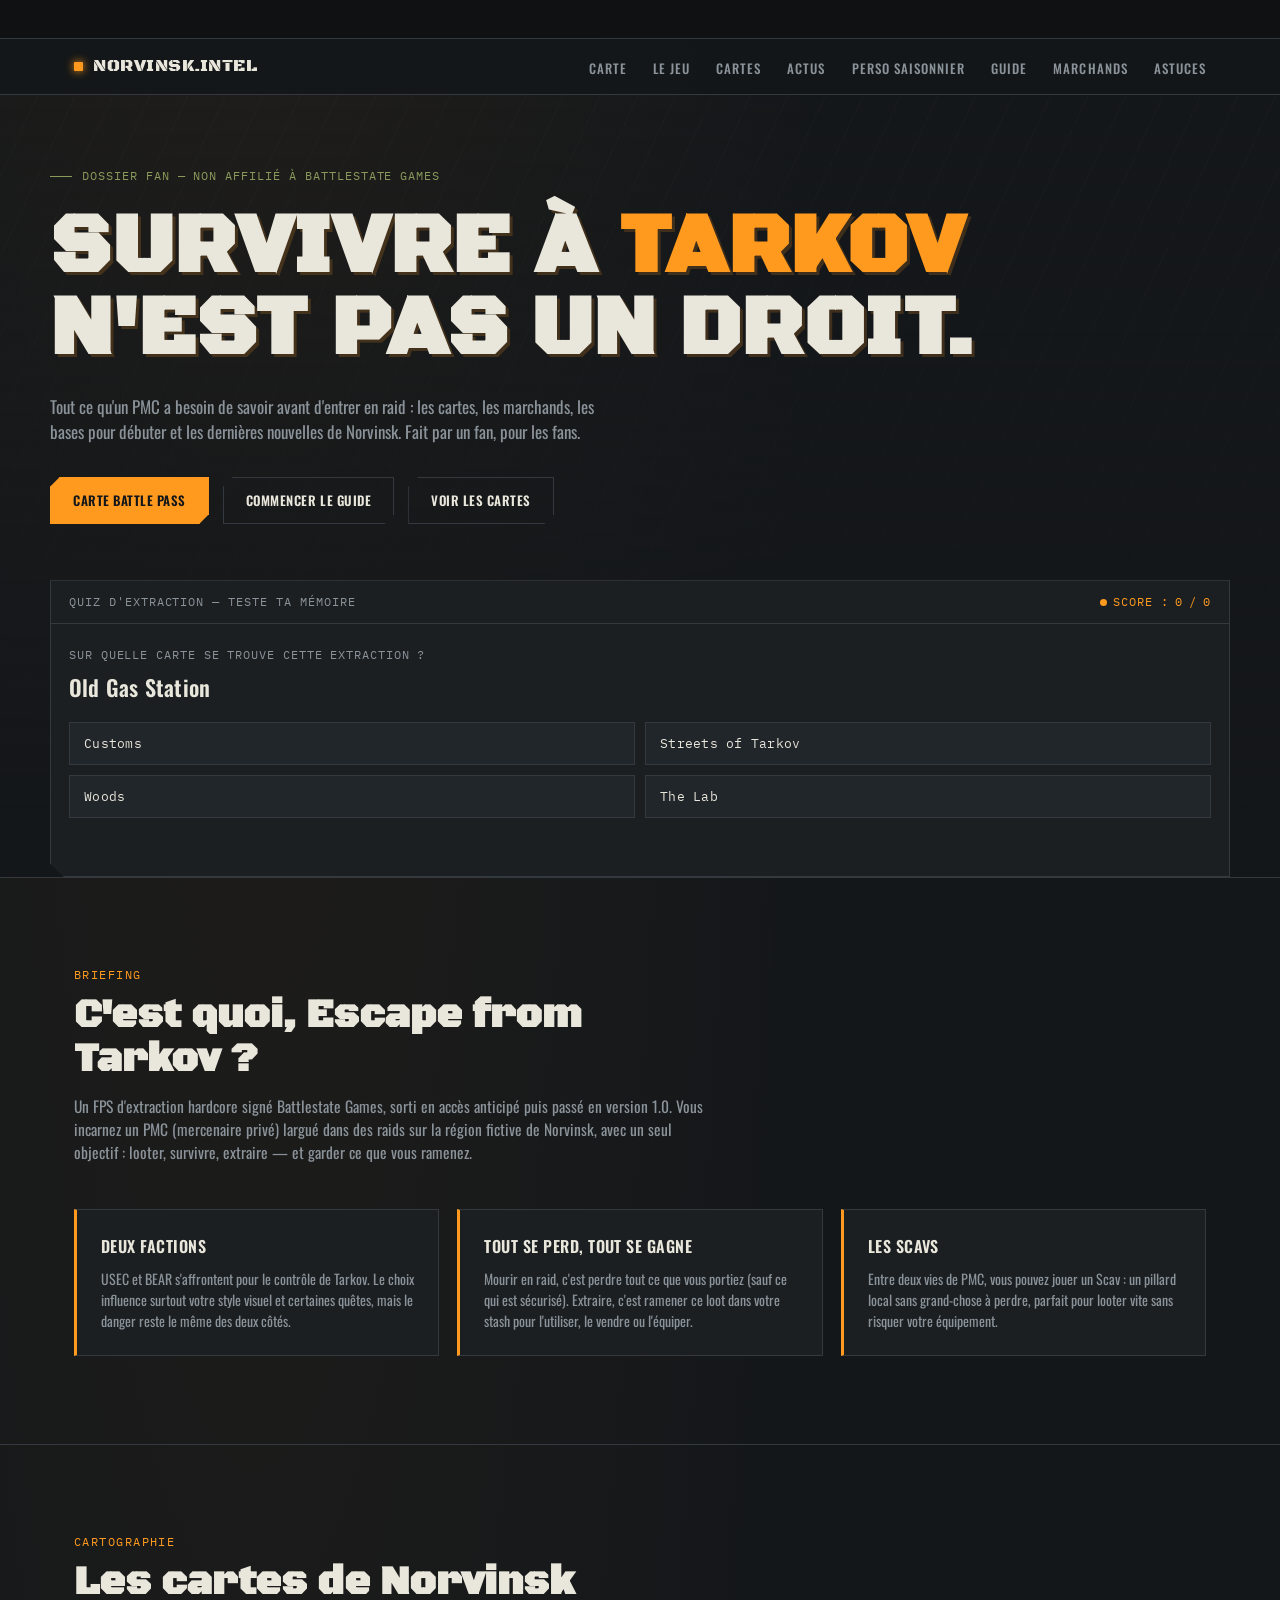
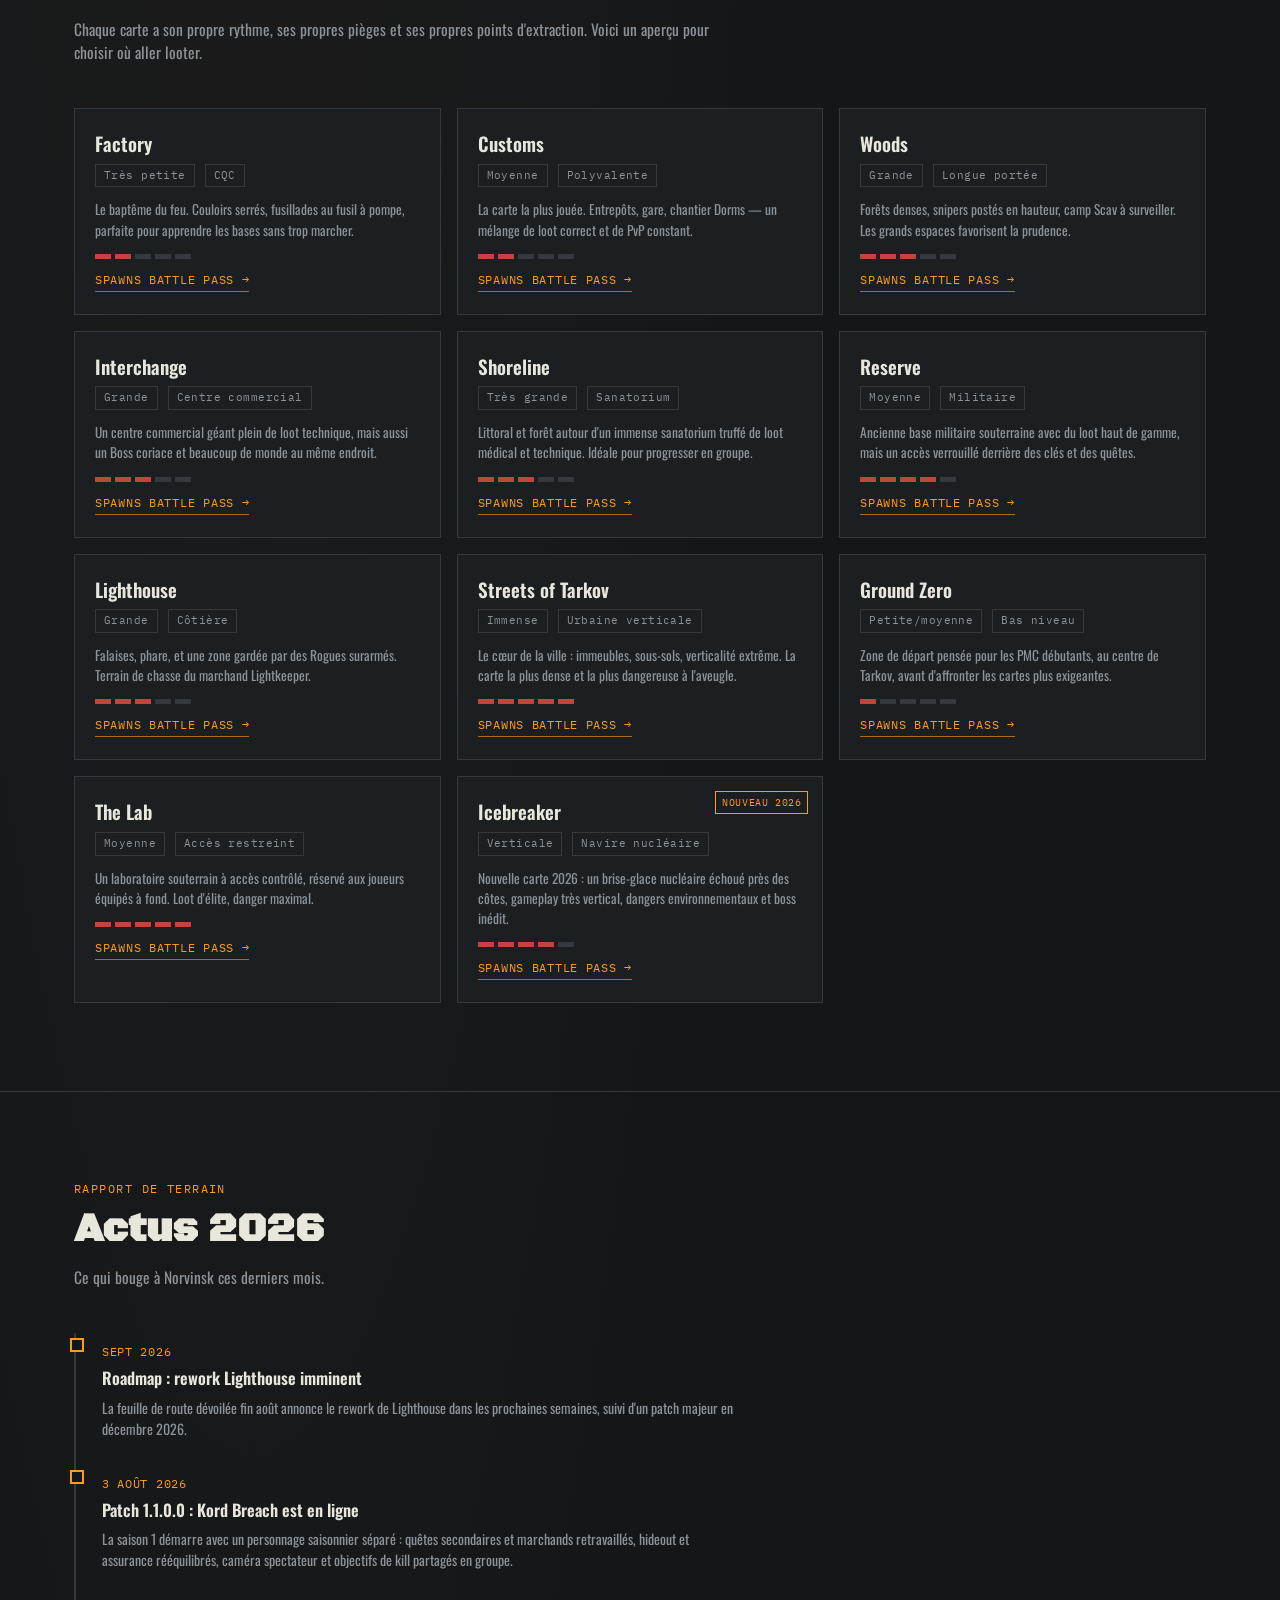
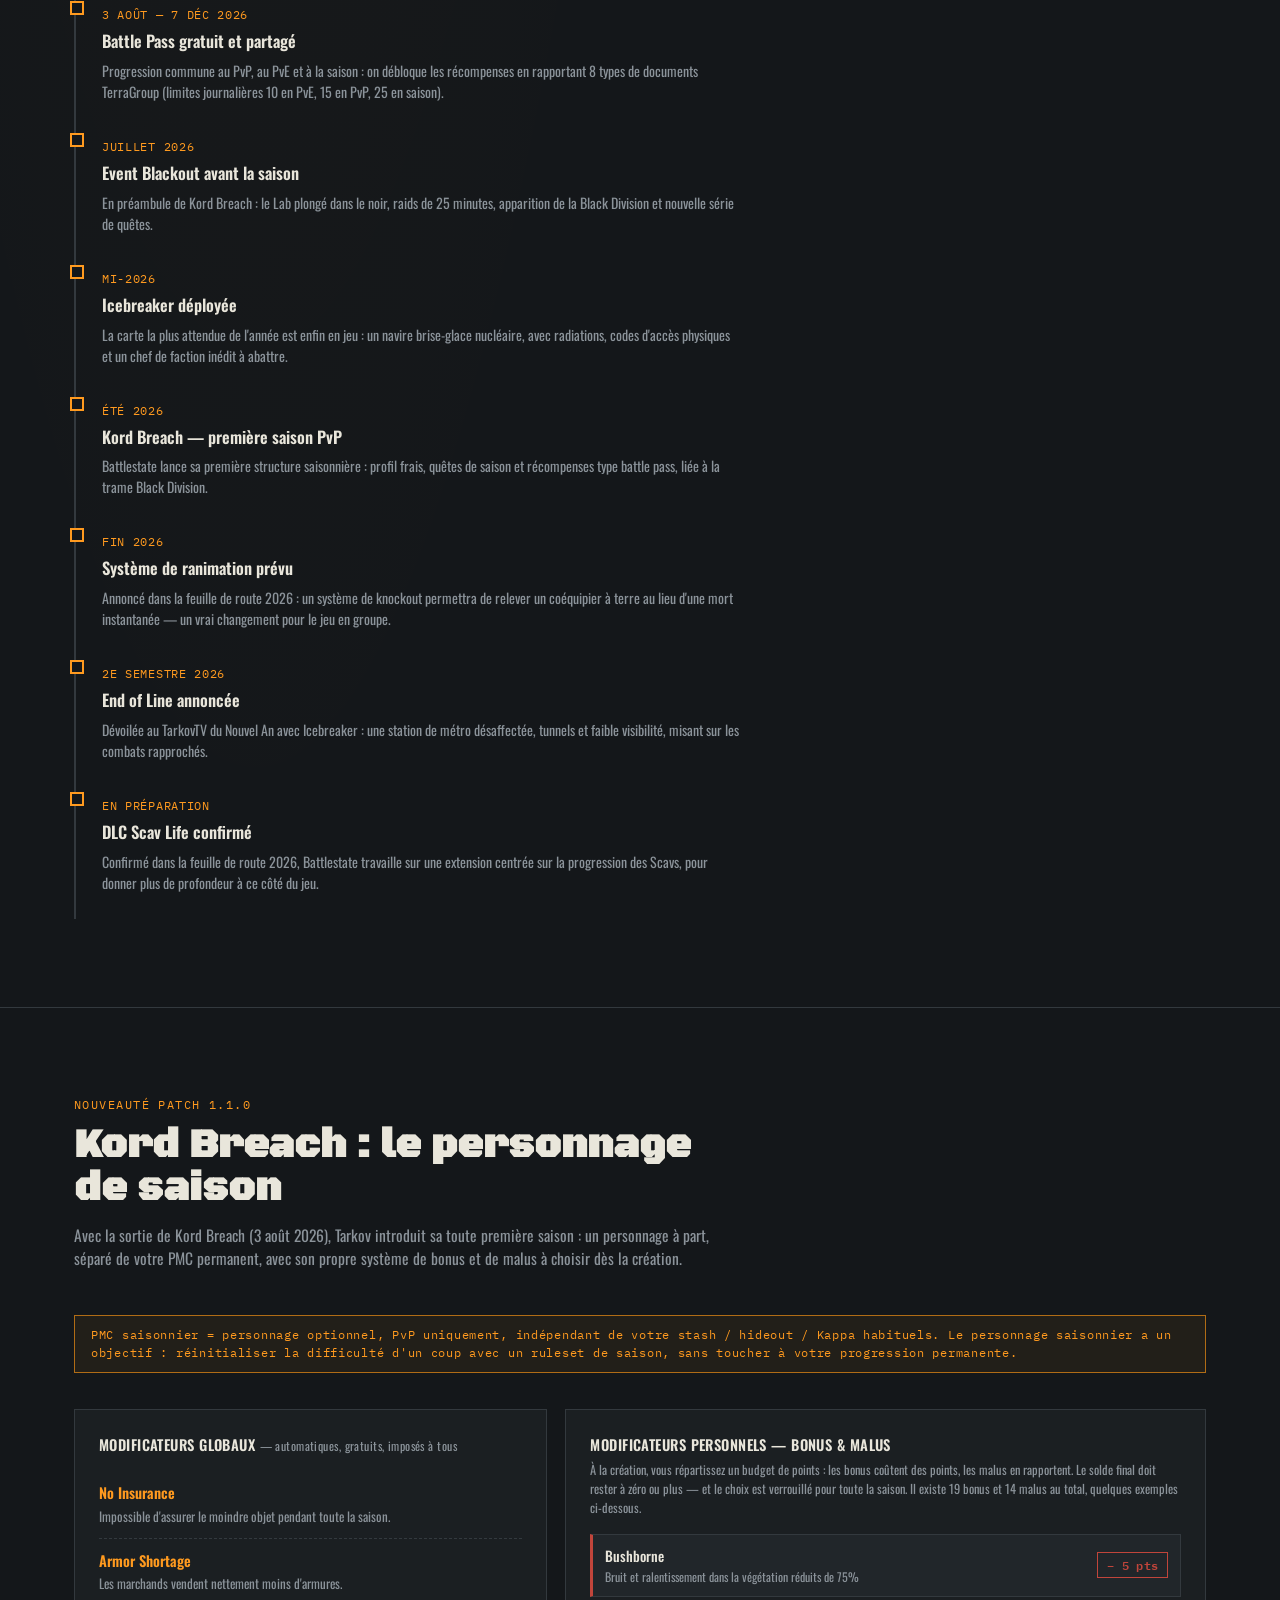
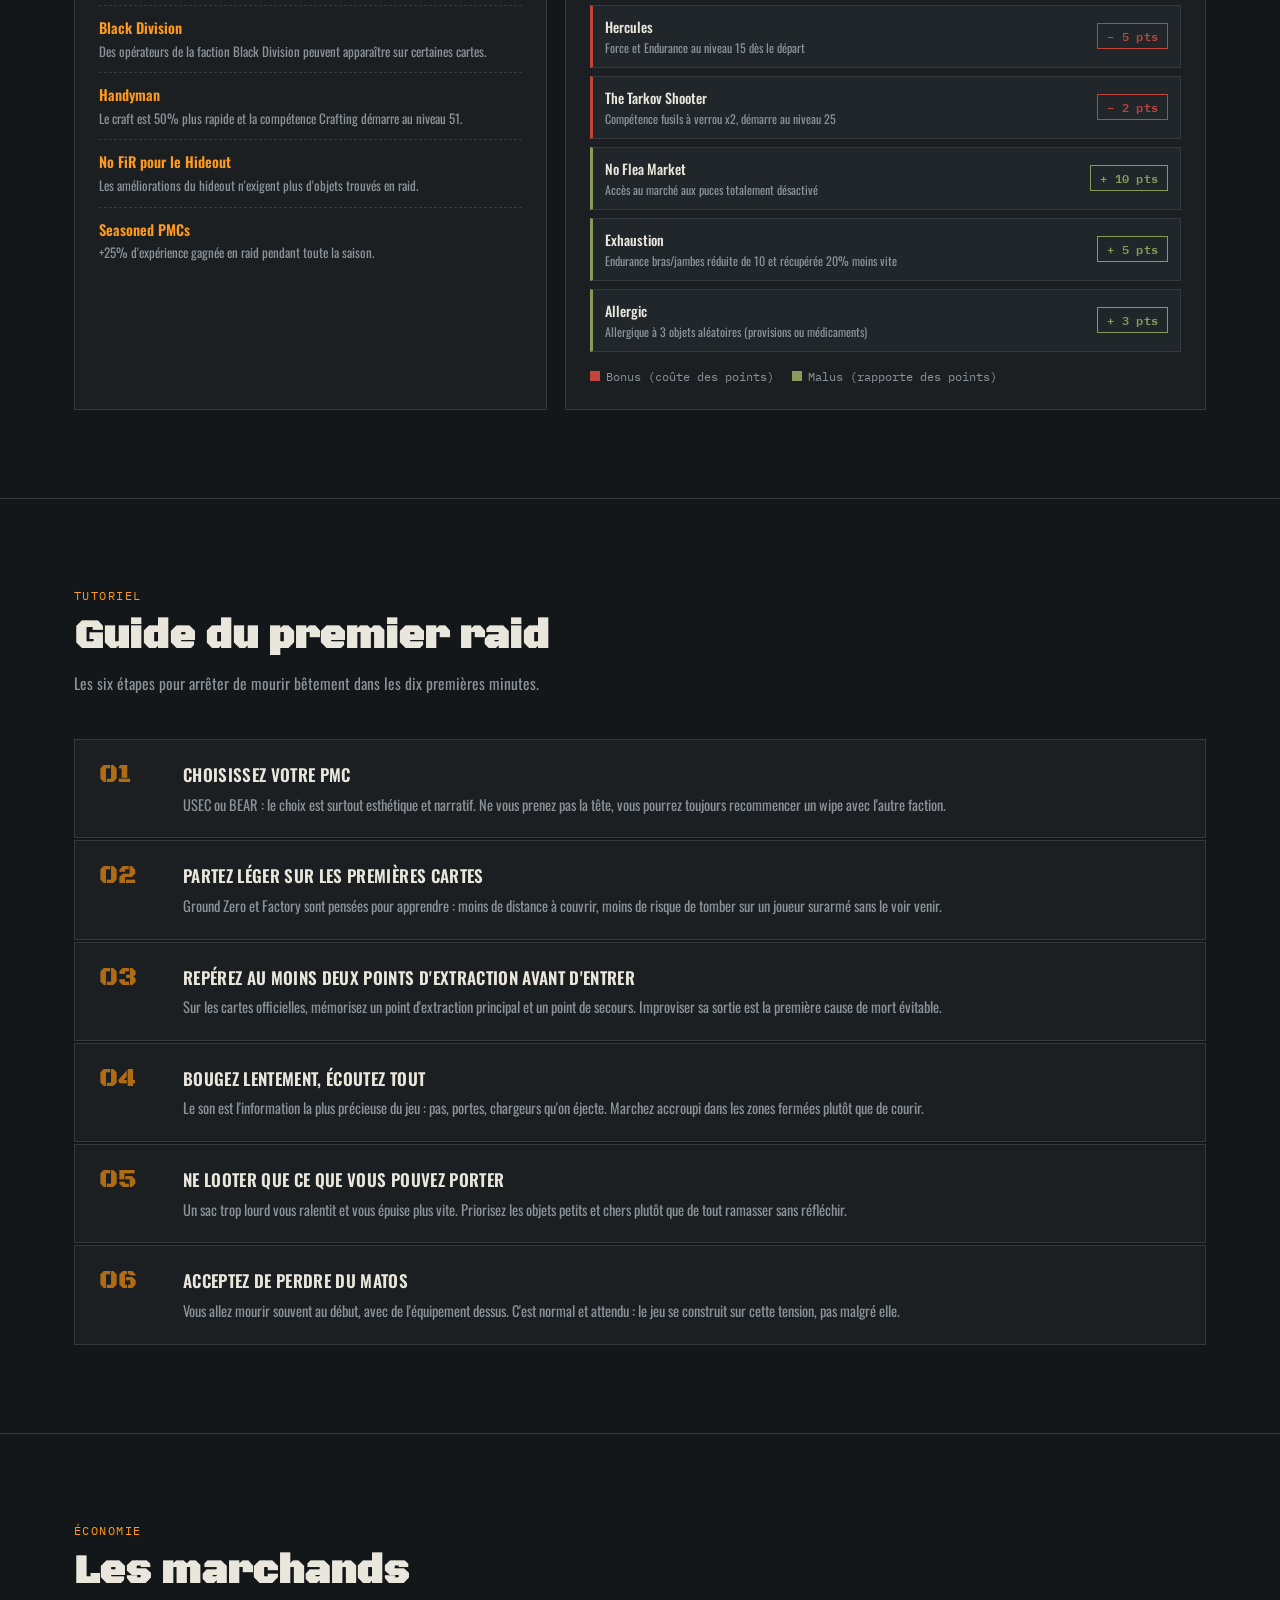
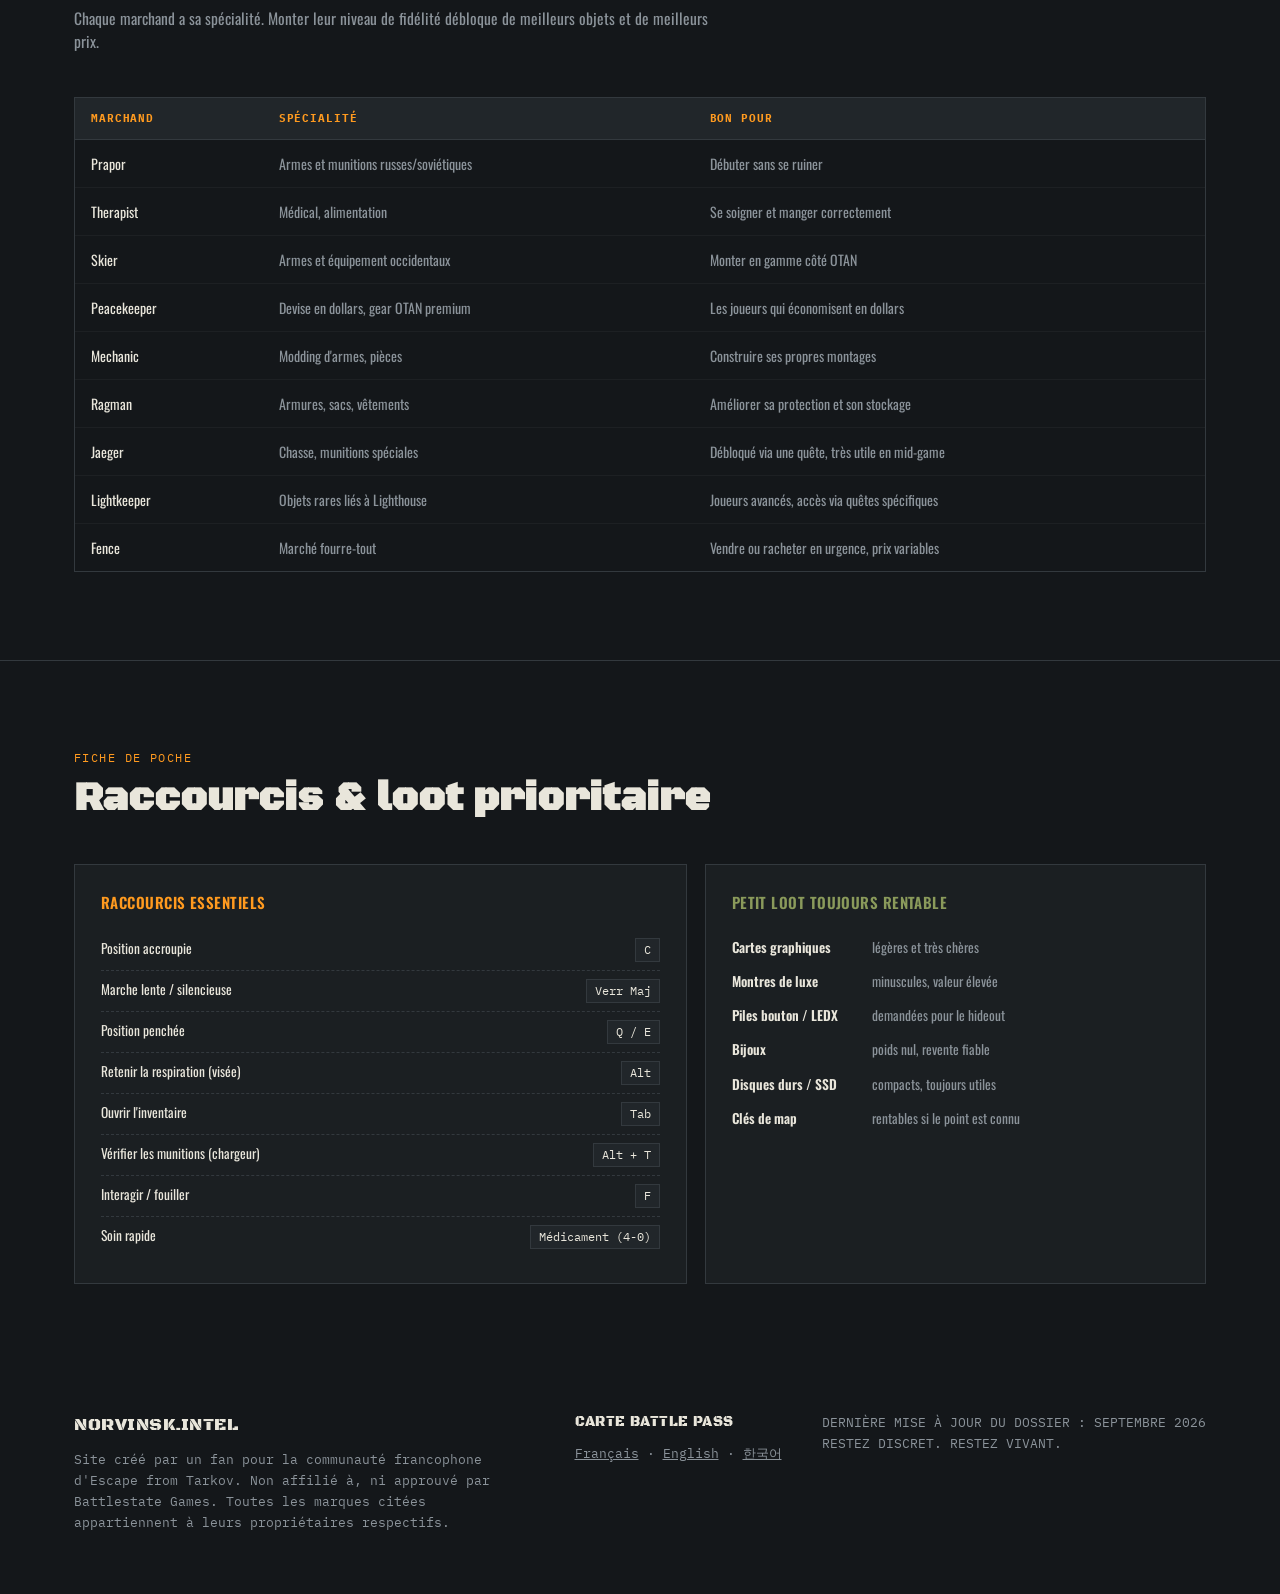
==== index.html @ 8b07fb42 "Audit infos : corrige quiz, touches et couts saison Quiz : Power Line -> Power Station, Lighthouse S" ====
<!DOCTYPE html>
<html lang="fr">
<head>
<meta charset="UTF-8">
<meta name="viewport" content="width=device-width, initial-scale=1.0">
<title>NORVINSK // Dossier du survivant — Fan site Escape from Tarkov</title>
<meta name="description" content="Fan site francophone Escape from Tarkov : guide débutant, cartes, marchands, actus 2026, saison Kord Breach et carte interactive des documents Battle Pass.">
<meta property="og:title" content="NORVINSK // Dossier du survivant — Fan site Tarkov">
<meta property="og:description" content="Guide, cartes, marchands et carte interactive Battle Pass pour Escape from Tarkov.">
<style>
@import url('https://fonts.googleapis.com/css2?family=Black+Ops+One&family=Oswald:wght@400;500;600;700&family=IBM+Plex+Mono:wght@400;500;600&display=swap');

:root{
  --bg: #14171a;
  --panel: #1b1f22;
  --panel-2: #21262a;
  --line: #33393e;
  --amber: #ff9a1f;
  --amber-dim: #b06c15;
  --olive: #8a9a5b;
  --bone: #e9e6db;
  --steel: #8b939a;
  --danger: #c1453b;
}

*{box-sizing:border-box; margin:0; padding:0;}

html{scroll-behavior:smooth;}

body{
  background:
    radial-gradient(ellipse at 20% -10%, rgba(255,154,31,0.05), transparent 40%),
    var(--bg);
  color:var(--bone);
  font-family:'Oswald', sans-serif;
  font-weight:400;
  line-height:1.5;
}

.mono{ font-family:'IBM Plex Mono', monospace; }
.stencil{ font-family:'Black Ops One', sans-serif; }

::selection{ background:var(--amber); color:#14171a; }

a{ color:inherit; }

.wrap{ max-width:1180px; margin:0 auto; padding:0 24px; }

/* ---------- top ticker ---------- */
.ticker-bar{
  background:#0f1113;
  border-bottom:1px solid var(--line);
  overflow:hidden;
  white-space:nowrap;
  padding:7px 0;
}
.ticker-track{
  display:inline-block;
  padding-left:100%;
  animation: ticker 32s linear infinite;
  font-family:'IBM Plex Mono', monospace;
  font-size:12px;
  letter-spacing:0.04em;
  color:var(--steel);
}
.ticker-track span{ color:var(--amber); margin:0 8px; }
@keyframes ticker{ 0%{transform:translateX(0);} 100%{transform:translateX(-100%);} }

/* ---------- nav ---------- */
header.site{
  position:sticky; top:0; z-index:50;
  background:rgba(20,23,26,0.92);
  backdrop-filter:blur(6px);
  border-bottom:1px solid var(--line);
}
nav{
  display:flex; align-items:center; justify-content:space-between;
  padding:14px 24px; max-width:1180px; margin:0 auto;
}
.brand{
  font-family:'Black Ops One', sans-serif;
  font-size:18px;
  letter-spacing:0.03em;
  display:flex; align-items:center; gap:10px;
}
.brand .dot{ width:9px; height:9px; background:var(--amber); border-radius:1px; box-shadow:0 0 8px var(--amber); }
.navlinks{ display:flex; gap:26px; list-style:none; }
.navlinks a{
  text-decoration:none; font-size:13px; letter-spacing:0.08em; text-transform:uppercase;
  color:var(--steel); font-weight:500; transition:color .15s;
  border-bottom:2px solid transparent; padding-bottom:3px;
}
.navlinks a:hover{ color:var(--amber); border-color:var(--amber); }
.navlinks{ display:none; }
@media(min-width:860px){ .navlinks{ display:flex; } }

/* ---------- hero ---------- */
.hero{
  position:relative;
  border-bottom:1px solid var(--line);
  background:
    linear-gradient(180deg, rgba(20,23,26,0) 0%, var(--bg) 92%),
    repeating-linear-gradient(115deg, rgba(255,255,255,0.015) 0px, rgba(255,255,255,0.015) 1px, transparent 1px, transparent 34px);
  padding:72px 24px 0;
  overflow:hidden;
}
.hero-inner{ max-width:1180px; margin:0 auto; }
.eyebrow-row{
  display:flex; align-items:center; gap:10px; margin-bottom:22px;
  font-family:'IBM Plex Mono', monospace; font-size:12px; color:var(--olive); letter-spacing:0.08em;
}
.eyebrow-row::before{ content:''; width:22px; height:1px; background:var(--olive); }
.hero h1{
  font-family:'Black Ops One', sans-serif;
  font-size:clamp(38px, 7vw, 84px);
  line-height:0.98;
  letter-spacing:0.01em;
  color:var(--bone);
  text-shadow: 3px 3px 0 rgba(255,154,31,0.18);
}
.hero h1 .accent{ color:var(--amber); }
.hero p.lead{
  max-width:560px; margin-top:22px; font-size:17px; color:var(--steel); font-weight:400;
}
.hero-ctas{ display:flex; gap:14px; margin-top:32px; flex-wrap:wrap; }
.btn{
  font-family:'Oswald', sans-serif; font-weight:600; letter-spacing:0.04em; text-transform:uppercase;
  font-size:13px; padding:13px 22px; text-decoration:none; display:inline-block;
  border:1px solid var(--amber); color:var(--bg); background:var(--amber);
  clip-path: polygon(10px 0, 100% 0, 100% calc(100% - 10px), calc(100% - 10px) 100%, 0 100%, 0 10px);
  transition:transform .12s, box-shadow .12s;
}
.btn:hover{ transform:translateY(-2px); box-shadow:0 6px 0 rgba(0,0,0,0.35); }
.btn.ghost{ background:transparent; color:var(--bone); border-color:var(--line); }
.btn.ghost:hover{ border-color:var(--amber); color:var(--amber); }

/* ---------- extraction quiz (signature element) ---------- */
.extract-board{
  margin-top:56px;
  border:1px solid var(--line);
  background:var(--panel);
  clip-path: polygon(0 0, 100% 0, 100% 100%, 14px 100%, 0 calc(100% - 14px));
}
.extract-head{
  display:flex; justify-content:space-between; align-items:center;
  padding:12px 18px; border-bottom:1px solid var(--line);
  font-family:'IBM Plex Mono', monospace; font-size:12px; letter-spacing:0.08em; color:var(--steel);
}
.extract-head .score{ color:var(--amber); display:flex; align-items:center; gap:6px; }
.extract-head .score::before{ content:''; width:7px; height:7px; border-radius:50%; background:var(--amber); }
.quiz-body{ padding:22px 18px 24px; }
.quiz-prompt{
  font-family:'IBM Plex Mono', monospace; font-size:11.5px; color:var(--steel); letter-spacing:0.08em;
  text-transform:uppercase; margin-bottom:8px;
}
.quiz-extract-name{
  font-family:'Oswald'; font-weight:600; font-size:22px; color:var(--bone); margin-bottom:18px;
  letter-spacing:0.01em;
}
.quiz-options{ display:grid; grid-template-columns:1fr 1fr; gap:10px; }
@media(max-width:420px){ .quiz-options{ grid-template-columns:1fr; } }
.quiz-opt{
  font-family:'IBM Plex Mono', monospace; font-size:13px; text-align:left;
  background:var(--panel-2); border:1px solid var(--line); color:var(--bone);
  padding:12px 14px; cursor:pointer; letter-spacing:0.02em; transition:border-color .12s, background .12s;
}
.quiz-opt:hover:not(:disabled){ border-color:var(--amber-dim); }
.quiz-opt:disabled{ cursor:default; }
.quiz-opt.correct{ border-color:var(--olive); background:rgba(138,154,91,0.15); color:var(--olive); }
.quiz-opt.wrong{ border-color:var(--danger); background:rgba(193,69,59,0.15); color:var(--danger); }
.quiz-footer{ display:flex; justify-content:space-between; align-items:center; margin-top:18px; }
.quiz-feedback{ font-family:'IBM Plex Mono'; font-size:12px; color:var(--steel); min-height:16px; }
.quiz-next{
  font-family:'Oswald'; font-weight:600; font-size:12.5px; letter-spacing:0.05em; text-transform:uppercase;
  background:transparent; border:1px solid var(--amber); color:var(--amber); padding:9px 16px; cursor:pointer;
  display:none;
}
.quiz-next:hover{ background:var(--amber); color:var(--bg); }

/* ---------- sections ---------- */
section{ padding:88px 0; border-bottom:1px solid var(--line); }
.sec-head{ margin-bottom:44px; max-width:640px; }
.sec-eyebrow{
  font-family:'IBM Plex Mono', monospace; font-size:12px; color:var(--amber); letter-spacing:0.12em;
  text-transform:uppercase; display:block; margin-bottom:10px;
}
.sec-head h2{
  font-family:'Black Ops One', sans-serif; font-size:clamp(26px,4vw,40px); line-height:1.08;
}
.sec-head p{ color:var(--steel); margin-top:14px; font-size:15.5px; }

/* intro grid */
.intro-grid{ display:grid; grid-template-columns:1fr; gap:18px; }
@media(min-width:760px){ .intro-grid{ grid-template-columns:repeat(3,1fr); } }
.intro-card{
  background:var(--panel); border:1px solid var(--line); padding:24px;
  border-left:3px solid var(--amber);
}
.intro-card h3{ font-family:'Oswald'; font-weight:600; font-size:16px; letter-spacing:0.03em; margin-bottom:10px; text-transform:uppercase; color:var(--bone); }
.intro-card p{ color:var(--steel); font-size:14px; }

/* maps */
.maps-grid{ display:grid; grid-template-columns:1fr; gap:16px; }
@media(min-width:640px){ .maps-grid{ grid-template-columns:repeat(2,1fr); } }
@media(min-width:1000px){ .maps-grid{ grid-template-columns:repeat(3,1fr); } }
.map-card{
  background:var(--panel); border:1px solid var(--line); padding:20px 20px 22px;
  position:relative; transition:border-color .15s, transform .15s;
}
.map-card:hover{ border-color:var(--amber-dim); transform:translateY(-3px); }
.map-card.new::after{
  content:'NOUVEAU 2026'; position:absolute; top:14px; right:14px;
  font-family:'IBM Plex Mono'; font-size:10px; color:var(--amber); border:1px solid var(--amber);
  padding:3px 6px; letter-spacing:0.06em;
}
.map-card h3{ font-family:'Oswald'; font-weight:600; font-size:19px; margin-bottom:6px; }
.map-meta{ display:flex; gap:10px; margin-bottom:12px; flex-wrap:wrap; }
.pill{
  font-family:'IBM Plex Mono'; font-size:10.5px; color:var(--steel);
  border:1px solid var(--line); padding:3px 8px; letter-spacing:0.04em;
}
.map-card p{ color:var(--steel); font-size:13.5px; }
.difficulty{ display:flex; gap:4px; margin-top:14px; }
.difficulty i{ width:16px; height:5px; background:var(--line); display:block; }
.difficulty i.on{ background:var(--danger); }
.map-link{
  display:inline-block; margin-top:12px;
  font-family:'IBM Plex Mono'; font-size:12px; letter-spacing:0.06em; text-transform:uppercase;
  color:var(--amber); text-decoration:none; border-bottom:1px solid var(--amber-dim); padding-bottom:2px;
}
.map-link:hover{ color:var(--bone); border-color:var(--bone); }

/* news log */
.log-list{ border-left:2px solid var(--line); }
.log-item{ position:relative; padding:4px 0 26px 26px; }
.log-item::before{
  content:''; position:absolute; left:-6px; top:5px; width:10px; height:10px;
  background:var(--bg); border:2px solid var(--amber);
}
.log-item .date{ font-family:'IBM Plex Mono'; font-size:11.5px; color:var(--amber); letter-spacing:0.06em; }
.log-item h4{ font-family:'Oswald'; font-weight:600; font-size:16.5px; margin:5px 0 6px; }
.log-item p{ color:var(--steel); font-size:14px; max-width:640px; }

/* guide steps */
.steps{ counter-reset:step; display:grid; gap:2px; }
.step{
  display:grid; grid-template-columns:64px 1fr; gap:20px;
  background:var(--panel); border:1px solid var(--line); padding:22px 24px;
}
.step .num{
  font-family:'Black Ops One'; font-size:26px; color:var(--amber-dim); line-height:1;
}
.step h4{ font-family:'Oswald'; font-weight:600; font-size:17px; margin-bottom:6px; text-transform:uppercase; letter-spacing:0.02em; }
.step p{ color:var(--steel); font-size:14.5px; }

/* traders table */
.table-wrap{ overflow-x:auto; border:1px solid var(--line); }
table{ width:100%; border-collapse:collapse; min-width:640px; }
th{
  font-family:'IBM Plex Mono'; font-size:11px; text-transform:uppercase; letter-spacing:0.08em;
  color:var(--amber); text-align:left; padding:12px 16px; background:var(--panel-2); border-bottom:1px solid var(--line);
}
td{ padding:13px 16px; font-size:14px; color:var(--bone); border-bottom:1px solid rgba(255,255,255,0.04); }
tr:last-child td{ border-bottom:none; }
td.spec{ color:var(--steel); }

/* two column: keybinds + loot */
.two-col{ display:grid; grid-template-columns:1fr; gap:18px; }
@media(min-width:800px){ .two-col{ grid-template-columns:1.1fr 0.9fr; } }
.kb-panel{ background:var(--panel); border:1px solid var(--line); padding:26px; }
.kb-panel h3{ font-family:'Oswald'; font-weight:600; margin-bottom:16px; text-transform:uppercase; font-size:15px; letter-spacing:0.03em; color:var(--amber); }
.kb-row{ display:flex; justify-content:space-between; padding:8px 0; border-bottom:1px dashed var(--line); font-size:13.5px; }
.kb-row:last-child{ border-bottom:none; }
.kb-row .key{ font-family:'IBM Plex Mono'; background:var(--panel-2); border:1px solid var(--line); padding:2px 8px; font-size:12px; color:var(--bone); }

.loot-panel{ background:var(--panel); border:1px solid var(--line); padding:26px; }
.loot-panel h3{ font-family:'Oswald'; font-weight:600; margin-bottom:16px; text-transform:uppercase; font-size:15px; letter-spacing:0.03em; color:var(--olive); }
.loot-item{ display:flex; gap:10px; align-items:baseline; padding:7px 0; font-size:13.5px; color:var(--steel); }
.loot-item b{ color:var(--bone); font-weight:600; min-width:130px; }

/* season character */
.season-banner{
  display:flex; align-items:center; gap:10px; margin-bottom:36px;
  font-family:'IBM Plex Mono'; font-size:12px; color:var(--amber); letter-spacing:0.06em;
  border:1px solid var(--amber-dim); padding:10px 16px; background:rgba(255,154,31,0.06);
}
.season-two-col{ display:grid; grid-template-columns:1fr; gap:18px; }
@media(min-width:820px){ .season-two-col{ grid-template-columns:0.85fr 1.15fr; } }
.global-panel{ background:var(--panel); border:1px solid var(--line); padding:24px; }
.global-panel h3{ font-family:'Oswald'; font-weight:600; text-transform:uppercase; font-size:14.5px; letter-spacing:0.03em; color:var(--bone); margin-bottom:16px; }
.global-panel h3 span{ color:var(--steel); font-weight:400; text-transform:none; font-size:12px; }
.global-row{ padding:11px 0; border-bottom:1px dashed var(--line); }
.global-row:last-child{ border-bottom:none; }
.global-row .g-name{ font-family:'Oswald'; font-weight:600; font-size:14.5px; color:var(--amber); }
.global-row p{ color:var(--steel); font-size:13px; margin-top:3px; }

.mods-panel{ background:var(--panel); border:1px solid var(--line); padding:24px; }
.mods-panel h3{ font-family:'Oswald'; font-weight:600; text-transform:uppercase; font-size:14.5px; letter-spacing:0.03em; color:var(--bone); margin-bottom:6px; }
.mods-panel .sub{ color:var(--steel); font-size:12.5px; margin-bottom:16px; }
.mods-list{ display:grid; gap:8px; }
.mod-row{
  display:flex; justify-content:space-between; align-items:center; gap:12px;
  padding:10px 12px; background:var(--panel-2); border:1px solid var(--line); border-left:3px solid var(--line);
}
.mod-row.pos{ border-left-color:var(--danger); }
.mod-row.neg{ border-left-color:var(--olive); }
.mod-row .m-name{ font-family:'Oswald'; font-weight:500; font-size:14px; color:var(--bone); }
.mod-row .m-desc{ color:var(--steel); font-size:12px; margin-top:2px; }
.mod-cost{
  font-family:'IBM Plex Mono'; font-size:12px; font-weight:600; white-space:nowrap; letter-spacing:0.02em;
  padding:3px 9px; border:1px solid; flex-shrink:0;
}
.mod-cost.pos{ color:var(--danger); border-color:var(--danger); }
.mod-cost.neg{ color:var(--olive); border-color:var(--olive); }
.mods-legend{ display:flex; gap:18px; margin-top:16px; font-family:'IBM Plex Mono'; font-size:11.5px; color:var(--steel); flex-wrap:wrap; }
.mods-legend span{ display:flex; align-items:center; gap:6px; }
.mods-legend i{ width:10px; height:10px; display:inline-block; }
.mods-legend i.pos{ background:var(--danger); }
.mods-legend i.neg{ background:var(--olive); }

/* footer */
footer{ padding:40px 0 60px; }
.footer-grid{ display:flex; flex-wrap:wrap; justify-content:space-between; gap:24px; align-items:flex-start; }
footer p{ color:var(--steel); font-size:12.5px; max-width:460px; font-family:'IBM Plex Mono'; line-height:1.7; }
footer .brand{ margin-bottom:10px; }

/* reduced motion */
@media (prefers-reduced-motion: reduce){
  .ticker-track{ animation:none; }
  .extract-head .live::before{ animation:none; }
}

/* focus visibility */
a:focus-visible, .btn:focus-visible{ outline:2px solid var(--amber); outline-offset:2px; }
</style>
</head>
<body>

<div class="ticker-bar">
  <div class="ticker-track mono">
    RAID BRIEFING <span>//</span> NORVINSK, REGION DE TARKOV <span>//</span> STATUT : CONFLIT ACTIF <span>//</span> PMC USEC/BEAR EN OPÉRATION <span>//</span> SITE NON OFFICIEL — FAN CONTENT <span>//</span> RESTEZ VIVANT <span>//</span>
  </div>
</div>

<header class="site">
  <nav>
    <div class="brand"><span class="dot"></span>NORVINSK.INTEL</div>
    <ul class="navlinks">
      <li><a href="./fr.html">Carte</a></li>
      <li><a href="#jeu">Le jeu</a></li>
      <li><a href="#maps">Cartes</a></li>
      <li><a href="#actus">Actus</a></li>
      <li><a href="#saison">Perso saisonnier</a></li>
      <li><a href="#guide">Guide</a></li>
      <li><a href="#traders">Marchands</a></li>
      <li><a href="#tips">Astuces</a></li>
    </ul>
  </nav>
</header>

<section class="hero">
  <div class="hero-inner">
    <div class="eyebrow-row">DOSSIER FAN — NON AFFILIÉ À BATTLESTATE GAMES</div>
    <h1>SURVIVRE À <span class="accent">TARKOV</span><br>N'EST PAS UN DROIT.</h1>
    <p class="lead">Tout ce qu'un PMC a besoin de savoir avant d'entrer en raid : les cartes, les marchands, les bases pour débuter et les dernières nouvelles de Norvinsk. Fait par un fan, pour les fans.</p>
    <div class="hero-ctas">
      <a href="./fr.html?map=factory" class="btn">Carte Battle Pass</a>
      <a href="#guide" class="btn ghost">Commencer le guide</a>
      <a href="#maps" class="btn ghost">Voir les cartes</a>
    </div>

    <div class="extract-board">
      <div class="extract-head">
        <span>QUIZ D'EXTRACTION — TESTE TA MÉMOIRE</span>
        <span class="score">SCORE : <span id="quizScore">0</span> / <span id="quizTotal">0</span></span>
      </div>
      <div class="quiz-body">
        <div class="quiz-prompt">Sur quelle carte se trouve cette extraction ?</div>
        <div class="quiz-extract-name" id="quizExtractName">—</div>
        <div class="quiz-options" id="quizOptions"></div>
        <div class="quiz-footer">
          <div class="quiz-feedback" id="quizFeedback"></div>
          <button class="quiz-next" id="quizNext">Suivant →</button>
        </div>
      </div>
    </div>
  </div>
</section>

<section id="jeu">
  <div class="wrap">
    <div class="sec-head">
      <span class="sec-eyebrow">Briefing</span>
      <h2>C'est quoi, Escape from Tarkov ?</h2>
      <p>Un FPS d'extraction hardcore signé Battlestate Games, sorti en accès anticipé puis passé en version 1.0. Vous incarnez un PMC (mercenaire privé) largué dans des raids sur la région fictive de Norvinsk, avec un seul objectif : looter, survivre, extraire — et garder ce que vous ramenez.</p>
    </div>
    <div class="intro-grid">
      <div class="intro-card">
        <h3>Deux factions</h3>
        <p>USEC et BEAR s'affrontent pour le contrôle de Tarkov. Le choix influence surtout votre style visuel et certaines quêtes, mais le danger reste le même des deux côtés.</p>
      </div>
      <div class="intro-card">
        <h3>Tout se perd, tout se gagne</h3>
        <p>Mourir en raid, c'est perdre tout ce que vous portiez (sauf ce qui est sécurisé). Extraire, c'est ramener ce loot dans votre stash pour l'utiliser, le vendre ou l'équiper.</p>
      </div>
      <div class="intro-card">
        <h3>Les Scavs</h3>
        <p>Entre deux vies de PMC, vous pouvez jouer un Scav : un pillard local sans grand-chose à perdre, parfait pour looter vite sans risquer votre équipement.</p>
      </div>
    </div>
  </div>
</section>

<section id="maps">
  <div class="wrap">
    <div class="sec-head">
      <span class="sec-eyebrow">Cartographie</span>
      <h2>Les cartes de Norvinsk</h2>
      <p>Chaque carte a son propre rythme, ses propres pièges et ses propres points d'extraction. Voici un aperçu pour choisir où aller looter.</p>
    </div>
    <div class="maps-grid">

      <div class="map-card">
        <h3>Factory</h3>
        <div class="map-meta"><span class="pill">Très petite</span><span class="pill">CQC</span></div>
        <p>Le baptême du feu. Couloirs serrés, fusillades au fusil à pompe, parfaite pour apprendre les bases sans trop marcher.</p>
        <div class="difficulty"><i class="on"></i><i class="on"></i><i></i><i></i><i></i></div>
        <a class="map-link" href="./fr.html?map=factory">Spawns Battle Pass →</a>
      </div>

      <div class="map-card">
        <h3>Customs</h3>
        <div class="map-meta"><span class="pill">Moyenne</span><span class="pill">Polyvalente</span></div>
        <p>La carte la plus jouée. Entrepôts, gare, chantier Dorms — un mélange de loot correct et de PvP constant.</p>
        <div class="difficulty"><i class="on"></i><i class="on"></i><i></i><i></i><i></i></div>
        <a class="map-link" href="./fr.html?map=customs">Spawns Battle Pass →</a>
      </div>

      <div class="map-card">
        <h3>Woods</h3>
        <div class="map-meta"><span class="pill">Grande</span><span class="pill">Longue portée</span></div>
        <p>Forêts denses, snipers postés en hauteur, camp Scav à surveiller. Les grands espaces favorisent la prudence.</p>
        <div class="difficulty"><i class="on"></i><i class="on"></i><i class="on"></i><i></i><i></i></div>
        <a class="map-link" href="./fr.html?map=woods">Spawns Battle Pass →</a>
      </div>

      <div class="map-card">
        <h3>Interchange</h3>
        <div class="map-meta"><span class="pill">Grande</span><span class="pill">Centre commercial</span></div>
        <p>Un centre commercial géant plein de loot technique, mais aussi un Boss coriace et beaucoup de monde au même endroit.</p>
        <div class="difficulty"><i class="on"></i><i class="on"></i><i class="on"></i><i></i><i></i></div>
        <a class="map-link" href="./fr.html?map=interchange">Spawns Battle Pass →</a>
      </div>

      <div class="map-card">
        <h3>Shoreline</h3>
        <div class="map-meta"><span class="pill">Très grande</span><span class="pill">Sanatorium</span></div>
        <p>Littoral et forêt autour d'un immense sanatorium truffé de loot médical et technique. Idéale pour progresser en groupe.</p>
        <div class="difficulty"><i class="on"></i><i class="on"></i><i class="on"></i><i></i><i></i></div>
        <a class="map-link" href="./fr.html?map=shoreline">Spawns Battle Pass →</a>
      </div>

      <div class="map-card">
        <h3>Reserve</h3>
        <div class="map-meta"><span class="pill">Moyenne</span><span class="pill">Militaire</span></div>
        <p>Ancienne base militaire souterraine avec du loot haut de gamme, mais un accès verrouillé derrière des clés et des quêtes.</p>
        <div class="difficulty"><i class="on"></i><i class="on"></i><i class="on"></i><i class="on"></i><i></i></div>
        <a class="map-link" href="./fr.html?map=reserve">Spawns Battle Pass →</a>
      </div>

      <div class="map-card">
        <h3>Lighthouse</h3>
        <div class="map-meta"><span class="pill">Grande</span><span class="pill">Côtière</span></div>
        <p>Falaises, phare, et une zone gardée par des Rogues surarmés. Terrain de chasse du marchand Lightkeeper.</p>
        <div class="difficulty"><i class="on"></i><i class="on"></i><i class="on"></i><i></i><i></i></div>
        <a class="map-link" href="./fr.html?map=lighthouse">Spawns Battle Pass →</a>
      </div>

      <div class="map-card">
        <h3>Streets of Tarkov</h3>
        <div class="map-meta"><span class="pill">Immense</span><span class="pill">Urbaine verticale</span></div>
        <p>Le cœur de la ville : immeubles, sous-sols, verticalité extrême. La carte la plus dense et la plus dangereuse à l'aveugle.</p>
        <div class="difficulty"><i class="on"></i><i class="on"></i><i class="on"></i><i class="on"></i><i class="on"></i></div>
        <a class="map-link" href="./fr.html?map=streets_of_tarkov">Spawns Battle Pass →</a>
      </div>

      <div class="map-card">
        <h3>Ground Zero</h3>
        <div class="map-meta"><span class="pill">Petite/moyenne</span><span class="pill">Bas niveau</span></div>
        <p>Zone de départ pensée pour les PMC débutants, au centre de Tarkov, avant d'affronter les cartes plus exigeantes.</p>
        <div class="difficulty"><i class="on"></i><i></i><i></i><i></i><i></i></div>
        <a class="map-link" href="./fr.html?map=ground_zero">Spawns Battle Pass →</a>
      </div>

      <div class="map-card">
        <h3>The Lab</h3>
        <div class="map-meta"><span class="pill">Moyenne</span><span class="pill">Accès restreint</span></div>
        <p>Un laboratoire souterrain à accès contrôlé, réservé aux joueurs équipés à fond. Loot d'élite, danger maximal.</p>
        <div class="difficulty"><i class="on"></i><i class="on"></i><i class="on"></i><i class="on"></i><i class="on"></i></div>
        <a class="map-link" href="./fr.html?map=lab">Spawns Battle Pass →</a>
      </div>

      <div class="map-card new">
        <h3>Icebreaker</h3>
        <div class="map-meta"><span class="pill">Verticale</span><span class="pill">Navire nucléaire</span></div>
        <p>Nouvelle carte 2026 : un brise-glace nucléaire échoué près des côtes, gameplay très vertical, dangers environnementaux et boss inédit.</p>
        <div class="difficulty"><i class="on"></i><i class="on"></i><i class="on"></i><i class="on"></i><i></i></div>
        <a class="map-link" href="./fr.html?map=icebreaker">Spawns Battle Pass →</a>
      </div>

    </div>
  </div>
</section>

<section id="actus">
  <div class="wrap">
    <div class="sec-head">
      <span class="sec-eyebrow">Rapport de terrain</span>
      <h2>Actus 2026</h2>
      <p>Ce qui bouge à Norvinsk ces derniers mois.</p>
    </div>
    <div class="log-list">
      <div class="log-item">
        <span class="date">SEPT 2026</span>
        <h4>Roadmap : rework Lighthouse imminent</h4>
        <p>La feuille de route dévoilée fin août annonce le rework de Lighthouse dans les prochaines semaines, suivi d'un patch majeur en décembre 2026.</p>
      </div>
      <div class="log-item">
        <span class="date">3 AOÛT 2026</span>
        <h4>Patch 1.1.0.0 : Kord Breach est en ligne</h4>
        <p>La saison 1 démarre avec un personnage saisonnier séparé : quêtes secondaires et marchands retravaillés, hideout et assurance rééquilibrés, caméra spectateur et objectifs de kill partagés en groupe.</p>
      </div>
      <div class="log-item">
        <span class="date">3 AOÛT — 7 DÉC 2026</span>
        <h4>Battle Pass gratuit et partagé</h4>
        <p>Progression commune au PvP, au PvE et à la saison : on débloque les récompenses en rapportant 8 types de documents TerraGroup (limites journalières 10 en PvE, 15 en PvP, 25 en saison).</p>
      </div>
      <div class="log-item">
        <span class="date">JUILLET 2026</span>
        <h4>Event Blackout avant la saison</h4>
        <p>En préambule de Kord Breach : le Lab plongé dans le noir, raids de 25 minutes, apparition de la Black Division et nouvelle série de quêtes.</p>
      </div>
      <div class="log-item">
        <span class="date">MI-2026</span>
        <h4>Icebreaker déployée</h4>
        <p>La carte la plus attendue de l'année est enfin en jeu : un navire brise-glace nucléaire, avec radiations, codes d'accès physiques et un chef de faction inédit à abattre.</p>
      </div>
      <div class="log-item">
        <span class="date">ÉTÉ 2026</span>
        <h4>Kord Breach — première saison PvP</h4>
        <p>Battlestate lance sa première structure saisonnière : profil frais, quêtes de saison et récompenses type battle pass, liée à la trame Black Division.</p>
      </div>
      <div class="log-item">
        <span class="date">FIN 2026</span>
        <h4>Système de ranimation prévu</h4>
        <p>Annoncé dans la feuille de route 2026 : un système de knockout permettra de relever un coéquipier à terre au lieu d'une mort instantanée — un vrai changement pour le jeu en groupe.</p>
      </div>
      <div class="log-item">
        <span class="date">2E SEMESTRE 2026</span>
        <h4>End of Line annoncée</h4>
        <p>Dévoilée au TarkovTV du Nouvel An avec Icebreaker : une station de métro désaffectée, tunnels et faible visibilité, misant sur les combats rapprochés.</p>
      </div>
      <div class="log-item">
        <span class="date">EN PRÉPARATION</span>
        <h4>DLC Scav Life confirmé</h4>
        <p>Confirmé dans la feuille de route 2026, Battlestate travaille sur une extension centrée sur la progression des Scavs, pour donner plus de profondeur à ce côté du jeu.</p>
      </div>
    </div>
  </div>
</section>

<section id="saison">
  <div class="wrap">
    <div class="sec-head">
      <span class="sec-eyebrow">Nouveauté patch 1.1.0</span>
      <h2>Kord Breach : le personnage de saison</h2>
      <p>Avec la sortie de Kord Breach (3 août 2026), Tarkov introduit sa toute première saison : un personnage à part, séparé de votre PMC permanent, avec son propre système de bonus et de malus à choisir dès la création.</p>
    </div>

    <div class="season-banner">
      PMC saisonnier = personnage optionnel, PvP uniquement, indépendant de votre stash / hideout / Kappa habituels. Le personnage saisonnier a un objectif : réinitialiser la difficulté d'un coup avec un ruleset de saison, sans toucher à votre progression permanente.
    </div>

    <div class="season-two-col">
      <div class="global-panel">
        <h3>Modificateurs globaux <span>— automatiques, gratuits, imposés à tous</span></h3>
        <div class="global-row">
          <div class="g-name">No Insurance</div>
          <p>Impossible d'assurer le moindre objet pendant toute la saison.</p>
        </div>
        <div class="global-row">
          <div class="g-name">Armor Shortage</div>
          <p>Les marchands vendent nettement moins d'armures.</p>
        </div>
        <div class="global-row">
          <div class="g-name">Black Division</div>
          <p>Des opérateurs de la faction Black Division peuvent apparaître sur certaines cartes.</p>
        </div>
        <div class="global-row">
          <div class="g-name">Handyman</div>
          <p>Le craft est 50% plus rapide et la compétence Crafting démarre au niveau 51.</p>
        </div>
        <div class="global-row">
          <div class="g-name">No FiR pour le Hideout</div>
          <p>Les améliorations du hideout n'exigent plus d'objets trouvés en raid.</p>
        </div>
        <div class="global-row">
          <div class="g-name">Seasoned PMCs</div>
          <p>+25% d'expérience gagnée en raid pendant toute la saison.</p>
        </div>
      </div>

      <div class="mods-panel">
        <h3>Modificateurs personnels — bonus &amp; malus</h3>
        <div class="sub">À la création, vous répartissez un budget de points : les bonus coûtent des points, les malus en rapportent. Le solde final doit rester à zéro ou plus — et le choix est verrouillé pour toute la saison. Il existe 19 bonus et 14 malus au total, quelques exemples ci-dessous.</div>
        <div class="mods-list">
          <div class="mod-row pos">
            <div><div class="m-name">Bushborne</div><div class="m-desc">Bruit et ralentissement dans la végétation réduits de 75%</div></div>
            <div class="mod-cost pos">− 5 pts</div>
          </div>
          <div class="mod-row pos">
            <div><div class="m-name">Hercules</div><div class="m-desc">Force et Endurance au niveau 15 dès le départ</div></div>
            <div class="mod-cost pos">− 5 pts</div>
          </div>
          <div class="mod-row pos">
            <div><div class="m-name">The Tarkov Shooter</div><div class="m-desc">Compétence fusils à verrou x2, démarre au niveau 25</div></div>
            <div class="mod-cost pos">− 2 pts</div>
          </div>
          <div class="mod-row neg">
            <div><div class="m-name">No Flea Market</div><div class="m-desc">Accès au marché aux puces totalement désactivé</div></div>
            <div class="mod-cost neg">+ 10 pts</div>
          </div>
          <div class="mod-row neg">
            <div><div class="m-name">Exhaustion</div><div class="m-desc">Endurance bras/jambes réduite de 10 et récupérée 20% moins vite</div></div>
            <div class="mod-cost neg">+ 5 pts</div>
          </div>
          <div class="mod-row neg">
            <div><div class="m-name">Allergic</div><div class="m-desc">Allergique à 3 objets aléatoires (provisions ou médicaments)</div></div>
            <div class="mod-cost neg">+ 3 pts</div>
          </div>
        </div>
        <div class="mods-legend">
          <span><i class="pos"></i>Bonus (coûte des points)</span>
          <span><i class="neg"></i>Malus (rapporte des points)</span>
        </div>
      </div>
    </div>
  </div>
</section>

<section id="guide">
  <div class="wrap">
    <div class="sec-head">
      <span class="sec-eyebrow">Tutoriel</span>
      <h2>Guide du premier raid</h2>
      <p>Les six étapes pour arrêter de mourir bêtement dans les dix premières minutes.</p>
    </div>
    <div class="steps">
      <div class="step">
        <div class="num">01</div>
        <div>
          <h4>Choisissez votre PMC</h4>
          <p>USEC ou BEAR : le choix est surtout esthétique et narratif. Ne vous prenez pas la tête, vous pourrez toujours recommencer un wipe avec l'autre faction.</p>
        </div>
      </div>
      <div class="step">
        <div class="num">02</div>
        <div>
          <h4>Partez léger sur les premières cartes</h4>
          <p>Ground Zero et Factory sont pensées pour apprendre : moins de distance à couvrir, moins de risque de tomber sur un joueur surarmé sans le voir venir.</p>
        </div>
      </div>
      <div class="step">
        <div class="num">03</div>
        <div>
          <h4>Repérez au moins deux points d'extraction avant d'entrer</h4>
          <p>Sur les cartes officielles, mémorisez un point d'extraction principal et un point de secours. Improviser sa sortie est la première cause de mort évitable.</p>
        </div>
      </div>
      <div class="step">
        <div class="num">04</div>
        <div>
          <h4>Bougez lentement, écoutez tout</h4>
          <p>Le son est l'information la plus précieuse du jeu : pas, portes, chargeurs qu'on éjecte. Marchez accroupi dans les zones fermées plutôt que de courir.</p>
        </div>
      </div>
      <div class="step">
        <div class="num">05</div>
        <div>
          <h4>Ne looter que ce que vous pouvez porter</h4>
          <p>Un sac trop lourd vous ralentit et vous épuise plus vite. Priorisez les objets petits et chers plutôt que de tout ramasser sans réfléchir.</p>
        </div>
      </div>
      <div class="step">
        <div class="num">06</div>
        <div>
          <h4>Acceptez de perdre du matos</h4>
          <p>Vous allez mourir souvent au début, avec de l'équipement dessus. C'est normal et attendu : le jeu se construit sur cette tension, pas malgré elle.</p>
        </div>
      </div>
    </div>
  </div>
</section>

<section id="traders">
  <div class="wrap">
    <div class="sec-head">
      <span class="sec-eyebrow">Économie</span>
      <h2>Les marchands</h2>
      <p>Chaque marchand a sa spécialité. Monter leur niveau de fidélité débloque de meilleurs objets et de meilleurs prix.</p>
    </div>
    <div class="table-wrap">
      <table>
        <thead>
          <tr><th>Marchand</th><th>Spécialité</th><th>Bon pour</th></tr>
        </thead>
        <tbody>
          <tr><td>Prapor</td><td class="spec">Armes et munitions russes/soviétiques</td><td class="spec">Débuter sans se ruiner</td></tr>
          <tr><td>Therapist</td><td class="spec">Médical, alimentation</td><td class="spec">Se soigner et manger correctement</td></tr>
          <tr><td>Skier</td><td class="spec">Armes et équipement occidentaux</td><td class="spec">Monter en gamme côté OTAN</td></tr>
          <tr><td>Peacekeeper</td><td class="spec">Devise en dollars, gear OTAN premium</td><td class="spec">Les joueurs qui économisent en dollars</td></tr>
          <tr><td>Mechanic</td><td class="spec">Modding d'armes, pièces</td><td class="spec">Construire ses propres montages</td></tr>
          <tr><td>Ragman</td><td class="spec">Armures, sacs, vêtements</td><td class="spec">Améliorer sa protection et son stockage</td></tr>
          <tr><td>Jaeger</td><td class="spec">Chasse, munitions spéciales</td><td class="spec">Débloqué via une quête, très utile en mid-game</td></tr>
          <tr><td>Lightkeeper</td><td class="spec">Objets rares liés à Lighthouse</td><td class="spec">Joueurs avancés, accès via quêtes spécifiques</td></tr>
          <tr><td>Fence</td><td class="spec">Marché fourre-tout</td><td class="spec">Vendre ou racheter en urgence, prix variables</td></tr>
        </tbody>
      </table>
    </div>
  </div>
</section>

<section id="tips" style="border-bottom:none;">
  <div class="wrap">
    <div class="sec-head">
      <span class="sec-eyebrow">Fiche de poche</span>
      <h2>Raccourcis &amp; loot prioritaire</h2>
    </div>
    <div class="two-col">
      <div class="kb-panel">
        <h3>Raccourcis essentiels</h3>
        <div class="kb-row"><span>Position accroupie</span><span class="key">C</span></div>
        <div class="kb-row"><span>Marche lente / silencieuse</span><span class="key">Verr Maj</span></div>
        <div class="kb-row"><span>Position penchée</span><span class="key">Q / E</span></div>
        <div class="kb-row"><span>Retenir la respiration (visée)</span><span class="key">Alt</span></div>
        <div class="kb-row"><span>Ouvrir l'inventaire</span><span class="key">Tab</span></div>
        <div class="kb-row"><span>Vérifier les munitions (chargeur)</span><span class="key">Alt + T</span></div>
        <div class="kb-row"><span>Interagir / fouiller</span><span class="key">F</span></div>
        <div class="kb-row"><span>Soin rapide</span><span class="key">Médicament (4-0)</span></div>
      </div>
      <div class="loot-panel">
        <h3>Petit loot toujours rentable</h3>
        <div class="loot-item"><b>Cartes graphiques</b> légères et très chères</div>
        <div class="loot-item"><b>Montres de luxe</b> minuscules, valeur élevée</div>
        <div class="loot-item"><b>Piles bouton / LEDX</b> demandées pour le hideout</div>
        <div class="loot-item"><b>Bijoux</b> poids nul, revente fiable</div>
        <div class="loot-item"><b>Disques durs / SSD</b> compacts, toujours utiles</div>
        <div class="loot-item"><b>Clés de map</b> rentables si le point est connu</div>
      </div>
    </div>
  </div>
</section>

<footer>
  <div class="wrap footer-grid">
    <div>
      <div class="brand stencil">NORVINSK.INTEL</div>
      <p>Site créé par un fan pour la communauté francophone d'Escape from Tarkov. Non affilié à, ni approuvé par Battlestate Games. Toutes les marques citées appartiennent à leurs propriétaires respectifs.</p>
    </div>
    <div>
      <div class="brand stencil" style="font-size:14px;">CARTE BATTLE PASS</div>
      <p><a href="./fr.html?map=factory">Français</a> · <a href="./en.html?map=factory">English</a> · <a href="./ko.html?map=factory">한국어</a></p>
    </div>
    <p>DERNIÈRE MISE À JOUR DU DOSSIER : SEPTEMBRE 2026<br>RESTEZ DISCRET. RESTEZ VIVANT.</p>
  </div>
</footer>

<script>
  // Extractions bien établies, par carte (base d'un fan, à vérifier en jeu en cas de doute)
  const quizData = [
    { extract: "Trailer Park", map: "Customs" },
    { extract: "Crossroads", map: "Customs" },
    { extract: "Old Gas Station", map: "Customs" },
    { extract: "Outskirts", map: "Woods" },
    { extract: "RUAF Roadblock", map: "Woods" },
    { extract: "Scav House", map: "Woods" },
    { extract: "Gate 3", map: "Factory" },
    { extract: "Cellars", map: "Factory" },
    { extract: "Tunnel", map: "Shoreline" },
    { extract: "Railway", map: "Interchange" },
    { extract: "Power Station", map: "Interchange" },
    { extract: "Armored Train", map: "Lighthouse" },
  ];

  const allMaps = ["Customs","Woods","Factory","Shoreline","Interchange","Reserve","Lighthouse","Streets of Tarkov","The Lab"];

  let pool = [];
  let score = 0;
  let total = 0;
  let locked = false;

  const nameEl = document.getElementById('quizExtractName');
  const optionsEl = document.getElementById('quizOptions');
  const feedbackEl = document.getElementById('quizFeedback');
  const nextBtn = document.getElementById('quizNext');
  const scoreEl = document.getElementById('quizScore');
  const totalEl = document.getElementById('quizTotal');

  function refillPool(){
    pool = [...quizData].sort(() => Math.random() - 0.5);
  }

  function shuffle(arr){
    return [...arr].sort(() => Math.random() - 0.5);
  }

  function nextQuestion(){
    locked = false;
    nextBtn.style.display = 'none';
    feedbackEl.textContent = '';

    if (pool.length === 0) refillPool();
    const q = pool.pop();

    nameEl.textContent = q.extract;

    const distractors = shuffle(allMaps.filter(m => m !== q.map)).slice(0,3);
    const options = shuffle([q.map, ...distractors]);

    optionsEl.innerHTML = '';
    options.forEach(opt => {
      const btn = document.createElement('button');
      btn.className = 'quiz-opt';
      btn.textContent = opt;
      btn.addEventListener('click', () => handleAnswer(btn, opt, q.map));
      optionsEl.appendChild(btn);
    });
  }

  function handleAnswer(btn, chosen, correct){
    if (locked) return;
    locked = true;
    total++;
    totalEl.textContent = total;

    const allBtns = optionsEl.querySelectorAll('.quiz-opt');
    allBtns.forEach(b => {
      b.disabled = true;
      if (b.textContent === correct) b.classList.add('correct');
    });

    if (chosen === correct){
      score++;
      scoreEl.textContent = score;
      feedbackEl.textContent = 'Correct — bon PMC.';
    } else {
      btn.classList.add('wrong');
      feedbackEl.textContent = `Raté — c'était ${correct}.`;
    }

    nextBtn.style.display = 'inline-block';
  }

  nextBtn.addEventListener('click', nextQuestion);
  nextQuestion();
</script>

</body>
</html>
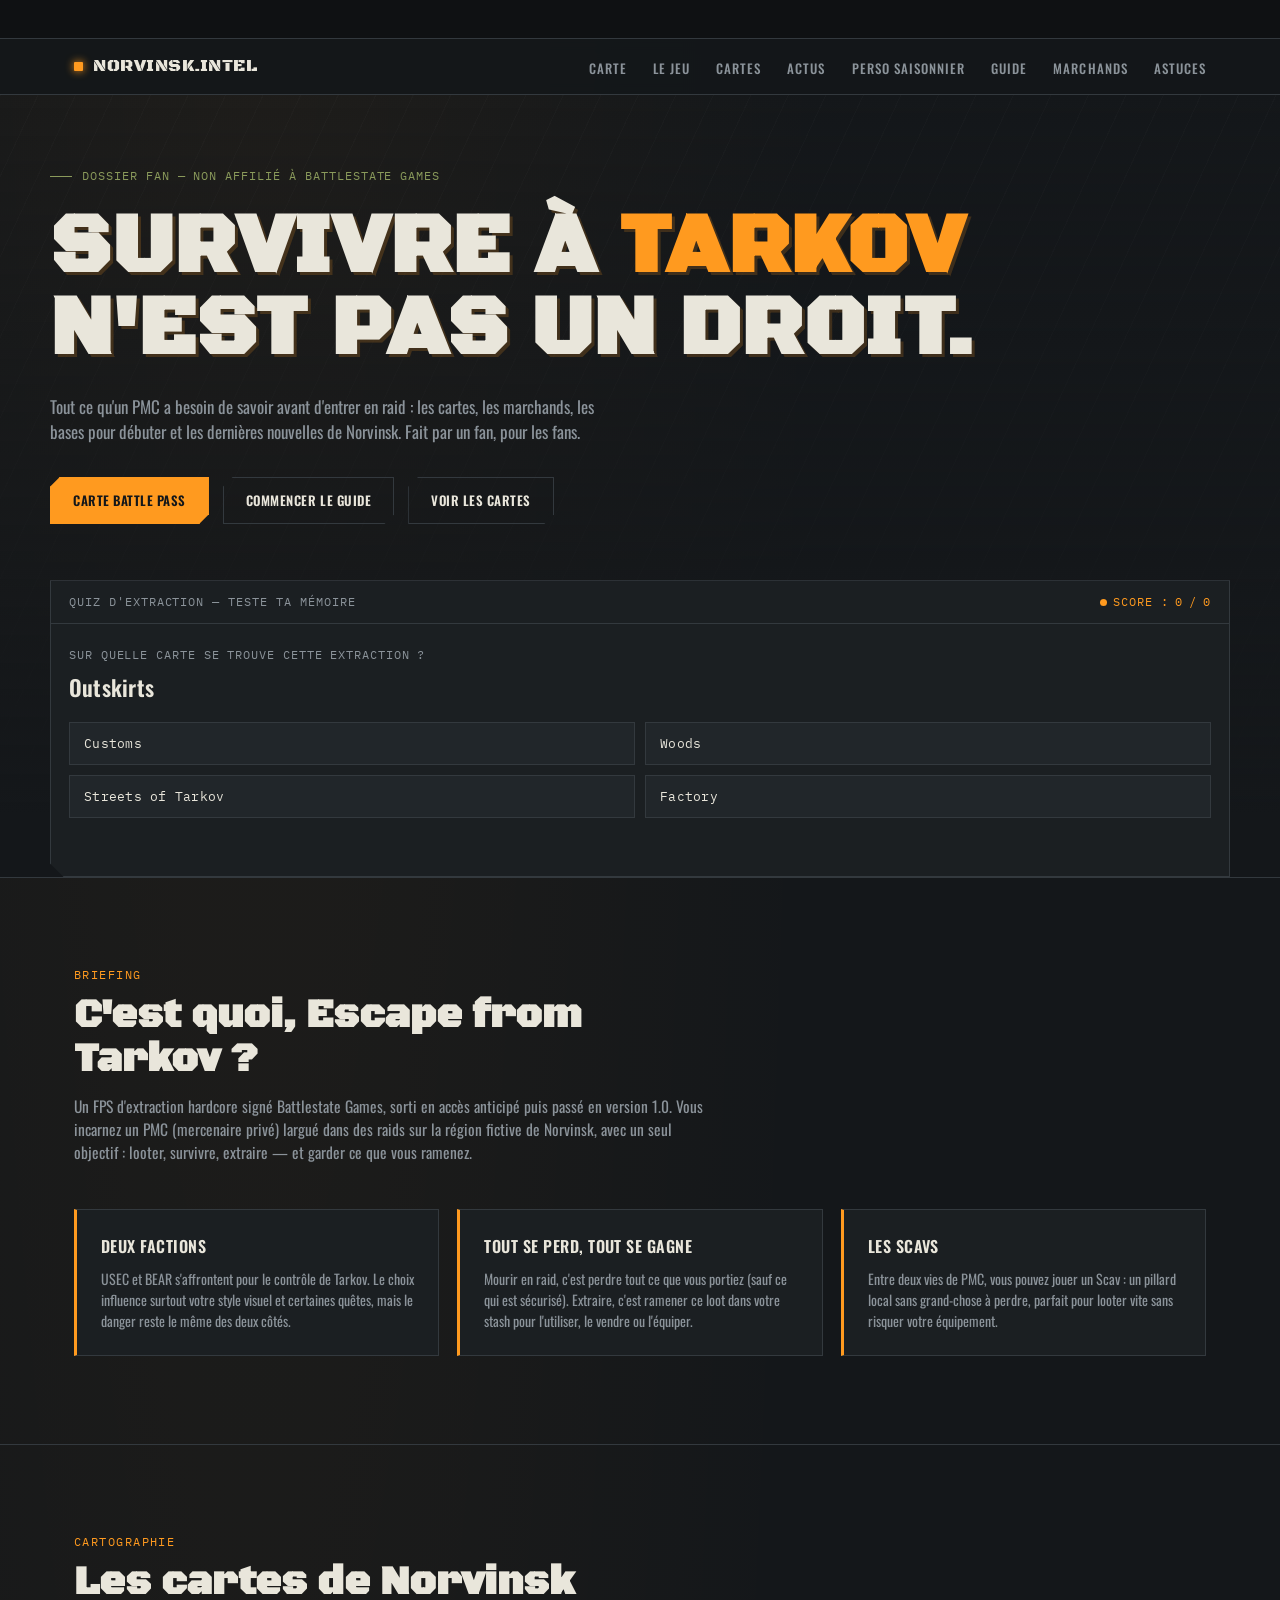
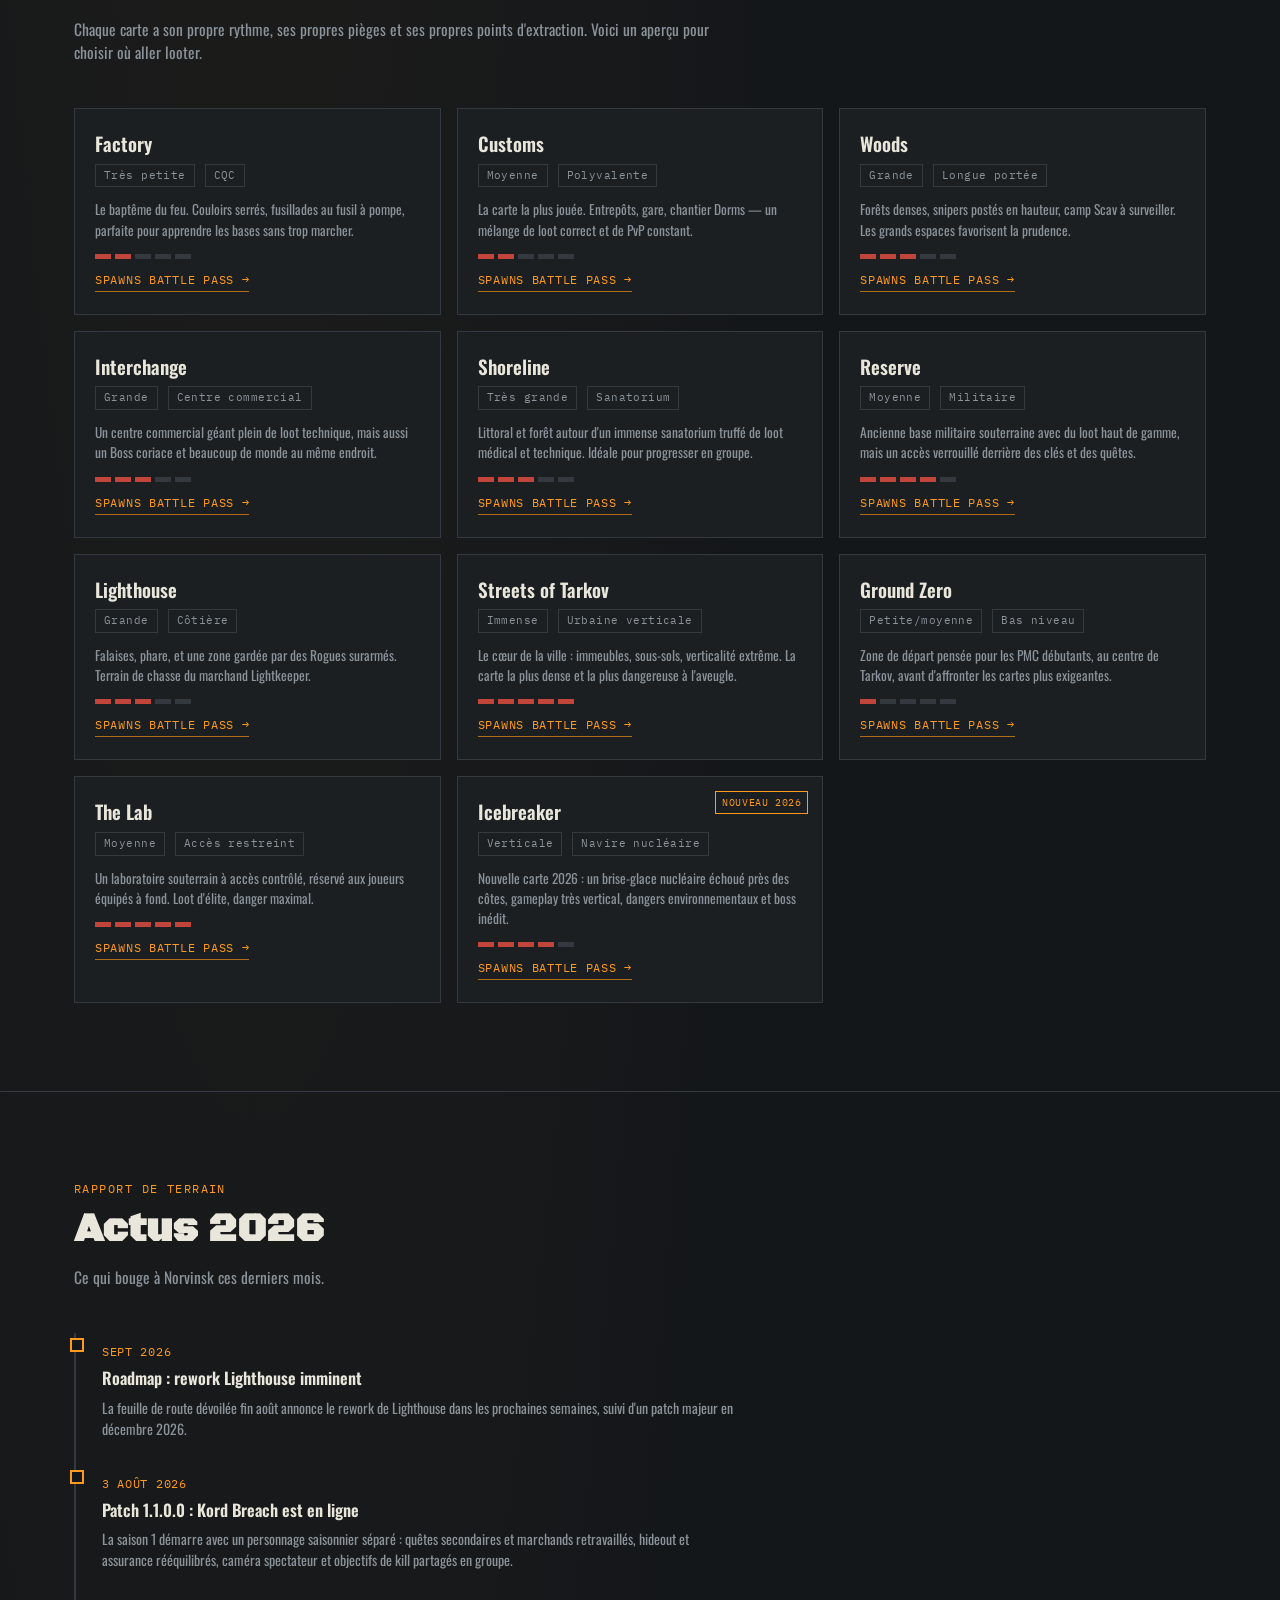
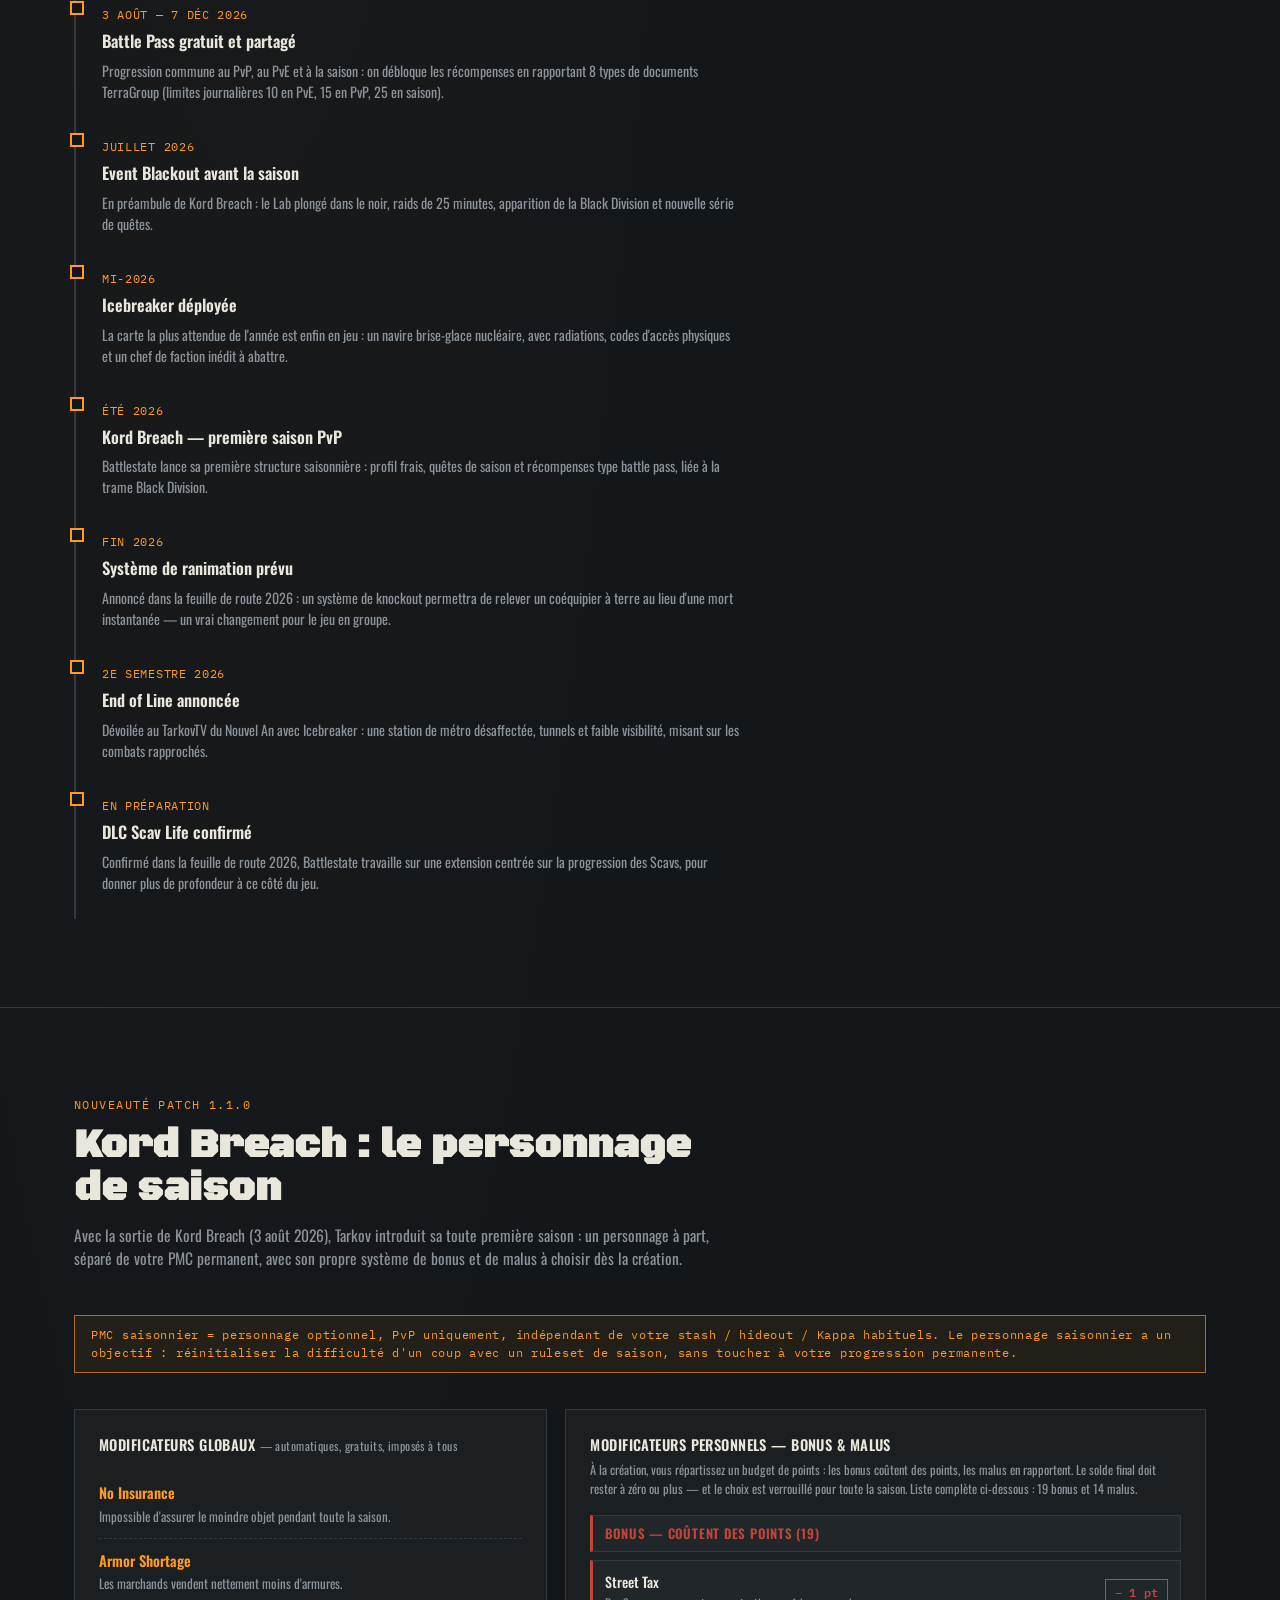
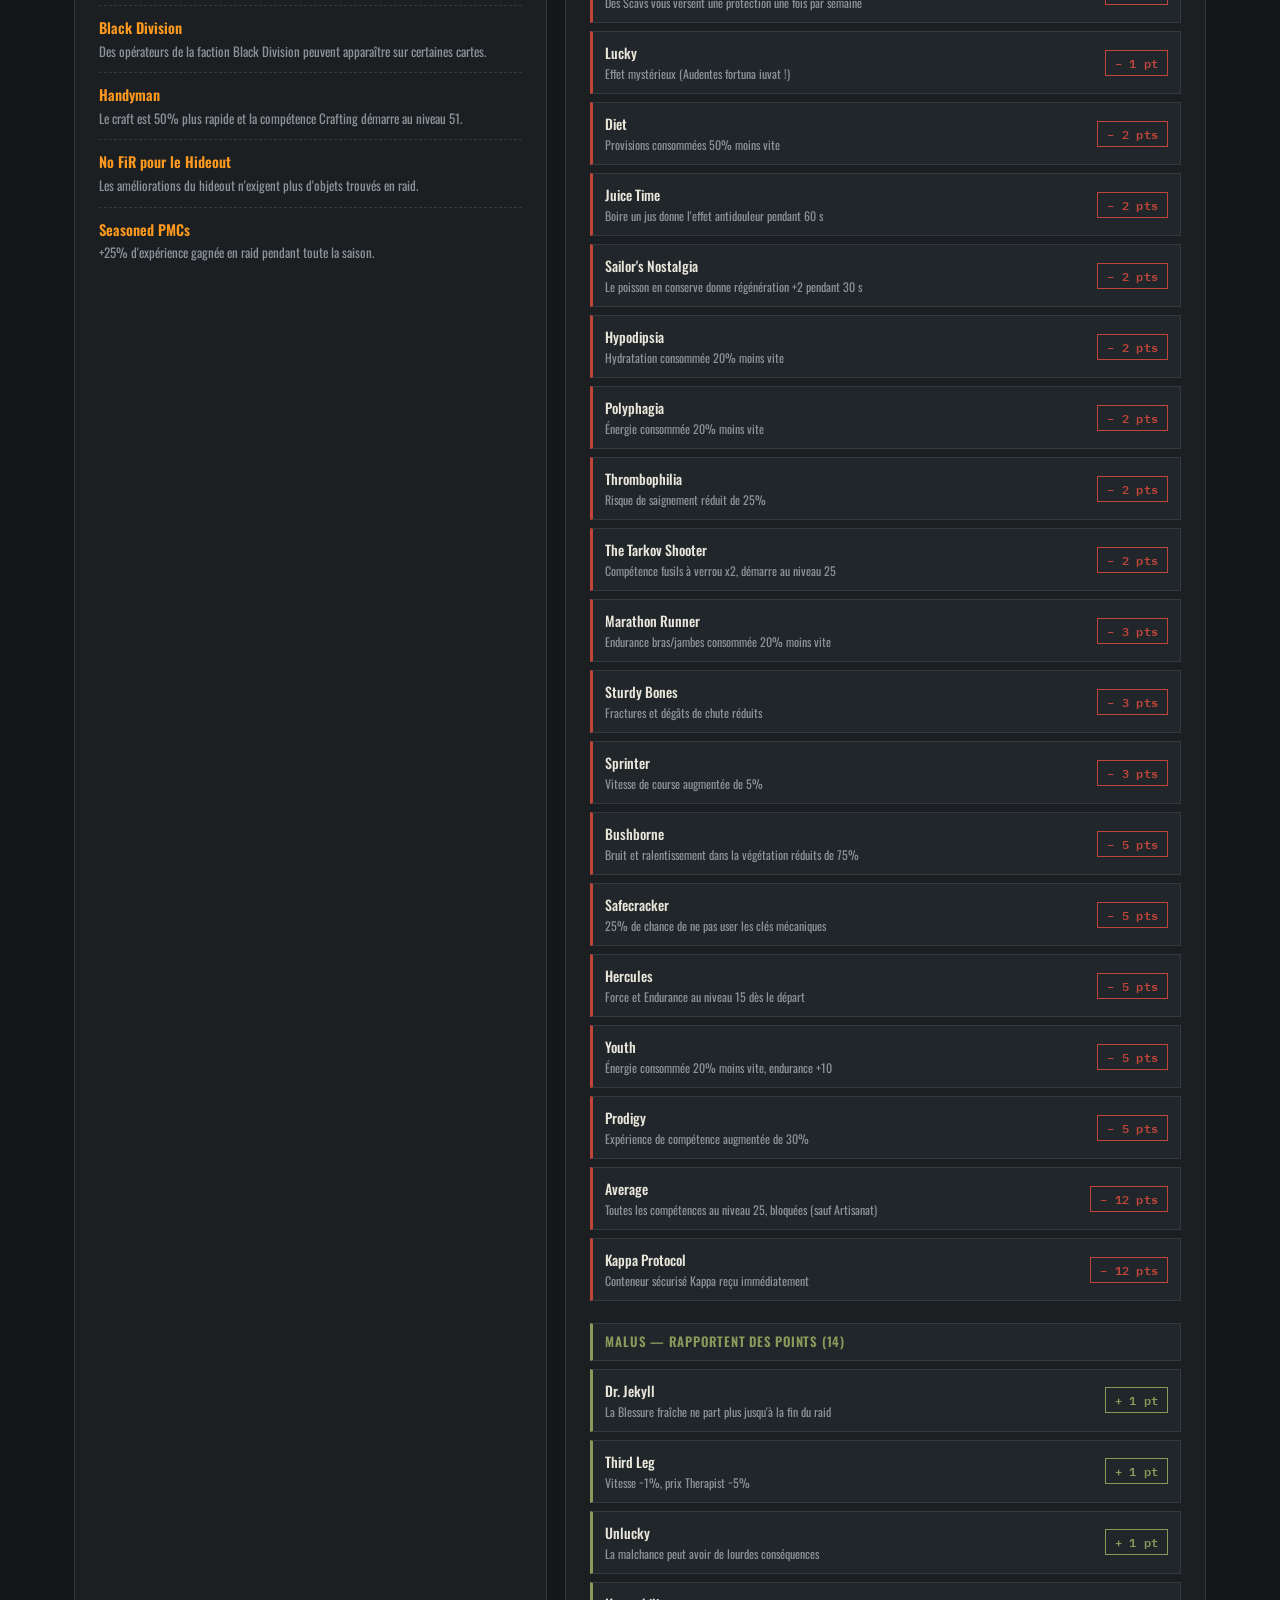
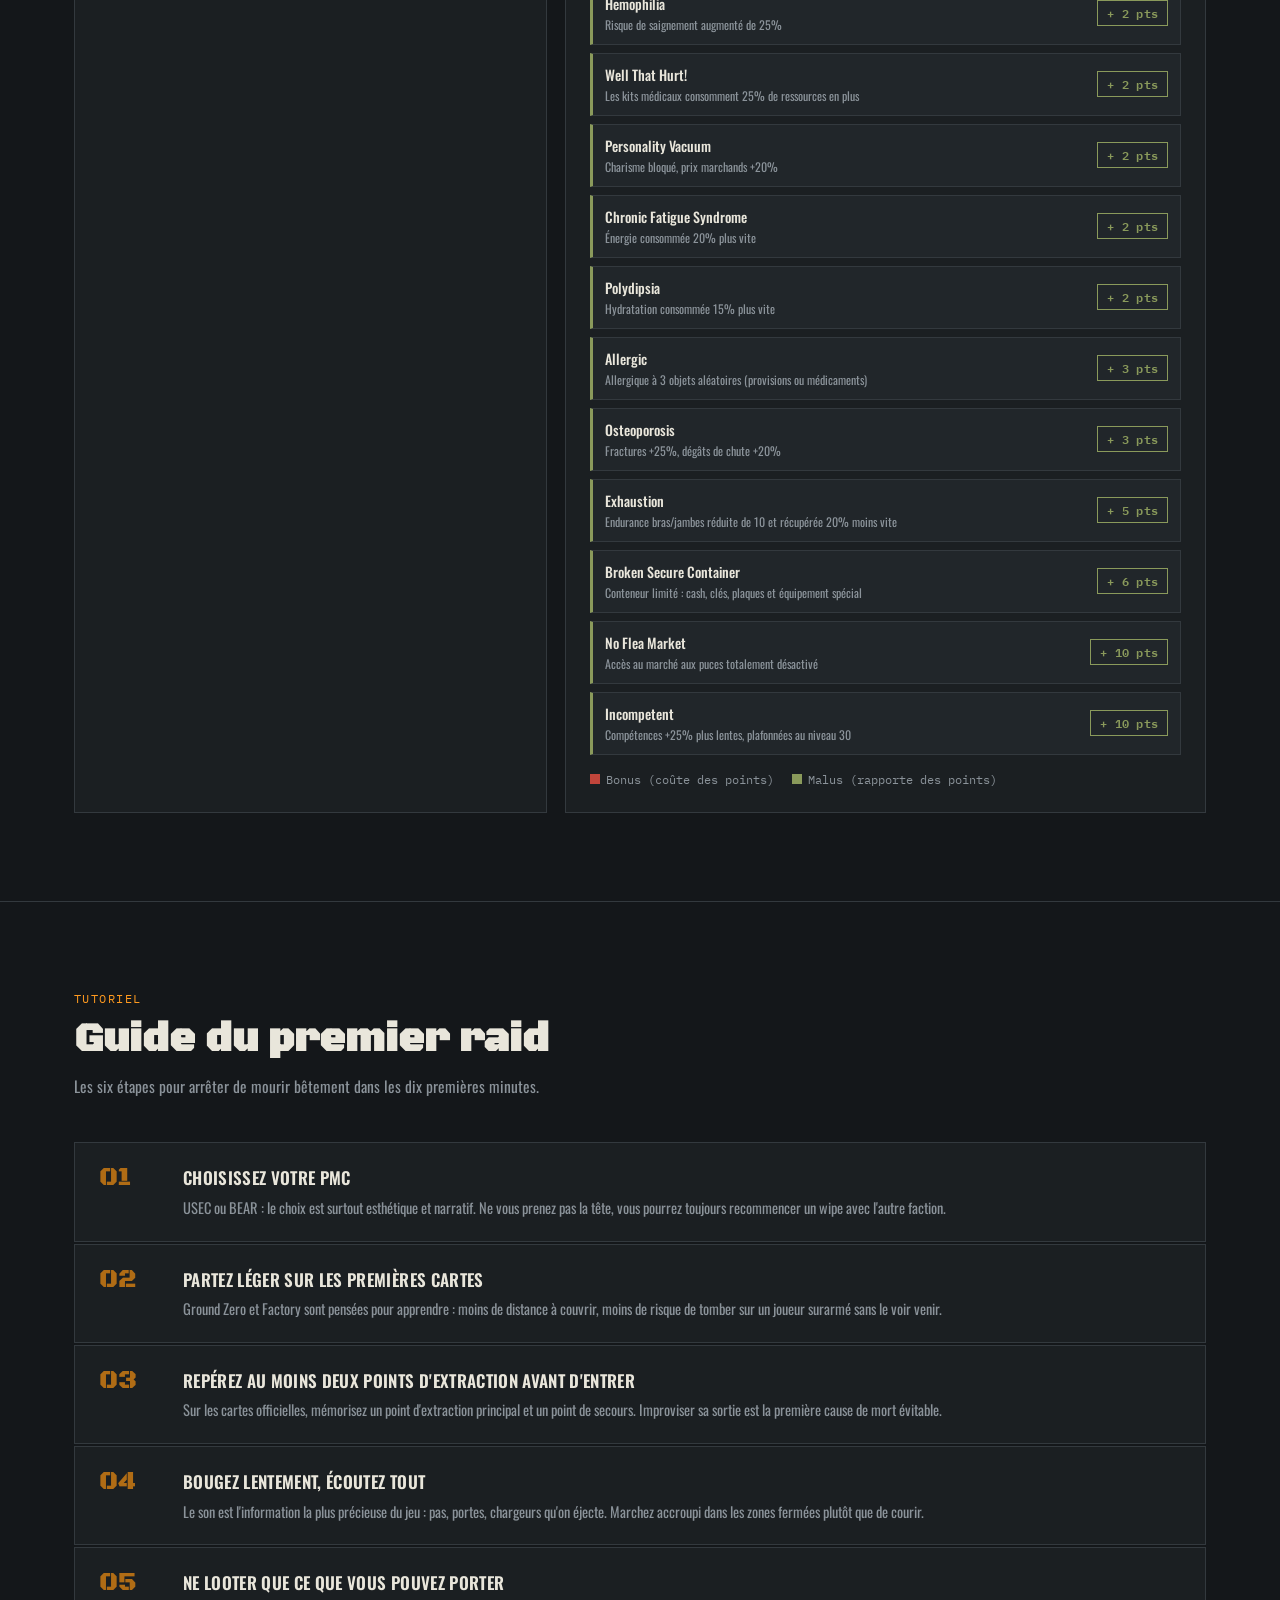
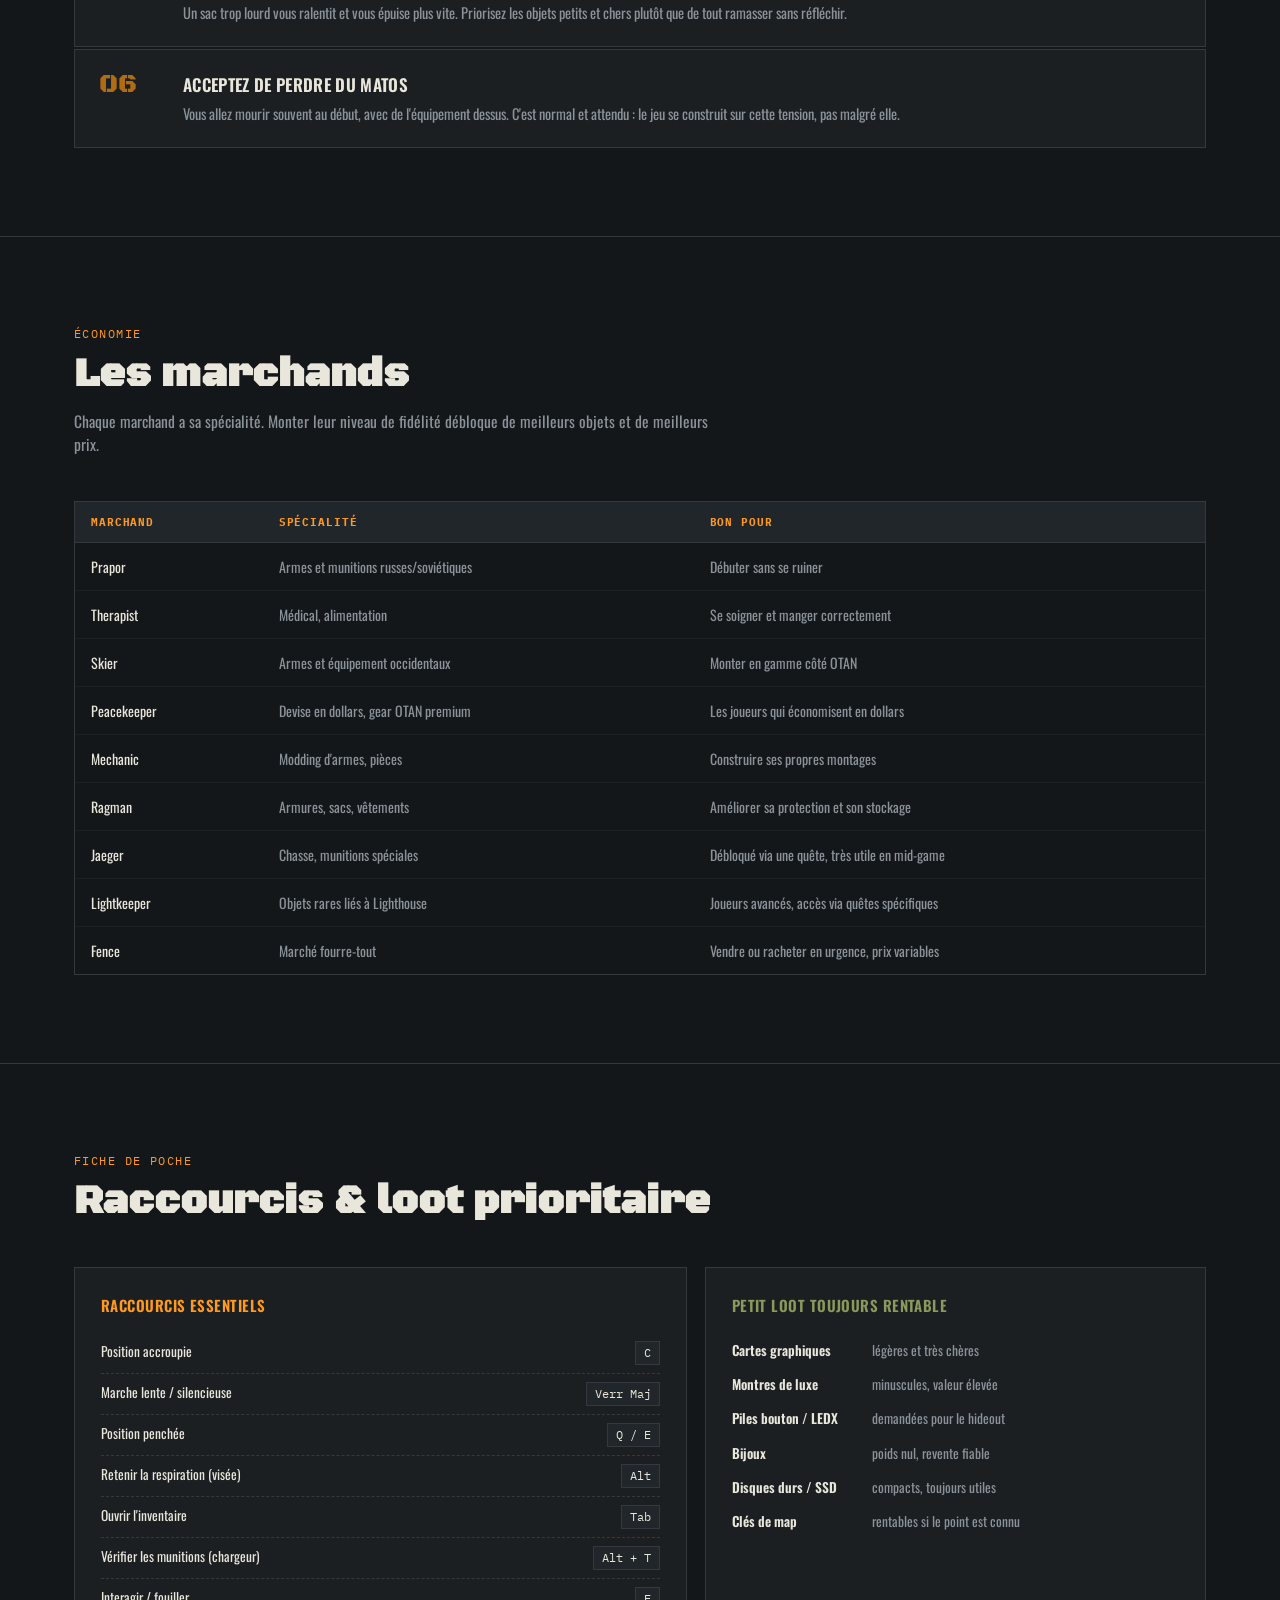
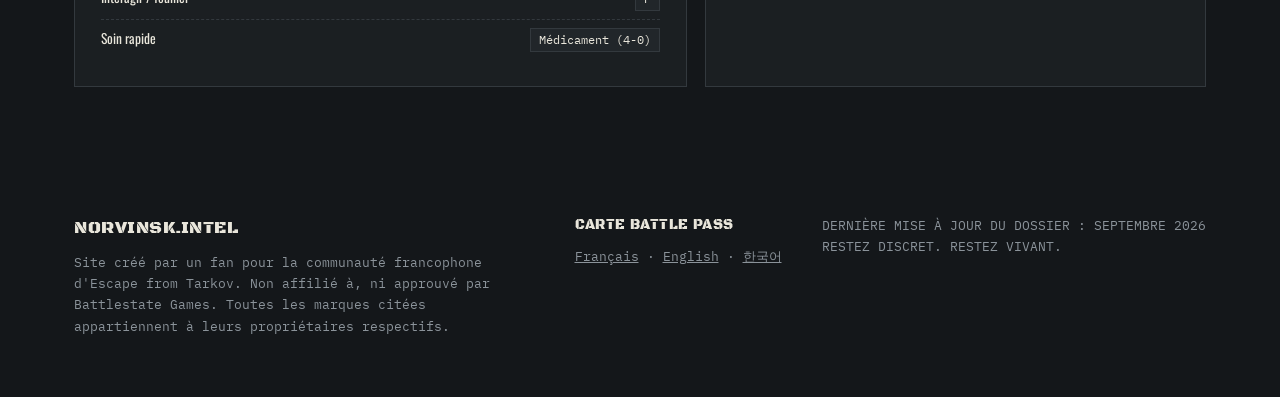
==== commit 566a123b: "Saison : liste complete des 33 modificateurs 19 bonus + 14 malus avec couts live, titres de groupe s" ====
--- a/index.html
+++ b/index.html
@@ -317,6 +317,14 @@
 .mods-legend i{ width:10px; height:10px; display:inline-block; }
 .mods-legend i.pos{ background:var(--danger); }
 .mods-legend i.neg{ background:var(--olive); }
+.mods-group-title{
+  position:sticky; top:52px; z-index:5;
+  font-family:'Oswald'; font-weight:600; font-size:13px; letter-spacing:0.06em; text-transform:uppercase;
+  padding:8px 12px; margin-top:14px; background:var(--panel-2); border:1px solid var(--line);
+}
+.mods-group-title:first-child{ margin-top:0; }
+.mods-group-title.pos{ color:var(--danger); border-left:3px solid var(--danger); }
+.mods-group-title.neg{ color:var(--olive); border-left:3px solid var(--olive); }
 
 /* footer */
 footer{ padding:40px 0 60px; }
@@ -612,31 +620,141 @@
 
       <div class="mods-panel">
         <h3>Modificateurs personnels — bonus &amp; malus</h3>
-        <div class="sub">À la création, vous répartissez un budget de points : les bonus coûtent des points, les malus en rapportent. Le solde final doit rester à zéro ou plus — et le choix est verrouillé pour toute la saison. Il existe 19 bonus et 14 malus au total, quelques exemples ci-dessous.</div>
+        <div class="sub">À la création, vous répartissez un budget de points : les bonus coûtent des points, les malus en rapportent. Le solde final doit rester à zéro ou plus — et le choix est verrouillé pour toute la saison. Liste complète ci-dessous : 19 bonus et 14 malus.</div>
         <div class="mods-list">
+          <div class="mods-group-title pos">Bonus — coûtent des points (19)</div>
+          <div class="mod-row pos">
+            <div><div class="m-name">Street Tax</div><div class="m-desc">Des Scavs vous versent une protection une fois par semaine</div></div>
+            <div class="mod-cost pos">− 1 pt</div>
+          </div>
+          <div class="mod-row pos">
+            <div><div class="m-name">Lucky</div><div class="m-desc">Effet mystérieux (Audentes fortuna iuvat !)</div></div>
+            <div class="mod-cost pos">− 1 pt</div>
+          </div>
+          <div class="mod-row pos">
+            <div><div class="m-name">Diet</div><div class="m-desc">Provisions consommées 50% moins vite</div></div>
+            <div class="mod-cost pos">− 2 pts</div>
+          </div>
+          <div class="mod-row pos">
+            <div><div class="m-name">Juice Time</div><div class="m-desc">Boire un jus donne l'effet antidouleur pendant 60 s</div></div>
+            <div class="mod-cost pos">− 2 pts</div>
+          </div>
+          <div class="mod-row pos">
+            <div><div class="m-name">Sailor's Nostalgia</div><div class="m-desc">Le poisson en conserve donne régénération +2 pendant 30 s</div></div>
+            <div class="mod-cost pos">− 2 pts</div>
+          </div>
+          <div class="mod-row pos">
+            <div><div class="m-name">Hypodipsia</div><div class="m-desc">Hydratation consommée 20% moins vite</div></div>
+            <div class="mod-cost pos">− 2 pts</div>
+          </div>
+          <div class="mod-row pos">
+            <div><div class="m-name">Polyphagia</div><div class="m-desc">Énergie consommée 20% moins vite</div></div>
+            <div class="mod-cost pos">− 2 pts</div>
+          </div>
+          <div class="mod-row pos">
+            <div><div class="m-name">Thrombophilia</div><div class="m-desc">Risque de saignement réduit de 25%</div></div>
+            <div class="mod-cost pos">− 2 pts</div>
+          </div>
+          <div class="mod-row pos">
+            <div><div class="m-name">The Tarkov Shooter</div><div class="m-desc">Compétence fusils à verrou x2, démarre au niveau 25</div></div>
+            <div class="mod-cost pos">− 2 pts</div>
+          </div>
+          <div class="mod-row pos">
+            <div><div class="m-name">Marathon Runner</div><div class="m-desc">Endurance bras/jambes consommée 20% moins vite</div></div>
+            <div class="mod-cost pos">− 3 pts</div>
+          </div>
+          <div class="mod-row pos">
+            <div><div class="m-name">Sturdy Bones</div><div class="m-desc">Fractures et dégâts de chute réduits</div></div>
+            <div class="mod-cost pos">− 3 pts</div>
+          </div>
+          <div class="mod-row pos">
+            <div><div class="m-name">Sprinter</div><div class="m-desc">Vitesse de course augmentée de 5%</div></div>
+            <div class="mod-cost pos">− 3 pts</div>
+          </div>
           <div class="mod-row pos">
             <div><div class="m-name">Bushborne</div><div class="m-desc">Bruit et ralentissement dans la végétation réduits de 75%</div></div>
             <div class="mod-cost pos">− 5 pts</div>
           </div>
           <div class="mod-row pos">
+            <div><div class="m-name">Safecracker</div><div class="m-desc">25% de chance de ne pas user les clés mécaniques</div></div>
+            <div class="mod-cost pos">− 5 pts</div>
+          </div>
+          <div class="mod-row pos">
             <div><div class="m-name">Hercules</div><div class="m-desc">Force et Endurance au niveau 15 dès le départ</div></div>
             <div class="mod-cost pos">− 5 pts</div>
           </div>
           <div class="mod-row pos">
-            <div><div class="m-name">The Tarkov Shooter</div><div class="m-desc">Compétence fusils à verrou x2, démarre au niveau 25</div></div>
-            <div class="mod-cost pos">− 2 pts</div>
+            <div><div class="m-name">Youth</div><div class="m-desc">Énergie consommée 20% moins vite, endurance +10</div></div>
+            <div class="mod-cost pos">− 5 pts</div>
+          </div>
+          <div class="mod-row pos">
+            <div><div class="m-name">Prodigy</div><div class="m-desc">Expérience de compétence augmentée de 30%</div></div>
+            <div class="mod-cost pos">− 5 pts</div>
+          </div>
+          <div class="mod-row pos">
+            <div><div class="m-name">Average</div><div class="m-desc">Toutes les compétences au niveau 25, bloquées (sauf Artisanat)</div></div>
+            <div class="mod-cost pos">− 12 pts</div>
+          </div>
+          <div class="mod-row pos">
+            <div><div class="m-name">Kappa Protocol</div><div class="m-desc">Conteneur sécurisé Kappa reçu immédiatement</div></div>
+            <div class="mod-cost pos">− 12 pts</div>
+          </div>
+          <div class="mods-group-title neg">Malus — rapportent des points (14)</div>
+          <div class="mod-row neg">
+            <div><div class="m-name">Dr. Jekyll</div><div class="m-desc">La Blessure fraîche ne part plus jusqu'à la fin du raid</div></div>
+            <div class="mod-cost neg">+ 1 pt</div>
+          </div>
+          <div class="mod-row neg">
+            <div><div class="m-name">Third Leg</div><div class="m-desc">Vitesse −1%, prix Therapist −5%</div></div>
+            <div class="mod-cost neg">+ 1 pt</div>
+          </div>
+          <div class="mod-row neg">
+            <div><div class="m-name">Unlucky</div><div class="m-desc">La malchance peut avoir de lourdes conséquences</div></div>
+            <div class="mod-cost neg">+ 1 pt</div>
+          </div>
+          <div class="mod-row neg">
+            <div><div class="m-name">Hemophilia</div><div class="m-desc">Risque de saignement augmenté de 25%</div></div>
+            <div class="mod-cost neg">+ 2 pts</div>
+          </div>
+          <div class="mod-row neg">
+            <div><div class="m-name">Well That Hurt!</div><div class="m-desc">Les kits médicaux consomment 25% de ressources en plus</div></div>
+            <div class="mod-cost neg">+ 2 pts</div>
+          </div>
+          <div class="mod-row neg">
+            <div><div class="m-name">Personality Vacuum</div><div class="m-desc">Charisme bloqué, prix marchands +20%</div></div>
+            <div class="mod-cost neg">+ 2 pts</div>
+          </div>
+          <div class="mod-row neg">
+            <div><div class="m-name">Chronic Fatigue Syndrome</div><div class="m-desc">Énergie consommée 20% plus vite</div></div>
+            <div class="mod-cost neg">+ 2 pts</div>
+          </div>
+          <div class="mod-row neg">
+            <div><div class="m-name">Polydipsia</div><div class="m-desc">Hydratation consommée 15% plus vite</div></div>
+            <div class="mod-cost neg">+ 2 pts</div>
+          </div>
+          <div class="mod-row neg">
+            <div><div class="m-name">Allergic</div><div class="m-desc">Allergique à 3 objets aléatoires (provisions ou médicaments)</div></div>
+            <div class="mod-cost neg">+ 3 pts</div>
+          </div>
+          <div class="mod-row neg">
+            <div><div class="m-name">Osteoporosis</div><div class="m-desc">Fractures +25%, dégâts de chute +20%</div></div>
+            <div class="mod-cost neg">+ 3 pts</div>
+          </div>
+          <div class="mod-row neg">
+            <div><div class="m-name">Exhaustion</div><div class="m-desc">Endurance bras/jambes réduite de 10 et récupérée 20% moins vite</div></div>
+            <div class="mod-cost neg">+ 5 pts</div>
+          </div>
+          <div class="mod-row neg">
+            <div><div class="m-name">Broken Secure Container</div><div class="m-desc">Conteneur limité : cash, clés, plaques et équipement spécial</div></div>
+            <div class="mod-cost neg">+ 6 pts</div>
           </div>
           <div class="mod-row neg">
             <div><div class="m-name">No Flea Market</div><div class="m-desc">Accès au marché aux puces totalement désactivé</div></div>
             <div class="mod-cost neg">+ 10 pts</div>
           </div>
           <div class="mod-row neg">
-            <div><div class="m-name">Exhaustion</div><div class="m-desc">Endurance bras/jambes réduite de 10 et récupérée 20% moins vite</div></div>
-            <div class="mod-cost neg">+ 5 pts</div>
-          </div>
-          <div class="mod-row neg">
-            <div><div class="m-name">Allergic</div><div class="m-desc">Allergique à 3 objets aléatoires (provisions ou médicaments)</div></div>
-            <div class="mod-cost neg">+ 3 pts</div>
+            <div><div class="m-name">Incompetent</div><div class="m-desc">Compétences +25% plus lentes, plafonnées au niveau 30</div></div>
+            <div class="mod-cost neg">+ 10 pts</div>
           </div>
         </div>
         <div class="mods-legend">
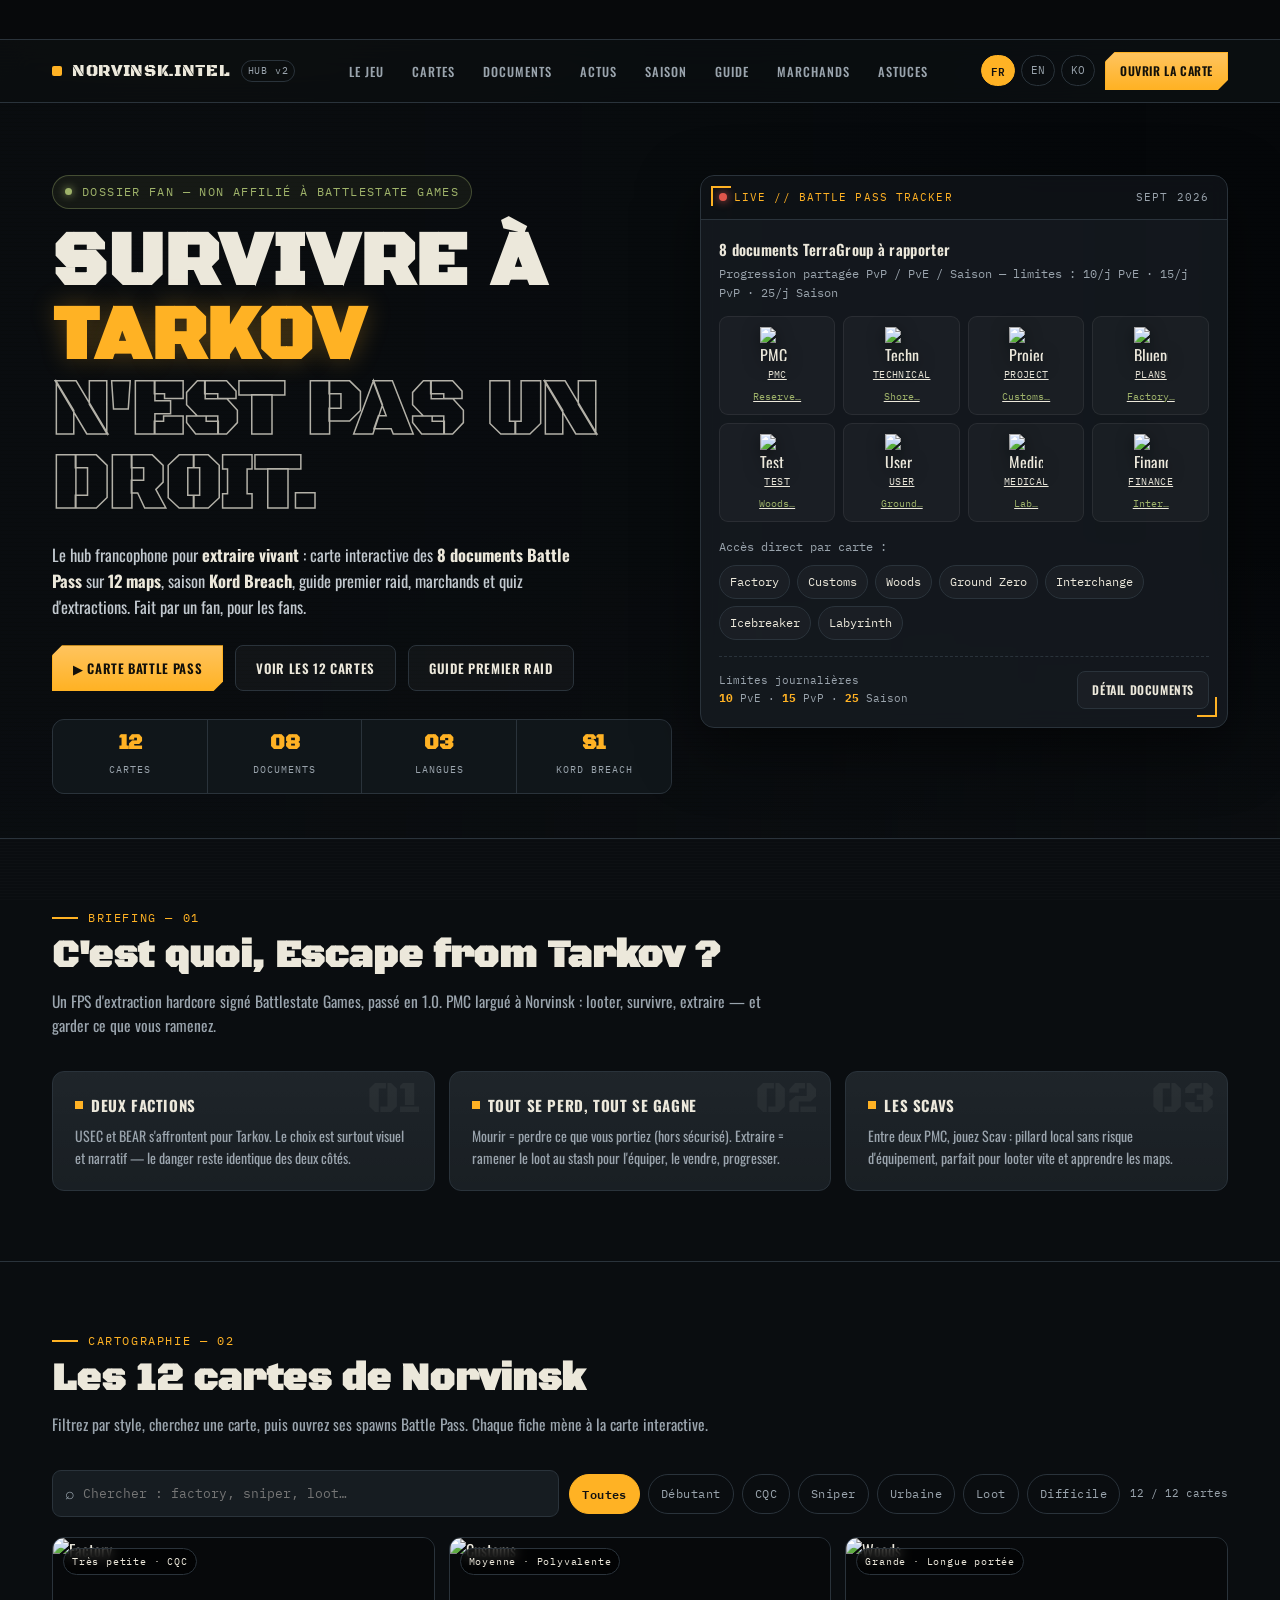
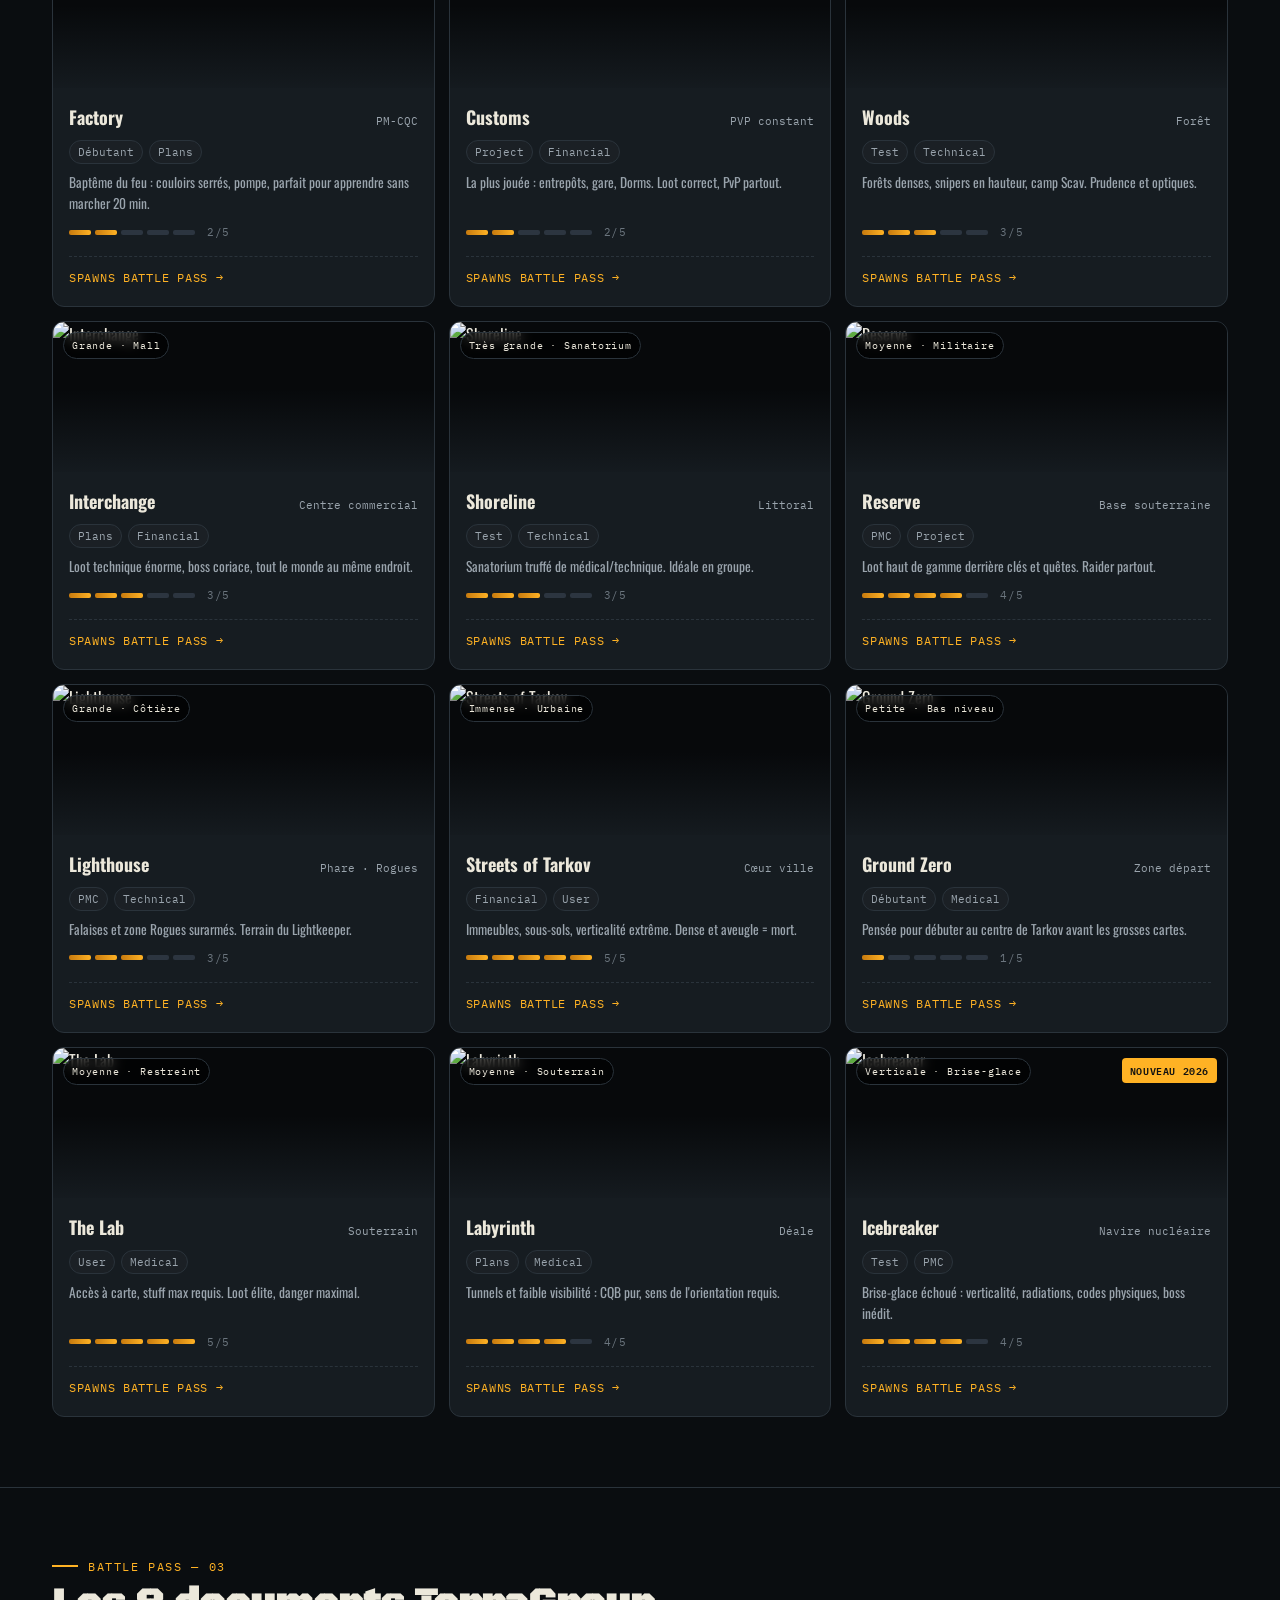
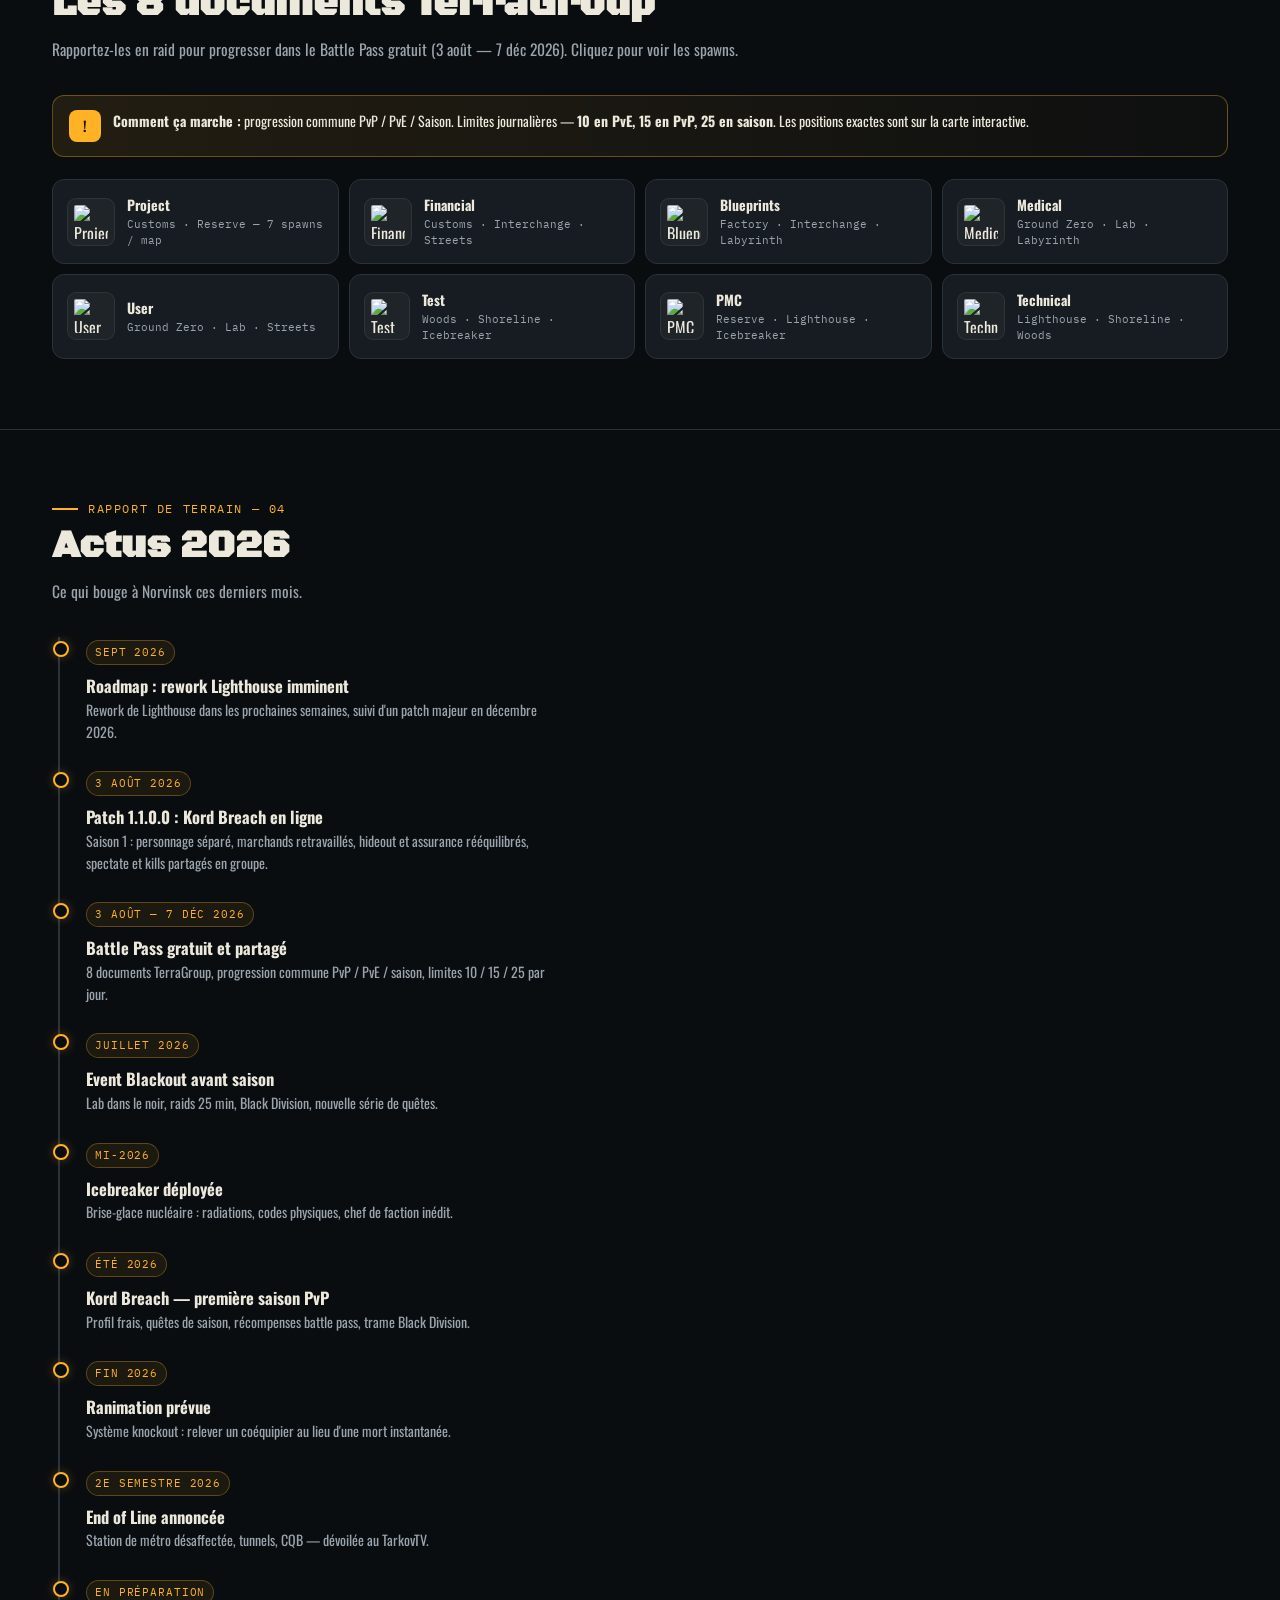
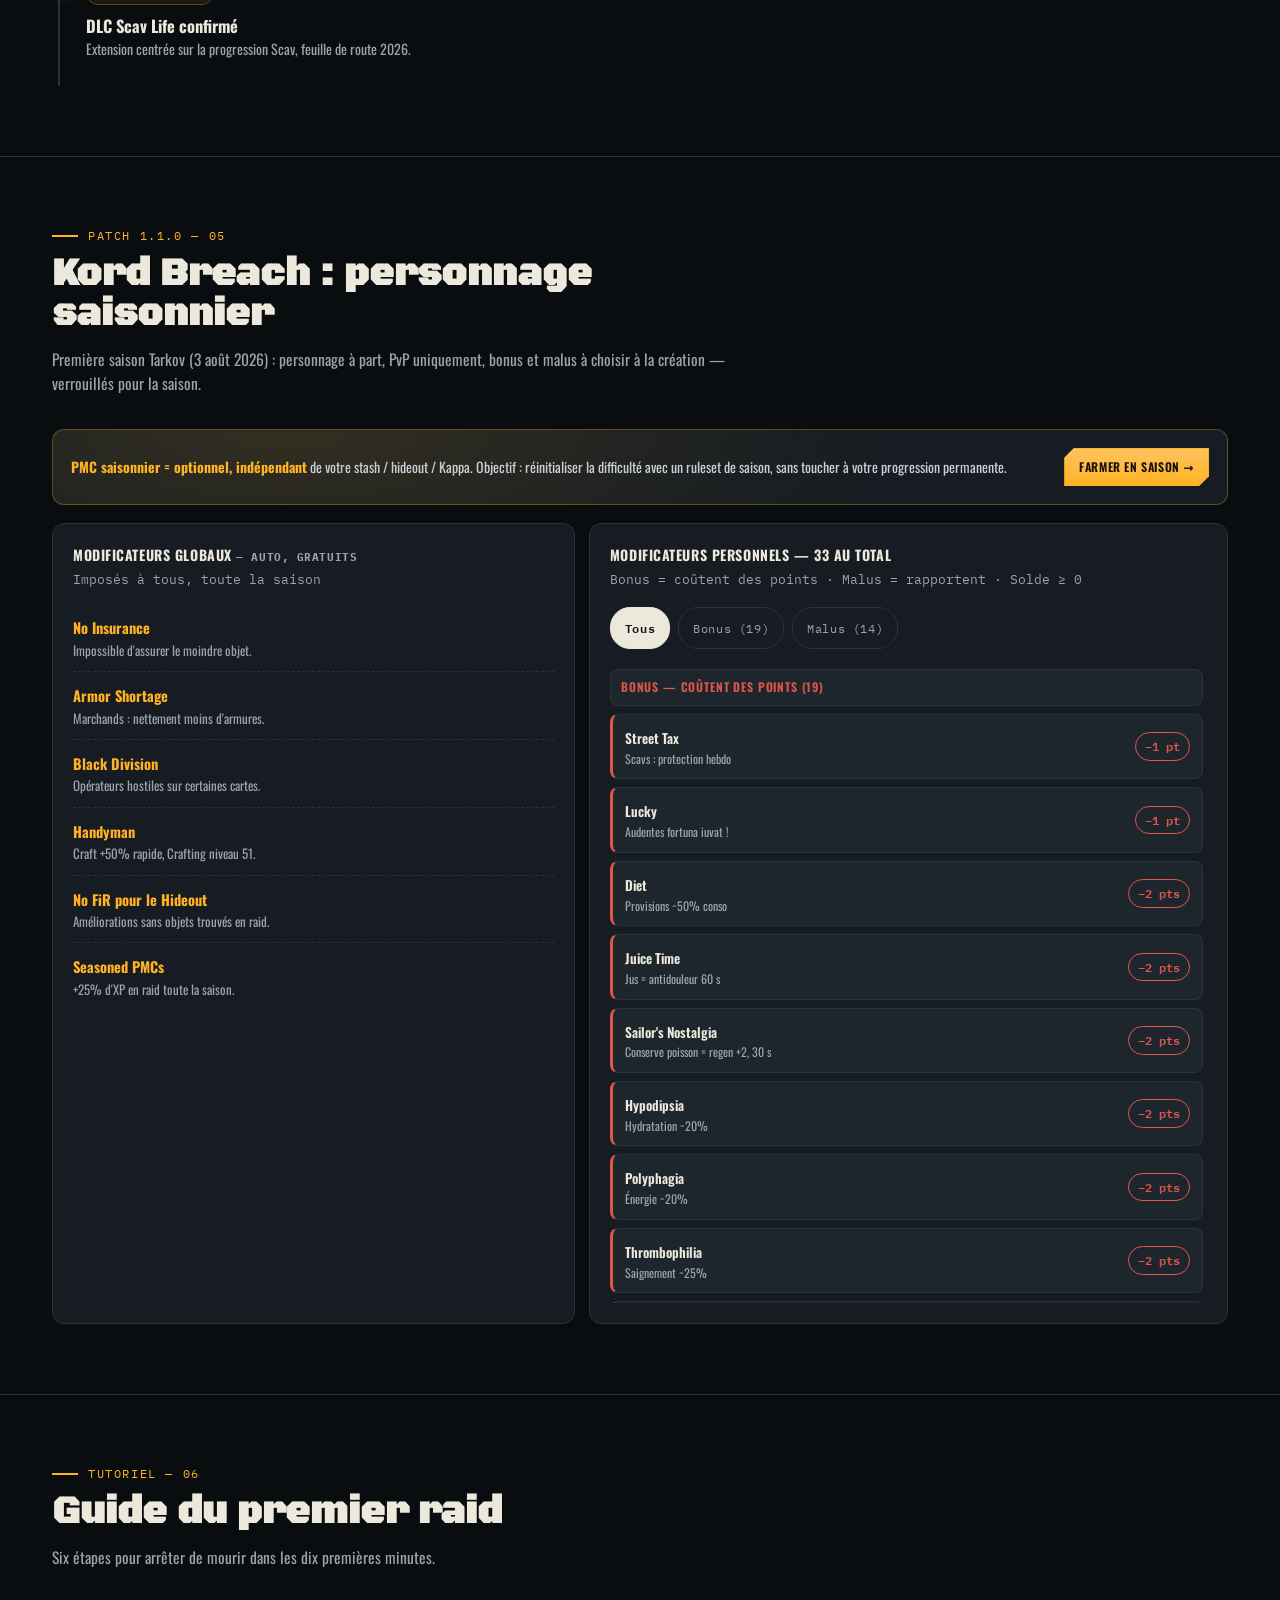
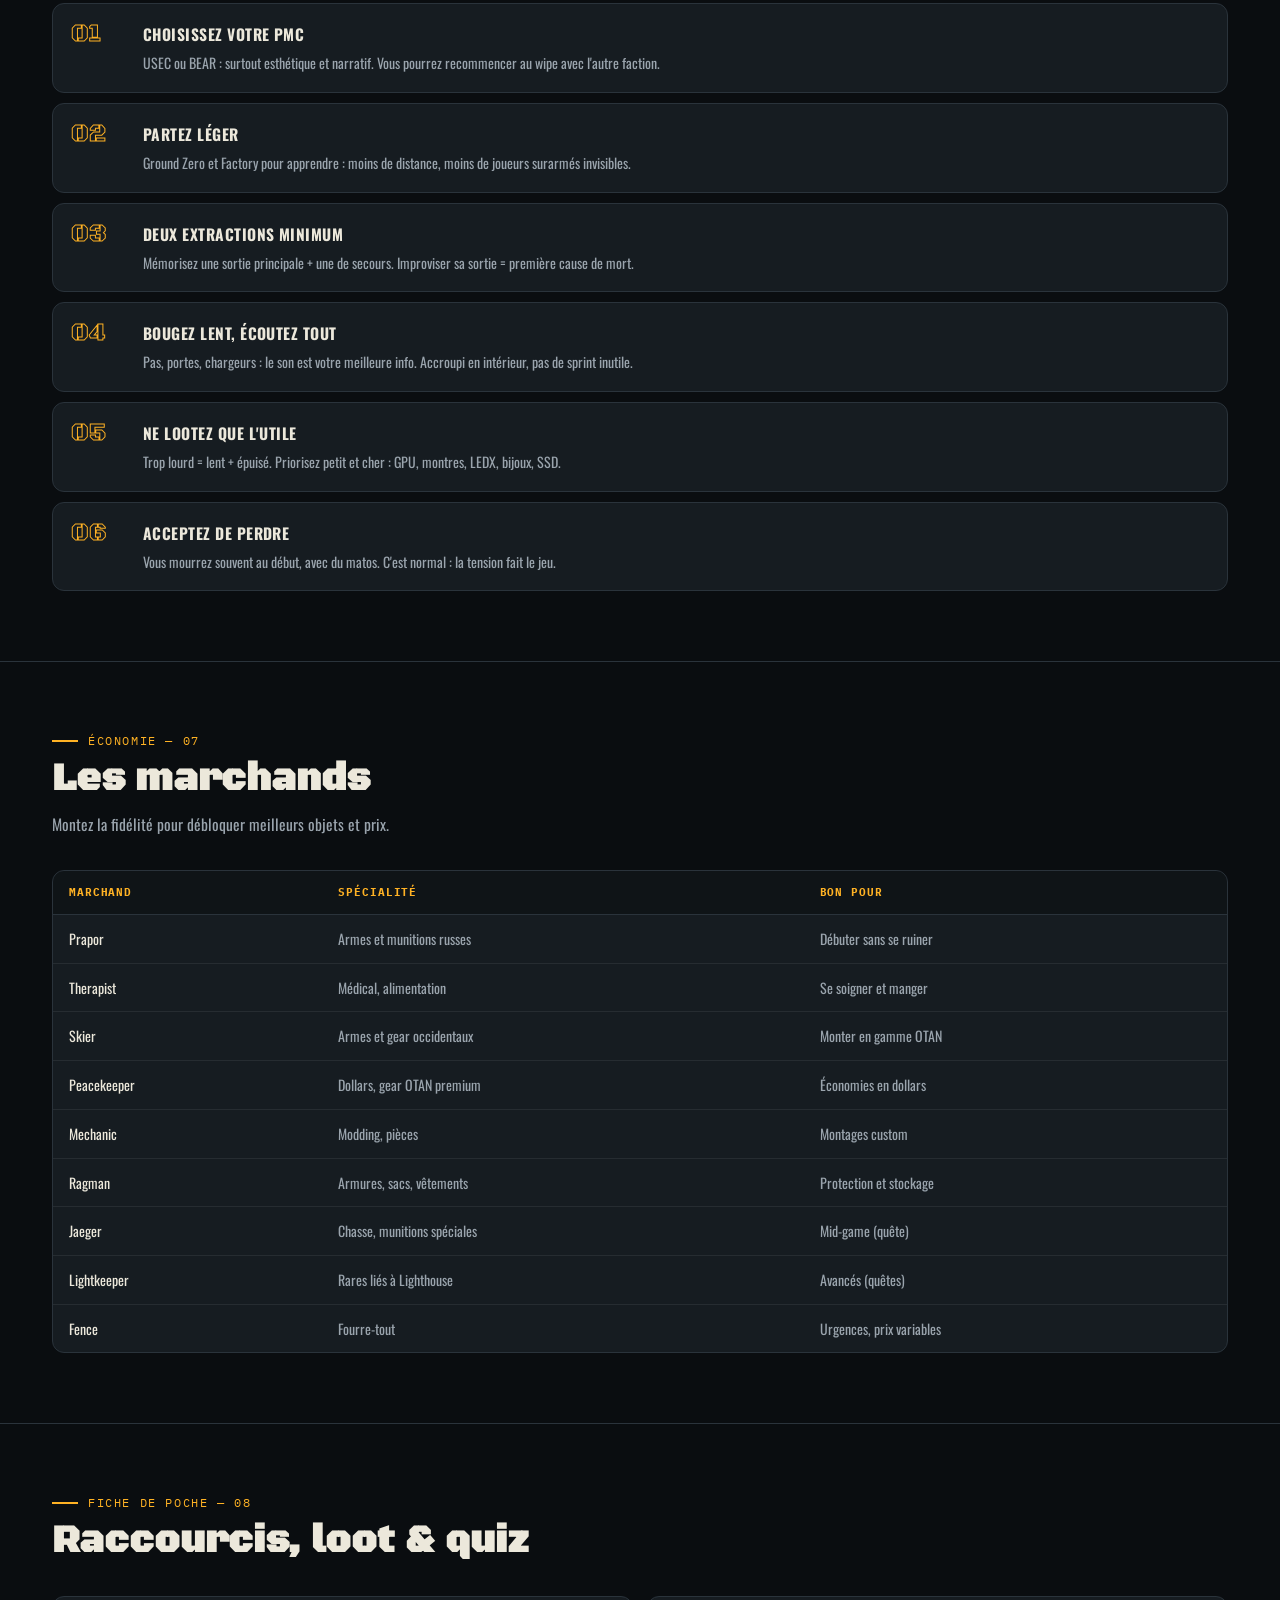
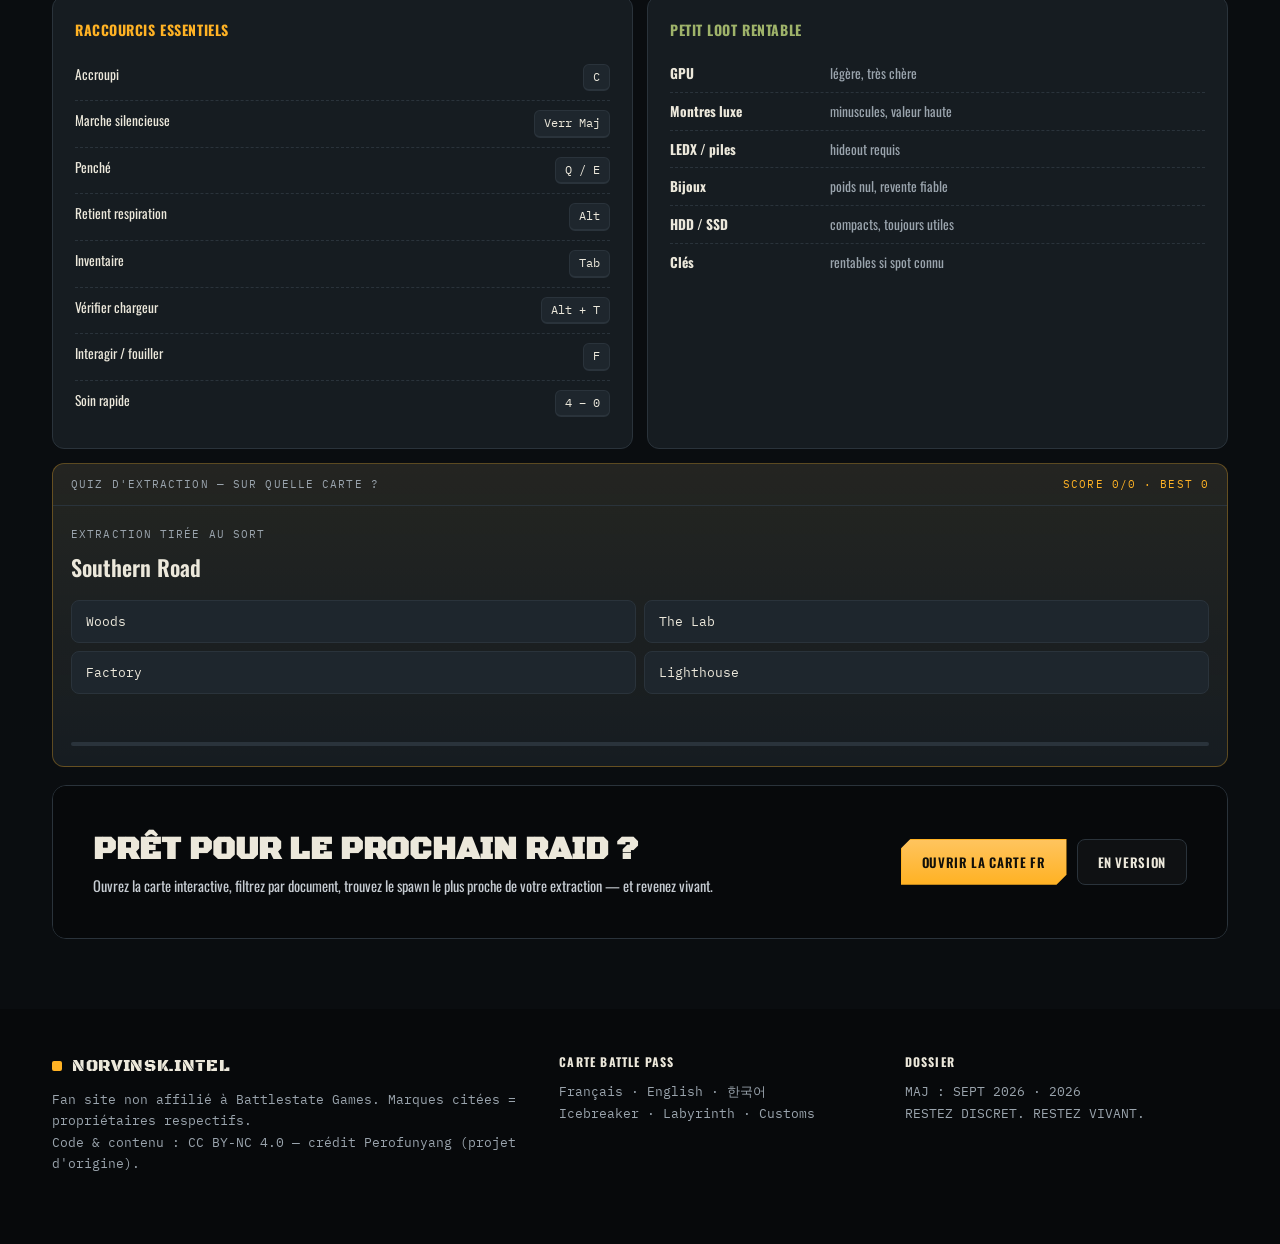
==== commit 07be70b8: "Accueil v2 : refonte hub immersif + CSS/JS externes" ====
--- a/index.html
+++ b/index.html
@@ -3,985 +3,351 @@
 <head>
 <meta charset="UTF-8">
 <meta name="viewport" content="width=device-width, initial-scale=1.0">
-<title>NORVINSK // Dossier du survivant — Fan site Escape from Tarkov</title>
-<meta name="description" content="Fan site francophone Escape from Tarkov : guide débutant, cartes, marchands, actus 2026, saison Kord Breach et carte interactive des documents Battle Pass.">
-<meta property="og:title" content="NORVINSK // Dossier du survivant — Fan site Tarkov">
-<meta property="og:description" content="Guide, cartes, marchands et carte interactive Battle Pass pour Escape from Tarkov.">
-<style>
-@import url('https://fonts.googleapis.com/css2?family=Black+Ops+One&family=Oswald:wght@400;500;600;700&family=IBM+Plex+Mono:wght@400;500;600&display=swap');
-
-:root{
-  --bg: #14171a;
-  --panel: #1b1f22;
-  --panel-2: #21262a;
-  --line: #33393e;
-  --amber: #ff9a1f;
-  --amber-dim: #b06c15;
-  --olive: #8a9a5b;
-  --bone: #e9e6db;
-  --steel: #8b939a;
-  --danger: #c1453b;
-}
-
-*{box-sizing:border-box; margin:0; padding:0;}
-
-html{scroll-behavior:smooth;}
-
-body{
-  background:
-    radial-gradient(ellipse at 20% -10%, rgba(255,154,31,0.05), transparent 40%),
-    var(--bg);
-  color:var(--bone);
-  font-family:'Oswald', sans-serif;
-  font-weight:400;
-  line-height:1.5;
-}
-
-.mono{ font-family:'IBM Plex Mono', monospace; }
-.stencil{ font-family:'Black Ops One', sans-serif; }
-
-::selection{ background:var(--amber); color:#14171a; }
-
-a{ color:inherit; }
-
-.wrap{ max-width:1180px; margin:0 auto; padding:0 24px; }
-
-/* ---------- top ticker ---------- */
-.ticker-bar{
-  background:#0f1113;
-  border-bottom:1px solid var(--line);
-  overflow:hidden;
-  white-space:nowrap;
-  padding:7px 0;
-}
-.ticker-track{
-  display:inline-block;
-  padding-left:100%;
-  animation: ticker 32s linear infinite;
-  font-family:'IBM Plex Mono', monospace;
-  font-size:12px;
-  letter-spacing:0.04em;
-  color:var(--steel);
-}
-.ticker-track span{ color:var(--amber); margin:0 8px; }
-@keyframes ticker{ 0%{transform:translateX(0);} 100%{transform:translateX(-100%);} }
-
-/* ---------- nav ---------- */
-header.site{
-  position:sticky; top:0; z-index:50;
-  background:rgba(20,23,26,0.92);
-  backdrop-filter:blur(6px);
-  border-bottom:1px solid var(--line);
-}
-nav{
-  display:flex; align-items:center; justify-content:space-between;
-  padding:14px 24px; max-width:1180px; margin:0 auto;
-}
-.brand{
-  font-family:'Black Ops One', sans-serif;
-  font-size:18px;
-  letter-spacing:0.03em;
-  display:flex; align-items:center; gap:10px;
-}
-.brand .dot{ width:9px; height:9px; background:var(--amber); border-radius:1px; box-shadow:0 0 8px var(--amber); }
-.navlinks{ display:flex; gap:26px; list-style:none; }
-.navlinks a{
-  text-decoration:none; font-size:13px; letter-spacing:0.08em; text-transform:uppercase;
-  color:var(--steel); font-weight:500; transition:color .15s;
-  border-bottom:2px solid transparent; padding-bottom:3px;
-}
-.navlinks a:hover{ color:var(--amber); border-color:var(--amber); }
-.navlinks{ display:none; }
-@media(min-width:860px){ .navlinks{ display:flex; } }
-
-/* ---------- hero ---------- */
-.hero{
-  position:relative;
-  border-bottom:1px solid var(--line);
-  background:
-    linear-gradient(180deg, rgba(20,23,26,0) 0%, var(--bg) 92%),
-    repeating-linear-gradient(115deg, rgba(255,255,255,0.015) 0px, rgba(255,255,255,0.015) 1px, transparent 1px, transparent 34px);
-  padding:72px 24px 0;
-  overflow:hidden;
-}
-.hero-inner{ max-width:1180px; margin:0 auto; }
-.eyebrow-row{
-  display:flex; align-items:center; gap:10px; margin-bottom:22px;
-  font-family:'IBM Plex Mono', monospace; font-size:12px; color:var(--olive); letter-spacing:0.08em;
-}
-.eyebrow-row::before{ content:''; width:22px; height:1px; background:var(--olive); }
-.hero h1{
-  font-family:'Black Ops One', sans-serif;
-  font-size:clamp(38px, 7vw, 84px);
-  line-height:0.98;
-  letter-spacing:0.01em;
-  color:var(--bone);
-  text-shadow: 3px 3px 0 rgba(255,154,31,0.18);
-}
-.hero h1 .accent{ color:var(--amber); }
-.hero p.lead{
-  max-width:560px; margin-top:22px; font-size:17px; color:var(--steel); font-weight:400;
-}
-.hero-ctas{ display:flex; gap:14px; margin-top:32px; flex-wrap:wrap; }
-.btn{
-  font-family:'Oswald', sans-serif; font-weight:600; letter-spacing:0.04em; text-transform:uppercase;
-  font-size:13px; padding:13px 22px; text-decoration:none; display:inline-block;
-  border:1px solid var(--amber); color:var(--bg); background:var(--amber);
-  clip-path: polygon(10px 0, 100% 0, 100% calc(100% - 10px), calc(100% - 10px) 100%, 0 100%, 0 10px);
-  transition:transform .12s, box-shadow .12s;
-}
-.btn:hover{ transform:translateY(-2px); box-shadow:0 6px 0 rgba(0,0,0,0.35); }
-.btn.ghost{ background:transparent; color:var(--bone); border-color:var(--line); }
-.btn.ghost:hover{ border-color:var(--amber); color:var(--amber); }
-
-/* ---------- extraction quiz (signature element) ---------- */
-.extract-board{
-  margin-top:56px;
-  border:1px solid var(--line);
-  background:var(--panel);
-  clip-path: polygon(0 0, 100% 0, 100% 100%, 14px 100%, 0 calc(100% - 14px));
-}
-.extract-head{
-  display:flex; justify-content:space-between; align-items:center;
-  padding:12px 18px; border-bottom:1px solid var(--line);
-  font-family:'IBM Plex Mono', monospace; font-size:12px; letter-spacing:0.08em; color:var(--steel);
-}
-.extract-head .score{ color:var(--amber); display:flex; align-items:center; gap:6px; }
-.extract-head .score::before{ content:''; width:7px; height:7px; border-radius:50%; background:var(--amber); }
-.quiz-body{ padding:22px 18px 24px; }
-.quiz-prompt{
-  font-family:'IBM Plex Mono', monospace; font-size:11.5px; color:var(--steel); letter-spacing:0.08em;
-  text-transform:uppercase; margin-bottom:8px;
-}
-.quiz-extract-name{
-  font-family:'Oswald'; font-weight:600; font-size:22px; color:var(--bone); margin-bottom:18px;
-  letter-spacing:0.01em;
-}
-.quiz-options{ display:grid; grid-template-columns:1fr 1fr; gap:10px; }
-@media(max-width:420px){ .quiz-options{ grid-template-columns:1fr; } }
-.quiz-opt{
-  font-family:'IBM Plex Mono', monospace; font-size:13px; text-align:left;
-  background:var(--panel-2); border:1px solid var(--line); color:var(--bone);
-  padding:12px 14px; cursor:pointer; letter-spacing:0.02em; transition:border-color .12s, background .12s;
-}
-.quiz-opt:hover:not(:disabled){ border-color:var(--amber-dim); }
-.quiz-opt:disabled{ cursor:default; }
-.quiz-opt.correct{ border-color:var(--olive); background:rgba(138,154,91,0.15); color:var(--olive); }
-.quiz-opt.wrong{ border-color:var(--danger); background:rgba(193,69,59,0.15); color:var(--danger); }
-.quiz-footer{ display:flex; justify-content:space-between; align-items:center; margin-top:18px; }
-.quiz-feedback{ font-family:'IBM Plex Mono'; font-size:12px; color:var(--steel); min-height:16px; }
-.quiz-next{
-  font-family:'Oswald'; font-weight:600; font-size:12.5px; letter-spacing:0.05em; text-transform:uppercase;
-  background:transparent; border:1px solid var(--amber); color:var(--amber); padding:9px 16px; cursor:pointer;
-  display:none;
-}
-.quiz-next:hover{ background:var(--amber); color:var(--bg); }
-
-/* ---------- sections ---------- */
-section{ padding:88px 0; border-bottom:1px solid var(--line); }
-.sec-head{ margin-bottom:44px; max-width:640px; }
-.sec-eyebrow{
-  font-family:'IBM Plex Mono', monospace; font-size:12px; color:var(--amber); letter-spacing:0.12em;
-  text-transform:uppercase; display:block; margin-bottom:10px;
-}
-.sec-head h2{
-  font-family:'Black Ops One', sans-serif; font-size:clamp(26px,4vw,40px); line-height:1.08;
-}
-.sec-head p{ color:var(--steel); margin-top:14px; font-size:15.5px; }
-
-/* intro grid */
-.intro-grid{ display:grid; grid-template-columns:1fr; gap:18px; }
-@media(min-width:760px){ .intro-grid{ grid-template-columns:repeat(3,1fr); } }
-.intro-card{
-  background:var(--panel); border:1px solid var(--line); padding:24px;
-  border-left:3px solid var(--amber);
-}
-.intro-card h3{ font-family:'Oswald'; font-weight:600; font-size:16px; letter-spacing:0.03em; margin-bottom:10px; text-transform:uppercase; color:var(--bone); }
-.intro-card p{ color:var(--steel); font-size:14px; }
-
-/* maps */
-.maps-grid{ display:grid; grid-template-columns:1fr; gap:16px; }
-@media(min-width:640px){ .maps-grid{ grid-template-columns:repeat(2,1fr); } }
-@media(min-width:1000px){ .maps-grid{ grid-template-columns:repeat(3,1fr); } }
-.map-card{
-  background:var(--panel); border:1px solid var(--line); padding:20px 20px 22px;
-  position:relative; transition:border-color .15s, transform .15s;
-}
-.map-card:hover{ border-color:var(--amber-dim); transform:translateY(-3px); }
-.map-card.new::after{
-  content:'NOUVEAU 2026'; position:absolute; top:14px; right:14px;
-  font-family:'IBM Plex Mono'; font-size:10px; color:var(--amber); border:1px solid var(--amber);
-  padding:3px 6px; letter-spacing:0.06em;
-}
-.map-card h3{ font-family:'Oswald'; font-weight:600; font-size:19px; margin-bottom:6px; }
-.map-meta{ display:flex; gap:10px; margin-bottom:12px; flex-wrap:wrap; }
-.pill{
-  font-family:'IBM Plex Mono'; font-size:10.5px; color:var(--steel);
-  border:1px solid var(--line); padding:3px 8px; letter-spacing:0.04em;
-}
-.map-card p{ color:var(--steel); font-size:13.5px; }
-.difficulty{ display:flex; gap:4px; margin-top:14px; }
-.difficulty i{ width:16px; height:5px; background:var(--line); display:block; }
-.difficulty i.on{ background:var(--danger); }
-.map-link{
-  display:inline-block; margin-top:12px;
-  font-family:'IBM Plex Mono'; font-size:12px; letter-spacing:0.06em; text-transform:uppercase;
-  color:var(--amber); text-decoration:none; border-bottom:1px solid var(--amber-dim); padding-bottom:2px;
-}
-.map-link:hover{ color:var(--bone); border-color:var(--bone); }
-
-/* news log */
-.log-list{ border-left:2px solid var(--line); }
-.log-item{ position:relative; padding:4px 0 26px 26px; }
-.log-item::before{
-  content:''; position:absolute; left:-6px; top:5px; width:10px; height:10px;
-  background:var(--bg); border:2px solid var(--amber);
-}
-.log-item .date{ font-family:'IBM Plex Mono'; font-size:11.5px; color:var(--amber); letter-spacing:0.06em; }
-.log-item h4{ font-family:'Oswald'; font-weight:600; font-size:16.5px; margin:5px 0 6px; }
-.log-item p{ color:var(--steel); font-size:14px; max-width:640px; }
-
-/* guide steps */
-.steps{ counter-reset:step; display:grid; gap:2px; }
-.step{
-  display:grid; grid-template-columns:64px 1fr; gap:20px;
-  background:var(--panel); border:1px solid var(--line); padding:22px 24px;
-}
-.step .num{
-  font-family:'Black Ops One'; font-size:26px; color:var(--amber-dim); line-height:1;
-}
-.step h4{ font-family:'Oswald'; font-weight:600; font-size:17px; margin-bottom:6px; text-transform:uppercase; letter-spacing:0.02em; }
-.step p{ color:var(--steel); font-size:14.5px; }
-
-/* traders table */
-.table-wrap{ overflow-x:auto; border:1px solid var(--line); }
-table{ width:100%; border-collapse:collapse; min-width:640px; }
-th{
-  font-family:'IBM Plex Mono'; font-size:11px; text-transform:uppercase; letter-spacing:0.08em;
-  color:var(--amber); text-align:left; padding:12px 16px; background:var(--panel-2); border-bottom:1px solid var(--line);
-}
-td{ padding:13px 16px; font-size:14px; color:var(--bone); border-bottom:1px solid rgba(255,255,255,0.04); }
-tr:last-child td{ border-bottom:none; }
-td.spec{ color:var(--steel); }
-
-/* two column: keybinds + loot */
-.two-col{ display:grid; grid-template-columns:1fr; gap:18px; }
-@media(min-width:800px){ .two-col{ grid-template-columns:1.1fr 0.9fr; } }
-.kb-panel{ background:var(--panel); border:1px solid var(--line); padding:26px; }
-.kb-panel h3{ font-family:'Oswald'; font-weight:600; margin-bottom:16px; text-transform:uppercase; font-size:15px; letter-spacing:0.03em; color:var(--amber); }
-.kb-row{ display:flex; justify-content:space-between; padding:8px 0; border-bottom:1px dashed var(--line); font-size:13.5px; }
-.kb-row:last-child{ border-bottom:none; }
-.kb-row .key{ font-family:'IBM Plex Mono'; background:var(--panel-2); border:1px solid var(--line); padding:2px 8px; font-size:12px; color:var(--bone); }
-
-.loot-panel{ background:var(--panel); border:1px solid var(--line); padding:26px; }
-.loot-panel h3{ font-family:'Oswald'; font-weight:600; margin-bottom:16px; text-transform:uppercase; font-size:15px; letter-spacing:0.03em; color:var(--olive); }
-.loot-item{ display:flex; gap:10px; align-items:baseline; padding:7px 0; font-size:13.5px; color:var(--steel); }
-.loot-item b{ color:var(--bone); font-weight:600; min-width:130px; }
-
-/* season character */
-.season-banner{
-  display:flex; align-items:center; gap:10px; margin-bottom:36px;
-  font-family:'IBM Plex Mono'; font-size:12px; color:var(--amber); letter-spacing:0.06em;
-  border:1px solid var(--amber-dim); padding:10px 16px; background:rgba(255,154,31,0.06);
-}
-.season-two-col{ display:grid; grid-template-columns:1fr; gap:18px; }
-@media(min-width:820px){ .season-two-col{ grid-template-columns:0.85fr 1.15fr; } }
-.global-panel{ background:var(--panel); border:1px solid var(--line); padding:24px; }
-.global-panel h3{ font-family:'Oswald'; font-weight:600; text-transform:uppercase; font-size:14.5px; letter-spacing:0.03em; color:var(--bone); margin-bottom:16px; }
-.global-panel h3 span{ color:var(--steel); font-weight:400; text-transform:none; font-size:12px; }
-.global-row{ padding:11px 0; border-bottom:1px dashed var(--line); }
-.global-row:last-child{ border-bottom:none; }
-.global-row .g-name{ font-family:'Oswald'; font-weight:600; font-size:14.5px; color:var(--amber); }
-.global-row p{ color:var(--steel); font-size:13px; margin-top:3px; }
-
-.mods-panel{ background:var(--panel); border:1px solid var(--line); padding:24px; }
-.mods-panel h3{ font-family:'Oswald'; font-weight:600; text-transform:uppercase; font-size:14.5px; letter-spacing:0.03em; color:var(--bone); margin-bottom:6px; }
-.mods-panel .sub{ color:var(--steel); font-size:12.5px; margin-bottom:16px; }
-.mods-list{ display:grid; gap:8px; }
-.mod-row{
-  display:flex; justify-content:space-between; align-items:center; gap:12px;
-  padding:10px 12px; background:var(--panel-2); border:1px solid var(--line); border-left:3px solid var(--line);
-}
-.mod-row.pos{ border-left-color:var(--danger); }
-.mod-row.neg{ border-left-color:var(--olive); }
-.mod-row .m-name{ font-family:'Oswald'; font-weight:500; font-size:14px; color:var(--bone); }
-.mod-row .m-desc{ color:var(--steel); font-size:12px; margin-top:2px; }
-.mod-cost{
-  font-family:'IBM Plex Mono'; font-size:12px; font-weight:600; white-space:nowrap; letter-spacing:0.02em;
-  padding:3px 9px; border:1px solid; flex-shrink:0;
-}
-.mod-cost.pos{ color:var(--danger); border-color:var(--danger); }
-.mod-cost.neg{ color:var(--olive); border-color:var(--olive); }
-.mods-legend{ display:flex; gap:18px; margin-top:16px; font-family:'IBM Plex Mono'; font-size:11.5px; color:var(--steel); flex-wrap:wrap; }
-.mods-legend span{ display:flex; align-items:center; gap:6px; }
-.mods-legend i{ width:10px; height:10px; display:inline-block; }
-.mods-legend i.pos{ background:var(--danger); }
-.mods-legend i.neg{ background:var(--olive); }
-.mods-group-title{
-  position:sticky; top:52px; z-index:5;
-  font-family:'Oswald'; font-weight:600; font-size:13px; letter-spacing:0.06em; text-transform:uppercase;
-  padding:8px 12px; margin-top:14px; background:var(--panel-2); border:1px solid var(--line);
-}
-.mods-group-title:first-child{ margin-top:0; }
-.mods-group-title.pos{ color:var(--danger); border-left:3px solid var(--danger); }
-.mods-group-title.neg{ color:var(--olive); border-left:3px solid var(--olive); }
-
-/* footer */
-footer{ padding:40px 0 60px; }
-.footer-grid{ display:flex; flex-wrap:wrap; justify-content:space-between; gap:24px; align-items:flex-start; }
-footer p{ color:var(--steel); font-size:12.5px; max-width:460px; font-family:'IBM Plex Mono'; line-height:1.7; }
-footer .brand{ margin-bottom:10px; }
-
-/* reduced motion */
-@media (prefers-reduced-motion: reduce){
-  .ticker-track{ animation:none; }
-  .extract-head .live::before{ animation:none; }
-}
-
-/* focus visibility */
-a:focus-visible, .btn:focus-visible{ outline:2px solid var(--amber); outline-offset:2px; }
-</style>
+<title>NORVINSK.INTEL — Hub Escape from Tarkov : cartes, Battle Pass, saison Kord Breach</title>
+<meta name="description" content="Hub fan francophone Escape from Tarkov : carte interactive des 8 documents Battle Pass sur 12 maps, guide débutant, marchands, saison Kord Breach, actus 2026.">
+<link rel="canonical" href="https://coyotte-hue.github.io/battlepass_interactive_map/">
+<link rel="alternate" hreflang="fr" href="https://coyotte-hue.github.io/battlepass_interactive_map/">
+<link rel="alternate" hreflang="en" href="https://coyotte-hue.github.io/battlepass_interactive_map/en.html">
+<link rel="alternate" hreflang="ko" href="https://coyotte-hue.github.io/battlepass_interactive_map/ko.html">
+<link rel="alternate" hreflang="x-default" href="https://coyotte-hue.github.io/battlepass_interactive_map/">
+<meta property="og:type" content="website">
+<meta property="og:title" content="NORVINSK.INTEL — Hub Tarkov : carte Battle Pass + guide survie">
+<meta property="og:description" content="12 cartes, 8 documents Battle Pass, saison Kord Breach, guide, marchands et quiz extractions. Fan site non officiel.">
+<meta property="og:image" content="./assets/maps/customs.webp">
+<meta name="theme-color" content="#0a0d10">
+<link rel="icon" type="image/webp" href="./assets/icons/test.webp">
+<link rel="preconnect" href="https://fonts.googleapis.com">
+<link rel="preconnect" href="https://fonts.gstatic.com" crossorigin>
+<link rel="stylesheet" href="./css/home.css">
+<script type="application/ld+json">
+{"@context":"https://schema.org","@type":"WebSite","name":"NORVINSK.INTEL","inLanguage":"fr","url":"https://coyotte-hue.github.io/battlepass_interactive_map/","description":"Hub fan Escape from Tarkov : carte interactive Battle Pass, guide, cartes, marchands, saison Kord Breach."}
+</script>
 </head>
 <body>
-
-<div class="ticker-bar">
-  <div class="ticker-track mono">
-    RAID BRIEFING <span>//</span> NORVINSK, REGION DE TARKOV <span>//</span> STATUT : CONFLIT ACTIF <span>//</span> PMC USEC/BEAR EN OPÉRATION <span>//</span> SITE NON OFFICIEL — FAN CONTENT <span>//</span> RESTEZ VIVANT <span>//</span>
-  </div>
+<div id="progress"></div>
+
+<div class="ticker" aria-hidden="true">
+  <div class="ticker-track">RAID BRIEFING <b>//</b> NORVINSK — CONFLIT ACTIF <b>//</b> 12 CARTES — 8 DOCUMENTS BATTLE PASS <b>//</b> SAISON 1 : KORD BREACH EN COURS <b>//</b> SITE FAN NON OFFICIEL <b>//</b> RESTEZ VIVANT <b>//</b></div>
 </div>
 
 <header class="site">
-  <nav>
-    <div class="brand"><span class="dot"></span>NORVINSK.INTEL</div>
+  <nav class="nav" aria-label="Navigation principale">
+    <a class="brand" href="#top"><span class="pulse"></span>NORVINSK.INTEL <small>HUB v2</small></a>
     <ul class="navlinks">
-      <li><a href="./fr.html">Carte</a></li>
       <li><a href="#jeu">Le jeu</a></li>
-      <li><a href="#maps">Cartes</a></li>
+      <li><a href="#cartes">Cartes</a></li>
+      <li><a href="#documents">Documents</a></li>
       <li><a href="#actus">Actus</a></li>
-      <li><a href="#saison">Perso saisonnier</a></li>
+      <li><a href="#saison">Saison</a></li>
       <li><a href="#guide">Guide</a></li>
-      <li><a href="#traders">Marchands</a></li>
-      <li><a href="#tips">Astuces</a></li>
+      <li><a href="#marchands">Marchands</a></li>
+      <li><a href="#astuces">Astuces</a></li>
     </ul>
+    <div class="nav-cta">
+      <div class="langs" aria-label="Langues carte">
+        <a href="./fr.html?map=factory" class="on">FR</a>
+        <a href="./en.html?map=factory">EN</a>
+        <a href="./ko.html?map=factory">KO</a>
+      </div>
+      <a href="./fr.html?map=customs" class="btn sm">Ouvrir la carte</a>
+      <button id="burger" aria-label="Menu" aria-expanded="false"><span></span><span></span><span></span></button>
+    </div>
   </nav>
 </header>
-
-<section class="hero">
+<div id="drawer">
+  <a class="dlink" href="#jeu">Le jeu <span>01</span></a>
+  <a class="dlink" href="#cartes">Cartes <span>12</span></a>
+  <a class="dlink" href="#documents">Documents <span>08</span></a>
+  <a class="dlink" href="#actus">Actus <span>2026</span></a>
+  <a class="dlink" href="#saison">Saison <span>KORD</span></a>
+  <a class="dlink" href="#guide">Guide <span>06</span></a>
+  <a class="dlink" href="#marchands">Marchands <span>09</span></a>
+  <a class="dlink" href="#astuces">Astuces + Quiz <span>★</span></a>
+  <a class="dlink" href="./fr.html?map=factory">→ Ouvrir la carte interactive <span>FR/EN/KO</span></a>
+</div>
+
+<main id="top">
+<!-- HERO -->
+<div class="hero">
+  <div class="hero-bg"></div><div class="hero-veil"></div><div class="hero-scan"></div>
   <div class="hero-inner">
-    <div class="eyebrow-row">DOSSIER FAN — NON AFFILIÉ À BATTLESTATE GAMES</div>
-    <h1>SURVIVRE À <span class="accent">TARKOV</span><br>N'EST PAS UN DROIT.</h1>
-    <p class="lead">Tout ce qu'un PMC a besoin de savoir avant d'entrer en raid : les cartes, les marchands, les bases pour débuter et les dernières nouvelles de Norvinsk. Fait par un fan, pour les fans.</p>
-    <div class="hero-ctas">
-      <a href="./fr.html?map=factory" class="btn">Carte Battle Pass</a>
-      <a href="#guide" class="btn ghost">Commencer le guide</a>
-      <a href="#maps" class="btn ghost">Voir les cartes</a>
-    </div>
-
-    <div class="extract-board">
-      <div class="extract-head">
-        <span>QUIZ D'EXTRACTION — TESTE TA MÉMOIRE</span>
-        <span class="score">SCORE : <span id="quizScore">0</span> / <span id="quizTotal">0</span></span>
-      </div>
+    <div>
+      <span class="eyebrow"><i></i>DOSSIER FAN — NON AFFILIÉ À BATTLESTATE GAMES</span>
+      <h1>SURVIVRE À <span class="amber">TARKOV</span><br><span class="outline">N'EST PAS UN DROIT.</span></h1>
+      <p class="lead">Le hub francophone pour <strong>extraire vivant</strong> : carte interactive des <strong>8 documents Battle Pass</strong> sur <strong>12 maps</strong>, saison <strong>Kord Breach</strong>, guide premier raid, marchands et quiz d'extractions. Fait par un fan, pour les fans.</p>
+      <div class="hero-ctas">
+        <a href="./fr.html?map=factory" class="btn">▶ Carte Battle Pass</a>
+        <a href="#cartes" class="btn ghost">Voir les 12 cartes</a>
+        <a href="#guide" class="btn ghost">Guide premier raid</a>
+      </div>
+      <div class="hud-stats" role="list">
+        <div role="listitem"><b>12</b><span>Cartes</span></div>
+        <div role="listitem"><b>08</b><span>Documents</span></div>
+        <div role="listitem"><b>03</b><span>Langues</span></div>
+        <div role="listitem"><b>S1</b><span>Kord Breach</span></div>
+      </div>
+    </div>
+    <aside class="console" aria-label="Panneau Battle Pass">
+      <div class="console-head"><span class="live">LIVE // BATTLE PASS TRACKER</span><span>SEPT 2026</span></div>
+      <div class="console-body">
+        <div class="console-title">8 documents TerraGroup à rapporter</div>
+        <div class="console-sub">Progression partagée PvP / PvE / Saison — limites : 10/j PvE · 15/j PvP · 25/j Saison</div>
+        <div class="doc-grid">
+          <a class="doc" href="./fr.html?map=reserve"><img src="./assets/icons/pmc.webp" alt="PMC" loading="lazy"><span>PMC</span><em>Reserve…</em></a>
+          <a class="doc" href="./fr.html?map=shoreline"><img src="./assets/icons/technical.webp" alt="Technical" loading="lazy"><span>Technical</span><em>Shore…</em></a>
+          <a class="doc" href="./fr.html?map=customs"><img src="./assets/icons/project.webp" alt="Project" loading="lazy"><span>Project</span><em>Customs…</em></a>
+          <a class="doc" href="./fr.html?map=factory"><img src="./assets/icons/blueprints.webp" alt="Blueprints" loading="lazy"><span>Plans</span><em>Factory…</em></a>
+          <a class="doc" href="./fr.html?map=woods"><img src="./assets/icons/test.webp" alt="Test" loading="lazy"><span>Test</span><em>Woods…</em></a>
+          <a class="doc" href="./fr.html?map=ground_zero"><img src="./assets/icons/user.webp" alt="User" loading="lazy"><span>User</span><em>Ground…</em></a>
+          <a class="doc" href="./fr.html?map=lab"><img src="./assets/icons/medical.webp" alt="Medical" loading="lazy"><span>Medical</span><em>Lab…</em></a>
+          <a class="doc" href="./fr.html?map=interchange"><img src="./assets/icons/financial.webp" alt="Financial" loading="lazy"><span>Finance</span><em>Inter…</em></a>
+        </div>
+        <div class="console-sub" style="margin-bottom:8px">Accès direct par carte :</div>
+        <div class="map-chips">
+          <a class="chip" href="./fr.html?map=factory">Factory</a>
+          <a class="chip" href="./fr.html?map=customs">Customs</a>
+          <a class="chip" href="./fr.html?map=woods">Woods</a>
+          <a class="chip" href="./fr.html?map=ground_zero">Ground Zero</a>
+          <a class="chip" href="./fr.html?map=interchange">Interchange</a>
+          <a class="chip" href="./fr.html?map=icebreaker">Icebreaker</a>
+          <a class="chip" href="./fr.html?map=labyrinth">Labyrinth</a>
+        </div>
+        <div class="console-foot">
+          <div class="limits">Limites journalières<br><b>10</b> PvE · <b>15</b> PvP · <b>25</b> Saison</div>
+          <a href="#documents" class="btn sm ghost">Détail documents</a>
+        </div>
+      </div>
+    </aside>
+  </div>
+</div>
+
+<!-- JEU -->
+<section class="block" id="jeu">
+  <div class="wrap">
+    <div class="sec-head reveal"><span class="sec-eyebrow">Briefing — 01</span><h2>C'est quoi, Escape from Tarkov ?</h2><p>Un FPS d'extraction hardcore signé Battlestate Games, passé en 1.0. PMC largué à Norvinsk : looter, survivre, extraire — et garder ce que vous ramenez.</p></div>
+    <div class="intro-grid">
+      <div class="intro-card reveal" data-n="01"><h3>Deux factions</h3><p>USEC et BEAR s'affrontent pour Tarkov. Le choix est surtout visuel et narratif — le danger reste identique des deux côtés.</p></div>
+      <div class="intro-card reveal" data-n="02"><h3>Tout se perd, tout se gagne</h3><p>Mourir = perdre ce que vous portiez (hors sécurisé). Extraire = ramener le loot au stash pour l'équiper, le vendre, progresser.</p></div>
+      <div class="intro-card reveal" data-n="03"><h3>Les Scavs</h3><p>Entre deux PMC, jouez Scav : pillard local sans risque d'équipement, parfait pour looter vite et apprendre les maps.</p></div>
+    </div>
+  </div>
+</section>
+
+<!-- CARTES -->
+<section class="block" id="cartes">
+  <div class="wrap">
+    <div class="sec-head reveal"><span class="sec-eyebrow">Cartographie — 02</span><h2>Les 12 cartes de Norvinsk</h2><p>Filtrez par style, cherchez une carte, puis ouvrez ses spawns Battle Pass. Chaque fiche mène à la carte interactive.</p></div>
+    <div class="toolbar reveal">
+      <label class="search"><span class="mono" style="color:var(--steel)">⌕</span><input id="mapSearch" type="search" placeholder="Chercher : factory, sniper, loot…" aria-label="Chercher une carte"></label>
+      <div class="filters" role="group" aria-label="Filtres">
+        <button class="fbtn on" data-filter="all">Toutes</button>
+        <button class="fbtn" data-filter="debutant">Débutant</button>
+        <button class="fbtn" data-filter="cqc">CQC</button>
+        <button class="fbtn" data-filter="sniper">Sniper</button>
+        <button class="fbtn" data-filter="urbaine">Urbaine</button>
+        <button class="fbtn" data-filter="loot">Loot</button>
+        <button class="fbtn" data-filter="difficile">Difficile</button>
+      </div>
+      <span id="mapsCount" class="mono" style="font-size:11px;color:var(--steel)"></span>
+    </div>
+    <div class="maps-grid" id="mapsGrid">
+      <article class="map-card reveal" data-name="factory" data-tags="petite cqc debutant intérieur"><div class="map-thumb"><img src="./assets/maps/factory.png" alt="Factory" loading="lazy"><span class="badge">Très petite · CQC</span></div><div class="map-body"><h3>Factory <small>PM-CQC</small></h3><div class="map-meta"><span class="pill">Débutant</span><span class="pill">Plans</span></div><p>Baptême du feu : couloirs serrés, pompe, parfait pour apprendre sans marcher 20 min.</p><div class="diff"><i class="on"></i><i class="on"></i><i></i><i></i><i></i><span>2/5</span></div><a class="map-link" href="./fr.html?map=factory">Spawns Battle Pass →</a></div></article>
+      <article class="map-card reveal" data-name="customs" data-tags="moyenne polyvalente debutant cqc loot"><div class="map-thumb"><img src="./assets/maps/customs.webp" alt="Customs" loading="lazy"><span class="badge">Moyenne · Polyvalente</span></div><div class="map-body"><h3>Customs <small>PVP constant</small></h3><div class="map-meta"><span class="pill">Project</span><span class="pill">Financial</span></div><p>La plus jouée : entrepôts, gare, Dorms. Loot correct, PvP partout.</p><div class="diff"><i class="on"></i><i class="on"></i><i></i><i></i><i></i><span>2/5</span></div><a class="map-link" href="./fr.html?map=customs">Spawns Battle Pass →</a></div></article>
+      <article class="map-card reveal" data-name="woods" data-tags="grande sniper forêt"><div class="map-thumb"><img src="./assets/maps/woods.webp" alt="Woods" loading="lazy"><span class="badge">Grande · Longue portée</span></div><div class="map-body"><h3>Woods <small>Forêt</small></h3><div class="map-meta"><span class="pill">Test</span><span class="pill">Technical</span></div><p>Forêts denses, snipers en hauteur, camp Scav. Prudence et optiques.</p><div class="diff"><i class="on"></i><i class="on"></i><i class="on"></i><i></i><i></i><span>3/5</span></div><a class="map-link" href="./fr.html?map=woods">Spawns Battle Pass →</a></div></article>
+      <article class="map-card reveal" data-name="interchange" data-tags="grande loot cqc centre commercial"><div class="map-thumb"><img src="./assets/maps/interchange.webp" alt="Interchange" loading="lazy"><span class="badge">Grande · Mall</span></div><div class="map-body"><h3>Interchange <small>Centre commercial</small></h3><div class="map-meta"><span class="pill">Plans</span><span class="pill">Financial</span></div><p>Loot technique énorme, boss coriace, tout le monde au même endroit.</p><div class="diff"><i class="on"></i><i class="on"></i><i class="on"></i><i></i><i></i><span>3/5</span></div><a class="map-link" href="./fr.html?map=interchange">Spawns Battle Pass →</a></div></article>
+      <article class="map-card reveal" data-name="shoreline" data-tags="grande loot sniper sanatorium"><div class="map-thumb"><img src="./assets/maps/shoreline.webp" alt="Shoreline" loading="lazy"><span class="badge">Très grande · Sanatorium</span></div><div class="map-body"><h3>Shoreline <small>Littoral</small></h3><div class="map-meta"><span class="pill">Test</span><span class="pill">Technical</span></div><p>Sanatorium truffé de médical/technique. Idéale en groupe.</p><div class="diff"><i class="on"></i><i class="on"></i><i class="on"></i><i></i><i></i><span>3/5</span></div><a class="map-link" href="./fr.html?map=shoreline">Spawns Battle Pass →</a></div></article>
+      <article class="map-card reveal" data-name="reserve" data-tags="moyenne militaire loot difficile souterrain"><div class="map-thumb"><img src="./assets/maps/reserve.webp" alt="Reserve" loading="lazy"><span class="badge">Moyenne · Militaire</span></div><div class="map-body"><h3>Reserve <small>Base souterraine</small></h3><div class="map-meta"><span class="pill">PMC</span><span class="pill">Project</span></div><p>Loot haut de gamme derrière clés et quêtes. Raider partout.</p><div class="diff"><i class="on"></i><i class="on"></i><i class="on"></i><i class="on"></i><i></i><span>4/5</span></div><a class="map-link" href="./fr.html?map=reserve">Spawns Battle Pass →</a></div></article>
+      <article class="map-card reveal" data-name="lighthouse" data-tags="grande côtière difficile sniper rogues"><div class="map-thumb"><img src="./assets/maps/lighthouse.png" alt="Lighthouse" loading="lazy"><span class="badge">Grande · Côtière</span></div><div class="map-body"><h3>Lighthouse <small>Phare · Rogues</small></h3><div class="map-meta"><span class="pill">PMC</span><span class="pill">Technical</span></div><p>Falaises et zone Rogues surarmés. Terrain du Lightkeeper.</p><div class="diff"><i class="on"></i><i class="on"></i><i class="on"></i><i></i><i></i><span>3/5</span></div><a class="map-link" href="./fr.html?map=lighthouse">Spawns Battle Pass →</a></div></article>
+      <article class="map-card reveal" data-name="streets of tarkov" data-tags="immense urbaine difficile loot cqc verticale"><div class="map-thumb"><img src="./assets/maps/streets_of_tarkov.webp" alt="Streets of Tarkov" loading="lazy"><span class="badge">Immense · Urbaine</span></div><div class="map-body"><h3>Streets of Tarkov <small>Cœur ville</small></h3><div class="map-meta"><span class="pill">Financial</span><span class="pill">User</span></div><p>Immeubles, sous-sols, verticalité extrême. Dense et aveugle = mort.</p><div class="diff"><i class="on"></i><i class="on"></i><i class="on"></i><i class="on"></i><i class="on"></i><span>5/5</span></div><a class="map-link" href="./fr.html?map=streets_of_tarkov">Spawns Battle Pass →</a></div></article>
+      <article class="map-card reveal" data-name="ground zero" data-tags="petite debutant urbaine"><div class="map-thumb"><img src="./assets/maps/ground_zero.webp" alt="Ground Zero" loading="lazy"><span class="badge">Petite · Bas niveau</span></div><div class="map-body"><h3>Ground Zero <small>Zone départ</small></h3><div class="map-meta"><span class="pill">Débutant</span><span class="pill">Medical</span></div><p>Pensée pour débuter au centre de Tarkov avant les grosses cartes.</p><div class="diff"><i class="on"></i><i></i><i></i><i></i><i></i><span>1/5</span></div><a class="map-link" href="./fr.html?map=ground_zero">Spawns Battle Pass →</a></div></article>
+      <article class="map-card reveal" data-name="lab" data-tags="moyenne difficile loot cqc restreint"><div class="map-thumb"><img src="./assets/maps/lab.webp" alt="The Lab" loading="lazy"><span class="badge">Moyenne · Restreint</span></div><div class="map-body"><h3>The Lab <small>Souterrain</small></h3><div class="map-meta"><span class="pill">User</span><span class="pill">Medical</span></div><p>Accès à carte, stuff max requis. Loot élite, danger maximal.</p><div class="diff"><i class="on"></i><i class="on"></i><i class="on"></i><i class="on"></i><i class="on"></i><span>5/5</span></div><a class="map-link" href="./fr.html?map=lab">Spawns Battle Pass →</a></div></article>
+      <article class="map-card reveal" data-name="labyrinth" data-tags="moyenne difficile loot souterrain"><div class="map-thumb"><img src="./assets/maps/labyrinth.webp" alt="Labyrinth" loading="lazy"><span class="badge">Moyenne · Souterrain</span></div><div class="map-body"><h3>Labyrinth <small>Déale</small></h3><div class="map-meta"><span class="pill">Plans</span><span class="pill">Medical</span></div><p>Tunnels et faible visibilité : CQB pur, sens de l'orientation requis.</p><div class="diff"><i class="on"></i><i class="on"></i><i class="on"></i><i class="on"></i><i></i><span>4/5</span></div><a class="map-link" href="./fr.html?map=labyrinth">Spawns Battle Pass →</a></div></article>
+      <article class="map-card reveal" data-name="icebreaker" data-tags="moyenne verticale difficile loot 2026 navire"><div class="map-thumb"><img src="./assets/maps/icebreaker.webp" alt="Icebreaker" loading="lazy"><span class="new">NOUVEAU 2026</span><span class="badge">Verticale · Brise-glace</span></div><div class="map-body"><h3>Icebreaker <small>Navire nucléaire</small></h3><div class="map-meta"><span class="pill">Test</span><span class="pill">PMC</span></div><p>Brise-glace échoué : verticalité, radiations, codes physiques, boss inédit.</p><div class="diff"><i class="on"></i><i class="on"></i><i class="on"></i><i class="on"></i><i></i><span>4/5</span></div><a class="map-link" href="./fr.html?map=icebreaker">Spawns Battle Pass →</a></div></article>
+    </div>
+    <div class="empty" id="mapsEmpty">Aucune carte ne correspond — essayez « loot » ou « sniper ».</div>
+  </div>
+</section>
+
+<!-- DOCUMENTS -->
+<section class="block" id="documents">
+  <div class="wrap">
+    <div class="sec-head reveal"><span class="sec-eyebrow">Battle Pass — 03</span><h2>Les 8 documents TerraGroup</h2><p>Rapportez-les en raid pour progresser dans le Battle Pass gratuit (3 août — 7 déc 2026). Cliquez pour voir les spawns.</p></div>
+    <div class="banner reveal"><div class="ico">!</div><div><strong>Comment ça marche :</strong> progression commune PvP / PvE / Saison. Limites journalières — <strong>10 en PvE, 15 en PvP, 25 en saison</strong>. Les positions exactes sont sur la carte interactive.</div></div>
+    <div class="docs-grid">
+      <a class="doc-card reveal" href="./fr.html?map=customs" style="text-decoration:none"><img src="./assets/icons/project.webp" alt="Project" loading="lazy"><div><b>Project</b><span>Customs · Reserve — 7 spawns / map</span></div></a>
+      <a class="doc-card reveal" href="./fr.html?map=interchange" style="text-decoration:none"><img src="./assets/icons/financial.webp" alt="Financial" loading="lazy"><div><b>Financial</b><span>Customs · Interchange · Streets</span></div></a>
+      <a class="doc-card reveal" href="./fr.html?map=factory" style="text-decoration:none"><img src="./assets/icons/blueprints.webp" alt="Blueprints" loading="lazy"><div><b>Blueprints</b><span>Factory · Interchange · Labyrinth</span></div></a>
+      <a class="doc-card reveal" href="./fr.html?map=lab" style="text-decoration:none"><img src="./assets/icons/medical.webp" alt="Medical" loading="lazy"><div><b>Medical</b><span>Ground Zero · Lab · Labyrinth</span></div></a>
+      <a class="doc-card reveal" href="./fr.html?map=ground_zero" style="text-decoration:none"><img src="./assets/icons/user.webp" alt="User" loading="lazy"><div><b>User</b><span>Ground Zero · Lab · Streets</span></div></a>
+      <a class="doc-card reveal" href="./fr.html?map=woods" style="text-decoration:none"><img src="./assets/icons/test.webp" alt="Test" loading="lazy"><div><b>Test</b><span>Woods · Shoreline · Icebreaker</span></div></a>
+      <a class="doc-card reveal" href="./fr.html?map=reserve" style="text-decoration:none"><img src="./assets/icons/pmc.webp" alt="PMC" loading="lazy"><div><b>PMC</b><span>Reserve · Lighthouse · Icebreaker</span></div></a>
+      <a class="doc-card reveal" href="./fr.html?map=shoreline" style="text-decoration:none"><img src="./assets/icons/technical.webp" alt="Technical" loading="lazy"><div><b>Technical</b><span>Lighthouse · Shoreline · Woods</span></div></a>
+    </div>
+  </div>
+</section>
+
+<!-- ACTUS -->
+<section class="block" id="actus">
+  <div class="wrap">
+    <div class="sec-head reveal"><span class="sec-eyebrow">Rapport de terrain — 04</span><h2>Actus 2026</h2><p>Ce qui bouge à Norvinsk ces derniers mois.</p></div>
+    <div class="timeline reveal">
+      <div class="t-item"><span class="date">SEPT 2026</span><h4>Roadmap : rework Lighthouse imminent</h4><p>Rework de Lighthouse dans les prochaines semaines, suivi d'un patch majeur en décembre 2026.</p></div>
+      <div class="t-item"><span class="date">3 AOÛT 2026</span><h4>Patch 1.1.0.0 : Kord Breach en ligne</h4><p>Saison 1 : personnage séparé, marchands retravaillés, hideout et assurance rééquilibrés, spectate et kills partagés en groupe.</p></div>
+      <div class="t-item"><span class="date">3 AOÛT — 7 DÉC 2026</span><h4>Battle Pass gratuit et partagé</h4><p>8 documents TerraGroup, progression commune PvP / PvE / saison, limites 10 / 15 / 25 par jour.</p></div>
+      <div class="t-item"><span class="date">JUILLET 2026</span><h4>Event Blackout avant saison</h4><p>Lab dans le noir, raids 25 min, Black Division, nouvelle série de quêtes.</p></div>
+      <div class="t-item"><span class="date">MI-2026</span><h4>Icebreaker déployée</h4><p>Brise-glace nucléaire : radiations, codes physiques, chef de faction inédit.</p></div>
+      <div class="t-item"><span class="date">ÉTÉ 2026</span><h4>Kord Breach — première saison PvP</h4><p>Profil frais, quêtes de saison, récompenses battle pass, trame Black Division.</p></div>
+      <div class="t-item"><span class="date">FIN 2026</span><h4>Ranimation prévue</h4><p>Système knockout : relever un coéquipier au lieu d'une mort instantanée.</p></div>
+      <div class="t-item"><span class="date">2E SEMESTRE 2026</span><h4>End of Line annoncée</h4><p>Station de métro désaffectée, tunnels, CQB — dévoilée au TarkovTV.</p></div>
+      <div class="t-item"><span class="date">EN PRÉPARATION</span><h4>DLC Scav Life confirmé</h4><p>Extension centrée sur la progression Scav, feuille de route 2026.</p></div>
+    </div>
+  </div>
+</section>
+
+<!-- SAISON -->
+<section class="block" id="saison">
+  <div class="wrap">
+    <div class="sec-head reveal"><span class="sec-eyebrow">Patch 1.1.0 — 05</span><h2>Kord Breach : personnage saisonnier</h2><p>Première saison Tarkov (3 août 2026) : personnage à part, PvP uniquement, bonus et malus à choisir à la création — verrouillés pour la saison.</p></div>
+    <div class="season-hero reveal"><p><strong style="color:var(--amber)">PMC saisonnier = optionnel, indépendant</strong> de votre stash / hideout / Kappa. Objectif : réinitialiser la difficulté avec un ruleset de saison, sans toucher à votre progression permanente.</p><a href="./fr.html?map=icebreaker" class="btn sm">Farmer en saison →</a></div>
+    <div class="two-col">
+      <div class="panel reveal"><h3>Modificateurs globaux <span class="mono" style="color:var(--steel);font-size:11px">— auto, gratuits</span></h3><div class="sub">Imposés à tous, toute la saison</div>
+        <div class="g-row"><b>No Insurance</b><p>Impossible d'assurer le moindre objet.</p></div>
+        <div class="g-row"><b>Armor Shortage</b><p>Marchands : nettement moins d'armures.</p></div>
+        <div class="g-row"><b>Black Division</b><p>Opérateurs hostiles sur certaines cartes.</p></div>
+        <div class="g-row"><b>Handyman</b><p>Craft +50% rapide, Crafting niveau 51.</p></div>
+        <div class="g-row"><b>No FiR pour le Hideout</b><p>Améliorations sans objets trouvés en raid.</p></div>
+        <div class="g-row"><b>Seasoned PMCs</b><p>+25% d'XP en raid toute la saison.</p></div>
+      </div>
+      <div class="panel reveal"><h3>Modificateurs personnels — 33 au total</h3><div class="sub">Bonus = coûtent des points · Malus = rapportent · Solde ≥ 0</div>
+        <div class="tabs"><button class="tab on" data-tab="all">Tous</button><button class="tab pos" data-tab="pos">Bonus (19)</button><button class="tab neg" data-tab="neg">Malus (14)</button></div>
+        <div class="mods" id="modsList">
+          <div class="grp pos">Bonus — coûtent des points (19)</div>
+          <div class="mod pos"><div><b>Street Tax</b><small>Scavs : protection hebdo</small></div><span class="cost pos">−1 pt</span></div>
+          <div class="mod pos"><div><b>Lucky</b><small>Audentes fortuna iuvat !</small></div><span class="cost pos">−1 pt</span></div>
+          <div class="mod pos"><div><b>Diet</b><small>Provisions −50% conso</small></div><span class="cost pos">−2 pts</span></div>
+          <div class="mod pos"><div><b>Juice Time</b><small>Jus = antidouleur 60 s</small></div><span class="cost pos">−2 pts</span></div>
+          <div class="mod pos"><div><b>Sailor's Nostalgia</b><small>Conserve poisson = regen +2, 30 s</small></div><span class="cost pos">−2 pts</span></div>
+          <div class="mod pos"><div><b>Hypodipsia</b><small>Hydratation −20%</small></div><span class="cost pos">−2 pts</span></div>
+          <div class="mod pos"><div><b>Polyphagia</b><small>Énergie −20%</small></div><span class="cost pos">−2 pts</span></div>
+          <div class="mod pos"><div><b>Thrombophilia</b><small>Saignement −25%</small></div><span class="cost pos">−2 pts</span></div>
+          <div class="mod pos"><div><b>The Tarkov Shooter</b><small>Verrou x2, niveau 25</small></div><span class="cost pos">−2 pts</span></div>
+          <div class="mod pos"><div><b>Marathon Runner</b><small>Endurance −20% conso</small></div><span class="cost pos">−3 pts</span></div>
+          <div class="mod pos"><div><b>Sturdy Bones</b><small>Fractures / chutes réduites</small></div><span class="cost pos">−3 pts</span></div>
+          <div class="mod pos"><div><b>Sprinter</b><small>Course +5%</small></div><span class="cost pos">−3 pts</span></div>
+          <div class="mod pos"><div><b>Bushborne</b><small>Végétation : bruit −75%</small></div><span class="cost pos">−5 pts</span></div>
+          <div class="mod pos"><div><b>Safecracker</b><small>25% de ne pas user les clés</small></div><span class="cost pos">−5 pts</span></div>
+          <div class="mod pos"><div><b>Hercules</b><small>Force + Endurance niveau 15</small></div><span class="cost pos">−5 pts</span></div>
+          <div class="mod pos"><div><b>Youth</b><small>Énergie −20%, endurance +10</small></div><span class="cost pos">−5 pts</span></div>
+          <div class="mod pos"><div><b>Prodigy</b><small>XP compétences +30%</small></div><span class="cost pos">−5 pts</span></div>
+          <div class="mod pos"><div><b>Average</b><small>Tout niveau 25, bloqué (sauf craft)</small></div><span class="cost pos">−12 pts</span></div>
+          <div class="mod pos"><div><b>Kappa Protocol</b><small>Kappa immédiat</small></div><span class="cost pos">−12 pts</span></div>
+          <div class="grp neg">Malus — rapportent des points (14)</div>
+          <div class="mod neg"><div><b>Dr. Jekyll</b><small>Blessure fraîche jusqu'à fin de raid</small></div><span class="cost neg">+1 pt</span></div>
+          <div class="mod neg"><div><b>Third Leg</b><small>Vitesse −1%, Therapist −5%</small></div><span class="cost neg">+1 pt</span></div>
+          <div class="mod neg"><div><b>Unlucky</b><small>La malchance coûte cher</small></div><span class="cost neg">+1 pt</span></div>
+          <div class="mod neg"><div><b>Hemophilia</b><small>Saignement +25%</small></div><span class="cost neg">+2 pts</span></div>
+          <div class="mod neg"><div><b>Well That Hurt!</b><small>Soins +25% ressources</small></div><span class="cost neg">+2 pts</span></div>
+          <div class="mod neg"><div><b>Personality Vacuum</b><small>Charisme bloqué, prix +20%</small></div><span class="cost neg">+2 pts</span></div>
+          <div class="mod neg"><div><b>Chronic Fatigue</b><small>Énergie +20% conso</small></div><span class="cost neg">+2 pts</span></div>
+          <div class="mod neg"><div><b>Polydipsia</b><small>Hydratation +15% conso</small></div><span class="cost neg">+2 pts</span></div>
+          <div class="mod neg"><div><b>Allergic</b><small>Allergique à 3 objets aléatoires</small></div><span class="cost neg">+3 pts</span></div>
+          <div class="mod neg"><div><b>Osteoporosis</b><small>Fractures +25%, chutes +20%</small></div><span class="cost neg">+3 pts</span></div>
+          <div class="mod neg"><div><b>Exhaustion</b><small>Endurance −10, récup −20%</small></div><span class="cost neg">+5 pts</span></div>
+          <div class="mod neg"><div><b>Broken Secure</b><small>Conteneur limité : cash, clés, plaques</small></div><span class="cost neg">+6 pts</span></div>
+          <div class="mod neg"><div><b>No Flea Market</b><small>Marché aux puces désactivé</small></div><span class="cost neg">+10 pts</span></div>
+          <div class="mod neg"><div><b>Incompetent</b><small>Compétences +25% lentes, max 30</small></div><span class="cost neg">+10 pts</span></div>
+        </div>
+      </div>
+    </div>
+  </div>
+</section>
+
+<!-- GUIDE -->
+<section class="block" id="guide">
+  <div class="wrap">
+    <div class="sec-head reveal"><span class="sec-eyebrow">Tutoriel — 06</span><h2>Guide du premier raid</h2><p>Six étapes pour arrêter de mourir dans les dix premières minutes.</p></div>
+    <div class="steps">
+      <div class="step reveal"><div class="num">01</div><div><h4>Choisissez votre PMC</h4><p>USEC ou BEAR : surtout esthétique et narratif. Vous pourrez recommencer au wipe avec l'autre faction.</p></div></div>
+      <div class="step reveal"><div class="num">02</div><div><h4>Partez léger</h4><p>Ground Zero et Factory pour apprendre : moins de distance, moins de joueurs surarmés invisibles.</p></div></div>
+      <div class="step reveal"><div class="num">03</div><div><h4>Deux extractions minimum</h4><p>Mémorisez une sortie principale + une de secours. Improviser sa sortie = première cause de mort.</p></div></div>
+      <div class="step reveal"><div class="num">04</div><div><h4>Bougez lent, écoutez tout</h4><p>Pas, portes, chargeurs : le son est votre meilleure info. Accroupi en intérieur, pas de sprint inutile.</p></div></div>
+      <div class="step reveal"><div class="num">05</div><div><h4>Ne lootez que l'utile</h4><p>Trop lourd = lent + épuisé. Priorisez petit et cher : GPU, montres, LEDX, bijoux, SSD.</p></div></div>
+      <div class="step reveal"><div class="num">06</div><div><h4>Acceptez de perdre</h4><p>Vous mourrez souvent au début, avec du matos. C'est normal : la tension fait le jeu.</p></div></div>
+    </div>
+  </div>
+</section>
+
+<!-- MARCHANDS -->
+<section class="block" id="marchands">
+  <div class="wrap">
+    <div class="sec-head reveal"><span class="sec-eyebrow">Économie — 07</span><h2>Les marchands</h2><p>Montez la fidélité pour débloquer meilleurs objets et prix.</p></div>
+    <div class="table-wrap reveal"><table>
+      <thead><tr><th>Marchand</th><th>Spécialité</th><th>Bon pour</th></tr></thead>
+      <tbody>
+        <tr><td>Prapor</td><td class="spec">Armes et munitions russes</td><td class="spec">Débuter sans se ruiner</td></tr>
+        <tr><td>Therapist</td><td class="spec">Médical, alimentation</td><td class="spec">Se soigner et manger</td></tr>
+        <tr><td>Skier</td><td class="spec">Armes et gear occidentaux</td><td class="spec">Monter en gamme OTAN</td></tr>
+        <tr><td>Peacekeeper</td><td class="spec">Dollars, gear OTAN premium</td><td class="spec">Économies en dollars</td></tr>
+        <tr><td>Mechanic</td><td class="spec">Modding, pièces</td><td class="spec">Montages custom</td></tr>
+        <tr><td>Ragman</td><td class="spec">Armures, sacs, vêtements</td><td class="spec">Protection et stockage</td></tr>
+        <tr><td>Jaeger</td><td class="spec">Chasse, munitions spéciales</td><td class="spec">Mid-game (quête)</td></tr>
+        <tr><td>Lightkeeper</td><td class="spec">Rares liés à Lighthouse</td><td class="spec">Avancés (quêtes)</td></tr>
+        <tr><td>Fence</td><td class="spec">Fourre-tout</td><td class="spec">Urgences, prix variables</td></tr>
+      </tbody>
+    </table></div>
+  </div>
+</section>
+
+<!-- ASTUCES + QUIZ -->
+<section class="block" id="astuces" style="border-bottom:none">
+  <div class="wrap">
+    <div class="sec-head reveal"><span class="sec-eyebrow">Fiche de poche — 08</span><h2>Raccourcis, loot &amp; quiz</h2></div>
+    <div class="split">
+      <div class="kb reveal"><h3>Raccourcis essentiels</h3>
+        <div class="kb-row"><span>Accroupi</span><span class="key">C</span></div>
+        <div class="kb-row"><span>Marche silencieuse</span><span class="key">Verr Maj</span></div>
+        <div class="kb-row"><span>Penché</span><span class="key">Q / E</span></div>
+        <div class="kb-row"><span>Retient respiration</span><span class="key">Alt</span></div>
+        <div class="kb-row"><span>Inventaire</span><span class="key">Tab</span></div>
+        <div class="kb-row"><span>Vérifier chargeur</span><span class="key">Alt + T</span></div>
+        <div class="kb-row"><span>Interagir / fouiller</span><span class="key">F</span></div>
+        <div class="kb-row"><span>Soin rapide</span><span class="key">4 – 0</span></div>
+      </div>
+      <div class="loot reveal"><h3>Petit loot rentable</h3>
+        <div class="loot-item"><b>GPU</b> légère, très chère</div>
+        <div class="loot-item"><b>Montres luxe</b> minuscules, valeur haute</div>
+        <div class="loot-item"><b>LEDX / piles</b> hideout requis</div>
+        <div class="loot-item"><b>Bijoux</b> poids nul, revente fiable</div>
+        <div class="loot-item"><b>HDD / SSD</b> compacts, toujours utiles</div>
+        <div class="loot-item"><b>Clés</b> rentables si spot connu</div>
+      </div>
+    </div>
+    <div class="quiz reveal">
+      <div class="quiz-head"><span>QUIZ D'EXTRACTION — SUR QUELLE CARTE ?</span><span class="score">SCORE <span id="quizScore">0</span>/<span id="quizTotal">0</span> · BEST <span id="quizBest">0</span></span></div>
       <div class="quiz-body">
-        <div class="quiz-prompt">Sur quelle carte se trouve cette extraction ?</div>
-        <div class="quiz-extract-name" id="quizExtractName">—</div>
-        <div class="quiz-options" id="quizOptions"></div>
-        <div class="quiz-footer">
-          <div class="quiz-feedback" id="quizFeedback"></div>
-          <button class="quiz-next" id="quizNext">Suivant →</button>
-        </div>
-      </div>
-    </div>
-  </div>
-</section>
-
-<section id="jeu">
-  <div class="wrap">
-    <div class="sec-head">
-      <span class="sec-eyebrow">Briefing</span>
-      <h2>C'est quoi, Escape from Tarkov ?</h2>
-      <p>Un FPS d'extraction hardcore signé Battlestate Games, sorti en accès anticipé puis passé en version 1.0. Vous incarnez un PMC (mercenaire privé) largué dans des raids sur la région fictive de Norvinsk, avec un seul objectif : looter, survivre, extraire — et garder ce que vous ramenez.</p>
-    </div>
-    <div class="intro-grid">
-      <div class="intro-card">
-        <h3>Deux factions</h3>
-        <p>USEC et BEAR s'affrontent pour le contrôle de Tarkov. Le choix influence surtout votre style visuel et certaines quêtes, mais le danger reste le même des deux côtés.</p>
-      </div>
-      <div class="intro-card">
-        <h3>Tout se perd, tout se gagne</h3>
-        <p>Mourir en raid, c'est perdre tout ce que vous portiez (sauf ce qui est sécurisé). Extraire, c'est ramener ce loot dans votre stash pour l'utiliser, le vendre ou l'équiper.</p>
-      </div>
-      <div class="intro-card">
-        <h3>Les Scavs</h3>
-        <p>Entre deux vies de PMC, vous pouvez jouer un Scav : un pillard local sans grand-chose à perdre, parfait pour looter vite sans risquer votre équipement.</p>
-      </div>
-    </div>
-  </div>
-</section>
-
-<section id="maps">
-  <div class="wrap">
-    <div class="sec-head">
-      <span class="sec-eyebrow">Cartographie</span>
-      <h2>Les cartes de Norvinsk</h2>
-      <p>Chaque carte a son propre rythme, ses propres pièges et ses propres points d'extraction. Voici un aperçu pour choisir où aller looter.</p>
-    </div>
-    <div class="maps-grid">
-
-      <div class="map-card">
-        <h3>Factory</h3>
-        <div class="map-meta"><span class="pill">Très petite</span><span class="pill">CQC</span></div>
-        <p>Le baptême du feu. Couloirs serrés, fusillades au fusil à pompe, parfaite pour apprendre les bases sans trop marcher.</p>
-        <div class="difficulty"><i class="on"></i><i class="on"></i><i></i><i></i><i></i></div>
-        <a class="map-link" href="./fr.html?map=factory">Spawns Battle Pass →</a>
-      </div>
-
-      <div class="map-card">
-        <h3>Customs</h3>
-        <div class="map-meta"><span class="pill">Moyenne</span><span class="pill">Polyvalente</span></div>
-        <p>La carte la plus jouée. Entrepôts, gare, chantier Dorms — un mélange de loot correct et de PvP constant.</p>
-        <div class="difficulty"><i class="on"></i><i class="on"></i><i></i><i></i><i></i></div>
-        <a class="map-link" href="./fr.html?map=customs">Spawns Battle Pass →</a>
-      </div>
-
-      <div class="map-card">
-        <h3>Woods</h3>
-        <div class="map-meta"><span class="pill">Grande</span><span class="pill">Longue portée</span></div>
-        <p>Forêts denses, snipers postés en hauteur, camp Scav à surveiller. Les grands espaces favorisent la prudence.</p>
-        <div class="difficulty"><i class="on"></i><i class="on"></i><i class="on"></i><i></i><i></i></div>
-        <a class="map-link" href="./fr.html?map=woods">Spawns Battle Pass →</a>
-      </div>
-
-      <div class="map-card">
-        <h3>Interchange</h3>
-        <div class="map-meta"><span class="pill">Grande</span><span class="pill">Centre commercial</span></div>
-        <p>Un centre commercial géant plein de loot technique, mais aussi un Boss coriace et beaucoup de monde au même endroit.</p>
-        <div class="difficulty"><i class="on"></i><i class="on"></i><i class="on"></i><i></i><i></i></div>
-        <a class="map-link" href="./fr.html?map=interchange">Spawns Battle Pass →</a>
-      </div>
-
-      <div class="map-card">
-        <h3>Shoreline</h3>
-        <div class="map-meta"><span class="pill">Très grande</span><span class="pill">Sanatorium</span></div>
-        <p>Littoral et forêt autour d'un immense sanatorium truffé de loot médical et technique. Idéale pour progresser en groupe.</p>
-        <div class="difficulty"><i class="on"></i><i class="on"></i><i class="on"></i><i></i><i></i></div>
-        <a class="map-link" href="./fr.html?map=shoreline">Spawns Battle Pass →</a>
-      </div>
-
-      <div class="map-card">
-        <h3>Reserve</h3>
-        <div class="map-meta"><span class="pill">Moyenne</span><span class="pill">Militaire</span></div>
-        <p>Ancienne base militaire souterraine avec du loot haut de gamme, mais un accès verrouillé derrière des clés et des quêtes.</p>
-        <div class="difficulty"><i class="on"></i><i class="on"></i><i class="on"></i><i class="on"></i><i></i></div>
-        <a class="map-link" href="./fr.html?map=reserve">Spawns Battle Pass →</a>
-      </div>
-
-      <div class="map-card">
-        <h3>Lighthouse</h3>
-        <div class="map-meta"><span class="pill">Grande</span><span class="pill">Côtière</span></div>
-        <p>Falaises, phare, et une zone gardée par des Rogues surarmés. Terrain de chasse du marchand Lightkeeper.</p>
-        <div class="difficulty"><i class="on"></i><i class="on"></i><i class="on"></i><i></i><i></i></div>
-        <a class="map-link" href="./fr.html?map=lighthouse">Spawns Battle Pass →</a>
-      </div>
-
-      <div class="map-card">
-        <h3>Streets of Tarkov</h3>
-        <div class="map-meta"><span class="pill">Immense</span><span class="pill">Urbaine verticale</span></div>
-        <p>Le cœur de la ville : immeubles, sous-sols, verticalité extrême. La carte la plus dense et la plus dangereuse à l'aveugle.</p>
-        <div class="difficulty"><i class="on"></i><i class="on"></i><i class="on"></i><i class="on"></i><i class="on"></i></div>
-        <a class="map-link" href="./fr.html?map=streets_of_tarkov">Spawns Battle Pass →</a>
-      </div>
-
-      <div class="map-card">
-        <h3>Ground Zero</h3>
-        <div class="map-meta"><span class="pill">Petite/moyenne</span><span class="pill">Bas niveau</span></div>
-        <p>Zone de départ pensée pour les PMC débutants, au centre de Tarkov, avant d'affronter les cartes plus exigeantes.</p>
-        <div class="difficulty"><i class="on"></i><i></i><i></i><i></i><i></i></div>
-        <a class="map-link" href="./fr.html?map=ground_zero">Spawns Battle Pass →</a>
-      </div>
-
-      <div class="map-card">
-        <h3>The Lab</h3>
-        <div class="map-meta"><span class="pill">Moyenne</span><span class="pill">Accès restreint</span></div>
-        <p>Un laboratoire souterrain à accès contrôlé, réservé aux joueurs équipés à fond. Loot d'élite, danger maximal.</p>
-        <div class="difficulty"><i class="on"></i><i class="on"></i><i class="on"></i><i class="on"></i><i class="on"></i></div>
-        <a class="map-link" href="./fr.html?map=lab">Spawns Battle Pass →</a>
-      </div>
-
-      <div class="map-card new">
-        <h3>Icebreaker</h3>
-        <div class="map-meta"><span class="pill">Verticale</span><span class="pill">Navire nucléaire</span></div>
-        <p>Nouvelle carte 2026 : un brise-glace nucléaire échoué près des côtes, gameplay très vertical, dangers environnementaux et boss inédit.</p>
-        <div class="difficulty"><i class="on"></i><i class="on"></i><i class="on"></i><i class="on"></i><i></i></div>
-        <a class="map-link" href="./fr.html?map=icebreaker">Spawns Battle Pass →</a>
-      </div>
-
-    </div>
-  </div>
-</section>
-
-<section id="actus">
-  <div class="wrap">
-    <div class="sec-head">
-      <span class="sec-eyebrow">Rapport de terrain</span>
-      <h2>Actus 2026</h2>
-      <p>Ce qui bouge à Norvinsk ces derniers mois.</p>
-    </div>
-    <div class="log-list">
-      <div class="log-item">
-        <span class="date">SEPT 2026</span>
-        <h4>Roadmap : rework Lighthouse imminent</h4>
-        <p>La feuille de route dévoilée fin août annonce le rework de Lighthouse dans les prochaines semaines, suivi d'un patch majeur en décembre 2026.</p>
-      </div>
-      <div class="log-item">
-        <span class="date">3 AOÛT 2026</span>
-        <h4>Patch 1.1.0.0 : Kord Breach est en ligne</h4>
-        <p>La saison 1 démarre avec un personnage saisonnier séparé : quêtes secondaires et marchands retravaillés, hideout et assurance rééquilibrés, caméra spectateur et objectifs de kill partagés en groupe.</p>
-      </div>
-      <div class="log-item">
-        <span class="date">3 AOÛT — 7 DÉC 2026</span>
-        <h4>Battle Pass gratuit et partagé</h4>
-        <p>Progression commune au PvP, au PvE et à la saison : on débloque les récompenses en rapportant 8 types de documents TerraGroup (limites journalières 10 en PvE, 15 en PvP, 25 en saison).</p>
-      </div>
-      <div class="log-item">
-        <span class="date">JUILLET 2026</span>
-        <h4>Event Blackout avant la saison</h4>
-        <p>En préambule de Kord Breach : le Lab plongé dans le noir, raids de 25 minutes, apparition de la Black Division et nouvelle série de quêtes.</p>
-      </div>
-      <div class="log-item">
-        <span class="date">MI-2026</span>
-        <h4>Icebreaker déployée</h4>
-        <p>La carte la plus attendue de l'année est enfin en jeu : un navire brise-glace nucléaire, avec radiations, codes d'accès physiques et un chef de faction inédit à abattre.</p>
-      </div>
-      <div class="log-item">
-        <span class="date">ÉTÉ 2026</span>
-        <h4>Kord Breach — première saison PvP</h4>
-        <p>Battlestate lance sa première structure saisonnière : profil frais, quêtes de saison et récompenses type battle pass, liée à la trame Black Division.</p>
-      </div>
-      <div class="log-item">
-        <span class="date">FIN 2026</span>
-        <h4>Système de ranimation prévu</h4>
-        <p>Annoncé dans la feuille de route 2026 : un système de knockout permettra de relever un coéquipier à terre au lieu d'une mort instantanée — un vrai changement pour le jeu en groupe.</p>
-      </div>
-      <div class="log-item">
-        <span class="date">2E SEMESTRE 2026</span>
-        <h4>End of Line annoncée</h4>
-        <p>Dévoilée au TarkovTV du Nouvel An avec Icebreaker : une station de métro désaffectée, tunnels et faible visibilité, misant sur les combats rapprochés.</p>
-      </div>
-      <div class="log-item">
-        <span class="date">EN PRÉPARATION</span>
-        <h4>DLC Scav Life confirmé</h4>
-        <p>Confirmé dans la feuille de route 2026, Battlestate travaille sur une extension centrée sur la progression des Scavs, pour donner plus de profondeur à ce côté du jeu.</p>
-      </div>
-    </div>
-  </div>
-</section>
-
-<section id="saison">
-  <div class="wrap">
-    <div class="sec-head">
-      <span class="sec-eyebrow">Nouveauté patch 1.1.0</span>
-      <h2>Kord Breach : le personnage de saison</h2>
-      <p>Avec la sortie de Kord Breach (3 août 2026), Tarkov introduit sa toute première saison : un personnage à part, séparé de votre PMC permanent, avec son propre système de bonus et de malus à choisir dès la création.</p>
-    </div>
-
-    <div class="season-banner">
-      PMC saisonnier = personnage optionnel, PvP uniquement, indépendant de votre stash / hideout / Kappa habituels. Le personnage saisonnier a un objectif : réinitialiser la difficulté d'un coup avec un ruleset de saison, sans toucher à votre progression permanente.
-    </div>
-
-    <div class="season-two-col">
-      <div class="global-panel">
-        <h3>Modificateurs globaux <span>— automatiques, gratuits, imposés à tous</span></h3>
-        <div class="global-row">
-          <div class="g-name">No Insurance</div>
-          <p>Impossible d'assurer le moindre objet pendant toute la saison.</p>
-        </div>
-        <div class="global-row">
-          <div class="g-name">Armor Shortage</div>
-          <p>Les marchands vendent nettement moins d'armures.</p>
-        </div>
-        <div class="global-row">
-          <div class="g-name">Black Division</div>
-          <p>Des opérateurs de la faction Black Division peuvent apparaître sur certaines cartes.</p>
-        </div>
-        <div class="global-row">
-          <div class="g-name">Handyman</div>
-          <p>Le craft est 50% plus rapide et la compétence Crafting démarre au niveau 51.</p>
-        </div>
-        <div class="global-row">
-          <div class="g-name">No FiR pour le Hideout</div>
-          <p>Les améliorations du hideout n'exigent plus d'objets trouvés en raid.</p>
-        </div>
-        <div class="global-row">
-          <div class="g-name">Seasoned PMCs</div>
-          <p>+25% d'expérience gagnée en raid pendant toute la saison.</p>
-        </div>
-      </div>
-
-      <div class="mods-panel">
-        <h3>Modificateurs personnels — bonus &amp; malus</h3>
-        <div class="sub">À la création, vous répartissez un budget de points : les bonus coûtent des points, les malus en rapportent. Le solde final doit rester à zéro ou plus — et le choix est verrouillé pour toute la saison. Liste complète ci-dessous : 19 bonus et 14 malus.</div>
-        <div class="mods-list">
-          <div class="mods-group-title pos">Bonus — coûtent des points (19)</div>
-          <div class="mod-row pos">
-            <div><div class="m-name">Street Tax</div><div class="m-desc">Des Scavs vous versent une protection une fois par semaine</div></div>
-            <div class="mod-cost pos">− 1 pt</div>
-          </div>
-          <div class="mod-row pos">
-            <div><div class="m-name">Lucky</div><div class="m-desc">Effet mystérieux (Audentes fortuna iuvat !)</div></div>
-            <div class="mod-cost pos">− 1 pt</div>
-          </div>
-          <div class="mod-row pos">
-            <div><div class="m-name">Diet</div><div class="m-desc">Provisions consommées 50% moins vite</div></div>
-            <div class="mod-cost pos">− 2 pts</div>
-          </div>
-          <div class="mod-row pos">
-            <div><div class="m-name">Juice Time</div><div class="m-desc">Boire un jus donne l'effet antidouleur pendant 60 s</div></div>
-            <div class="mod-cost pos">− 2 pts</div>
-          </div>
-          <div class="mod-row pos">
-            <div><div class="m-name">Sailor's Nostalgia</div><div class="m-desc">Le poisson en conserve donne régénération +2 pendant 30 s</div></div>
-            <div class="mod-cost pos">− 2 pts</div>
-          </div>
-          <div class="mod-row pos">
-            <div><div class="m-name">Hypodipsia</div><div class="m-desc">Hydratation consommée 20% moins vite</div></div>
-            <div class="mod-cost pos">− 2 pts</div>
-          </div>
-          <div class="mod-row pos">
-            <div><div class="m-name">Polyphagia</div><div class="m-desc">Énergie consommée 20% moins vite</div></div>
-            <div class="mod-cost pos">− 2 pts</div>
-          </div>
-          <div class="mod-row pos">
-            <div><div class="m-name">Thrombophilia</div><div class="m-desc">Risque de saignement réduit de 25%</div></div>
-            <div class="mod-cost pos">− 2 pts</div>
-          </div>
-          <div class="mod-row pos">
-            <div><div class="m-name">The Tarkov Shooter</div><div class="m-desc">Compétence fusils à verrou x2, démarre au niveau 25</div></div>
-            <div class="mod-cost pos">− 2 pts</div>
-          </div>
-          <div class="mod-row pos">
-            <div><div class="m-name">Marathon Runner</div><div class="m-desc">Endurance bras/jambes consommée 20% moins vite</div></div>
-            <div class="mod-cost pos">− 3 pts</div>
-          </div>
-          <div class="mod-row pos">
-            <div><div class="m-name">Sturdy Bones</div><div class="m-desc">Fractures et dégâts de chute réduits</div></div>
-            <div class="mod-cost pos">− 3 pts</div>
-          </div>
-          <div class="mod-row pos">
-            <div><div class="m-name">Sprinter</div><div class="m-desc">Vitesse de course augmentée de 5%</div></div>
-            <div class="mod-cost pos">− 3 pts</div>
-          </div>
-          <div class="mod-row pos">
-            <div><div class="m-name">Bushborne</div><div class="m-desc">Bruit et ralentissement dans la végétation réduits de 75%</div></div>
-            <div class="mod-cost pos">− 5 pts</div>
-          </div>
-          <div class="mod-row pos">
-            <div><div class="m-name">Safecracker</div><div class="m-desc">25% de chance de ne pas user les clés mécaniques</div></div>
-            <div class="mod-cost pos">− 5 pts</div>
-          </div>
-          <div class="mod-row pos">
-            <div><div class="m-name">Hercules</div><div class="m-desc">Force et Endurance au niveau 15 dès le départ</div></div>
-            <div class="mod-cost pos">− 5 pts</div>
-          </div>
-          <div class="mod-row pos">
-            <div><div class="m-name">Youth</div><div class="m-desc">Énergie consommée 20% moins vite, endurance +10</div></div>
-            <div class="mod-cost pos">− 5 pts</div>
-          </div>
-          <div class="mod-row pos">
-            <div><div class="m-name">Prodigy</div><div class="m-desc">Expérience de compétence augmentée de 30%</div></div>
-            <div class="mod-cost pos">− 5 pts</div>
-          </div>
-          <div class="mod-row pos">
-            <div><div class="m-name">Average</div><div class="m-desc">Toutes les compétences au niveau 25, bloquées (sauf Artisanat)</div></div>
-            <div class="mod-cost pos">− 12 pts</div>
-          </div>
-          <div class="mod-row pos">
-            <div><div class="m-name">Kappa Protocol</div><div class="m-desc">Conteneur sécurisé Kappa reçu immédiatement</div></div>
-            <div class="mod-cost pos">− 12 pts</div>
-          </div>
-          <div class="mods-group-title neg">Malus — rapportent des points (14)</div>
-          <div class="mod-row neg">
-            <div><div class="m-name">Dr. Jekyll</div><div class="m-desc">La Blessure fraîche ne part plus jusqu'à la fin du raid</div></div>
-            <div class="mod-cost neg">+ 1 pt</div>
-          </div>
-          <div class="mod-row neg">
-            <div><div class="m-name">Third Leg</div><div class="m-desc">Vitesse −1%, prix Therapist −5%</div></div>
-            <div class="mod-cost neg">+ 1 pt</div>
-          </div>
-          <div class="mod-row neg">
-            <div><div class="m-name">Unlucky</div><div class="m-desc">La malchance peut avoir de lourdes conséquences</div></div>
-            <div class="mod-cost neg">+ 1 pt</div>
-          </div>
-          <div class="mod-row neg">
-            <div><div class="m-name">Hemophilia</div><div class="m-desc">Risque de saignement augmenté de 25%</div></div>
-            <div class="mod-cost neg">+ 2 pts</div>
-          </div>
-          <div class="mod-row neg">
-            <div><div class="m-name">Well That Hurt!</div><div class="m-desc">Les kits médicaux consomment 25% de ressources en plus</div></div>
-            <div class="mod-cost neg">+ 2 pts</div>
-          </div>
-          <div class="mod-row neg">
-            <div><div class="m-name">Personality Vacuum</div><div class="m-desc">Charisme bloqué, prix marchands +20%</div></div>
-            <div class="mod-cost neg">+ 2 pts</div>
-          </div>
-          <div class="mod-row neg">
-            <div><div class="m-name">Chronic Fatigue Syndrome</div><div class="m-desc">Énergie consommée 20% plus vite</div></div>
-            <div class="mod-cost neg">+ 2 pts</div>
-          </div>
-          <div class="mod-row neg">
-            <div><div class="m-name">Polydipsia</div><div class="m-desc">Hydratation consommée 15% plus vite</div></div>
-            <div class="mod-cost neg">+ 2 pts</div>
-          </div>
-          <div class="mod-row neg">
-            <div><div class="m-name">Allergic</div><div class="m-desc">Allergique à 3 objets aléatoires (provisions ou médicaments)</div></div>
-            <div class="mod-cost neg">+ 3 pts</div>
-          </div>
-          <div class="mod-row neg">
-            <div><div class="m-name">Osteoporosis</div><div class="m-desc">Fractures +25%, dégâts de chute +20%</div></div>
-            <div class="mod-cost neg">+ 3 pts</div>
-          </div>
-          <div class="mod-row neg">
-            <div><div class="m-name">Exhaustion</div><div class="m-desc">Endurance bras/jambes réduite de 10 et récupérée 20% moins vite</div></div>
-            <div class="mod-cost neg">+ 5 pts</div>
-          </div>
-          <div class="mod-row neg">
-            <div><div class="m-name">Broken Secure Container</div><div class="m-desc">Conteneur limité : cash, clés, plaques et équipement spécial</div></div>
-            <div class="mod-cost neg">+ 6 pts</div>
-          </div>
-          <div class="mod-row neg">
-            <div><div class="m-name">No Flea Market</div><div class="m-desc">Accès au marché aux puces totalement désactivé</div></div>
-            <div class="mod-cost neg">+ 10 pts</div>
-          </div>
-          <div class="mod-row neg">
-            <div><div class="m-name">Incompetent</div><div class="m-desc">Compétences +25% plus lentes, plafonnées au niveau 30</div></div>
-            <div class="mod-cost neg">+ 10 pts</div>
-          </div>
-        </div>
-        <div class="mods-legend">
-          <span><i class="pos"></i>Bonus (coûte des points)</span>
-          <span><i class="neg"></i>Malus (rapporte des points)</span>
-        </div>
-      </div>
-    </div>
-  </div>
-</section>
-
-<section id="guide">
-  <div class="wrap">
-    <div class="sec-head">
-      <span class="sec-eyebrow">Tutoriel</span>
-      <h2>Guide du premier raid</h2>
-      <p>Les six étapes pour arrêter de mourir bêtement dans les dix premières minutes.</p>
-    </div>
-    <div class="steps">
-      <div class="step">
-        <div class="num">01</div>
-        <div>
-          <h4>Choisissez votre PMC</h4>
-          <p>USEC ou BEAR : le choix est surtout esthétique et narratif. Ne vous prenez pas la tête, vous pourrez toujours recommencer un wipe avec l'autre faction.</p>
-        </div>
-      </div>
-      <div class="step">
-        <div class="num">02</div>
-        <div>
-          <h4>Partez léger sur les premières cartes</h4>
-          <p>Ground Zero et Factory sont pensées pour apprendre : moins de distance à couvrir, moins de risque de tomber sur un joueur surarmé sans le voir venir.</p>
-        </div>
-      </div>
-      <div class="step">
-        <div class="num">03</div>
-        <div>
-          <h4>Repérez au moins deux points d'extraction avant d'entrer</h4>
-          <p>Sur les cartes officielles, mémorisez un point d'extraction principal et un point de secours. Improviser sa sortie est la première cause de mort évitable.</p>
-        </div>
-      </div>
-      <div class="step">
-        <div class="num">04</div>
-        <div>
-          <h4>Bougez lentement, écoutez tout</h4>
-          <p>Le son est l'information la plus précieuse du jeu : pas, portes, chargeurs qu'on éjecte. Marchez accroupi dans les zones fermées plutôt que de courir.</p>
-        </div>
-      </div>
-      <div class="step">
-        <div class="num">05</div>
-        <div>
-          <h4>Ne looter que ce que vous pouvez porter</h4>
-          <p>Un sac trop lourd vous ralentit et vous épuise plus vite. Priorisez les objets petits et chers plutôt que de tout ramasser sans réfléchir.</p>
-        </div>
-      </div>
-      <div class="step">
-        <div class="num">06</div>
-        <div>
-          <h4>Acceptez de perdre du matos</h4>
-          <p>Vous allez mourir souvent au début, avec de l'équipement dessus. C'est normal et attendu : le jeu se construit sur cette tension, pas malgré elle.</p>
-        </div>
-      </div>
-    </div>
-  </div>
-</section>
-
-<section id="traders">
-  <div class="wrap">
-    <div class="sec-head">
-      <span class="sec-eyebrow">Économie</span>
-      <h2>Les marchands</h2>
-      <p>Chaque marchand a sa spécialité. Monter leur niveau de fidélité débloque de meilleurs objets et de meilleurs prix.</p>
-    </div>
-    <div class="table-wrap">
-      <table>
-        <thead>
-          <tr><th>Marchand</th><th>Spécialité</th><th>Bon pour</th></tr>
-        </thead>
-        <tbody>
-          <tr><td>Prapor</td><td class="spec">Armes et munitions russes/soviétiques</td><td class="spec">Débuter sans se ruiner</td></tr>
-          <tr><td>Therapist</td><td class="spec">Médical, alimentation</td><td class="spec">Se soigner et manger correctement</td></tr>
-          <tr><td>Skier</td><td class="spec">Armes et équipement occidentaux</td><td class="spec">Monter en gamme côté OTAN</td></tr>
-          <tr><td>Peacekeeper</td><td class="spec">Devise en dollars, gear OTAN premium</td><td class="spec">Les joueurs qui économisent en dollars</td></tr>
-          <tr><td>Mechanic</td><td class="spec">Modding d'armes, pièces</td><td class="spec">Construire ses propres montages</td></tr>
-          <tr><td>Ragman</td><td class="spec">Armures, sacs, vêtements</td><td class="spec">Améliorer sa protection et son stockage</td></tr>
-          <tr><td>Jaeger</td><td class="spec">Chasse, munitions spéciales</td><td class="spec">Débloqué via une quête, très utile en mid-game</td></tr>
-          <tr><td>Lightkeeper</td><td class="spec">Objets rares liés à Lighthouse</td><td class="spec">Joueurs avancés, accès via quêtes spécifiques</td></tr>
-          <tr><td>Fence</td><td class="spec">Marché fourre-tout</td><td class="spec">Vendre ou racheter en urgence, prix variables</td></tr>
-        </tbody>
-      </table>
-    </div>
-  </div>
-</section>
-
-<section id="tips" style="border-bottom:none;">
-  <div class="wrap">
-    <div class="sec-head">
-      <span class="sec-eyebrow">Fiche de poche</span>
-      <h2>Raccourcis &amp; loot prioritaire</h2>
-    </div>
-    <div class="two-col">
-      <div class="kb-panel">
-        <h3>Raccourcis essentiels</h3>
-        <div class="kb-row"><span>Position accroupie</span><span class="key">C</span></div>
-        <div class="kb-row"><span>Marche lente / silencieuse</span><span class="key">Verr Maj</span></div>
-        <div class="kb-row"><span>Position penchée</span><span class="key">Q / E</span></div>
-        <div class="kb-row"><span>Retenir la respiration (visée)</span><span class="key">Alt</span></div>
-        <div class="kb-row"><span>Ouvrir l'inventaire</span><span class="key">Tab</span></div>
-        <div class="kb-row"><span>Vérifier les munitions (chargeur)</span><span class="key">Alt + T</span></div>
-        <div class="kb-row"><span>Interagir / fouiller</span><span class="key">F</span></div>
-        <div class="kb-row"><span>Soin rapide</span><span class="key">Médicament (4-0)</span></div>
-      </div>
-      <div class="loot-panel">
-        <h3>Petit loot toujours rentable</h3>
-        <div class="loot-item"><b>Cartes graphiques</b> légères et très chères</div>
-        <div class="loot-item"><b>Montres de luxe</b> minuscules, valeur élevée</div>
-        <div class="loot-item"><b>Piles bouton / LEDX</b> demandées pour le hideout</div>
-        <div class="loot-item"><b>Bijoux</b> poids nul, revente fiable</div>
-        <div class="loot-item"><b>Disques durs / SSD</b> compacts, toujours utiles</div>
-        <div class="loot-item"><b>Clés de map</b> rentables si le point est connu</div>
-      </div>
-    </div>
-  </div>
-</section>
+        <div class="q-prompt">Extraction tirée au sort</div>
+        <div class="q-name" id="quizName">—</div>
+        <div class="q-opts" id="quizOpts"></div>
+        <div class="q-foot"><div class="q-feed" id="quizFeed"></div><button class="q-next" id="quizNext">Suivant →</button></div>
+        <div class="q-bar"><i id="quizBar"></i></div>
+      </div>
+    </div>
+    <div class="final reveal" style="margin-top:18px"><div class="final-inner">
+      <div><h2>PRÊT POUR LE PROCHAIN RAID ?</h2><p>Ouvrez la carte interactive, filtrez par document, trouvez le spawn le plus proche de votre extraction — et revenez vivant.</p></div>
+      <div style="display:flex;gap:10px;flex-wrap:wrap"><a href="./fr.html?map=factory" class="btn">Ouvrir la carte FR</a><a href="./en.html?map=factory" class="btn ghost">EN version</a></div>
+    </div></div>
+  </div>
+</section>
+</main>
 
 <footer>
-  <div class="wrap footer-grid">
-    <div>
-      <div class="brand stencil">NORVINSK.INTEL</div>
-      <p>Site créé par un fan pour la communauté francophone d'Escape from Tarkov. Non affilié à, ni approuvé par Battlestate Games. Toutes les marques citées appartiennent à leurs propriétaires respectifs.</p>
-    </div>
-    <div>
-      <div class="brand stencil" style="font-size:14px;">CARTE BATTLE PASS</div>
-      <p><a href="./fr.html?map=factory">Français</a> · <a href="./en.html?map=factory">English</a> · <a href="./ko.html?map=factory">한국어</a></p>
-    </div>
-    <p>DERNIÈRE MISE À JOUR DU DOSSIER : SEPTEMBRE 2026<br>RESTEZ DISCRET. RESTEZ VIVANT.</p>
+  <div class="wrap f-grid">
+    <div><div class="brand stencil" style="margin-bottom:10px"><span class="pulse"></span>NORVINSK.INTEL</div><p>Fan site non affilié à Battlestate Games. Marques citées = propriétaires respectifs.<br>Code &amp; contenu : CC BY-NC 4.0 — crédit Perofunyang (projet d'origine).</p></div>
+    <div><h4>Carte Battle Pass</h4><p><a href="./fr.html?map=factory">Français</a> · <a href="./en.html?map=factory">English</a> · <a href="./ko.html?map=factory">한국어</a><br><a href="./fr.html?map=icebreaker">Icebreaker</a> · <a href="./fr.html?map=labyrinth">Labyrinth</a> · <a href="./fr.html?map=customs">Customs</a></p></div>
+    <div><h4>Dossier</h4><p>MAJ : SEPT 2026 · <span id="year">2026</span><br>RESTEZ DISCRET. RESTEZ VIVANT.</p></div>
   </div>
 </footer>
-
-<script>
-  // Extractions bien établies, par carte (base d'un fan, à vérifier en jeu en cas de doute)
-  const quizData = [
-    { extract: "Trailer Park", map: "Customs" },
-    { extract: "Crossroads", map: "Customs" },
-    { extract: "Old Gas Station", map: "Customs" },
-    { extract: "Outskirts", map: "Woods" },
-    { extract: "RUAF Roadblock", map: "Woods" },
-    { extract: "Scav House", map: "Woods" },
-    { extract: "Gate 3", map: "Factory" },
-    { extract: "Cellars", map: "Factory" },
-    { extract: "Tunnel", map: "Shoreline" },
-    { extract: "Railway", map: "Interchange" },
-    { extract: "Power Station", map: "Interchange" },
-    { extract: "Armored Train", map: "Lighthouse" },
-  ];
-
-  const allMaps = ["Customs","Woods","Factory","Shoreline","Interchange","Reserve","Lighthouse","Streets of Tarkov","The Lab"];
-
-  let pool = [];
-  let score = 0;
-  let total = 0;
-  let locked = false;
-
-  const nameEl = document.getElementById('quizExtractName');
-  const optionsEl = document.getElementById('quizOptions');
-  const feedbackEl = document.getElementById('quizFeedback');
-  const nextBtn = document.getElementById('quizNext');
-  const scoreEl = document.getElementById('quizScore');
-  const totalEl = document.getElementById('quizTotal');
-
-  function refillPool(){
-    pool = [...quizData].sort(() => Math.random() - 0.5);
-  }
-
-  function shuffle(arr){
-    return [...arr].sort(() => Math.random() - 0.5);
-  }
-
-  function nextQuestion(){
-    locked = false;
-    nextBtn.style.display = 'none';
-    feedbackEl.textContent = '';
-
-    if (pool.length === 0) refillPool();
-    const q = pool.pop();
-
-    nameEl.textContent = q.extract;
-
-    const distractors = shuffle(allMaps.filter(m => m !== q.map)).slice(0,3);
-    const options = shuffle([q.map, ...distractors]);
-
-    optionsEl.innerHTML = '';
-    options.forEach(opt => {
-      const btn = document.createElement('button');
-      btn.className = 'quiz-opt';
-      btn.textContent = opt;
-      btn.addEventListener('click', () => handleAnswer(btn, opt, q.map));
-      optionsEl.appendChild(btn);
-    });
-  }
-
-  function handleAnswer(btn, chosen, correct){
-    if (locked) return;
-    locked = true;
-    total++;
-    totalEl.textContent = total;
-
-    const allBtns = optionsEl.querySelectorAll('.quiz-opt');
-    allBtns.forEach(b => {
-      b.disabled = true;
-      if (b.textContent === correct) b.classList.add('correct');
-    });
-
-    if (chosen === correct){
-      score++;
-      scoreEl.textContent = score;
-      feedbackEl.textContent = 'Correct — bon PMC.';
-    } else {
-      btn.classList.add('wrong');
-      feedbackEl.textContent = `Raté — c'était ${correct}.`;
-    }
-
-    nextBtn.style.display = 'inline-block';
-  }
-
-  nextBtn.addEventListener('click', nextQuestion);
-  nextQuestion();
-</script>
-
+<button id="toTop" aria-label="Haut de page">↑</button>
+<script src="./js/home.js" defer></script>
 </body>
 </html>
--- a/css/home.css
+++ b/css/home.css
@@ -0,0 +1,314 @@
+/* NORVINSK.INTEL — Home Hub v2 (refonte totale) */
+@import url('https://fonts.googleapis.com/css2?family=Black+Ops+One&family=Oswald:wght@400;500;600;700&family=IBM+Plex+Mono:wght@400;500;600&display=swap');
+
+:root{
+  --bg:#0a0d10;
+  --bg2:#0f1418;
+  --panel:rgba(22,28,33,.82);
+  --panel-solid:#161c21;
+  --panel-2:#1e262d;
+  --line:#2a333b;
+  --line-soft:rgba(255,255,255,.07);
+  --amber:#ffb224;
+  --amber-deep:#c77a0e;
+  --amber-glow:rgba(255,178,36,.28);
+  --olive:#9fb36a;
+  --bone:#ece8db;
+  --steel:#9aa4ad;
+  --steel-dim:#6b757e;
+  --danger:#e0564b;
+  --cyan:#7dd8c3;
+  --radius:10px;
+  --font-d:'Black Ops One',system-ui,sans-serif;
+  --font-b:'Oswald',system-ui,sans-serif;
+  --font-m:'IBM Plex Mono',ui-monospace,monospace;
+  --max:1220px;
+  --head-h:62px;
+}
+*{box-sizing:border-box;margin:0;padding:0}
+html{scroll-behavior:smooth;scroll-padding-top:84px}
+body{
+  background:var(--bg);
+  color:var(--bone);
+  font-family:var(--font-b);
+  line-height:1.55;
+  overflow-x:hidden;
+  -webkit-font-smoothing:antialiased;
+}
+body::before{
+  content:'';position:fixed;inset:0;pointer-events:none;z-index:0;
+  background:
+    radial-gradient(900px 420px at 15% -5%,rgba(255,178,36,.09),transparent 60%),
+    radial-gradient(800px 500px at 95% 10%,rgba(125,216,195,.05),transparent 60%),
+    repeating-linear-gradient(0deg,rgba(255,255,255,.014) 0 1px,transparent 1px 3px);
+}
+::selection{background:var(--amber);color:#111}
+a{color:inherit}
+img{max-width:100%;display:block}
+.wrap{max-width:var(--max);margin:0 auto;padding:0 22px;position:relative;z-index:1}
+.mono{font-family:var(--font-m)}
+.stencil{font-family:var(--font-d)}
+
+/* scroll progress */
+#progress{position:fixed;top:0;left:0;height:3px;width:0;background:linear-gradient(90deg,var(--amber-deep),var(--amber),#ffe1a1);z-index:200;box-shadow:0 0 12px var(--amber-glow)}
+
+/* ticker */
+.ticker{background:#07090b;border-bottom:1px solid var(--line);overflow:hidden;white-space:nowrap;padding:7px 0;position:relative;z-index:2}
+.ticker-track{display:inline-block;padding-left:100%;animation:tick 38s linear infinite;font-family:var(--font-m);font-size:11.5px;letter-spacing:.06em;color:var(--steel)}
+.ticker-track b{color:var(--amber);font-weight:600;margin:0 10px}
+@keyframes tick{to{transform:translateX(-100%)}}
+
+/* header */
+header.site{position:sticky;top:0;z-index:100;background:rgba(10,13,16,.86);backdrop-filter:blur(14px);-webkit-backdrop-filter:blur(14px);border-bottom:1px solid var(--line)}
+.nav{display:flex;align-items:center;justify-content:space-between;height:var(--head-h);max-width:var(--max);margin:0 auto;padding:0 22px;gap:16px}
+.brand{font-family:var(--font-d);font-size:17px;letter-spacing:.04em;display:flex;align-items:center;gap:10px;text-decoration:none;white-space:nowrap}
+.brand .pulse{width:10px;height:10px;background:var(--amber);box-shadow:0 0 0 0 var(--amber-glow);animation:pulse 2.2s infinite;border-radius:2px}
+@keyframes pulse{0%{box-shadow:0 0 0 0 rgba(255,178,36,.55)}70%{box-shadow:0 0 0 9px transparent}100%{box-shadow:0 0 0 0 transparent}}
+.brand small{font-family:var(--font-m);font-size:10px;color:var(--steel);border:1px solid var(--line);padding:2px 6px;border-radius:20px;letter-spacing:.08em}
+.navlinks{display:none;gap:4px;list-style:none}
+@media(min-width:1020px){.navlinks{display:flex}}
+.navlinks a{font-size:12.5px;letter-spacing:.08em;text-transform:uppercase;color:var(--steel);text-decoration:none;font-weight:500;padding:8px 11px;border-radius:6px;border:1px solid transparent;transition:.15s}
+.navlinks a:hover,.navlinks a.active{color:var(--amber);background:rgba(255,178,36,.08);border-color:rgba(255,178,36,.22)}
+.nav-cta{display:flex;align-items:center;gap:10px}
+.langs{display:none;gap:6px}
+@media(min-width:700px){.langs{display:flex}}
+.langs a{font-family:var(--font-m);font-size:11px;text-decoration:none;color:var(--steel);border:1px solid var(--line);padding:6px 9px;border-radius:20px}
+.langs a.on,.langs a:hover{color:#111;background:var(--amber);border-color:var(--amber);font-weight:600}
+.btn{font-weight:600;letter-spacing:.05em;text-transform:uppercase;font-size:13px;padding:12px 20px;text-decoration:none;display:inline-flex;align-items:center;gap:8px;border:1px solid var(--amber);color:#12100a;background:linear-gradient(180deg,#ffc45e,var(--amber));clip-path:polygon(10px 0,100% 0,100% calc(100% - 10px),calc(100% - 10px) 100%,0 100%,0 10px);transition:transform .12s,filter .12s;white-space:nowrap}
+.btn:hover{transform:translateY(-2px);filter:brightness(1.06)}
+.btn.ghost{background:rgba(255,255,255,.03);color:var(--bone);border:1px solid var(--line);clip-path:none;border-radius:8px}
+.btn.ghost:hover{border-color:var(--amber);color:var(--amber);transform:translateY(-2px)}
+.btn.sm{padding:9px 14px;font-size:12px}
+#burger{display:inline-flex;flex-direction:column;gap:5px;background:var(--panel-2);border:1px solid var(--line);border-radius:8px;padding:10px;cursor:pointer}
+#burger span{width:20px;height:2px;background:var(--bone);display:block;transition:.2s}
+#burger.open span:nth-child(1){transform:translateY(7px) rotate(45deg)}
+#burger.open span:nth-child(2){opacity:0}
+#burger.open span:nth-child(3){transform:translateY(-7px) rotate(-45deg)}
+@media(min-width:1020px){#burger{display:none}}
+#drawer{position:fixed;inset:var(--head-h) 0 auto 0;z-index:99;background:rgba(12,16,20,.98);backdrop-filter:blur(12px);border-bottom:1px solid var(--line);padding:14px 22px 20px;display:none}
+#drawer.open{display:block}
+#drawer a.dlink{display:flex;justify-content:space-between;align-items:center;padding:12px 4px;border-bottom:1px dashed var(--line);text-decoration:none;text-transform:uppercase;letter-spacing:.07em;font-size:13px;color:var(--bone)}
+#drawer a.dlink span{font-family:var(--font-m);font-size:11px;color:var(--steel)}
+
+/* hero */
+.hero{position:relative;overflow:hidden;border-bottom:1px solid var(--line);isolation:isolate}
+.hero-bg{position:absolute;inset:0;z-index:-2;background:#07090b url('../assets/maps/customs.webp') center/cover no-repeat;filter:saturate(.85) contrast(1.05)}
+.hero-veil{position:absolute;inset:0;z-index:-1;background:linear-gradient(90deg,rgba(10,13,16,.96) 22%,rgba(10,13,16,.82) 48%,rgba(10,13,16,.42) 100%),linear-gradient(0deg,var(--bg) 2%,transparent 42%)}
+.hero-scan{position:absolute;inset:0;z-index:-1;opacity:.5;background:repeating-linear-gradient(0deg,transparent 0 3px,rgba(0,0,0,.22) 3px 4px);pointer-events:none}
+.hero-inner{max-width:var(--max);margin:0 auto;padding:56px 22px 34px;display:grid;gap:28px}
+@media(min-width:1000px){.hero-inner{grid-template-columns:1.08fr .92fr;padding:72px 22px 44px;align-items:start}}
+.eyebrow{display:inline-flex;align-items:center;gap:10px;font-family:var(--font-m);font-size:11.5px;letter-spacing:.12em;color:var(--olive);border:1px solid rgba(159,179,106,.35);background:rgba(159,179,106,.08);padding:7px 12px;border-radius:20px;margin-bottom:18px}
+.eyebrow i{width:7px;height:7px;background:var(--olive);border-radius:50%;box-shadow:0 0 8px var(--olive);animation:pulse 2s infinite}
+.hero h1{font-family:var(--font-d);font-size:clamp(36px,6.4vw,76px);line-height:.98;letter-spacing:.01em;text-wrap:balance}
+.hero h1 .amber{color:var(--amber);text-shadow:0 0 26px var(--amber-glow)}
+.hero h1 .outline{color:transparent;-webkit-text-stroke:1.5px rgba(236,232,219,.75)}
+.lead{margin-top:18px;color:#c2c9cf;font-size:16.5px;max-width:58ch;font-weight:400}
+.lead strong{color:var(--bone)}
+.hero-ctas{display:flex;gap:12px;margin-top:26px;flex-wrap:wrap}
+.hud-stats{display:grid;grid-template-columns:repeat(4,1fr);gap:1px;background:var(--line);border:1px solid var(--line);border-radius:12px;overflow:hidden;margin-top:28px;max-width:640px}
+.hud-stats div{background:rgba(14,19,23,.9);padding:14px 12px;text-align:center}
+.hud-stats b{font-family:var(--font-d);font-size:20px;color:var(--amber);display:block;line-height:1}
+.hud-stats span{font-family:var(--font-m);font-size:10px;letter-spacing:.1em;color:var(--steel);text-transform:uppercase}
+
+/* console panel */
+.console{background:var(--panel);backdrop-filter:blur(10px);border:1px solid var(--line);border-radius:14px;overflow:hidden;box-shadow:0 20px 60px rgba(0,0,0,.5);position:relative}
+.console::before,.console::after{content:'';position:absolute;width:18px;height:18px;border:2px solid var(--amber);pointer-events:none}
+.console::before{top:10px;left:10px;border-right:none;border-bottom:none}
+.console::after{bottom:10px;right:10px;border-left:none;border-top:none}
+.console-head{display:flex;justify-content:space-between;align-items:center;padding:13px 18px;border-bottom:1px solid var(--line);font-family:var(--font-m);font-size:11px;letter-spacing:.1em;color:var(--steel);background:rgba(0,0,0,.28)}
+.live{display:inline-flex;align-items:center;gap:7px;color:var(--amber)}
+.live::before{content:'';width:8px;height:8px;border-radius:50%;background:var(--danger);box-shadow:0 0 10px var(--danger);animation:blink 1.4s infinite}
+@keyframes blink{50%{opacity:.25}}
+.console-body{padding:18px}
+.console-title{font-weight:600;font-size:15px;letter-spacing:.02em;margin-bottom:4px}
+.console-sub{font-family:var(--font-m);font-size:12px;color:var(--steel);margin-bottom:14px}
+.doc-grid{display:grid;grid-template-columns:repeat(4,1fr);gap:8px;margin-bottom:16px}
+.doc{display:flex;flex-direction:column;align-items:center;gap:6px;background:rgba(255,255,255,.03);border:1px solid var(--line-soft);border-radius:9px;padding:10px 6px;transition:.15s}
+.doc:hover{border-color:rgba(255,178,36,.5);transform:translateY(-2px)}
+.doc img{width:34px;height:34px;object-fit:contain;filter:drop-shadow(0 4px 8px rgba(0,0,0,.5))}
+.doc span{font-family:var(--font-m);font-size:10px;letter-spacing:.04em;color:var(--bone);text-transform:uppercase}
+.doc em{font-style:normal;font-family:var(--font-m);font-size:10px;color:var(--olive)}
+.map-chips{display:flex;flex-wrap:wrap;gap:7px;margin:6px 0 16px}
+.chip{font-family:var(--font-m);font-size:11.5px;text-decoration:none;color:var(--bone);border:1px solid var(--line);background:rgba(255,255,255,.03);padding:7px 10px;border-radius:20px;transition:.15s}
+.chip:hover{border-color:var(--amber);color:var(--amber);background:rgba(255,178,36,.08)}
+.console-foot{display:flex;gap:10px;flex-wrap:wrap;align-items:center;justify-content:space-between;border-top:1px dashed var(--line);padding-top:14px}
+.limits{font-family:var(--font-m);font-size:11px;color:var(--steel);line-height:1.6}
+.limits b{color:var(--amber)}
+
+/* sections */
+section.block{padding:70px 0;border-bottom:1px solid var(--line);position:relative}
+.sec-head{max-width:720px;margin-bottom:34px}
+.sec-eyebrow{font-family:var(--font-m);font-size:11.5px;letter-spacing:.14em;text-transform:uppercase;color:var(--amber);display:flex;align-items:center;gap:10px;margin-bottom:10px}
+.sec-eyebrow::before{content:'';width:26px;height:2px;background:var(--amber);display:inline-block}
+.sec-head h2{font-family:var(--font-d);font-size:clamp(24px,3.6vw,38px);line-height:1.05}
+.sec-head p{color:var(--steel);margin-top:12px;font-size:15.5px}
+.reveal{opacity:0;transform:translateY(18px);transition:opacity .6s ease,transform .6s ease}
+.reveal.visible{opacity:1;transform:none}
+
+/* intro cards */
+.intro-grid{display:grid;gap:14px}
+@media(min-width:800px){.intro-grid{grid-template-columns:repeat(3,1fr)}}
+.intro-card{background:linear-gradient(180deg,rgba(255,255,255,.04),rgba(255,255,255,.01)),var(--panel-solid);border:1px solid var(--line);border-radius:12px;padding:22px;position:relative;overflow:hidden}
+.intro-card::after{content:attr(data-n);position:absolute;right:12px;top:6px;font-family:var(--font-d);font-size:44px;color:rgba(255,255,255,.05);line-height:1}
+.intro-card h3{font-size:15px;text-transform:uppercase;letter-spacing:.04em;margin-bottom:8px;display:flex;align-items:center;gap:8px}
+.intro-card h3::before{content:'';width:8px;height:8px;background:var(--amber)}
+.intro-card p{color:var(--steel);font-size:14px}
+
+/* toolbar + maps */
+.toolbar{display:flex;gap:10px;flex-wrap:wrap;align-items:center;margin-bottom:20px}
+.search{flex:1;min-width:220px;display:flex;align-items:center;gap:8px;background:var(--panel-solid);border:1px solid var(--line);border-radius:9px;padding:10px 12px}
+.search input{background:transparent;border:none;outline:none;color:var(--bone);font-family:var(--font-m);font-size:13px;width:100%}
+.filters{display:flex;gap:8px;flex-wrap:wrap}
+.fbtn{font-family:var(--font-m);font-size:11.5px;letter-spacing:.04em;background:transparent;color:var(--steel);border:1px solid var(--line);padding:9px 12px;border-radius:20px;cursor:pointer;transition:.15s}
+.fbtn.on,.fbtn:hover{color:#111;background:var(--amber);border-color:var(--amber);font-weight:600}
+.maps-grid{display:grid;gap:14px}
+@media(min-width:640px){.maps-grid{grid-template-columns:repeat(2,1fr)}}
+@media(min-width:1020px){.maps-grid{grid-template-columns:repeat(3,1fr)}}
+.map-card{background:var(--panel-solid);border:1px solid var(--line);border-radius:12px;overflow:hidden;transition:transform .18s,border-color .18s,box-shadow .18s;display:flex;flex-direction:column}
+.map-card:hover{transform:translateY(-4px);border-color:rgba(255,178,36,.55);box-shadow:0 14px 34px rgba(0,0,0,.45)}
+.map-thumb{position:relative;height:150px;overflow:hidden;background:#07090b}
+.map-thumb img{width:100%;height:100%;object-fit:cover;transition:transform .4s;filter:saturate(.9)}
+.map-card:hover .map-thumb img{transform:scale(1.06)}
+.map-thumb::after{content:'';position:absolute;inset:0;background:linear-gradient(0deg,rgba(22,28,33,.92),transparent 55%)}
+.map-thumb .badge{position:absolute;top:10px;left:10px;z-index:2;font-family:var(--font-m);font-size:10px;letter-spacing:.08em;background:rgba(0,0,0,.6);backdrop-filter:blur(6px);border:1px solid var(--line);color:var(--bone);padding:5px 8px;border-radius:20px}
+.map-thumb .new{position:absolute;top:10px;right:10px;z-index:2;font-family:var(--font-m);font-size:10px;color:#111;background:var(--amber);padding:5px 8px;border-radius:4px;font-weight:600;letter-spacing:.06em}
+.map-body{padding:16px 16px 18px;display:flex;flex-direction:column;gap:8px;flex:1}
+.map-body h3{font-size:18px;display:flex;align-items:baseline;justify-content:space-between;gap:8px}
+.map-body h3 small{font-family:var(--font-m);font-size:11px;color:var(--steel);font-weight:400}
+.map-meta{display:flex;gap:6px;flex-wrap:wrap}
+.pill{font-family:var(--font-m);font-size:10.5px;color:var(--steel);border:1px solid var(--line);padding:3px 8px;border-radius:20px;background:rgba(255,255,255,.02)}
+.map-body p{color:var(--steel);font-size:13.5px;flex:1}
+.diff{display:flex;gap:4px;align-items:center;margin-top:2px}
+.diff i{width:22px;height:5px;background:#2c3540;border-radius:2px}
+.diff i.on{background:linear-gradient(90deg,var(--amber-deep),var(--amber))}
+.diff span{font-family:var(--font-m);font-size:10.5px;color:var(--steel-dim);margin-left:8px;letter-spacing:.06em}
+.map-link{margin-top:8px;display:inline-flex;align-items:center;gap:6px;font-family:var(--font-m);font-size:12px;letter-spacing:.06em;text-transform:uppercase;color:var(--amber);text-decoration:none;border-top:1px dashed var(--line);padding-top:12px}
+.map-link:hover{color:#fff}
+.empty{border:1px dashed var(--line);border-radius:12px;padding:26px;text-align:center;color:var(--steel);font-family:var(--font-m);font-size:13px;display:none}
+
+/* docs */
+.docs-grid{display:grid;gap:10px}
+@media(min-width:700px){.docs-grid{grid-template-columns:repeat(2,1fr)}}
+@media(min-width:1020px){.docs-grid{grid-template-columns:repeat(4,1fr)}}
+.doc-card{display:flex;gap:12px;align-items:center;background:var(--panel-solid);border:1px solid var(--line);border-radius:12px;padding:14px;transition:.15s}
+.doc-card:hover{border-color:rgba(125,216,195,.5);transform:translateY(-2px)}
+.doc-card img{width:48px;height:48px;object-fit:contain;background:rgba(255,255,255,.04);border:1px solid var(--line-soft);border-radius:9px;padding:6px}
+.doc-card b{font-size:14px;display:block}
+.doc-card span{font-family:var(--font-m);font-size:11px;color:var(--steel);display:block;line-height:1.5}
+.banner{display:flex;gap:12px;align-items:flex-start;border:1px solid rgba(255,178,36,.35);background:linear-gradient(90deg,rgba(255,178,36,.1),rgba(255,178,36,.02));padding:14px 16px;border-radius:12px;margin-bottom:22px;font-size:14px}
+.banner .ico{flex-shrink:0;width:32px;height:32px;border-radius:8px;background:var(--amber);color:#111;display:flex;align-items:center;justify-content:center;font-weight:700}
+
+/* timeline */
+.timeline{border-left:2px solid var(--line);margin-left:6px}
+.t-item{position:relative;padding:0 0 26px 26px}
+.t-item::before{content:'';position:absolute;left:-7px;top:4px;width:12px;height:12px;background:var(--bg);border:2px solid var(--amber);border-radius:50%;box-shadow:0 0 10px var(--amber-glow)}
+.t-item .date{font-family:var(--font-m);font-size:11px;letter-spacing:.08em;color:var(--amber);border:1px solid rgba(255,178,36,.3);display:inline-block;padding:3px 8px;border-radius:20px;background:rgba(255,178,36,.07);margin-bottom:8px}
+.t-item h4{font-size:16.5px}
+.t-item p{color:var(--steel);font-size:14px;max-width:68ch}
+
+/* saison */
+.season-hero{border:1px solid rgba(255,178,36,.3);background:radial-gradient(600px 200px at 20% 0%,rgba(255,178,36,.12),transparent),var(--panel-solid);border-radius:12px;padding:18px;margin-bottom:18px;display:grid;gap:12px}
+@media(min-width:900px){.season-hero{grid-template-columns:1fr auto;align-items:center}}
+.season-hero p{color:#c9cfd5;font-size:14px}
+.tabs{display:flex;gap:8px;margin:18px 0 14px;flex-wrap:wrap}
+.tab{font-family:var(--font-m);font-size:12px;letter-spacing:.05em;padding:10px 14px;border-radius:20px;border:1px solid var(--line);background:transparent;color:var(--steel);cursor:pointer}
+.tab.on{color:#111;background:var(--bone);border-color:var(--bone);font-weight:600}
+.tab.pos.on{background:var(--danger);border-color:var(--danger);color:#fff}
+.tab.neg.on{background:var(--olive);border-color:var(--olive);color:#111}
+.two-col{display:grid;gap:14px}
+@media(min-width:900px){.two-col{grid-template-columns:.9fr 1.1fr}}
+.panel{background:var(--panel-solid);border:1px solid var(--line);border-radius:12px;padding:20px}
+.panel h3{font-size:14px;text-transform:uppercase;letter-spacing:.04em;margin-bottom:4px}
+.panel .sub{color:var(--steel);font-size:12.5px;margin-bottom:14px;font-family:var(--font-m)}
+.g-row{padding:11px 0;border-bottom:1px dashed var(--line)}
+.g-row:last-child{border:none}
+.g-row b{color:var(--amber);font-size:14.5px}
+.g-row p{color:var(--steel);font-size:13px}
+.mods{display:grid;gap:8px;max-height:640px;overflow:auto;padding-right:4px}
+.mods::-webkit-scrollbar{width:8px}
+.mods::-webkit-scrollbar-thumb{background:var(--line);border-radius:8px}
+.mod{display:flex;justify-content:space-between;gap:12px;align-items:center;background:var(--panel-2);border:1px solid var(--line);border-left:3px solid var(--line);border-radius:8px;padding:10px 12px}
+.mod.pos{border-left-color:var(--danger)}
+.mod.neg{border-left-color:var(--olive)}
+.mod b{font-size:13.5px;font-weight:600}
+.mod small{color:var(--steel);font-size:12px;display:block}
+.cost{font-family:var(--font-m);font-size:12px;font-weight:600;white-space:nowrap;padding:4px 9px;border:1px solid;border-radius:20px}
+.cost.pos{color:var(--danger);border-color:var(--danger)}
+.cost.neg{color:var(--olive);border-color:var(--olive)}
+.grp{position:sticky;top:0;font-size:12px;letter-spacing:.07em;text-transform:uppercase;font-weight:600;padding:8px 10px;background:var(--panel-2);border:1px solid var(--line);border-radius:8px;margin-top:6px}
+.grp.pos{color:var(--danger)}.grp.neg{color:var(--olive)}
+
+/* steps */
+.steps{display:grid;gap:10px}
+.step{display:grid;grid-template-columns:56px 1fr;gap:16px;background:var(--panel-solid);border:1px solid var(--line);border-radius:12px;padding:18px}
+.step .num{font-family:var(--font-d);font-size:24px;color:transparent;-webkit-text-stroke:1px var(--amber);line-height:1}
+.step h4{font-size:15.5px;text-transform:uppercase;letter-spacing:.03em;margin-bottom:6px}
+.step p{color:var(--steel);font-size:14px}
+
+/* table */
+.table-wrap{overflow-x:auto;border:1px solid var(--line);border-radius:12px;background:var(--panel-solid)}
+table{width:100%;border-collapse:collapse;min-width:680px}
+th{font-family:var(--font-m);font-size:11px;text-transform:uppercase;letter-spacing:.08em;color:var(--amber);text-align:left;padding:13px 16px;background:rgba(0,0,0,.3);border-bottom:1px solid var(--line)}
+td{padding:13px 16px;font-size:14px;border-bottom:1px solid var(--line-soft)}
+tr:last-child td{border:none}
+td.spec{color:var(--steel)}
+tr:hover td{background:rgba(255,178,36,.03)}
+
+/* tips + quiz */
+.split{display:grid;gap:14px}
+@media(min-width:900px){.split{grid-template-columns:1fr 1fr}}
+.kb{background:var(--panel-solid);border:1px solid var(--line);border-radius:12px;padding:22px}
+.kb h3,.loot h3{font-size:14px;text-transform:uppercase;letter-spacing:.04em;margin-bottom:14px}
+.kb h3{color:var(--amber)}.loot h3{color:var(--olive)}
+.kb-row{display:flex;justify-content:space-between;gap:12px;padding:9px 0;border-bottom:1px dashed var(--line);font-size:13.5px}
+.kb-row:last-child{border:none}
+.key{font-family:var(--font-m);background:var(--panel-2);border:1px solid var(--line);border-bottom-width:2px;padding:3px 9px;font-size:12px;border-radius:6px;white-space:nowrap}
+.loot{background:var(--panel-solid);border:1px solid var(--line);border-radius:12px;padding:22px}
+.loot-item{display:flex;gap:10px;padding:8px 0;border-bottom:1px dashed var(--line);font-size:13.5px;color:var(--steel)}
+.loot-item:last-child{border:none}
+.loot-item b{color:var(--bone);min-width:150px}
+.quiz{margin-top:14px;background:linear-gradient(180deg,rgba(255,178,36,.06),transparent),var(--panel-solid);border:1px solid rgba(255,178,36,.3);border-radius:12px;overflow:hidden}
+.quiz-head{display:flex;justify-content:space-between;align-items:center;padding:12px 18px;border-bottom:1px solid var(--line);font-family:var(--font-m);font-size:11px;letter-spacing:.1em;color:var(--steel)}
+.quiz-head .score{color:var(--amber)}
+.quiz-body{padding:20px 18px}
+.q-prompt{font-family:var(--font-m);font-size:11px;letter-spacing:.1em;text-transform:uppercase;color:var(--steel);margin-bottom:6px}
+.q-name{font-size:22px;font-weight:600;margin-bottom:16px}
+.q-opts{display:grid;gap:8px}
+@media(min-width:560px){.q-opts{grid-template-columns:1fr 1fr}}
+.q-opt{font-family:var(--font-m);font-size:13px;text-align:left;background:var(--panel-2);border:1px solid var(--line);color:var(--bone);padding:12px 14px;border-radius:8px;cursor:pointer;transition:.12s}
+.q-opt:hover:not(:disabled){border-color:var(--amber)}
+.q-opt:disabled{cursor:default;opacity:.9}
+.q-opt.ok{border-color:var(--olive);background:rgba(159,179,106,.14);color:var(--olive)}
+.q-opt.ko{border-color:var(--danger);background:rgba(224,86,75,.14);color:var(--danger)}
+.q-foot{display:flex;justify-content:space-between;align-items:center;margin-top:16px;gap:10px}
+.q-feed{font-family:var(--font-m);font-size:12px;color:var(--steel);min-height:18px}
+.q-next{background:transparent;border:1px solid var(--amber);color:var(--amber);padding:9px 16px;border-radius:8px;cursor:pointer;font-weight:600;font-size:12px;letter-spacing:.05em;text-transform:uppercase;display:none}
+.q-next:hover{background:var(--amber);color:#111}
+.q-bar{height:4px;background:var(--line);border-radius:4px;overflow:hidden;margin-top:14px}
+.q-bar i{display:block;height:100%;width:0;background:var(--amber);transition:width .3s}
+
+/* final cta */
+.final{border:1px solid var(--line);border-radius:14px;overflow:hidden;position:relative;background:#07090b url('../assets/maps/streets_of_tarkov.webp') center/cover;display:grid}
+.final::before{content:'';position:absolute;inset:0;background:linear-gradient(90deg,rgba(7,9,11,.94),rgba(7,9,11,.6))}
+.final-inner{position:relative;padding:34px 26px;display:grid;gap:14px}
+@media(min-width:800px){.final-inner{grid-template-columns:1fr auto;align-items:center;padding:40px}}
+.final-inner h2{font-family:var(--font-d);font-size:clamp(22px,3vw,32px)}
+.final-inner p{color:#c6ccd2;font-size:14.5px}
+
+/* footer */
+footer{padding:44px 0 70px;background:#07090b}
+.f-grid{display:grid;gap:22px}
+@media(min-width:800px){.f-grid{grid-template-columns:1.2fr .8fr .8fr}}
+footer p{color:var(--steel);font-size:12.5px;font-family:var(--font-m);line-height:1.7}
+footer h4{font-size:12px;letter-spacing:.1em;text-transform:uppercase;color:var(--bone);margin-bottom:10px}
+footer a{color:var(--steel);text-decoration:none}
+footer a:hover{color:var(--amber)}
+#toTop{position:fixed;right:18px;bottom:18px;z-index:90;width:44px;height:44px;border-radius:10px;border:1px solid var(--line);background:var(--panel-solid);color:var(--amber);cursor:pointer;display:none;align-items:center;justify-content:center;font-size:18px;box-shadow:0 8px 24px rgba(0,0,0,.5)}
+#toTop.show{display:flex}
+
+a:focus-visible,button:focus-visible,input:focus-visible{outline:2px solid var(--amber);outline-offset:2px}
+@media (prefers-reduced-motion:reduce){
+  html{scroll-behavior:auto}
+  .ticker-track,.live::before,.brand .pulse{animation:none}
+  .reveal{opacity:1;transform:none}
+}
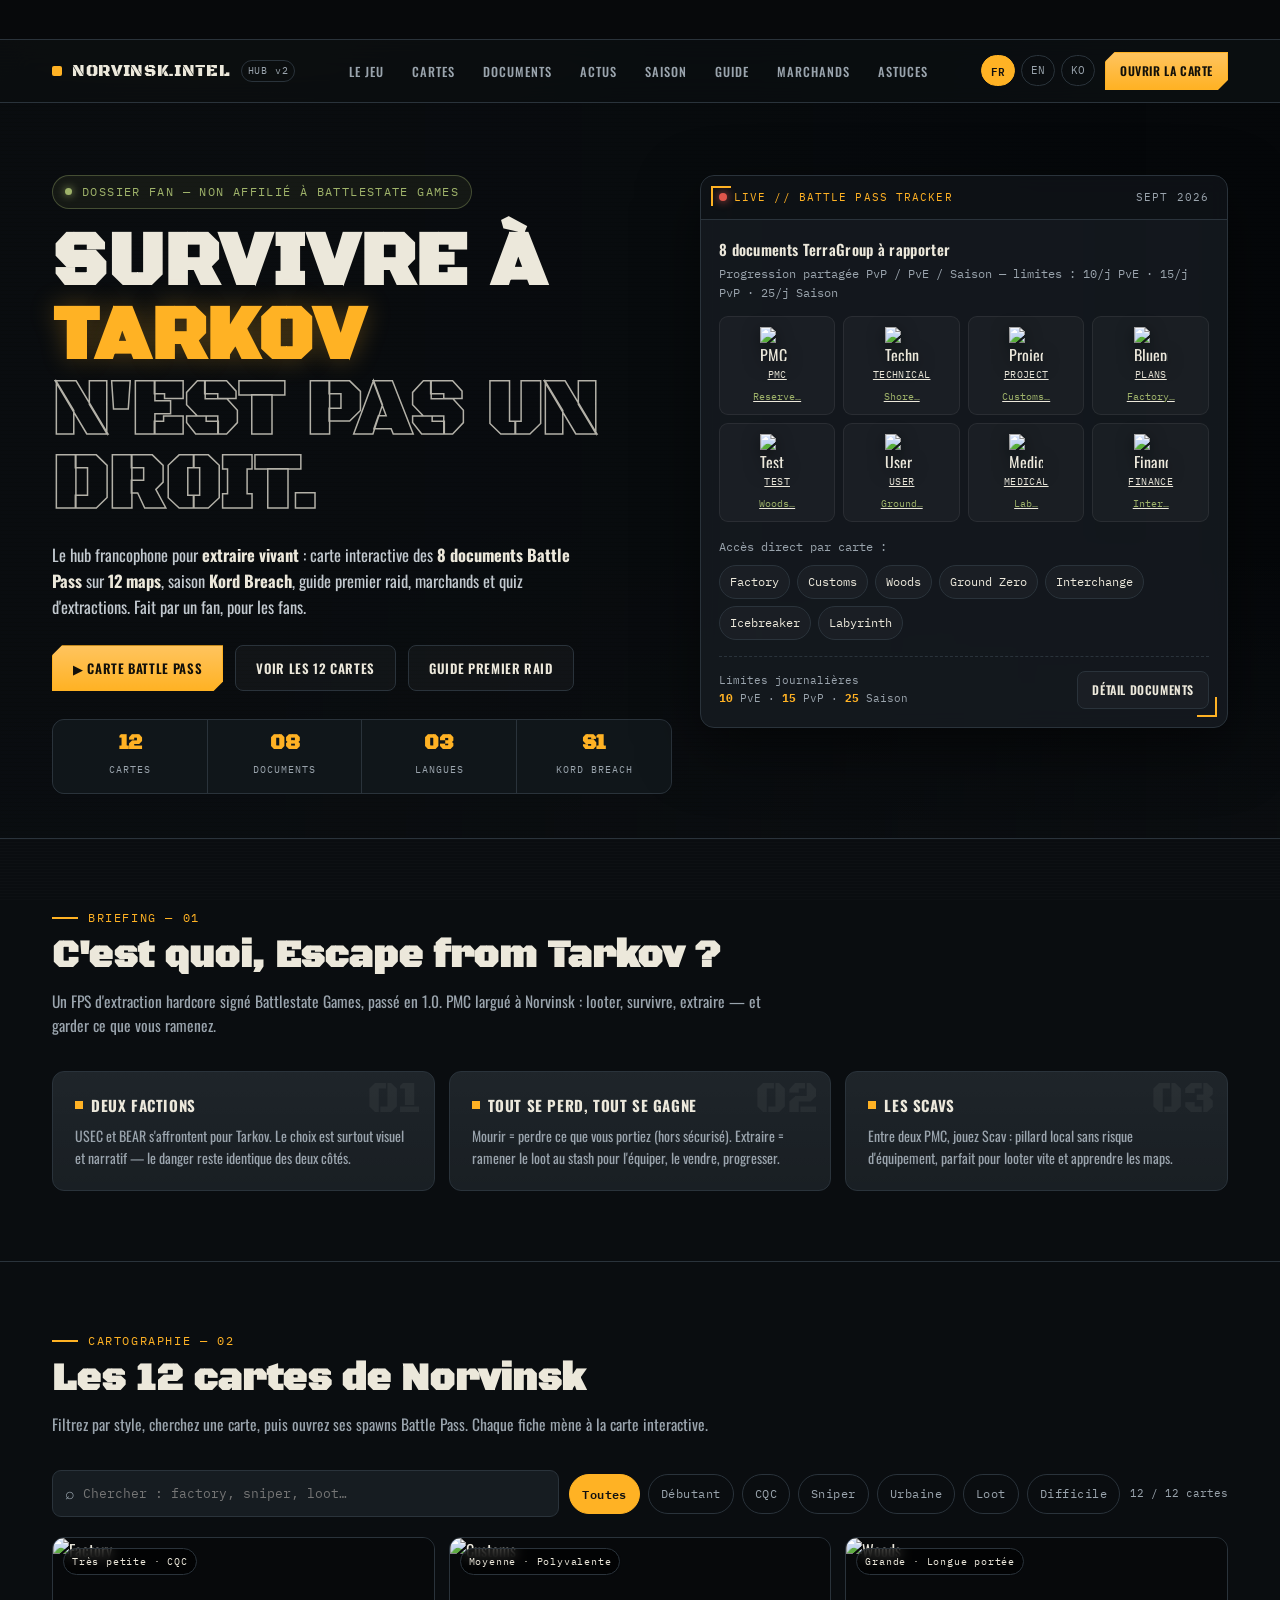
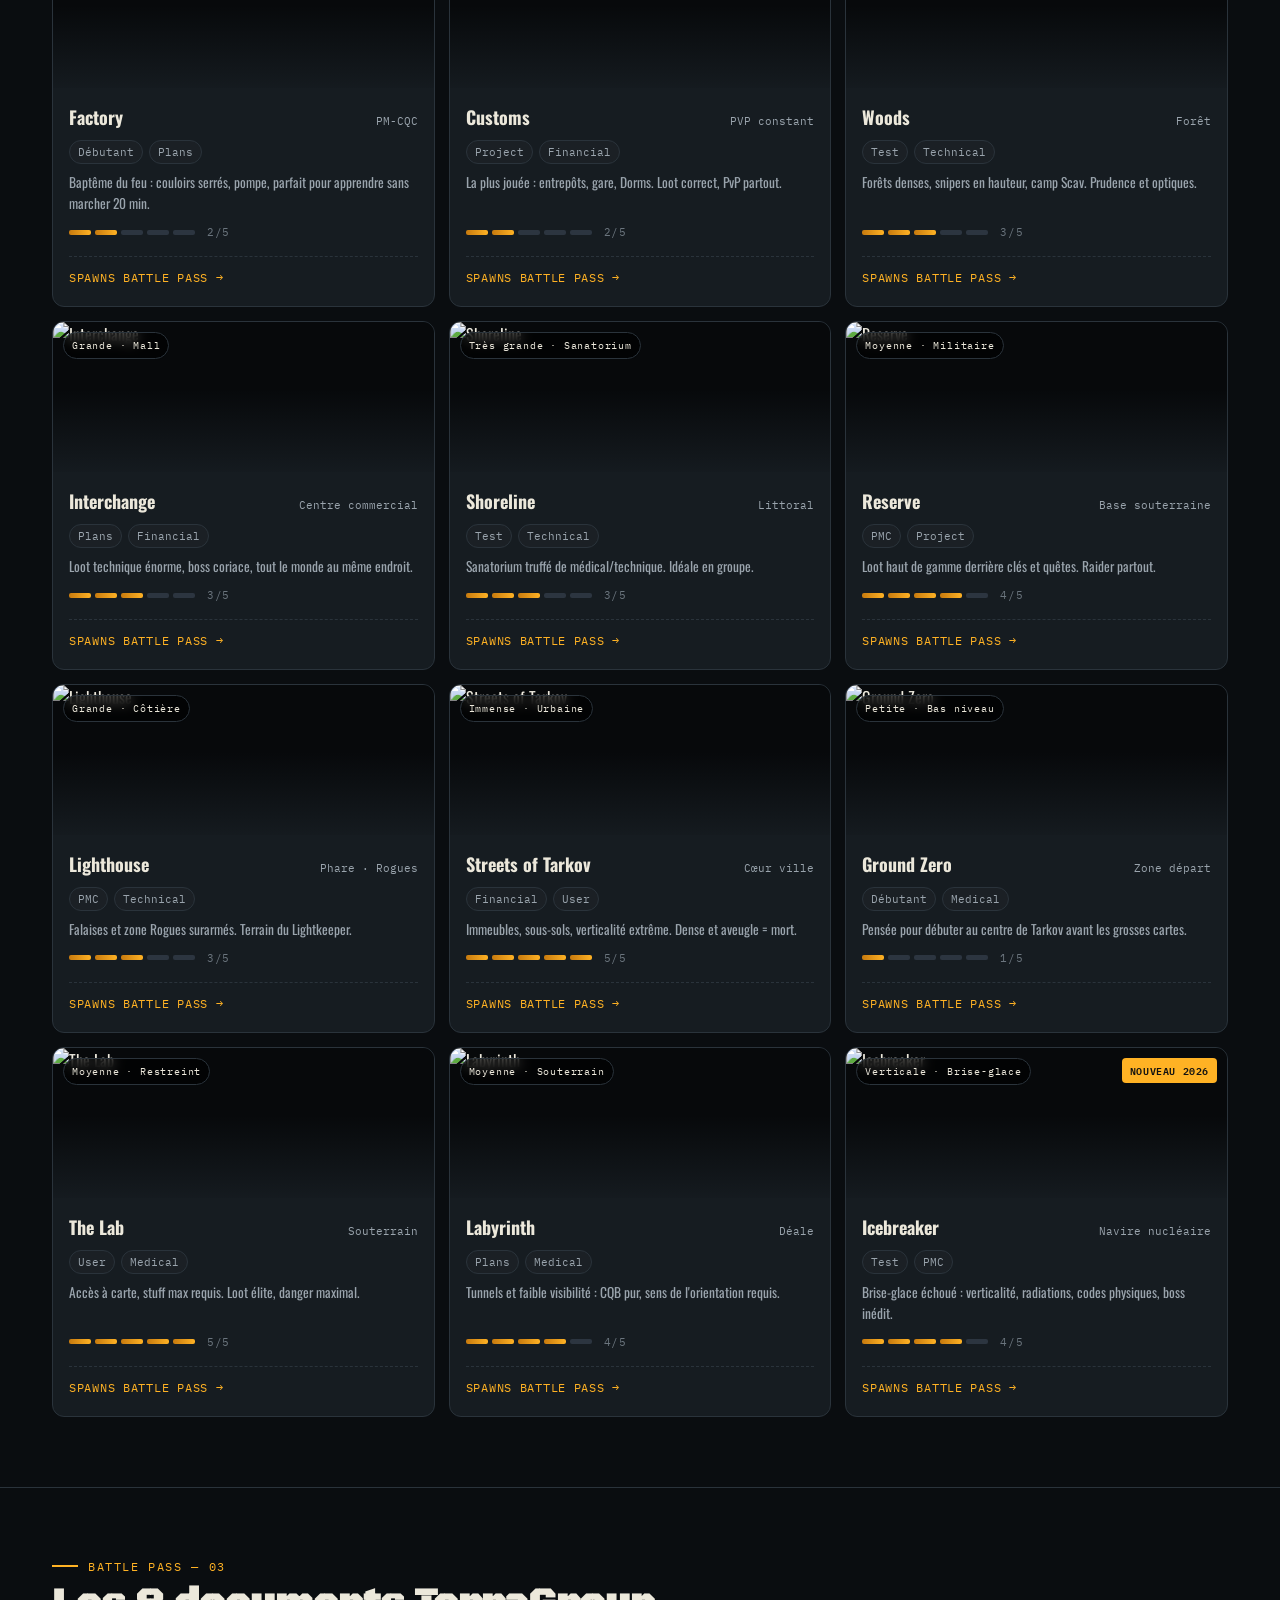
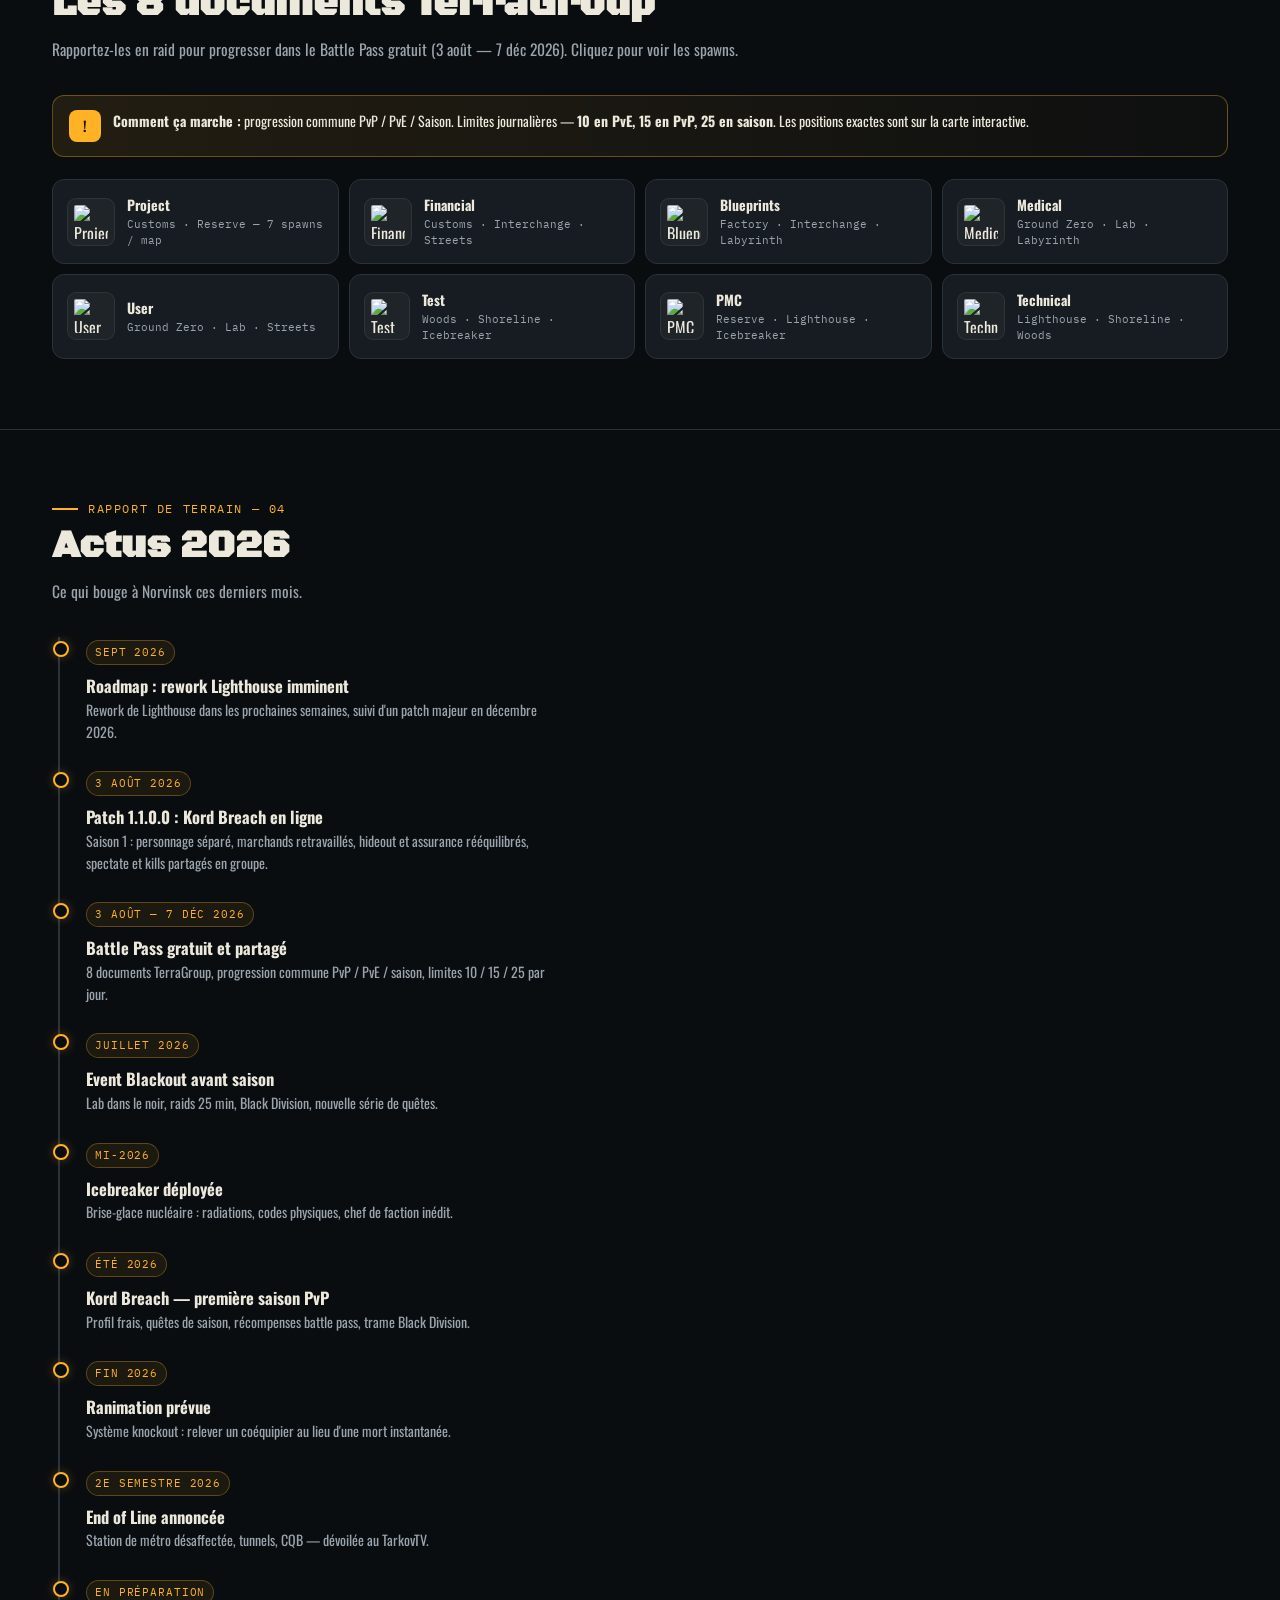
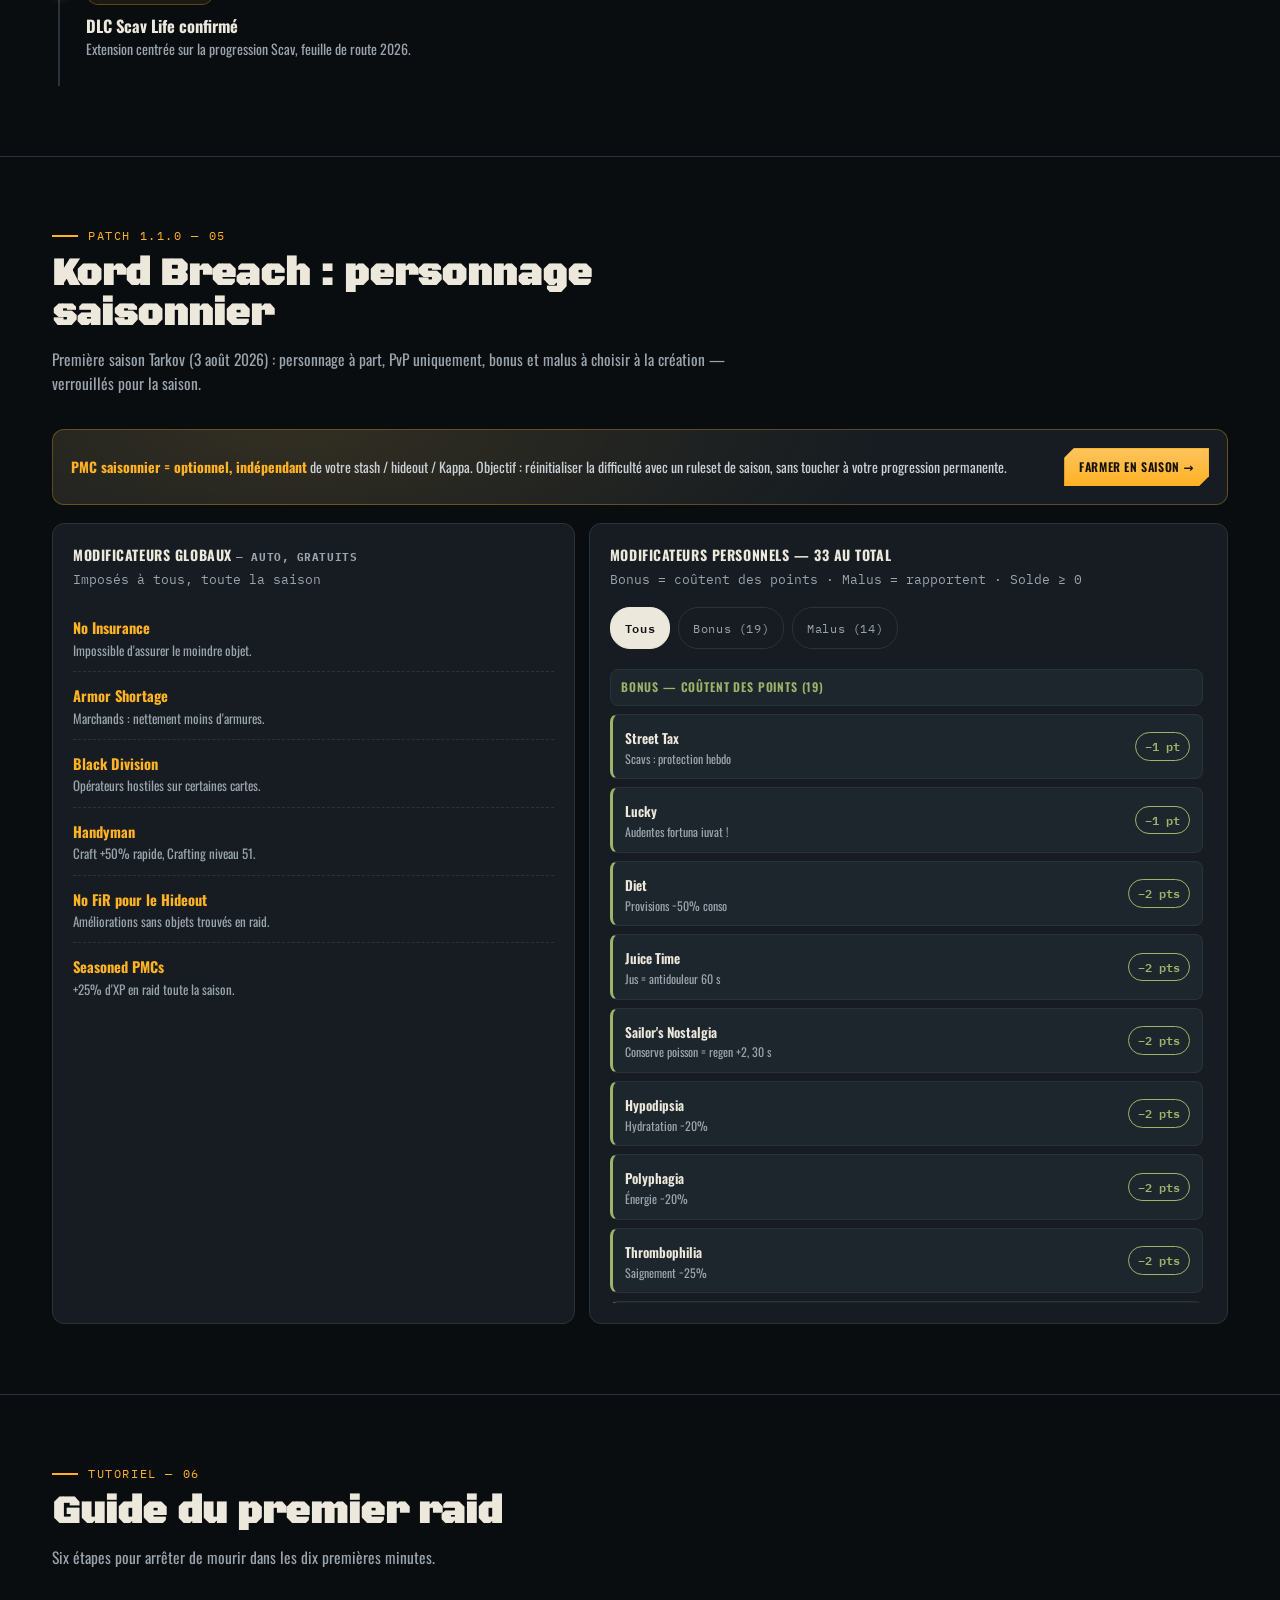
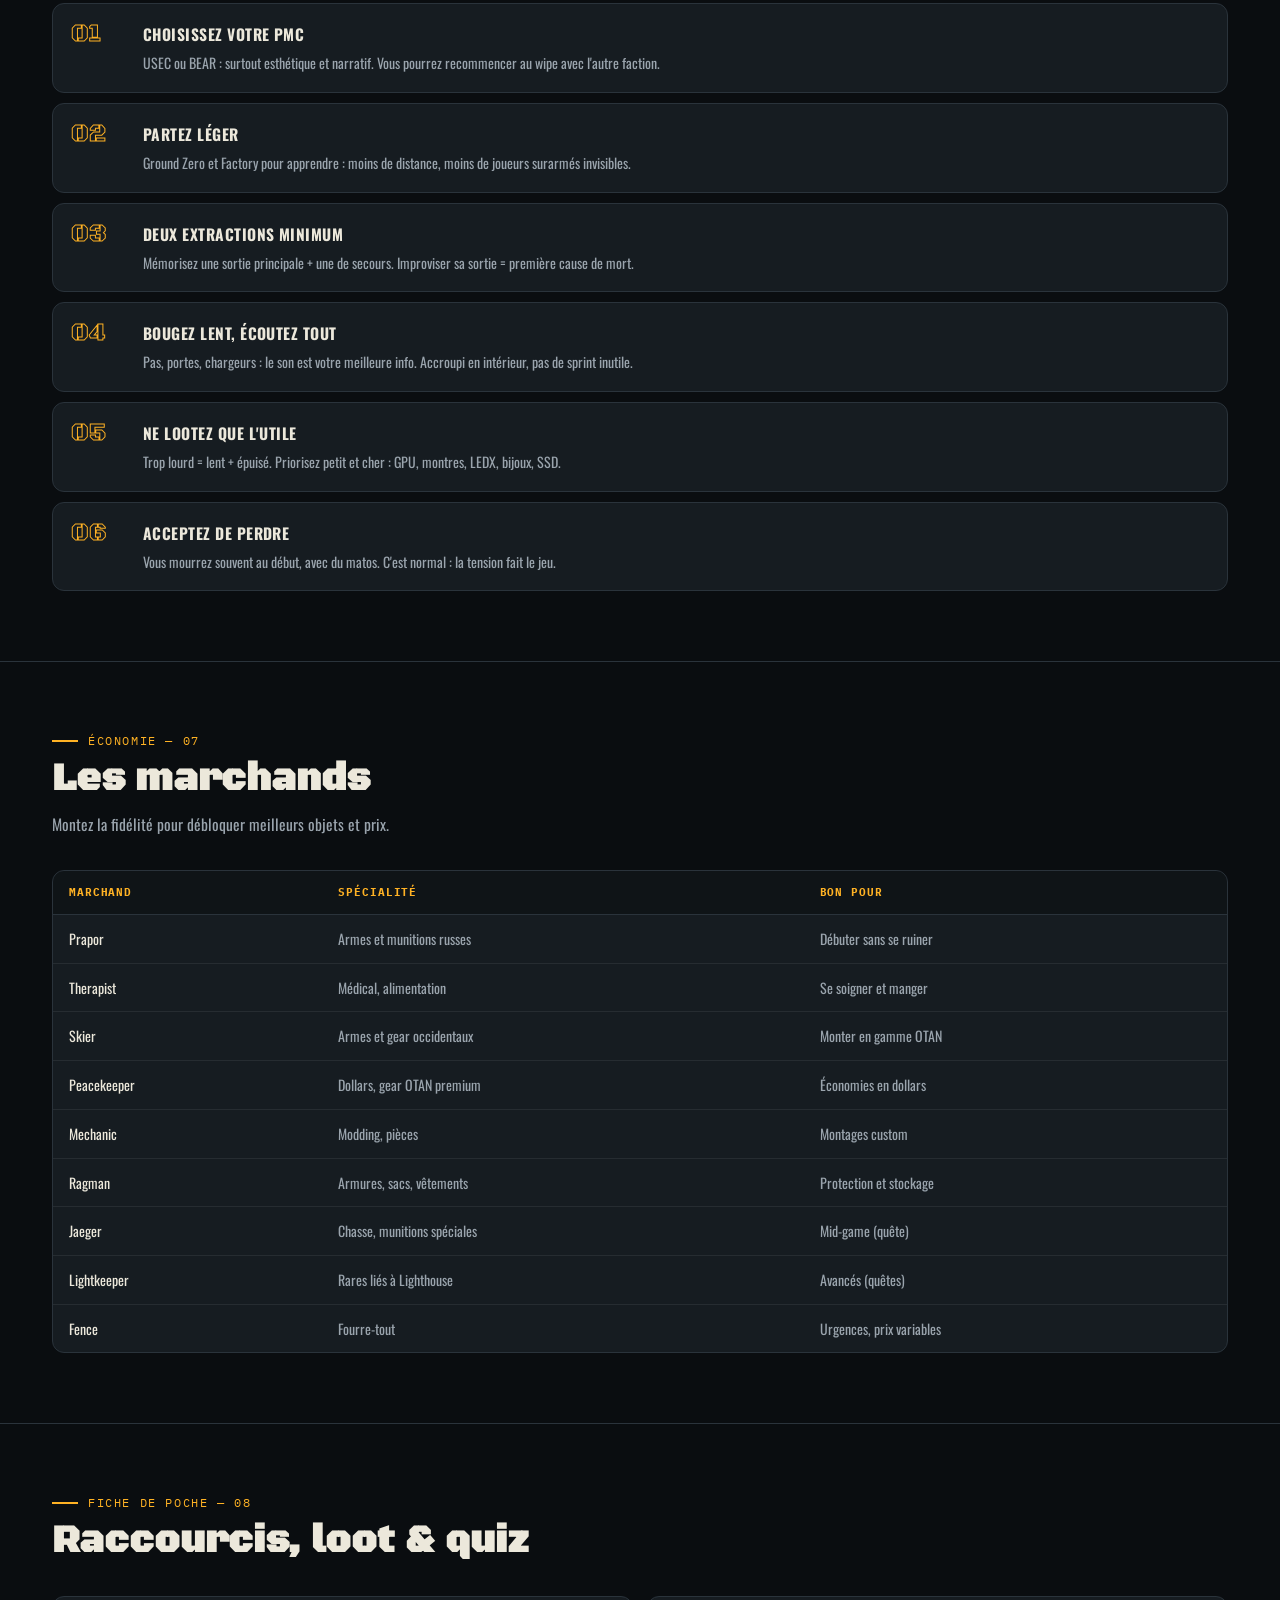
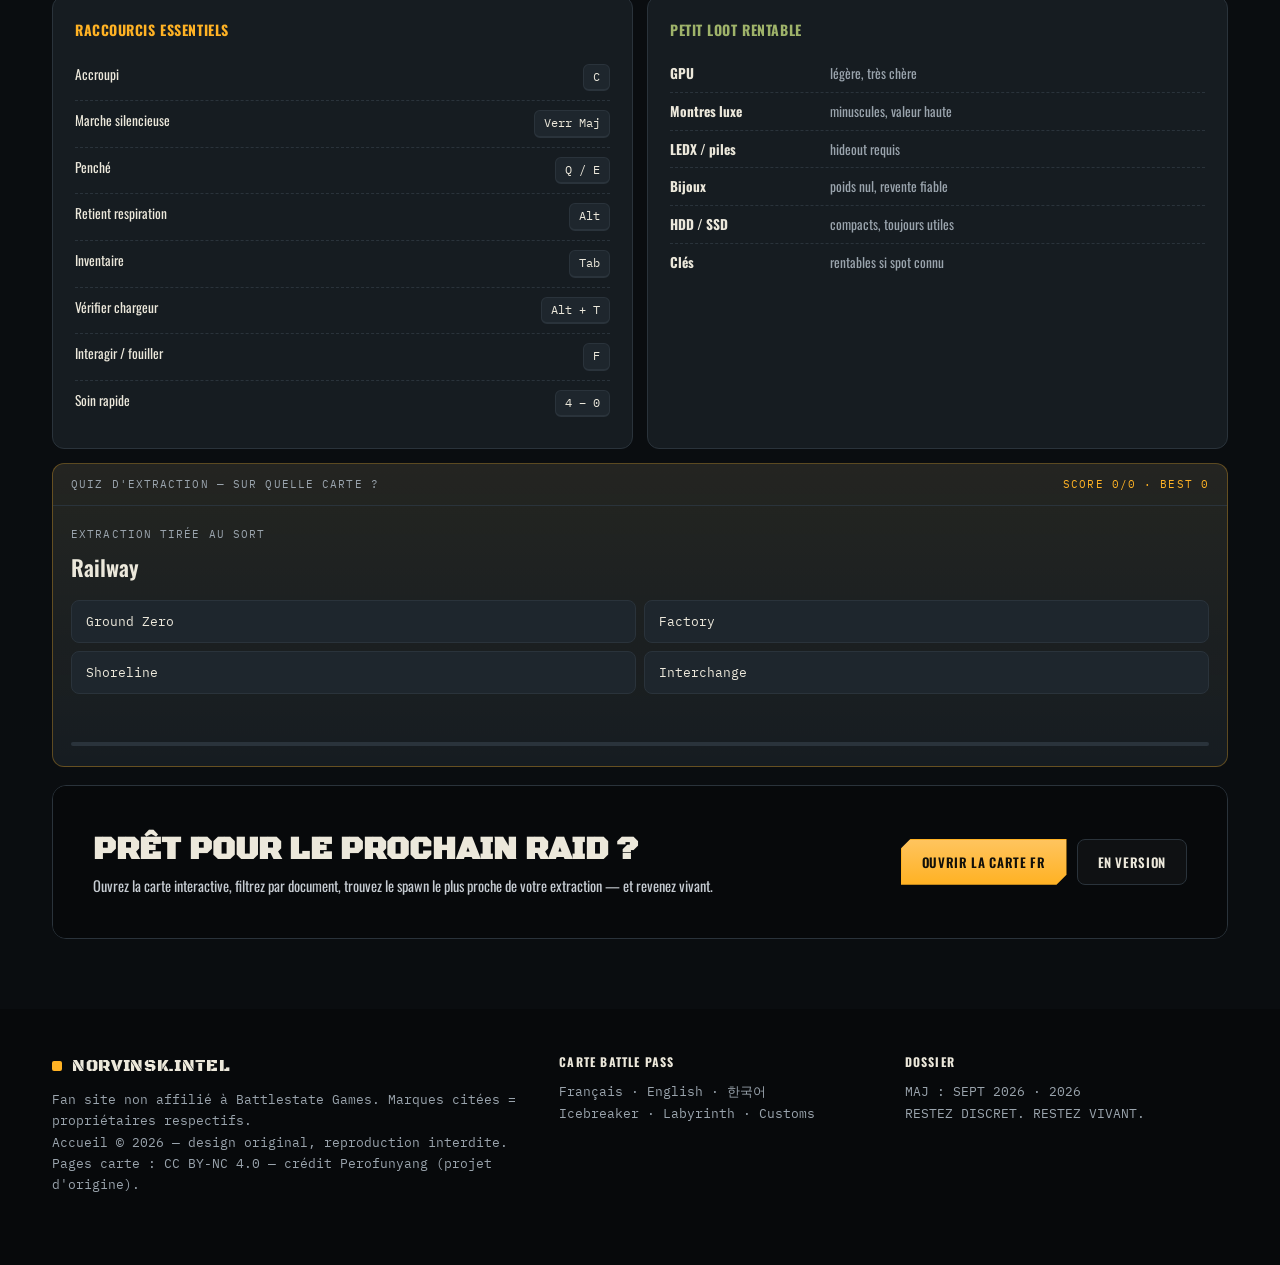
==== commit a01d2866: "Accueil : mentions copyright design original (reproduction interdite)" ====
--- a/index.html
+++ b/index.html
@@ -1,4 +1,5 @@
 <!DOCTYPE html>
+<!-- © 2026 coyotte-hue — Page d'accueil originale NORVINSK.INTEL. Tous droits réservés. Reproduction interdite sans autorisation. -->
 <html lang="fr">
 <head>
 <meta charset="UTF-8">
@@ -342,7 +343,7 @@
 
 <footer>
   <div class="wrap f-grid">
-    <div><div class="brand stencil" style="margin-bottom:10px"><span class="pulse"></span>NORVINSK.INTEL</div><p>Fan site non affilié à Battlestate Games. Marques citées = propriétaires respectifs.<br>Code &amp; contenu : CC BY-NC 4.0 — crédit Perofunyang (projet d'origine).</p></div>
+    <div><div class="brand stencil" style="margin-bottom:10px"><span class="pulse"></span>NORVINSK.INTEL</div><p>Fan site non affilié à Battlestate Games. Marques citées = propriétaires respectifs.<br>Accueil © 2026 — design original, reproduction interdite.<br>Pages carte : CC BY-NC 4.0 — crédit Perofunyang (projet d'origine).</p></div>
     <div><h4>Carte Battle Pass</h4><p><a href="./fr.html?map=factory">Français</a> · <a href="./en.html?map=factory">English</a> · <a href="./ko.html?map=factory">한국어</a><br><a href="./fr.html?map=icebreaker">Icebreaker</a> · <a href="./fr.html?map=labyrinth">Labyrinth</a> · <a href="./fr.html?map=customs">Customs</a></p></div>
     <div><h4>Dossier</h4><p>MAJ : SEPT 2026 · <span id="year">2026</span><br>RESTEZ DISCRET. RESTEZ VIVANT.</p></div>
   </div>
--- a/css/home.css
+++ b/css/home.css
@@ -1,4 +1,5 @@
-/* NORVINSK.INTEL — Home Hub v2 (refonte totale) */
+/* © 2026 coyotte-hue — Page d'accueil originale NORVINSK.INTEL. Tous droits réservés. Reproduction interdite sans autorisation.
+   (Les pages carte fr/en/ko restent sous CC BY-NC 4.0, crédit Perofunyang ; assets EFT © Battlestate Games.) — Home Hub v2 */
 @import url('https://fonts.googleapis.com/css2?family=Black+Ops+One&family=Oswald:wght@400;500;600;700&family=IBM+Plex+Mono:wght@400;500;600&display=swap');
 
 :root{
@@ -213,8 +214,8 @@
 .tabs{display:flex;gap:8px;margin:18px 0 14px;flex-wrap:wrap}
 .tab{font-family:var(--font-m);font-size:12px;letter-spacing:.05em;padding:10px 14px;border-radius:20px;border:1px solid var(--line);background:transparent;color:var(--steel);cursor:pointer}
 .tab.on{color:#111;background:var(--bone);border-color:var(--bone);font-weight:600}
-.tab.pos.on{background:var(--danger);border-color:var(--danger);color:#fff}
-.tab.neg.on{background:var(--olive);border-color:var(--olive);color:#111}
+.tab.pos.on{background:var(--olive);border-color:var(--olive);color:#111}
+.tab.neg.on{background:var(--danger);border-color:var(--danger);color:#fff}
 .two-col{display:grid;gap:14px}
 @media(min-width:900px){.two-col{grid-template-columns:.9fr 1.1fr}}
 .panel{background:var(--panel-solid);border:1px solid var(--line);border-radius:12px;padding:20px}
@@ -228,15 +229,15 @@
 .mods::-webkit-scrollbar{width:8px}
 .mods::-webkit-scrollbar-thumb{background:var(--line);border-radius:8px}
 .mod{display:flex;justify-content:space-between;gap:12px;align-items:center;background:var(--panel-2);border:1px solid var(--line);border-left:3px solid var(--line);border-radius:8px;padding:10px 12px}
-.mod.pos{border-left-color:var(--danger)}
-.mod.neg{border-left-color:var(--olive)}
+.mod.pos{border-left-color:var(--olive)}
+.mod.neg{border-left-color:var(--danger)}
 .mod b{font-size:13.5px;font-weight:600}
 .mod small{color:var(--steel);font-size:12px;display:block}
 .cost{font-family:var(--font-m);font-size:12px;font-weight:600;white-space:nowrap;padding:4px 9px;border:1px solid;border-radius:20px}
-.cost.pos{color:var(--danger);border-color:var(--danger)}
-.cost.neg{color:var(--olive);border-color:var(--olive)}
+.cost.pos{color:var(--olive);border-color:var(--olive)}
+.cost.neg{color:var(--danger);border-color:var(--danger)}
 .grp{position:sticky;top:0;font-size:12px;letter-spacing:.07em;text-transform:uppercase;font-weight:600;padding:8px 10px;background:var(--panel-2);border:1px solid var(--line);border-radius:8px;margin-top:6px}
-.grp.pos{color:var(--danger)}.grp.neg{color:var(--olive)}
+.grp.pos{color:var(--olive)}.grp.neg{color:var(--danger)}
 
 /* steps */
 .steps{display:grid;gap:10px}
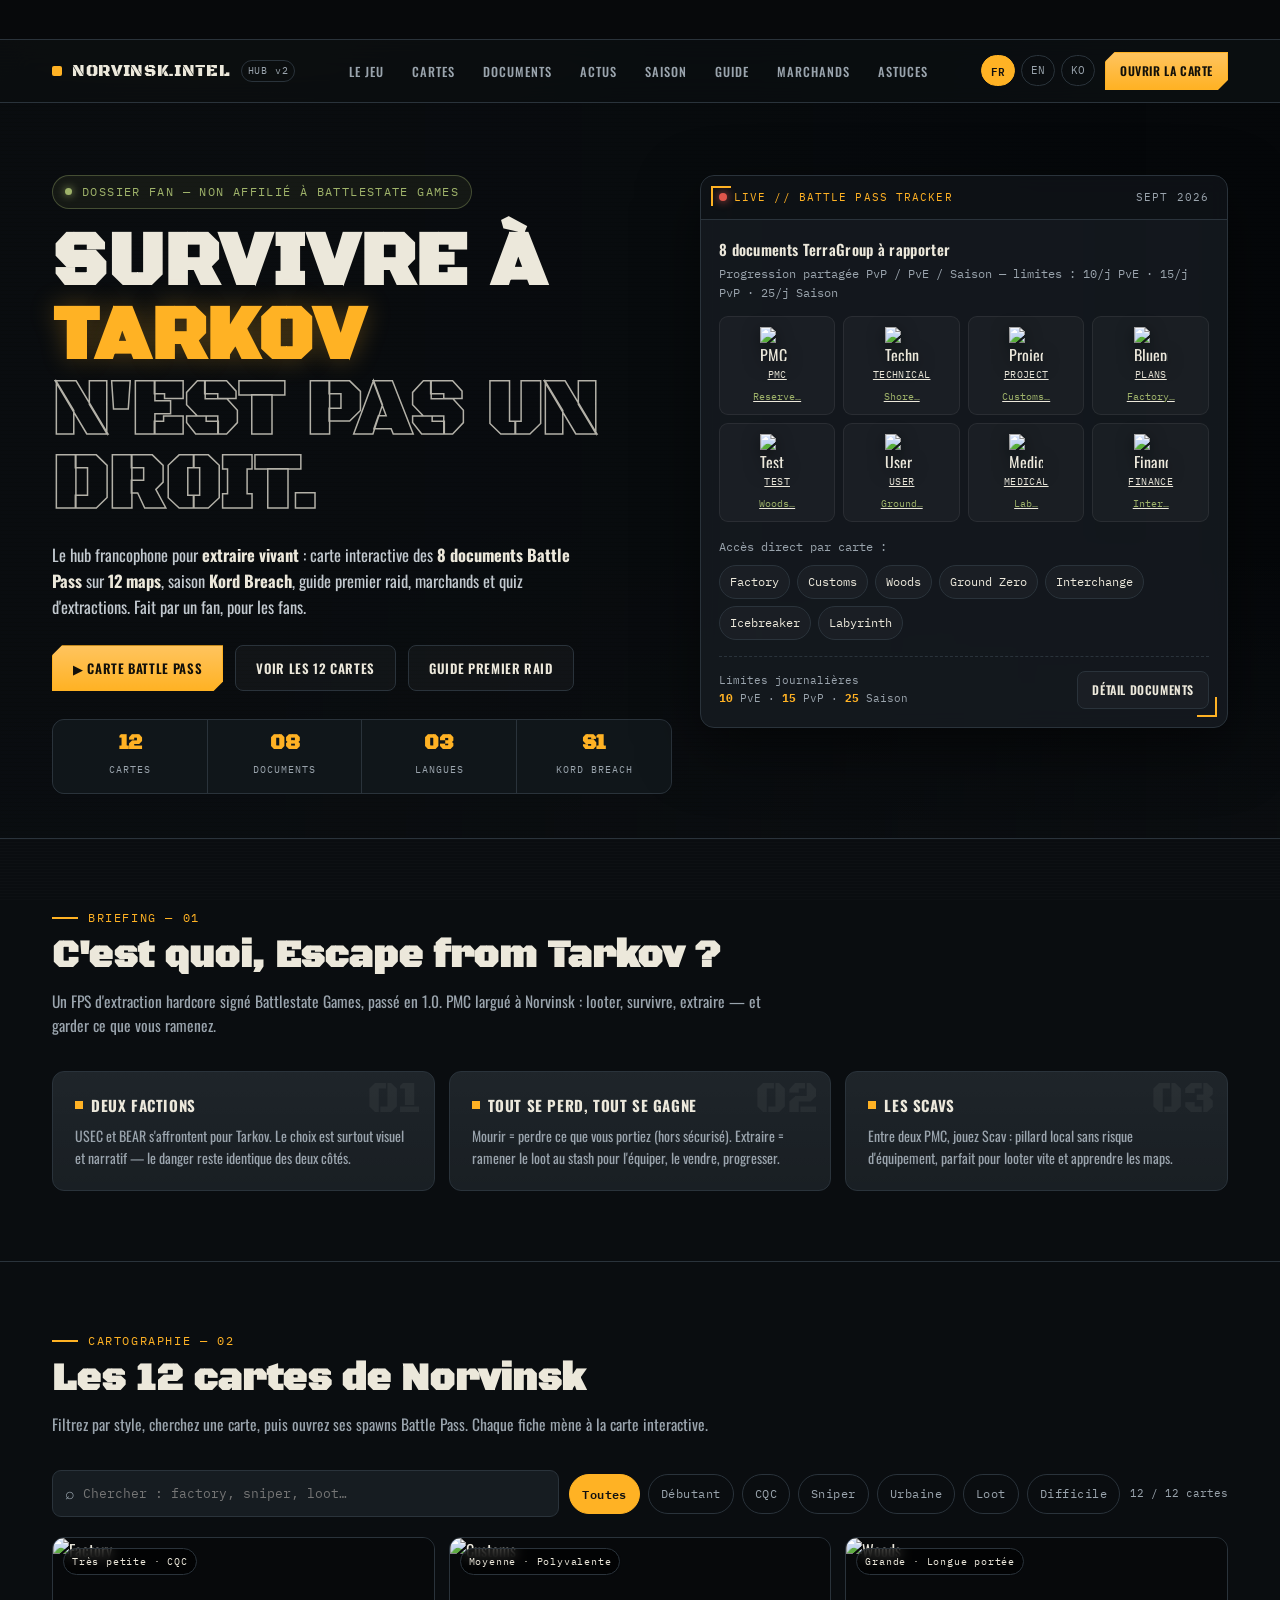
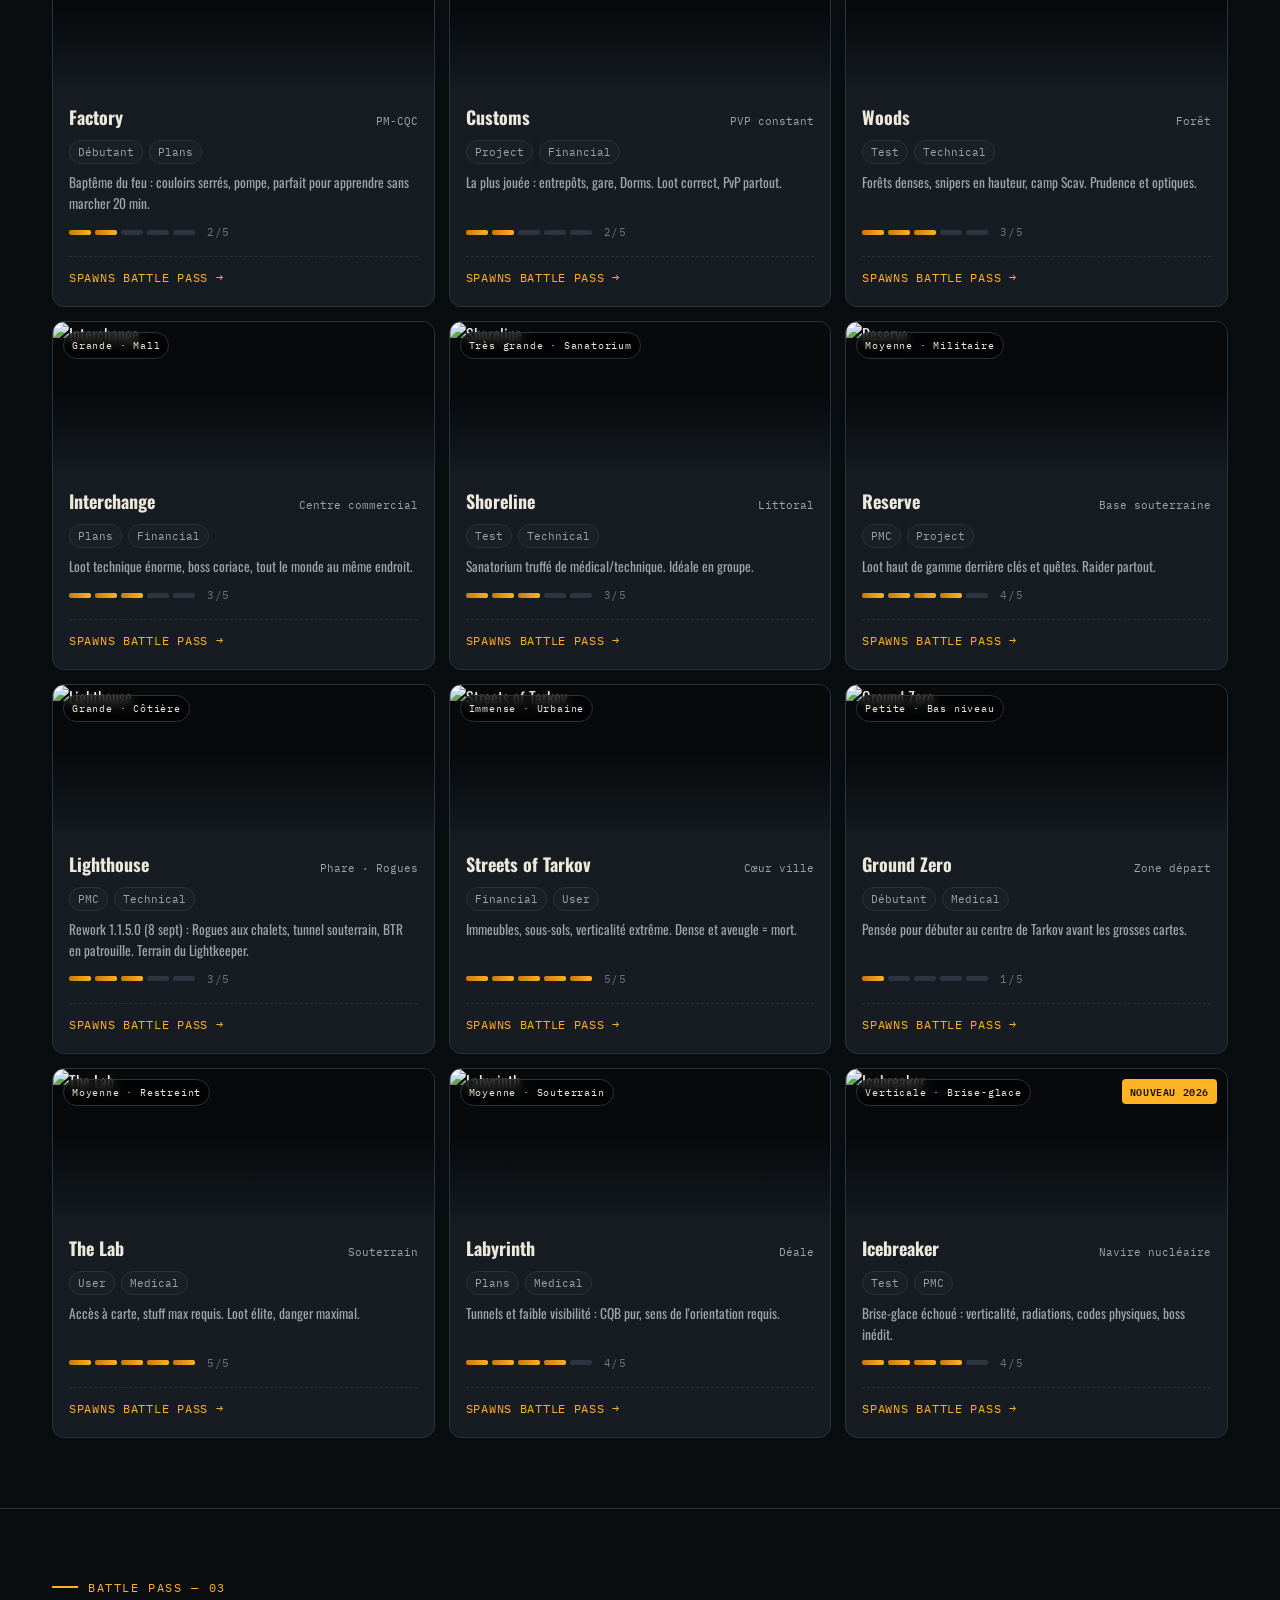
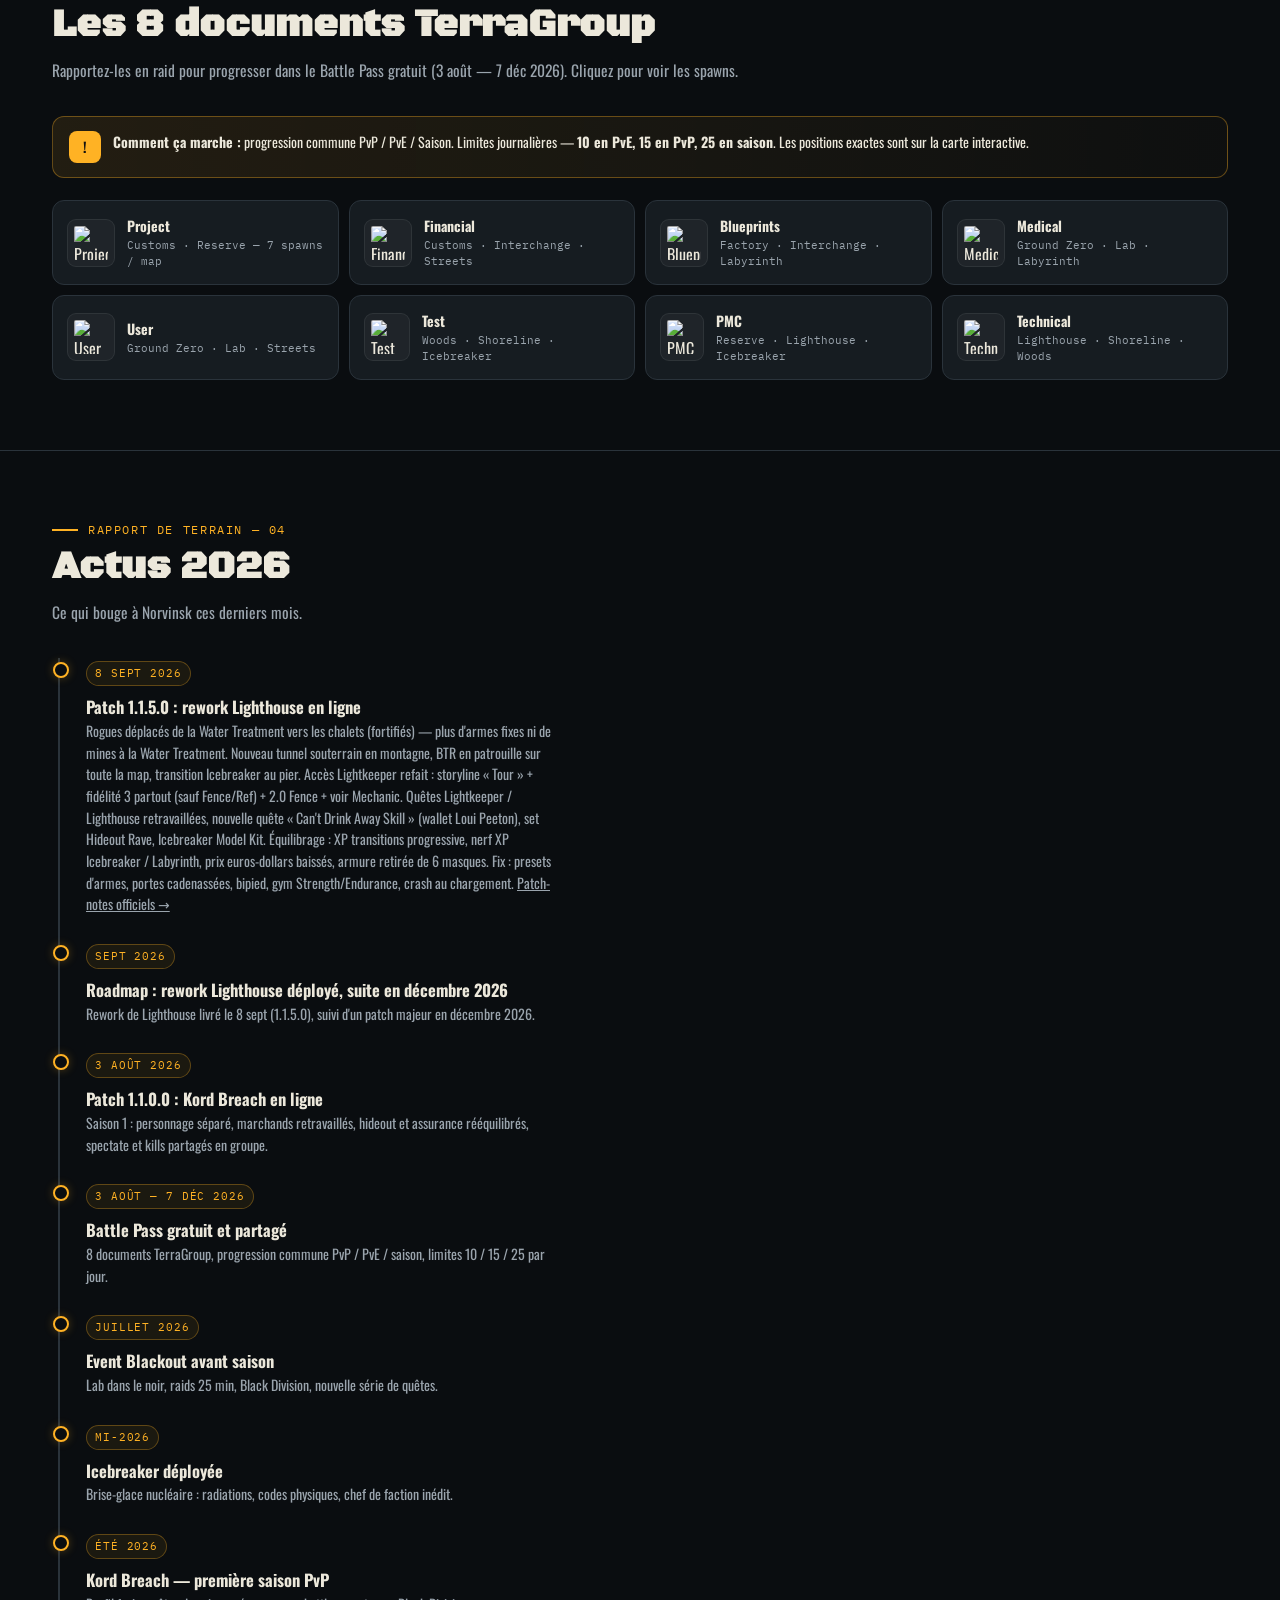
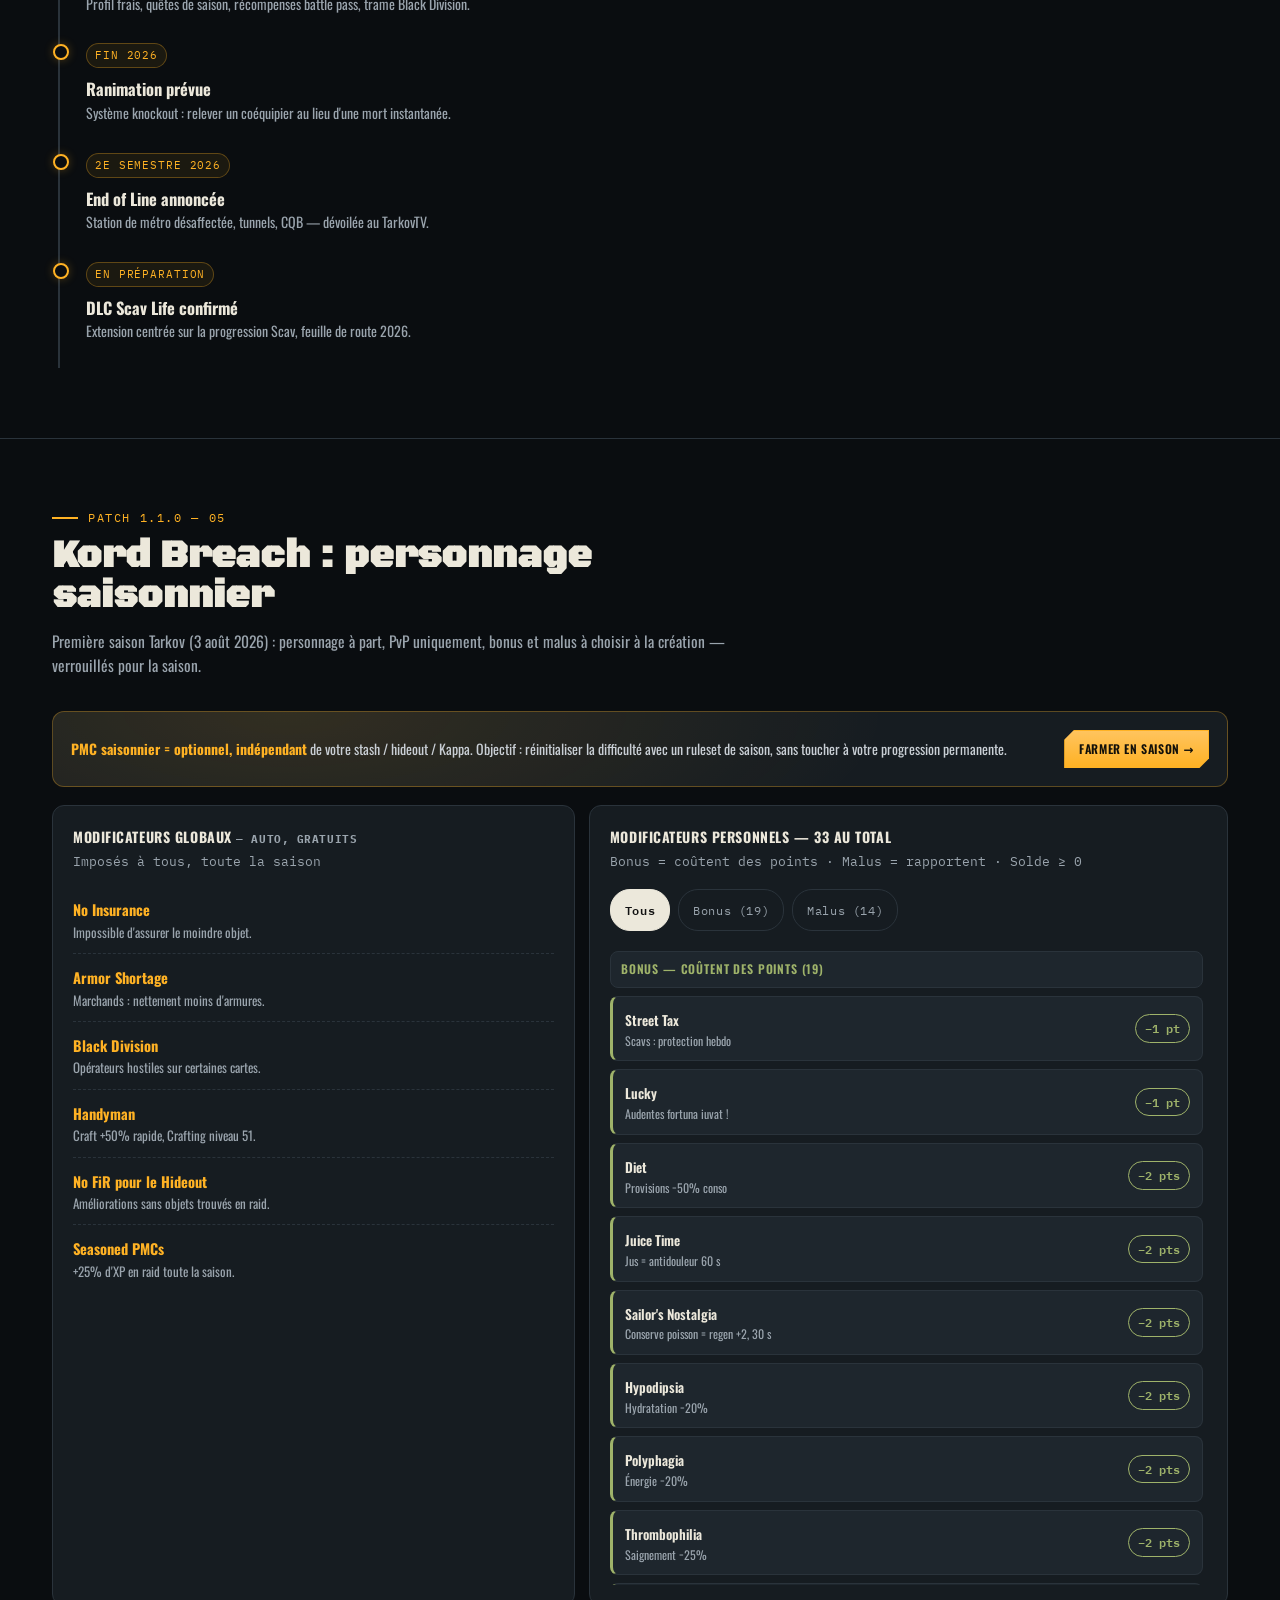
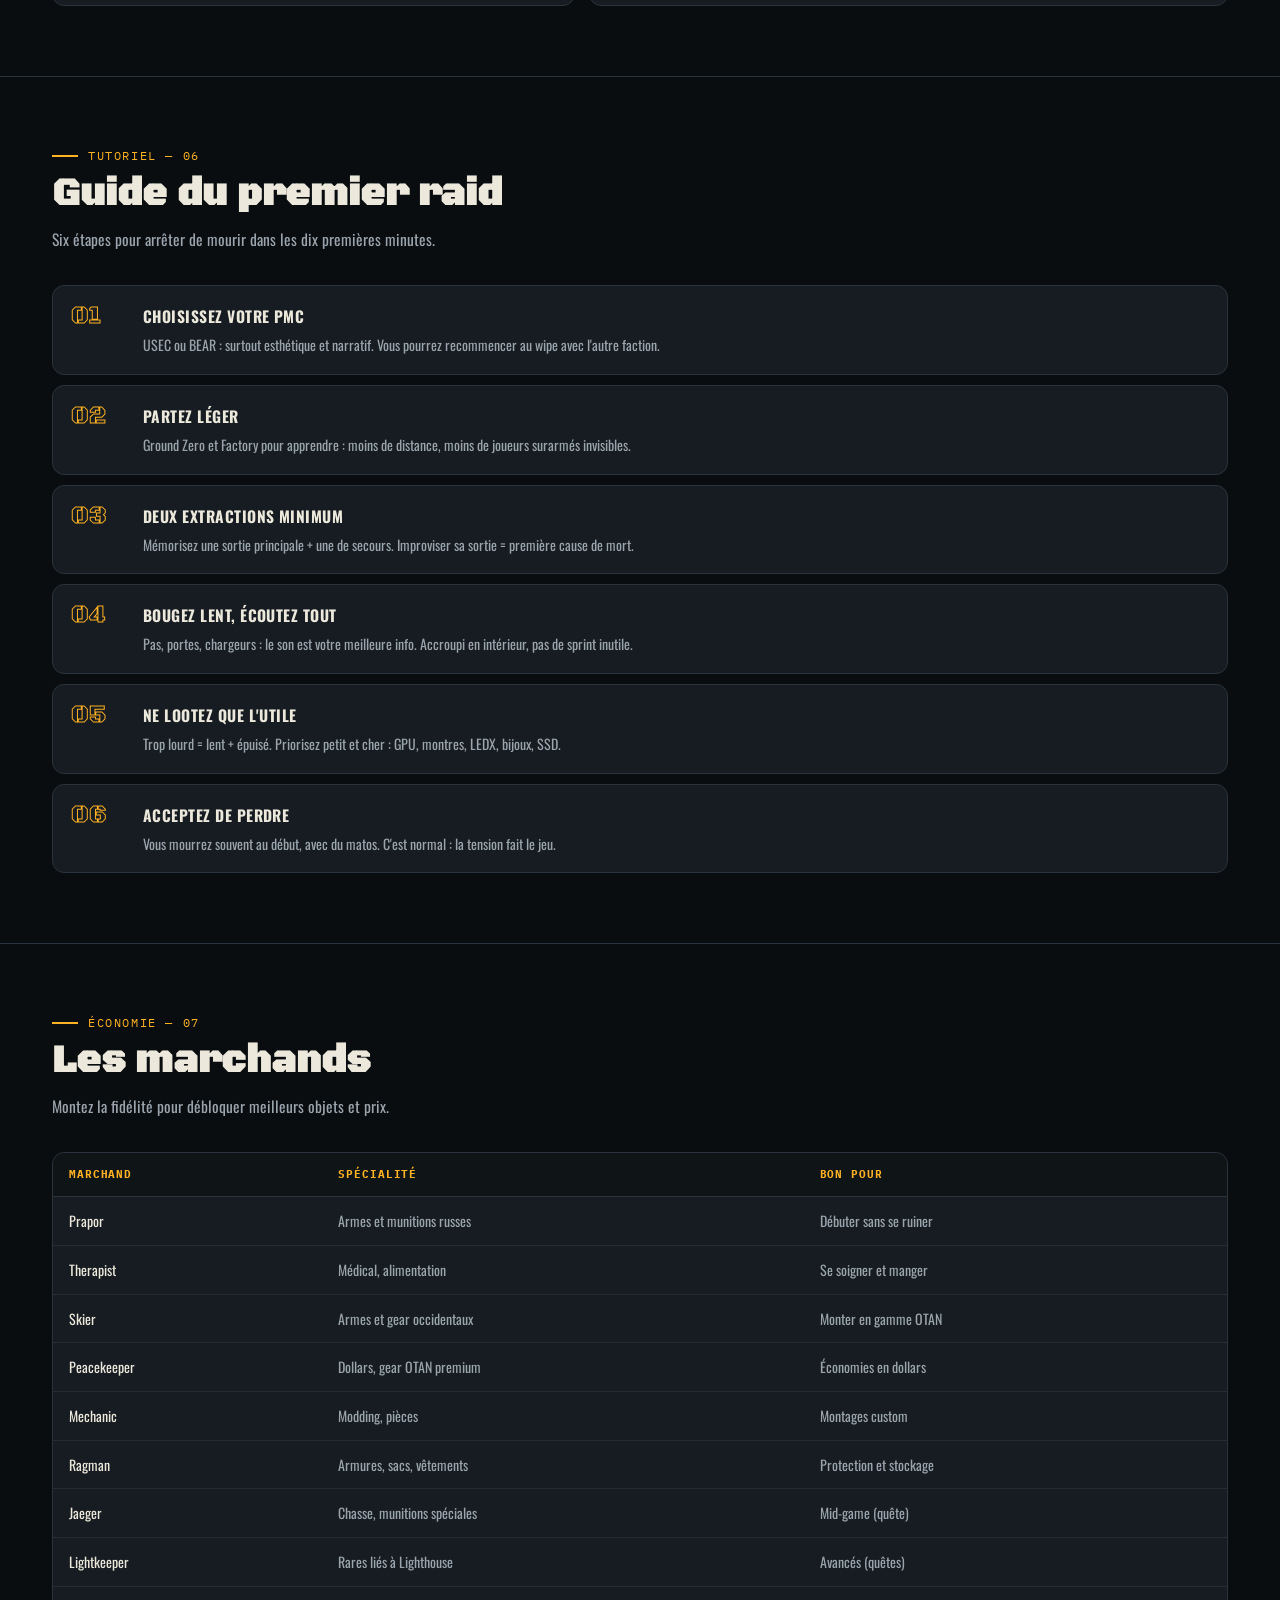
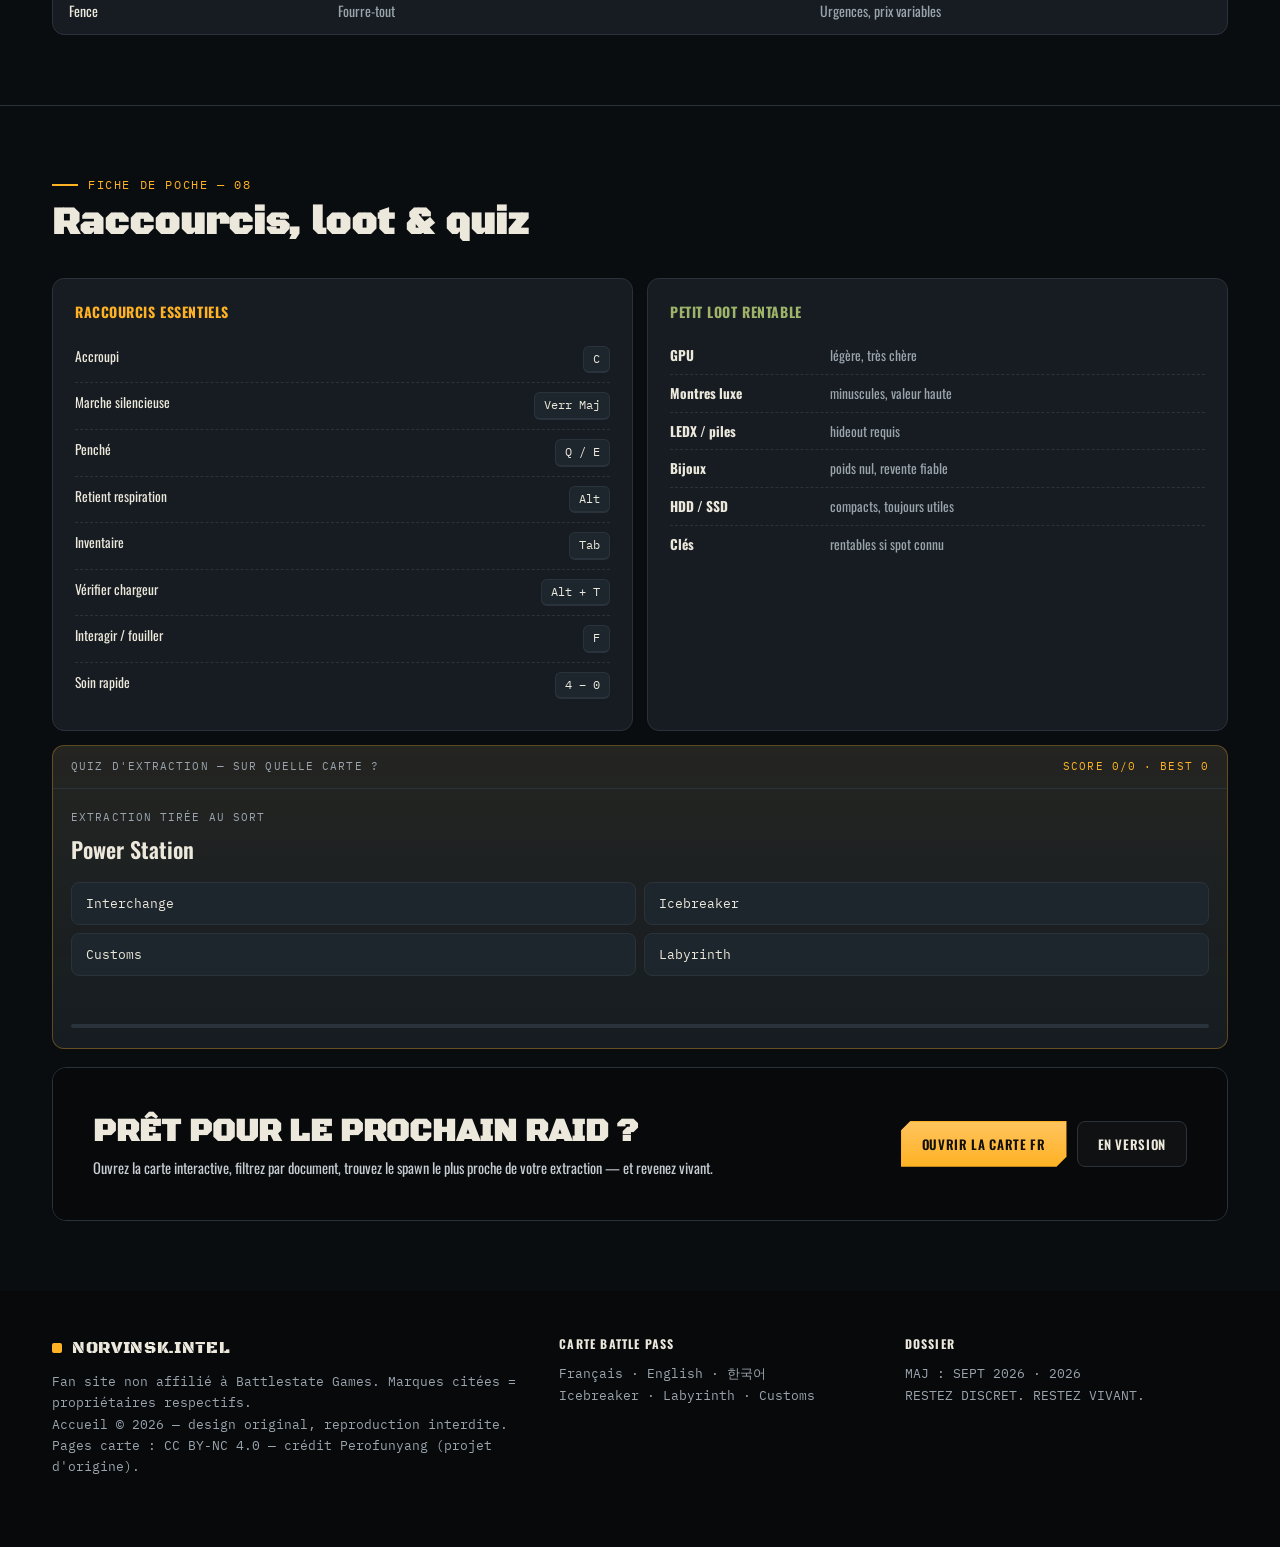
==== commit a696f3fa: "Actus 8 sept 2026 : patch 1.1.5.0 rework Lighthouse en ligne" ====
--- a/index.html
+++ b/index.html
@@ -28,7 +28,7 @@
 <div id="progress"></div>
 
 <div class="ticker" aria-hidden="true">
-  <div class="ticker-track">RAID BRIEFING <b>//</b> NORVINSK — CONFLIT ACTIF <b>//</b> 12 CARTES — 8 DOCUMENTS BATTLE PASS <b>//</b> SAISON 1 : KORD BREACH EN COURS <b>//</b> SITE FAN NON OFFICIEL <b>//</b> RESTEZ VIVANT <b>//</b></div>
+  <div class="ticker-track">RAID BRIEFING <b>//</b> NORVINSK — CONFLIT ACTIF <b>//</b> PATCH 1.1.5.0 — REWORK LIGHTHOUSE EN LIGNE <b>//</b> 12 CARTES — 8 DOCUMENTS BATTLE PASS <b>//</b> SAISON 1 : KORD BREACH EN COURS <b>//</b> SITE FAN NON OFFICIEL <b>//</b> RESTEZ VIVANT <b>//</b></div>
 </div>
 
 <header class="site">
@@ -158,7 +158,7 @@
       <article class="map-card reveal" data-name="interchange" data-tags="grande loot cqc centre commercial"><div class="map-thumb"><img src="./assets/maps/interchange.webp" alt="Interchange" loading="lazy"><span class="badge">Grande · Mall</span></div><div class="map-body"><h3>Interchange <small>Centre commercial</small></h3><div class="map-meta"><span class="pill">Plans</span><span class="pill">Financial</span></div><p>Loot technique énorme, boss coriace, tout le monde au même endroit.</p><div class="diff"><i class="on"></i><i class="on"></i><i class="on"></i><i></i><i></i><span>3/5</span></div><a class="map-link" href="./fr.html?map=interchange">Spawns Battle Pass →</a></div></article>
       <article class="map-card reveal" data-name="shoreline" data-tags="grande loot sniper sanatorium"><div class="map-thumb"><img src="./assets/maps/shoreline.webp" alt="Shoreline" loading="lazy"><span class="badge">Très grande · Sanatorium</span></div><div class="map-body"><h3>Shoreline <small>Littoral</small></h3><div class="map-meta"><span class="pill">Test</span><span class="pill">Technical</span></div><p>Sanatorium truffé de médical/technique. Idéale en groupe.</p><div class="diff"><i class="on"></i><i class="on"></i><i class="on"></i><i></i><i></i><span>3/5</span></div><a class="map-link" href="./fr.html?map=shoreline">Spawns Battle Pass →</a></div></article>
       <article class="map-card reveal" data-name="reserve" data-tags="moyenne militaire loot difficile souterrain"><div class="map-thumb"><img src="./assets/maps/reserve.webp" alt="Reserve" loading="lazy"><span class="badge">Moyenne · Militaire</span></div><div class="map-body"><h3>Reserve <small>Base souterraine</small></h3><div class="map-meta"><span class="pill">PMC</span><span class="pill">Project</span></div><p>Loot haut de gamme derrière clés et quêtes. Raider partout.</p><div class="diff"><i class="on"></i><i class="on"></i><i class="on"></i><i class="on"></i><i></i><span>4/5</span></div><a class="map-link" href="./fr.html?map=reserve">Spawns Battle Pass →</a></div></article>
-      <article class="map-card reveal" data-name="lighthouse" data-tags="grande côtière difficile sniper rogues"><div class="map-thumb"><img src="./assets/maps/lighthouse.png" alt="Lighthouse" loading="lazy"><span class="badge">Grande · Côtière</span></div><div class="map-body"><h3>Lighthouse <small>Phare · Rogues</small></h3><div class="map-meta"><span class="pill">PMC</span><span class="pill">Technical</span></div><p>Falaises et zone Rogues surarmés. Terrain du Lightkeeper.</p><div class="diff"><i class="on"></i><i class="on"></i><i class="on"></i><i></i><i></i><span>3/5</span></div><a class="map-link" href="./fr.html?map=lighthouse">Spawns Battle Pass →</a></div></article>
+      <article class="map-card reveal" data-name="lighthouse" data-tags="grande côtière difficile sniper rogues"><div class="map-thumb"><img src="./assets/maps/lighthouse.png" alt="Lighthouse" loading="lazy"><span class="badge">Grande · Côtière</span></div><div class="map-body"><h3>Lighthouse <small>Phare · Rogues</small></h3><div class="map-meta"><span class="pill">PMC</span><span class="pill">Technical</span></div><p>Rework 1.1.5.0 (8 sept) : Rogues aux chalets, tunnel souterrain, BTR en patrouille. Terrain du Lightkeeper.</p><div class="diff"><i class="on"></i><i class="on"></i><i class="on"></i><i></i><i></i><span>3/5</span></div><a class="map-link" href="./fr.html?map=lighthouse">Spawns Battle Pass →</a></div></article>
       <article class="map-card reveal" data-name="streets of tarkov" data-tags="immense urbaine difficile loot cqc verticale"><div class="map-thumb"><img src="./assets/maps/streets_of_tarkov.webp" alt="Streets of Tarkov" loading="lazy"><span class="badge">Immense · Urbaine</span></div><div class="map-body"><h3>Streets of Tarkov <small>Cœur ville</small></h3><div class="map-meta"><span class="pill">Financial</span><span class="pill">User</span></div><p>Immeubles, sous-sols, verticalité extrême. Dense et aveugle = mort.</p><div class="diff"><i class="on"></i><i class="on"></i><i class="on"></i><i class="on"></i><i class="on"></i><span>5/5</span></div><a class="map-link" href="./fr.html?map=streets_of_tarkov">Spawns Battle Pass →</a></div></article>
       <article class="map-card reveal" data-name="ground zero" data-tags="petite debutant urbaine"><div class="map-thumb"><img src="./assets/maps/ground_zero.webp" alt="Ground Zero" loading="lazy"><span class="badge">Petite · Bas niveau</span></div><div class="map-body"><h3>Ground Zero <small>Zone départ</small></h3><div class="map-meta"><span class="pill">Débutant</span><span class="pill">Medical</span></div><p>Pensée pour débuter au centre de Tarkov avant les grosses cartes.</p><div class="diff"><i class="on"></i><i></i><i></i><i></i><i></i><span>1/5</span></div><a class="map-link" href="./fr.html?map=ground_zero">Spawns Battle Pass →</a></div></article>
       <article class="map-card reveal" data-name="lab" data-tags="moyenne difficile loot cqc restreint"><div class="map-thumb"><img src="./assets/maps/lab.webp" alt="The Lab" loading="lazy"><span class="badge">Moyenne · Restreint</span></div><div class="map-body"><h3>The Lab <small>Souterrain</small></h3><div class="map-meta"><span class="pill">User</span><span class="pill">Medical</span></div><p>Accès à carte, stuff max requis. Loot élite, danger maximal.</p><div class="diff"><i class="on"></i><i class="on"></i><i class="on"></i><i class="on"></i><i class="on"></i><span>5/5</span></div><a class="map-link" href="./fr.html?map=lab">Spawns Battle Pass →</a></div></article>
@@ -192,7 +192,8 @@
   <div class="wrap">
     <div class="sec-head reveal"><span class="sec-eyebrow">Rapport de terrain — 04</span><h2>Actus 2026</h2><p>Ce qui bouge à Norvinsk ces derniers mois.</p></div>
     <div class="timeline reveal">
-      <div class="t-item"><span class="date">SEPT 2026</span><h4>Roadmap : rework Lighthouse imminent</h4><p>Rework de Lighthouse dans les prochaines semaines, suivi d'un patch majeur en décembre 2026.</p></div>
+      <div class="t-item"><span class="date">8 SEPT 2026</span><h4>Patch 1.1.5.0 : rework Lighthouse en ligne</h4><p>Rogues déplacés de la Water Treatment vers les chalets (fortifiés) — plus d'armes fixes ni de mines à la Water Treatment. Nouveau tunnel souterrain en montagne, BTR en patrouille sur toute la map, transition Icebreaker au pier. Accès Lightkeeper refait : storyline « Tour » + fidélité 3 partout (sauf Fence/Ref) + 2.0 Fence + voir Mechanic. Quêtes Lightkeeper / Lighthouse retravaillées, nouvelle quête « Can't Drink Away Skill » (wallet Loui Peeton), set Hideout Rave, Icebreaker Model Kit. Équilibrage : XP transitions progressive, nerf XP Icebreaker / Labyrinth, prix euros-dollars baissés, armure retirée de 6 masques. Fix : presets d'armes, portes cadenassées, bipied, gym Strength/Endurance, crash au chargement. <a href="https://www.escapefromtarkov.com/news/id/408" target="_blank" rel="noopener">Patch-notes officiels →</a></p></div>
+      <div class="t-item"><span class="date">SEPT 2026</span><h4>Roadmap : rework Lighthouse déployé, suite en décembre 2026</h4><p>Rework de Lighthouse livré le 8 sept (1.1.5.0), suivi d'un patch majeur en décembre 2026.</p></div>
       <div class="t-item"><span class="date">3 AOÛT 2026</span><h4>Patch 1.1.0.0 : Kord Breach en ligne</h4><p>Saison 1 : personnage séparé, marchands retravaillés, hideout et assurance rééquilibrés, spectate et kills partagés en groupe.</p></div>
       <div class="t-item"><span class="date">3 AOÛT — 7 DÉC 2026</span><h4>Battle Pass gratuit et partagé</h4><p>8 documents TerraGroup, progression commune PvP / PvE / saison, limites 10 / 15 / 25 par jour.</p></div>
       <div class="t-item"><span class="date">JUILLET 2026</span><h4>Event Blackout avant saison</h4><p>Lab dans le noir, raids 25 min, Black Division, nouvelle série de quêtes.</p></div>
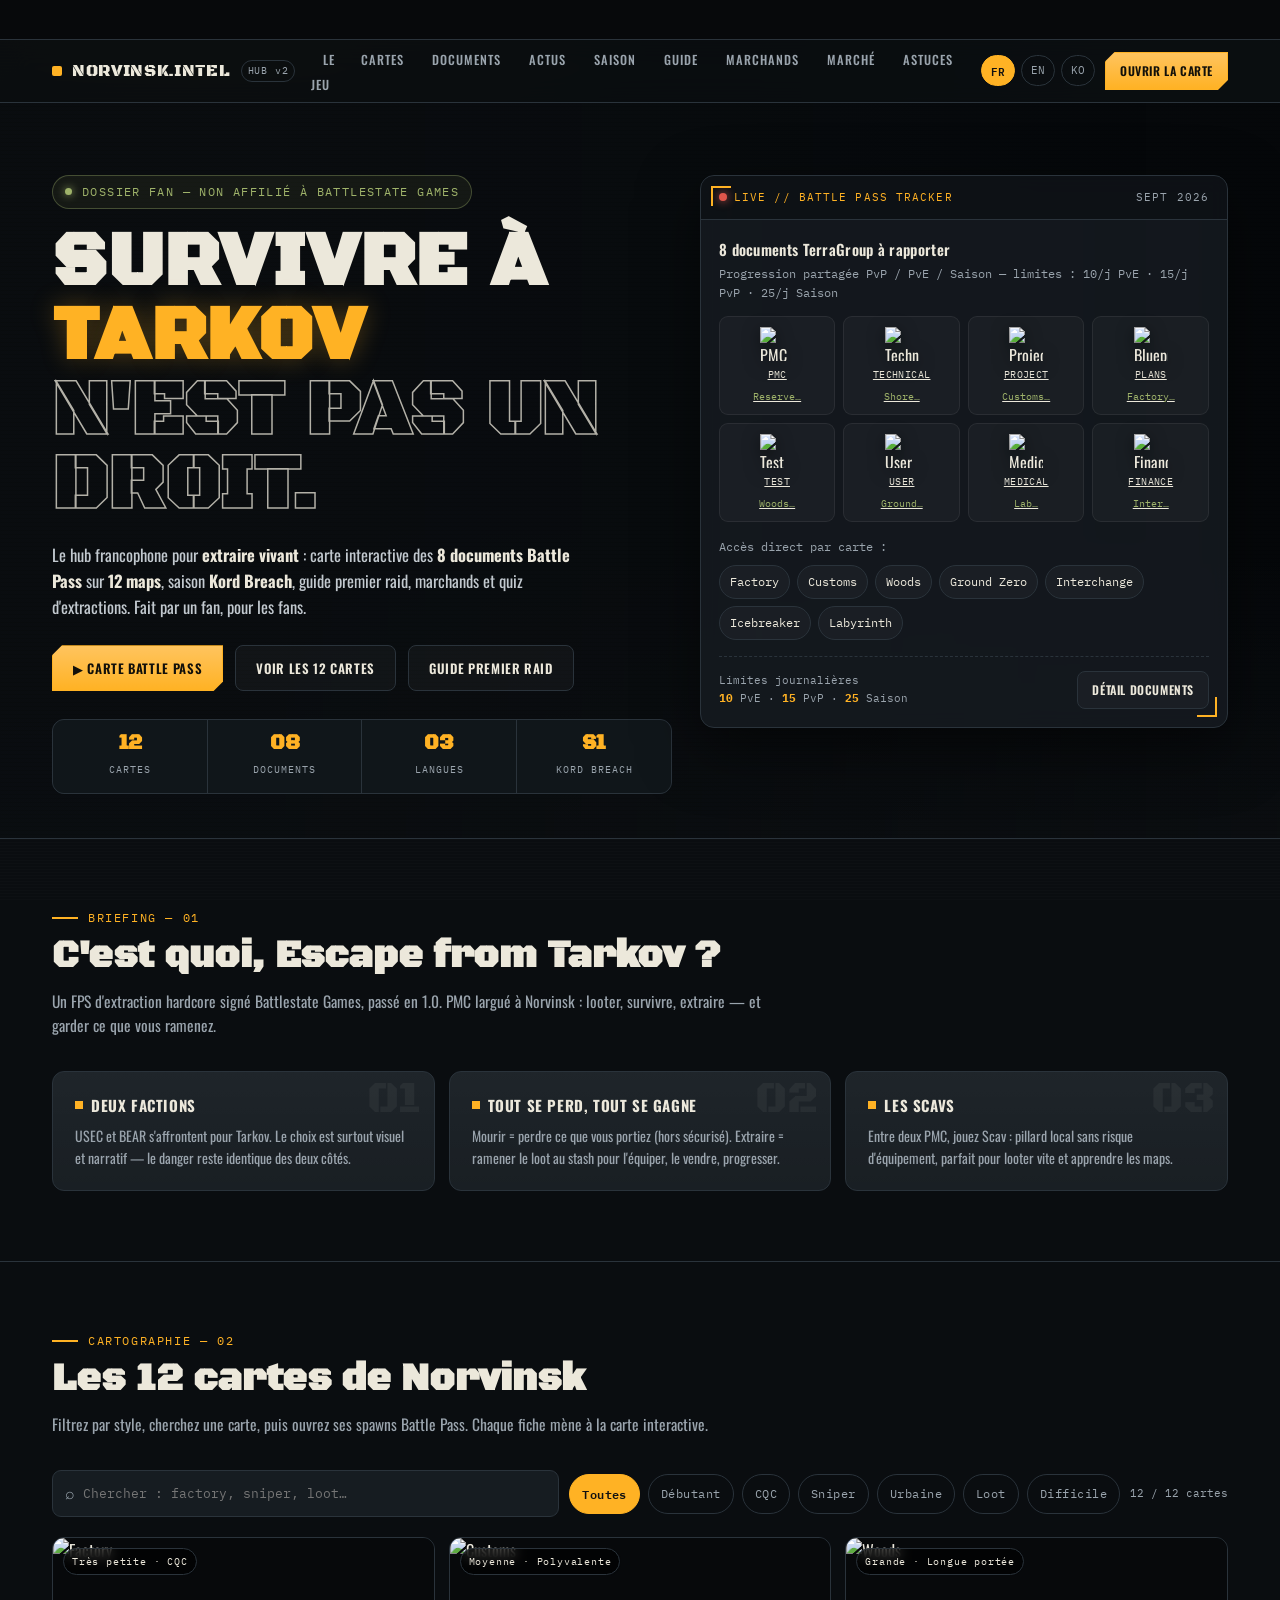
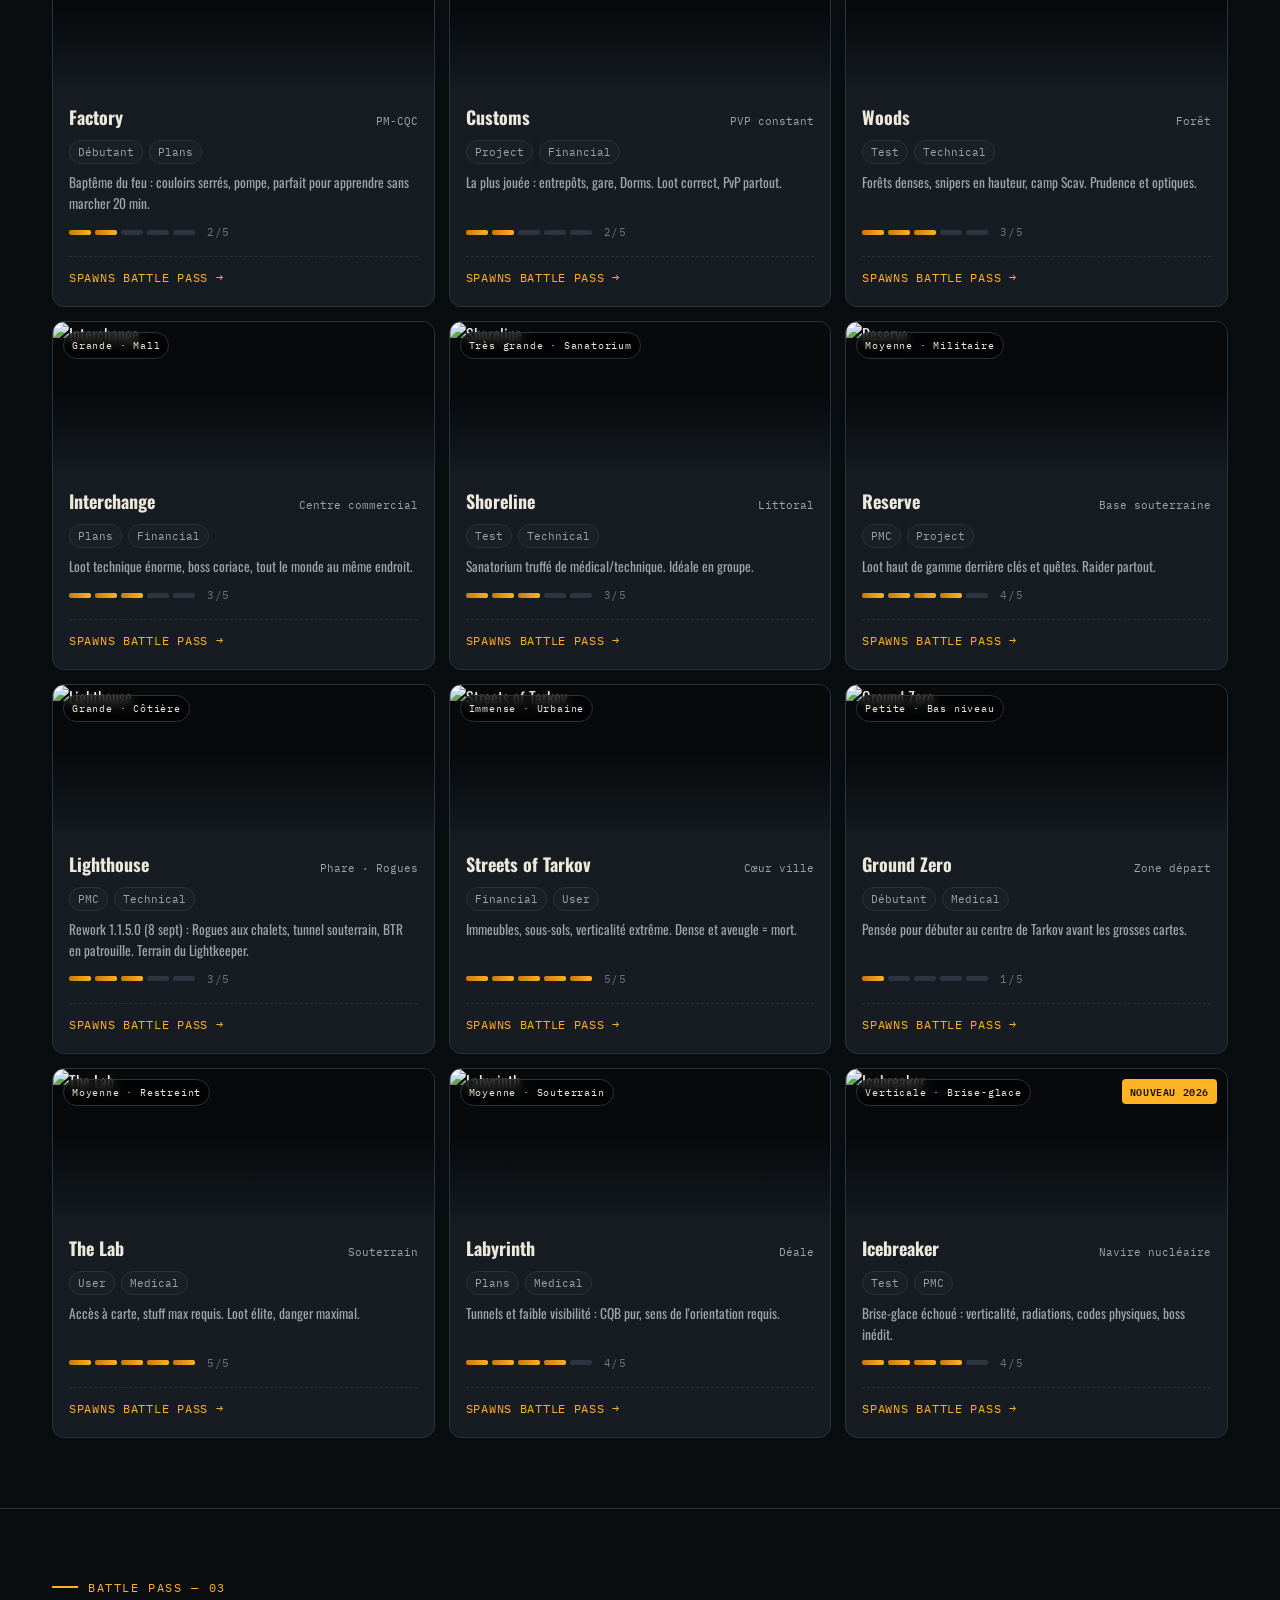
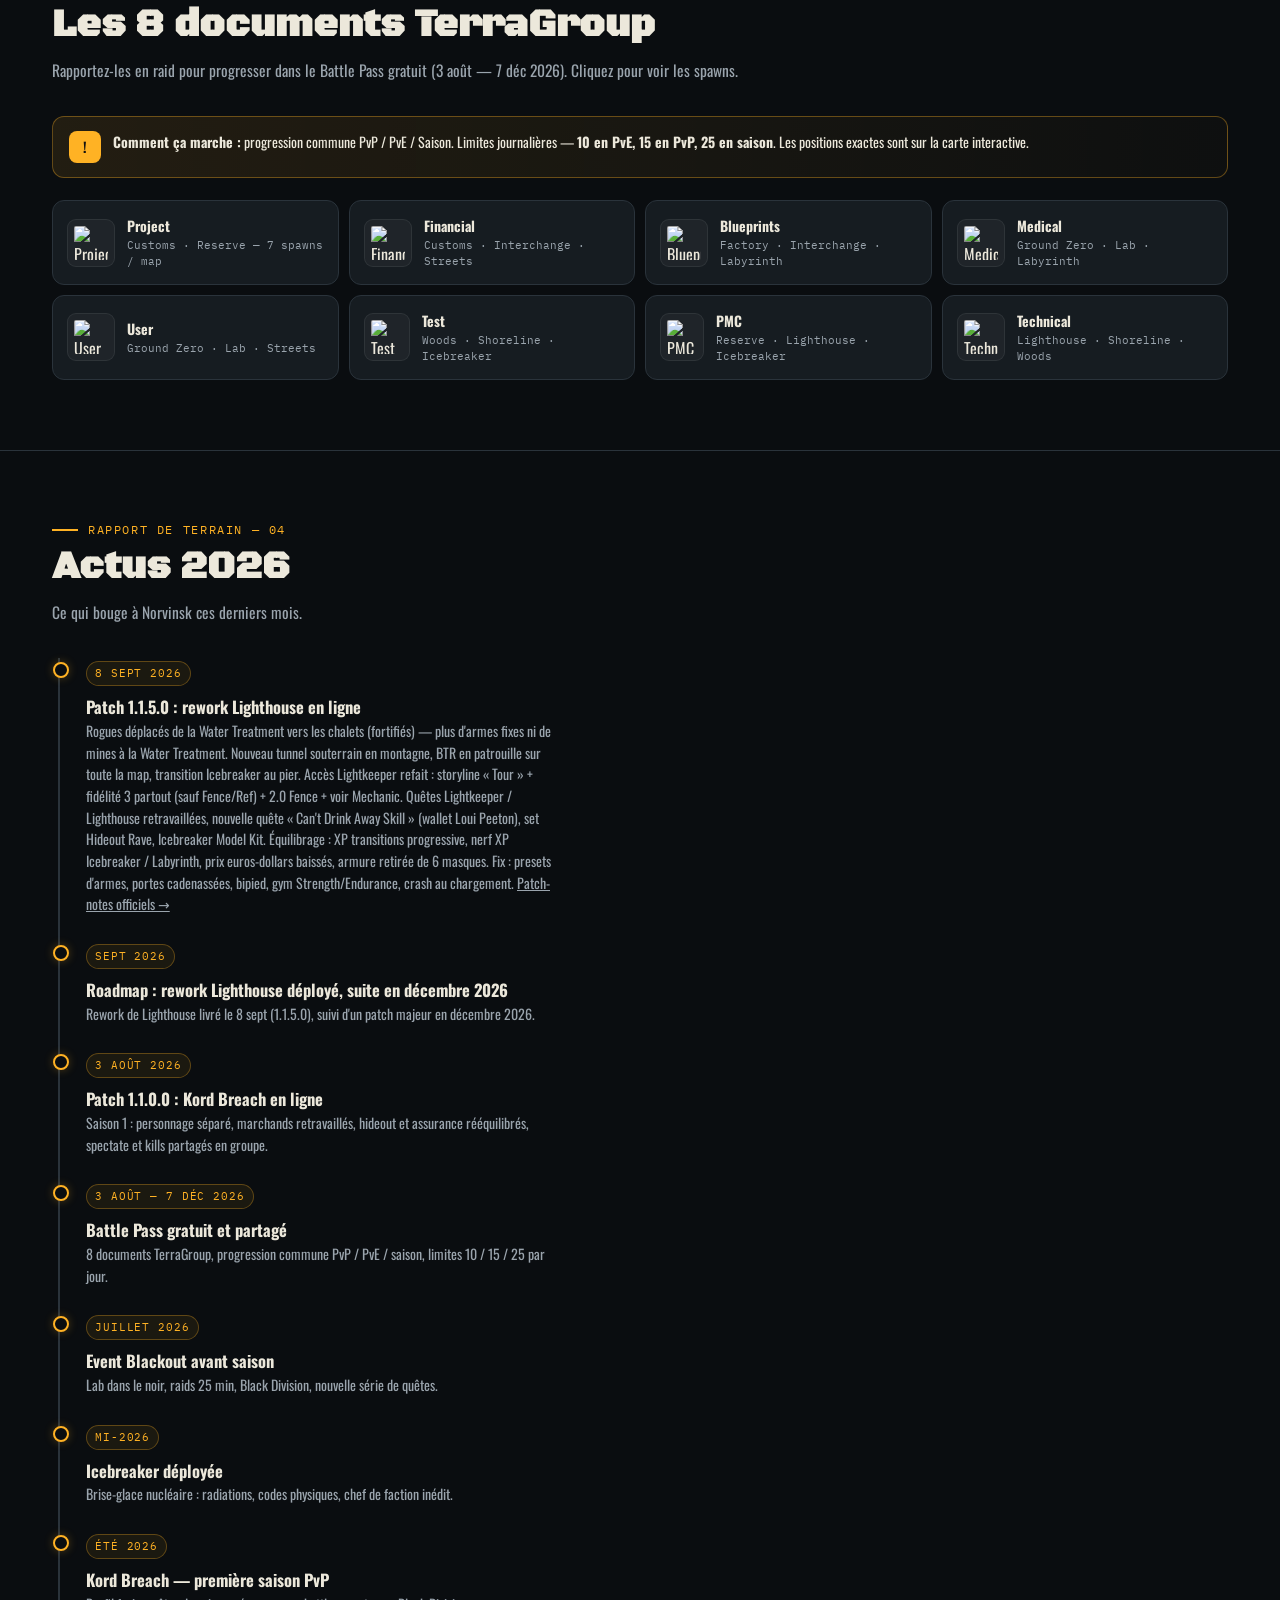
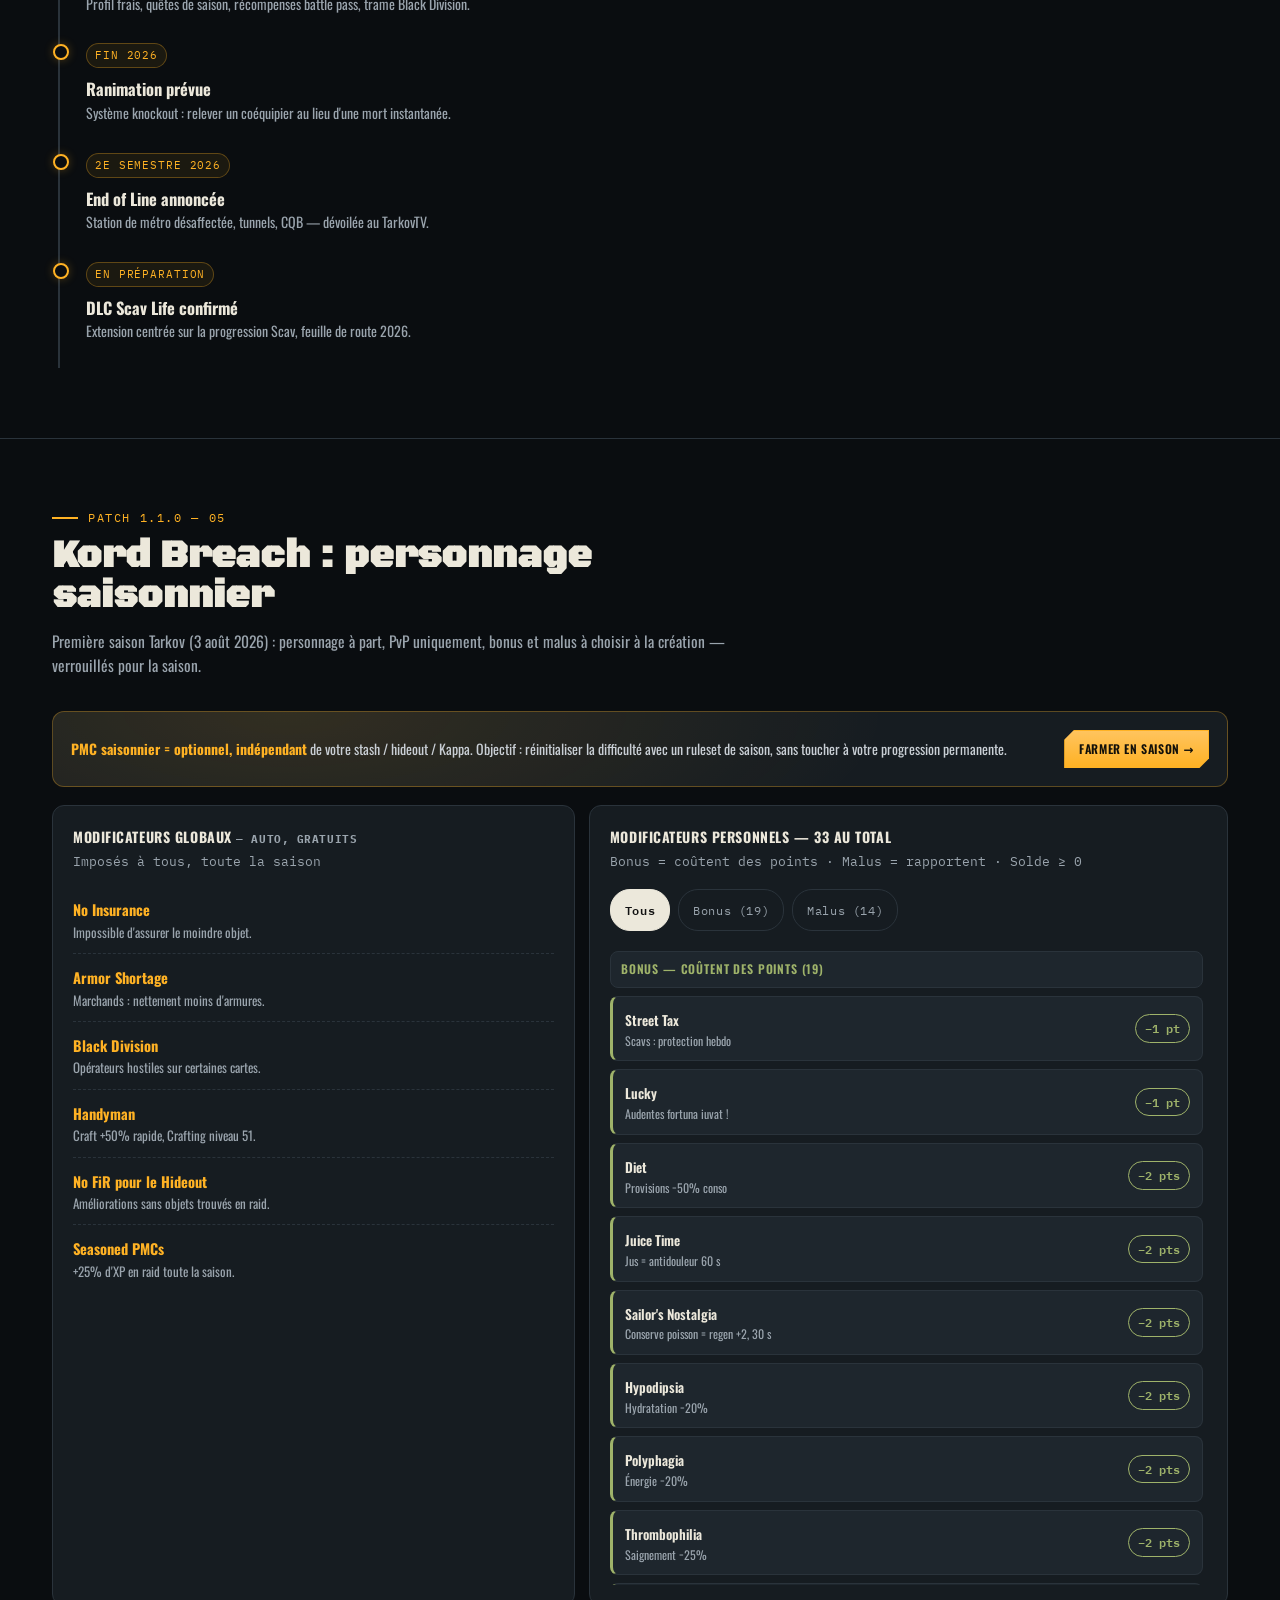
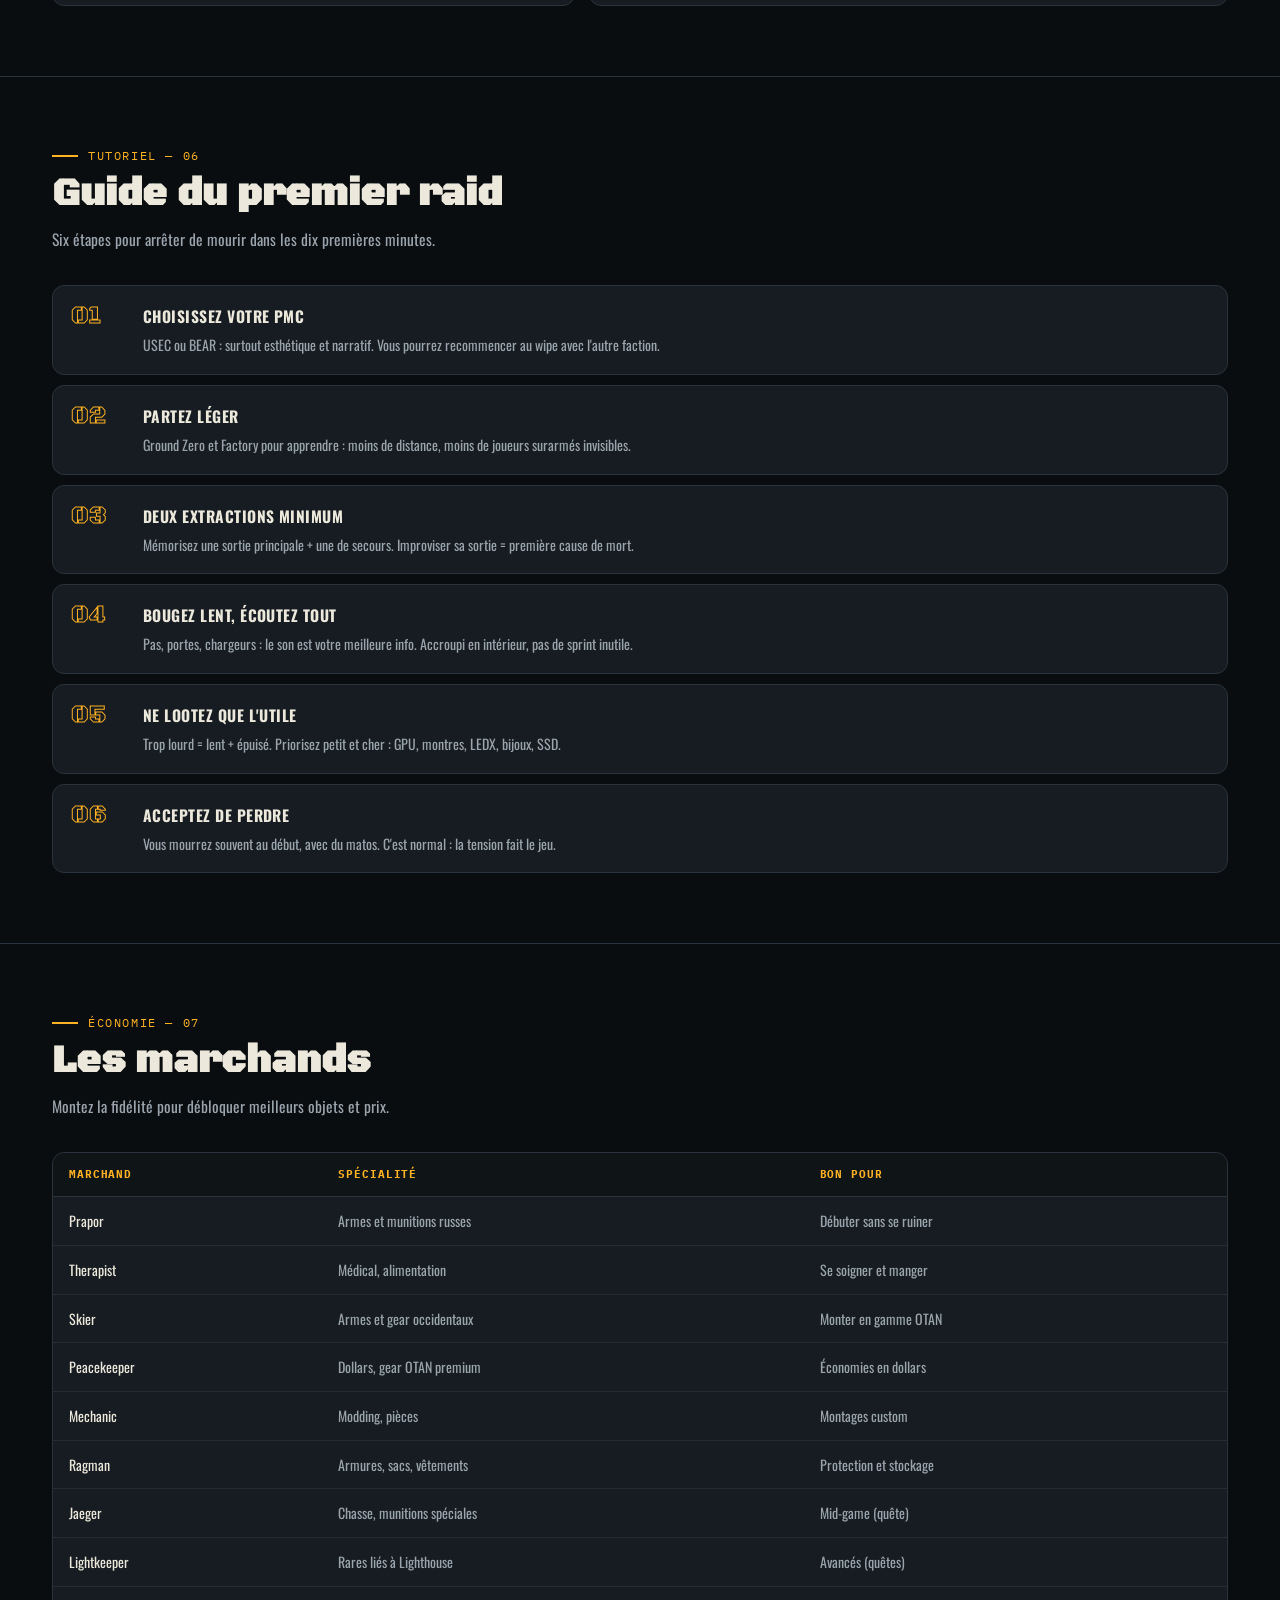
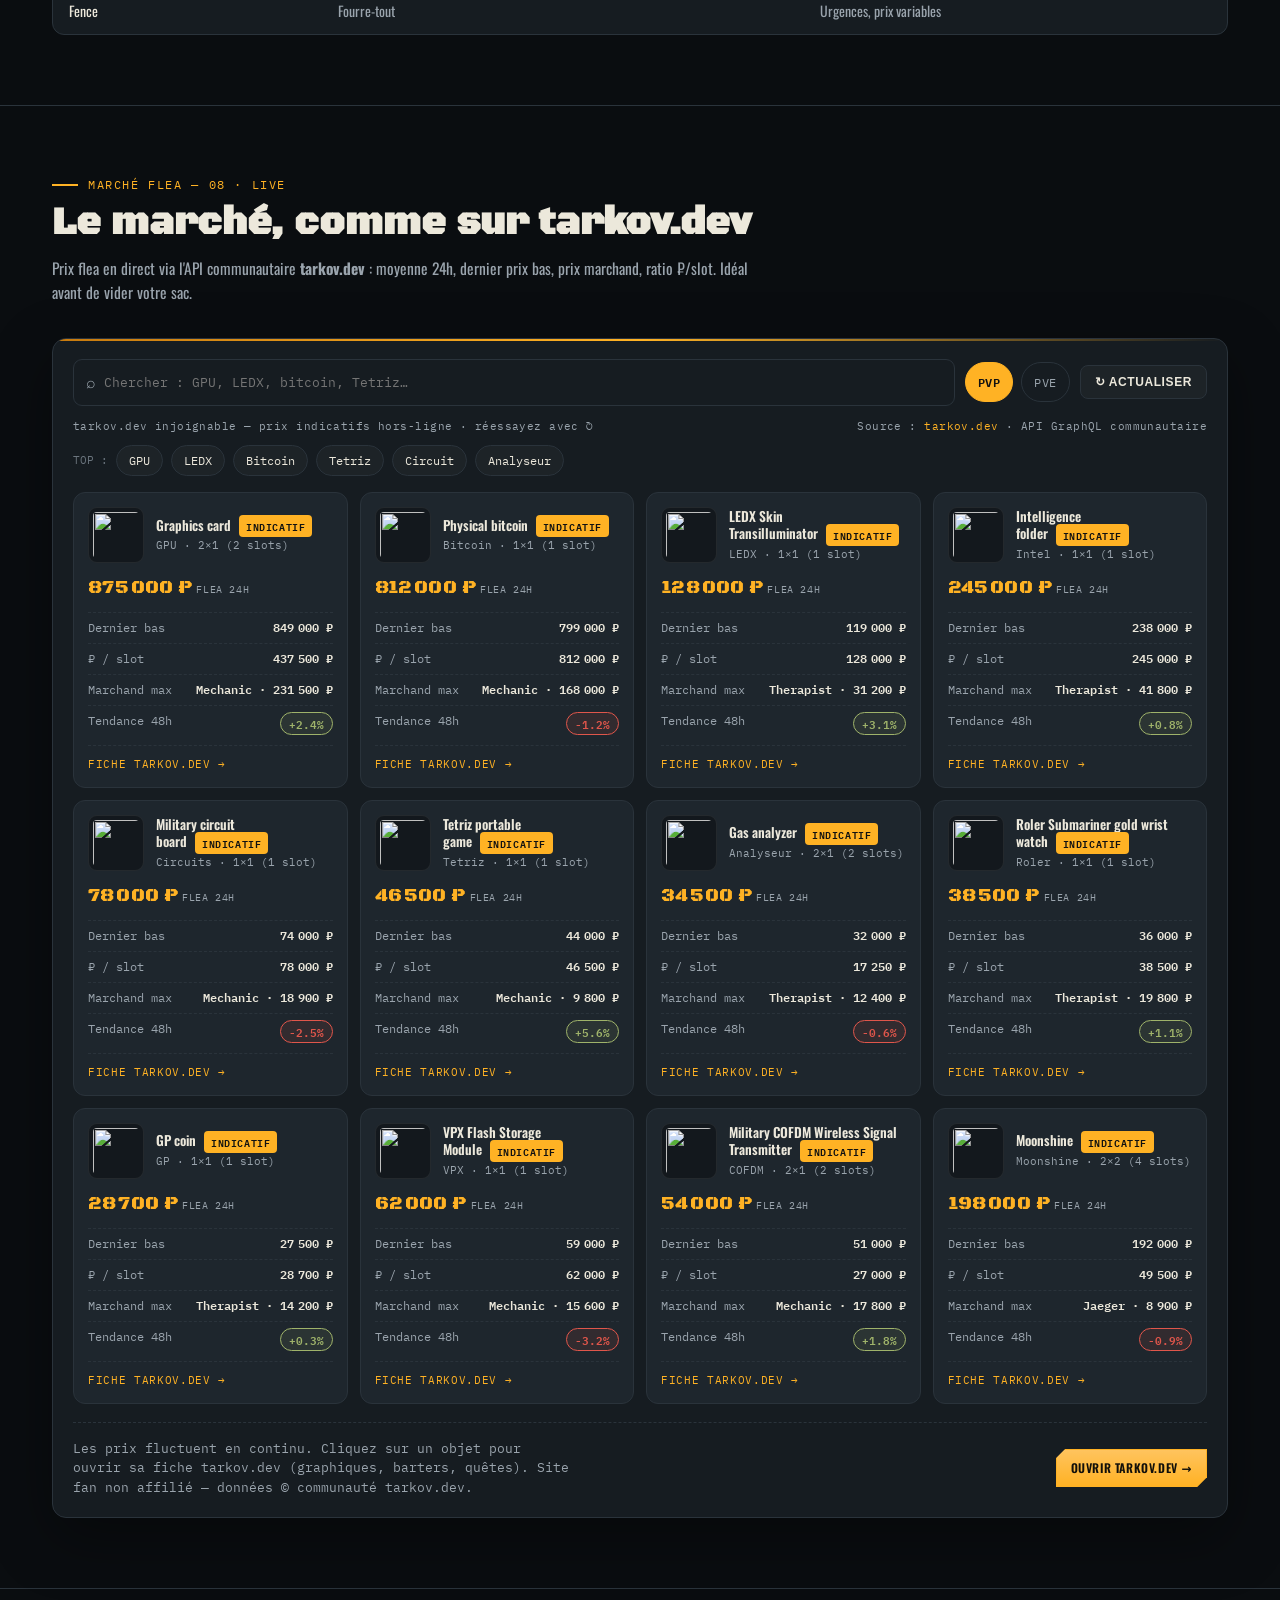
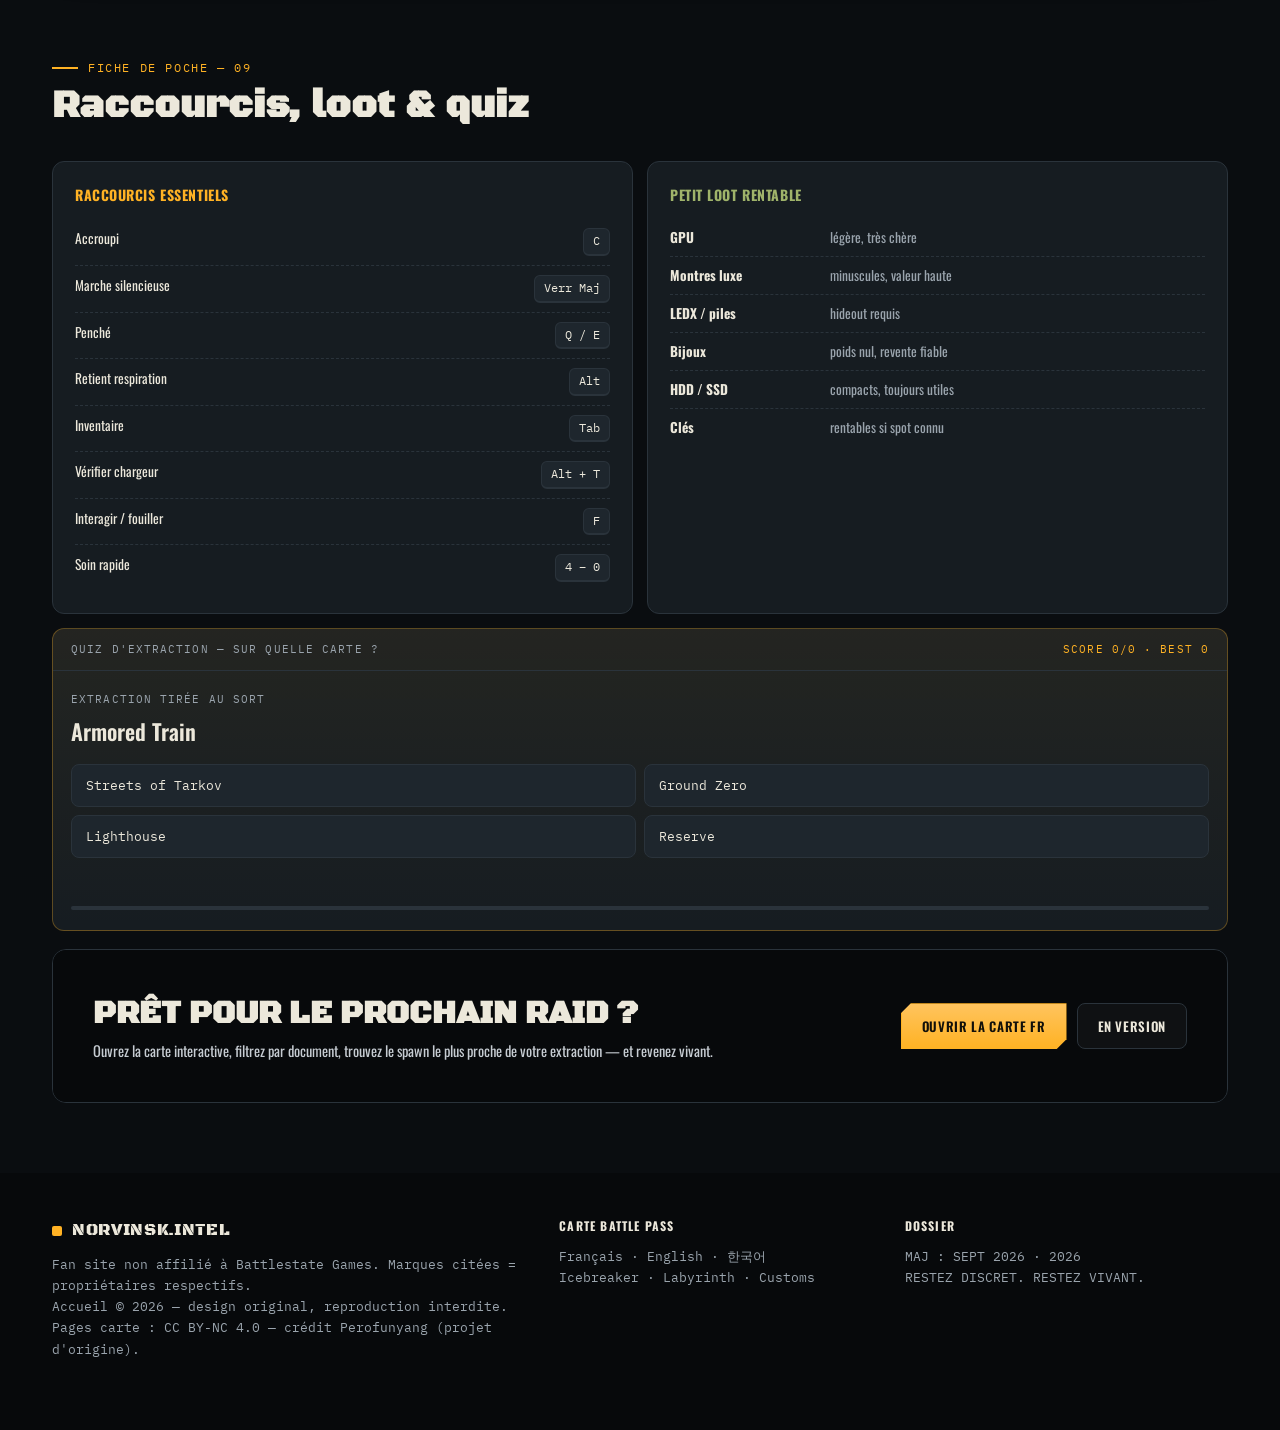
==== commit ee9094f5: "Accueil: section Marche flea live via API tarkov.dev (recherche PVP/PVE, prix 24h, cache + fallback)" ====
--- a/index.html
+++ b/index.html
@@ -42,6 +42,7 @@
       <li><a href="#saison">Saison</a></li>
       <li><a href="#guide">Guide</a></li>
       <li><a href="#marchands">Marchands</a></li>
+      <li><a href="#marche">Marché</a></li>
       <li><a href="#astuces">Astuces</a></li>
     </ul>
     <div class="nav-cta">
@@ -63,6 +64,7 @@
   <a class="dlink" href="#saison">Saison <span>KORD</span></a>
   <a class="dlink" href="#guide">Guide <span>06</span></a>
   <a class="dlink" href="#marchands">Marchands <span>09</span></a>
+  <a class="dlink" href="#marche">Marché flea <span>LIVE</span></a>
   <a class="dlink" href="#astuces">Astuces + Quiz <span>★</span></a>
   <a class="dlink" href="./fr.html?map=factory">→ Ouvrir la carte interactive <span>FR/EN/KO</span></a>
 </div>
@@ -300,10 +302,45 @@
   </div>
 </section>
 
+<!-- MARCHÉ FLEA — live tarkov.dev -->
+<section class="block" id="marche">
+  <div class="wrap">
+    <div class="sec-head reveal"><span class="sec-eyebrow">Marché flea — 08 · live</span><h2>Le marché, comme sur tarkov.dev</h2><p>Prix flea en direct via l'API communautaire <strong>tarkov.dev</strong> : moyenne 24h, dernier prix bas, prix marchand, ratio ₽/slot. Idéal avant de vider votre sac.</p></div>
+    <div class="market-panel reveal">
+      <div class="market-toolbar">
+        <label class="search market-search"><span class="mono" style="color:var(--steel)">⌕</span><input id="marketSearch" type="search" placeholder="Chercher : GPU, LEDX, bitcoin, Tetriz…" aria-label="Chercher un objet du marché" autocomplete="off"></label>
+        <div class="market-modes" role="group" aria-label="Mode de jeu">
+          <button class="fbtn on" data-mode="pvp" type="button">PVP</button>
+          <button class="fbtn" data-mode="pve" type="button">PVE</button>
+        </div>
+        <button id="marketRefresh" class="btn sm ghost" type="button" title="Rafraîchir les prix">↻ Actualiser</button>
+      </div>
+      <div class="market-meta">
+        <span id="marketStatus" class="mono">Connexion à tarkov.dev…</span>
+        <span class="mono market-src">Source : <a href="https://tarkov.dev/" target="_blank" rel="noopener">tarkov.dev</a> · API GraphQL communautaire</span>
+      </div>
+      <div class="market-quick" aria-label="Recherches rapides">
+        <span class="mono" style="color:var(--steel-dim);font-size:11px">TOP :</span>
+        <button type="button" data-q="Graphics card">GPU</button>
+        <button type="button" data-q="LEDX">LEDX</button>
+        <button type="button" data-q="Bitcoin">Bitcoin</button>
+        <button type="button" data-q="Tetriz">Tetriz</button>
+        <button type="button" data-q="Military circuit">Circuit</button>
+        <button type="button" data-q="Gas analyzer">Analyseur</button>
+      </div>
+      <div class="market-grid" id="marketGrid" aria-live="polite"></div>
+      <div class="market-foot">
+        <p>Les prix fluctuent en continu. Cliquez sur un objet pour ouvrir sa fiche tarkov.dev (graphiques, barters, quêtes). Site fan non affilié — données © communauté tarkov.dev.</p>
+        <a href="https://tarkov.dev/" target="_blank" rel="noopener" class="btn sm">Ouvrir tarkov.dev →</a>
+      </div>
+    </div>
+  </div>
+</section>
+
 <!-- ASTUCES + QUIZ -->
 <section class="block" id="astuces" style="border-bottom:none">
   <div class="wrap">
-    <div class="sec-head reveal"><span class="sec-eyebrow">Fiche de poche — 08</span><h2>Raccourcis, loot &amp; quiz</h2></div>
+    <div class="sec-head reveal"><span class="sec-eyebrow">Fiche de poche — 09</span><h2>Raccourcis, loot &amp; quiz</h2></div>
     <div class="split">
       <div class="kb reveal"><h3>Raccourcis essentiels</h3>
         <div class="kb-row"><span>Accroupi</span><span class="key">C</span></div>
@@ -351,5 +388,6 @@
 </footer>
 <button id="toTop" aria-label="Haut de page">↑</button>
 <script src="./js/home.js" defer></script>
+<script src="./js/market.js" defer></script>
 </body>
 </html>
--- a/css/home.css
+++ b/css/home.css
@@ -307,6 +307,46 @@
 #toTop{position:fixed;right:18px;bottom:18px;z-index:90;width:44px;height:44px;border-radius:10px;border:1px solid var(--line);background:var(--panel-solid);color:var(--amber);cursor:pointer;display:none;align-items:center;justify-content:center;font-size:18px;box-shadow:0 8px 24px rgba(0,0,0,.5)}
 #toTop.show{display:flex}
 
+/* marché flea — live tarkov.dev */
+.market-panel{background:var(--panel-solid);border:1px solid var(--line);border-radius:14px;padding:20px;box-shadow:0 20px 60px rgba(0,0,0,.35);position:relative;overflow:hidden}
+.market-panel::before{content:'';position:absolute;top:0;left:0;right:0;height:2px;background:linear-gradient(90deg,var(--amber-deep),var(--amber),transparent)}
+.market-toolbar{display:flex;gap:10px;flex-wrap:wrap;align-items:center}
+.market-search{flex:1;min-width:230px}
+.market-modes{display:flex;gap:8px}
+.market-meta{display:flex;justify-content:space-between;gap:10px;flex-wrap:wrap;margin:12px 0 10px;font-size:11px;letter-spacing:.04em;color:var(--steel)}
+.market-meta a{color:var(--amber);text-decoration:none}
+.market-meta a:hover{text-decoration:underline}
+.market-quick{display:flex;gap:8px;flex-wrap:wrap;align-items:center;margin-bottom:16px}
+.market-quick button{font-family:var(--font-m);font-size:11.5px;background:rgba(255,255,255,.03);border:1px solid var(--line);color:var(--bone);padding:7px 12px;border-radius:20px;cursor:pointer;transition:.15s}
+.market-quick button:hover{border-color:var(--amber);color:var(--amber)}
+.market-grid{display:grid;gap:12px}
+@media(min-width:620px){.market-grid{grid-template-columns:repeat(2,1fr)}}
+@media(min-width:1020px){.market-grid{grid-template-columns:repeat(3,1fr)}}
+@media(min-width:1240px){.market-grid{grid-template-columns:repeat(4,1fr)}}
+.m-card{background:var(--panel-2);border:1px solid var(--line);border-radius:12px;padding:14px;display:flex;flex-direction:column;gap:10px;transition:transform .15s,border-color .15s;text-decoration:none;color:inherit;position:relative}
+.m-card:hover{transform:translateY(-3px);border-color:rgba(255,178,36,.55)}
+.m-top{display:flex;gap:12px;align-items:center}
+.m-top img{width:56px;height:56px;object-fit:contain;background:rgba(0,0,0,.35);border:1px solid var(--line-soft);border-radius:9px;padding:4px;flex-shrink:0}
+.m-name{font-size:13.5px;font-weight:600;line-height:1.3}
+.m-sub{font-family:var(--font-m);font-size:10.5px;color:var(--steel);margin-top:3px}
+.m-price{font-family:var(--font-d);font-size:19px;color:var(--amber);letter-spacing:.02em}
+.m-price small{font-family:var(--font-m);font-size:10px;color:var(--steel);font-weight:400;margin-left:6px;letter-spacing:.06em}
+.m-rows{display:grid;gap:6px;font-size:12.5px}
+.m-row{display:flex;justify-content:space-between;gap:10px;font-family:var(--font-m);font-size:11.5px;color:var(--steel);border-top:1px dashed var(--line);padding-top:6px}
+.m-row b{color:var(--bone);font-weight:600}
+.m-trend{font-weight:600;padding:2px 8px;border-radius:20px;border:1px solid;font-size:11px}
+.m-trend.up{color:var(--olive);border-color:var(--olive);background:rgba(159,179,106,.1)}
+.m-trend.down{color:var(--danger);border-color:var(--danger);background:rgba(224,86,75,.1)}
+.m-trend.flat{color:var(--steel);border-color:var(--line)}
+.m-link{margin-top:auto;display:inline-flex;align-items:center;gap:6px;font-family:var(--font-m);font-size:11px;letter-spacing:.06em;text-transform:uppercase;color:var(--amber);text-decoration:none;border-top:1px dashed var(--line);padding-top:10px}
+.m-skel{background:var(--panel-2);border:1px solid var(--line);border-radius:12px;padding:14px;min-height:170px;position:relative;overflow:hidden}
+.m-skel::after{content:'';position:absolute;inset:0;background:linear-gradient(100deg,transparent 30%,rgba(255,255,255,.06) 50%,transparent 70%);animation:shimmer 1.2s infinite}
+@keyframes shimmer{from{transform:translateX(-100%)}to{transform:translateX(100%)}}
+.m-empty{grid-column:1/-1;border:1px dashed var(--line);border-radius:12px;padding:26px;text-align:center;color:var(--steel);font-family:var(--font-m);font-size:13px}
+.m-off{font-family:var(--font-m);font-size:10px;color:#111;background:var(--amber);border-radius:4px;padding:2px 7px;font-weight:600;letter-spacing:.06em;margin-left:8px;vertical-align:middle}
+.market-foot{display:flex;justify-content:space-between;align-items:center;gap:12px;flex-wrap:wrap;margin-top:18px;border-top:1px dashed var(--line);padding-top:16px}
+.market-foot p{color:var(--steel);font-size:12.5px;font-family:var(--font-m);max-width:62ch}
+
 a:focus-visible,button:focus-visible,input:focus-visible{outline:2px solid var(--amber);outline-offset:2px}
 @media (prefers-reduced-motion:reduce){
   html{scroll-behavior:auto}
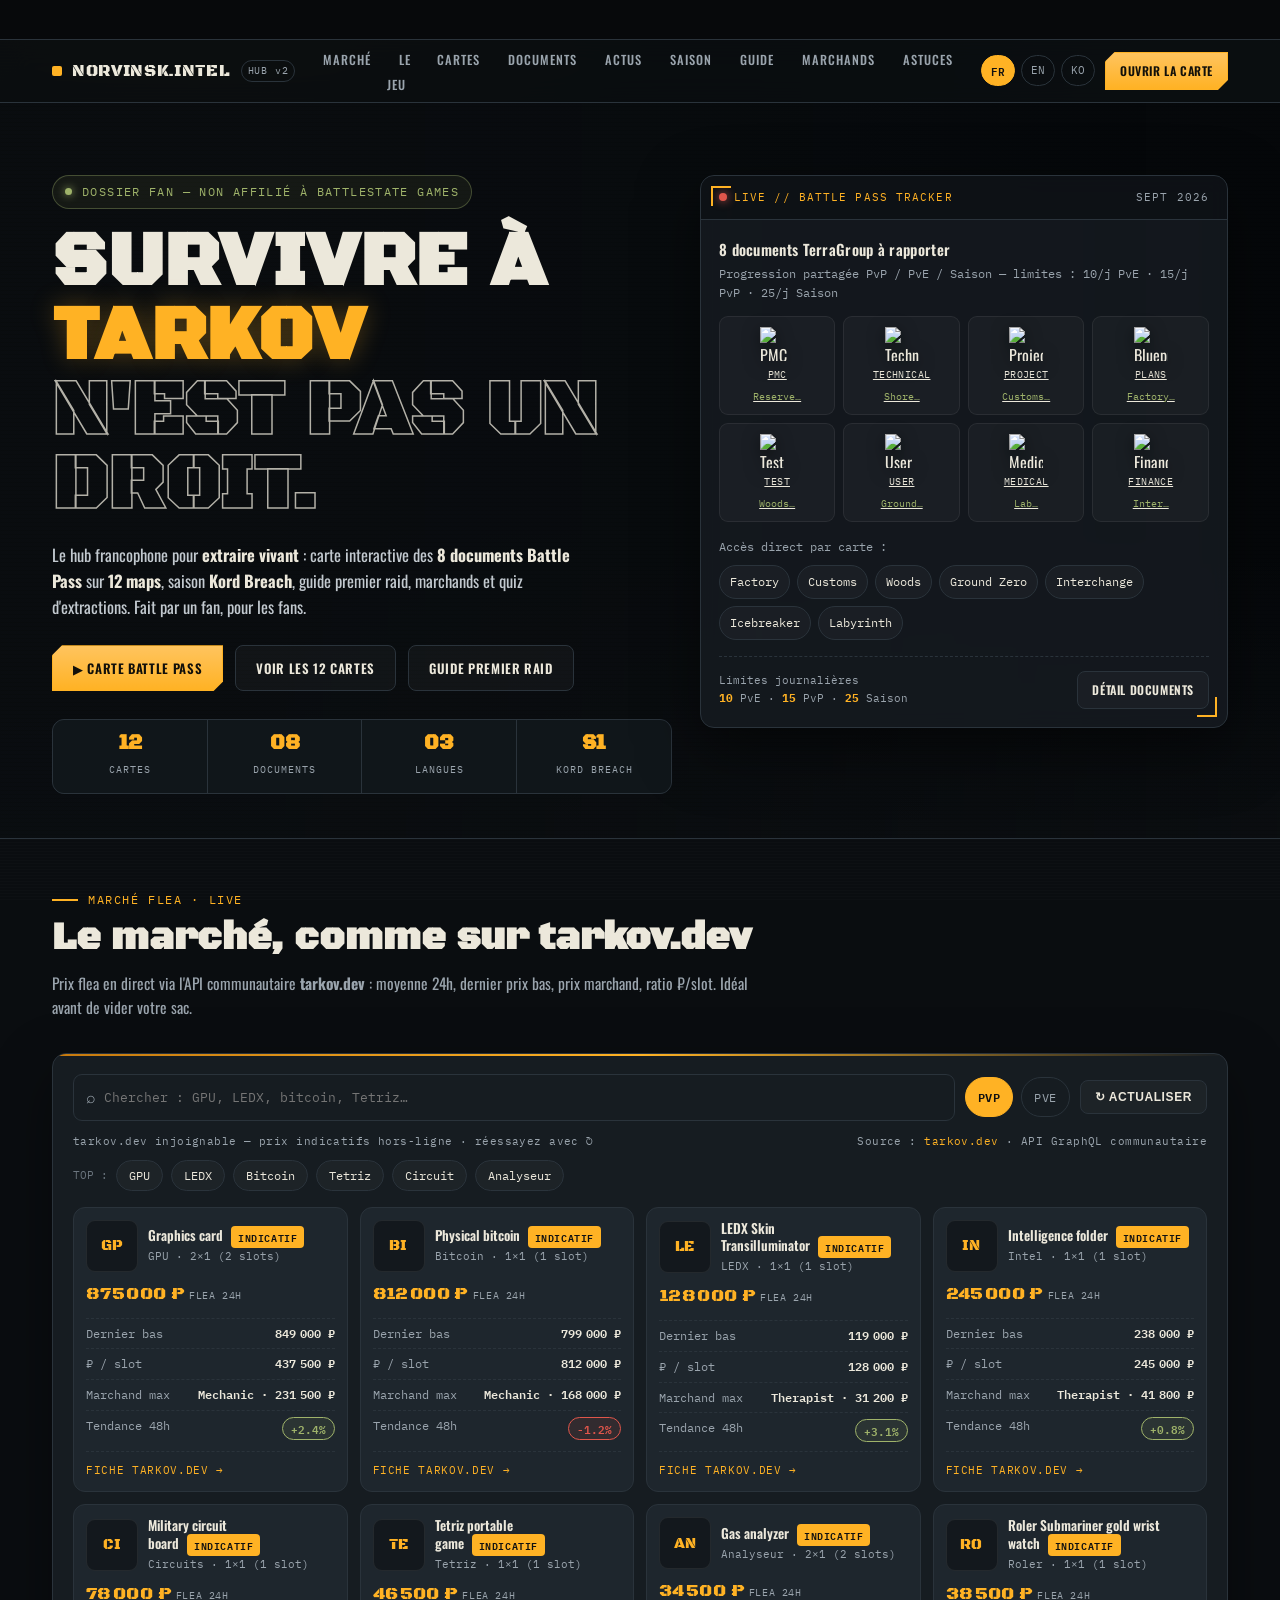
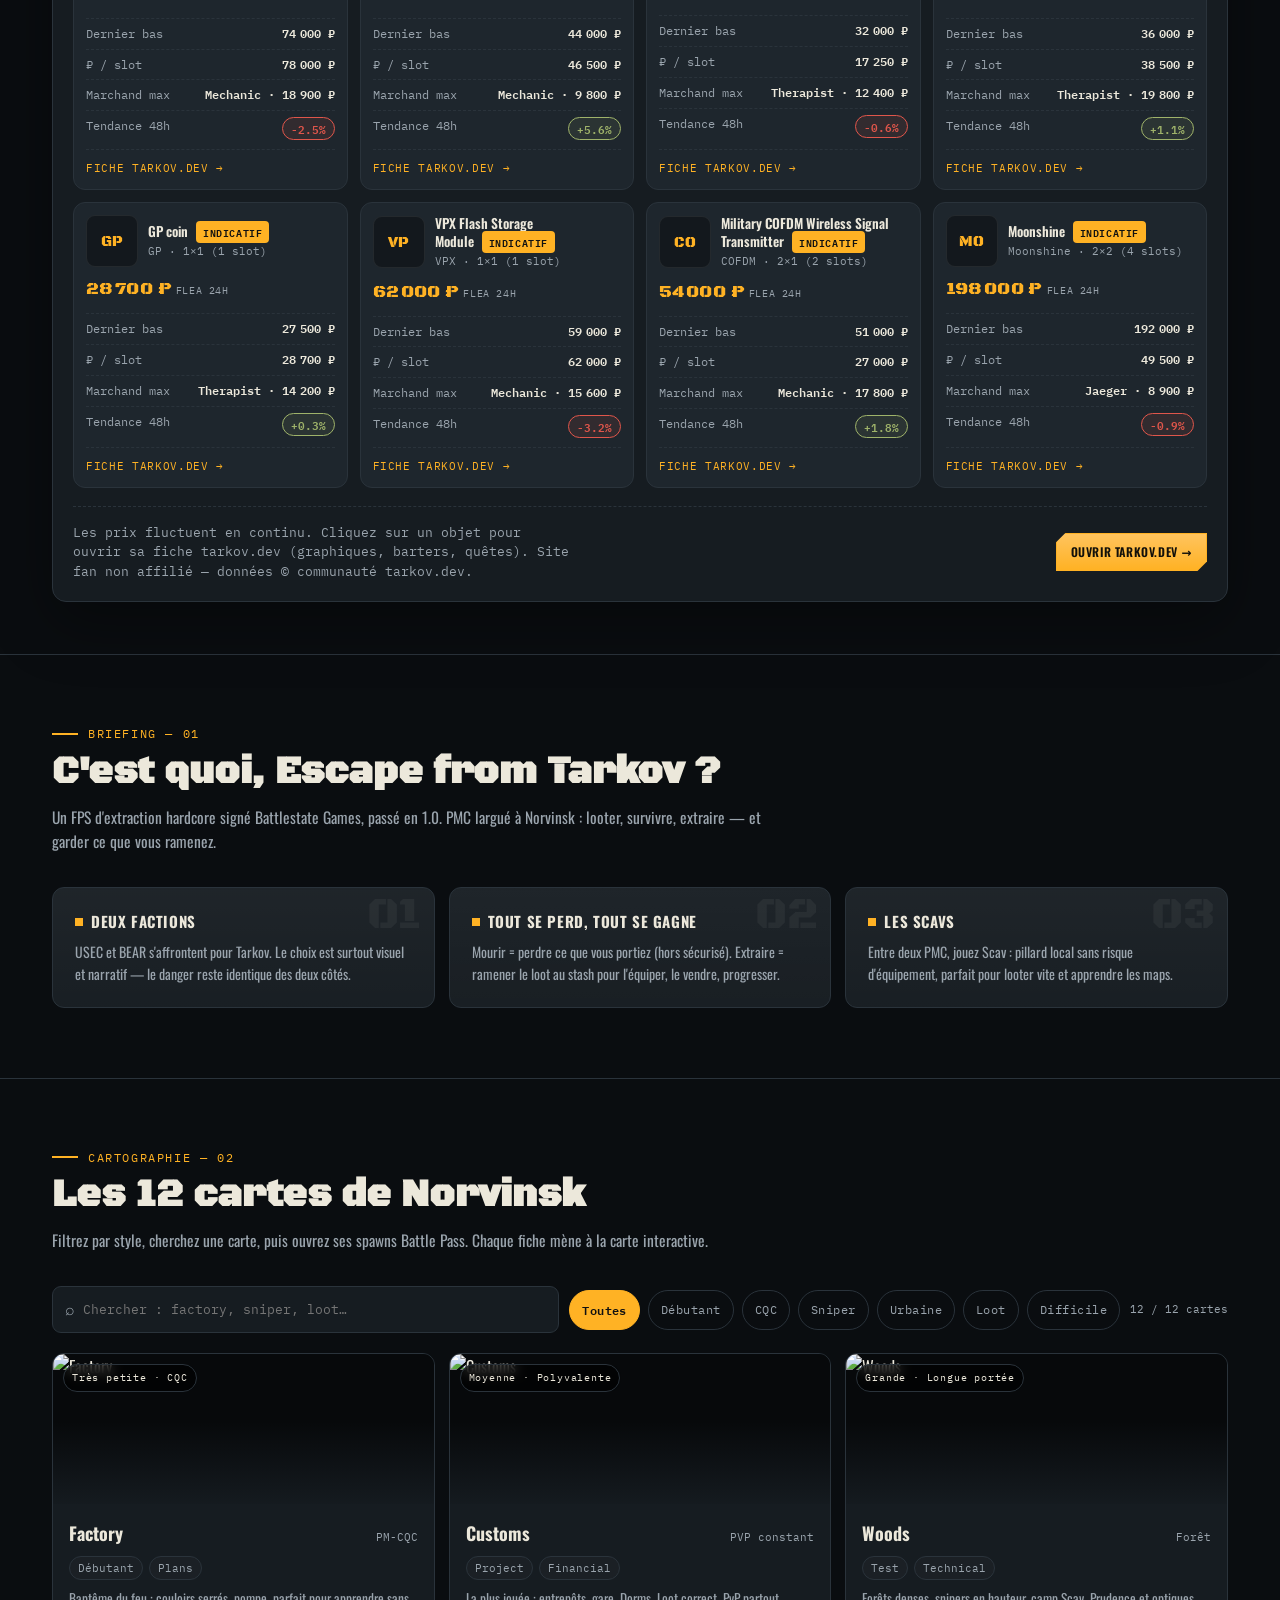
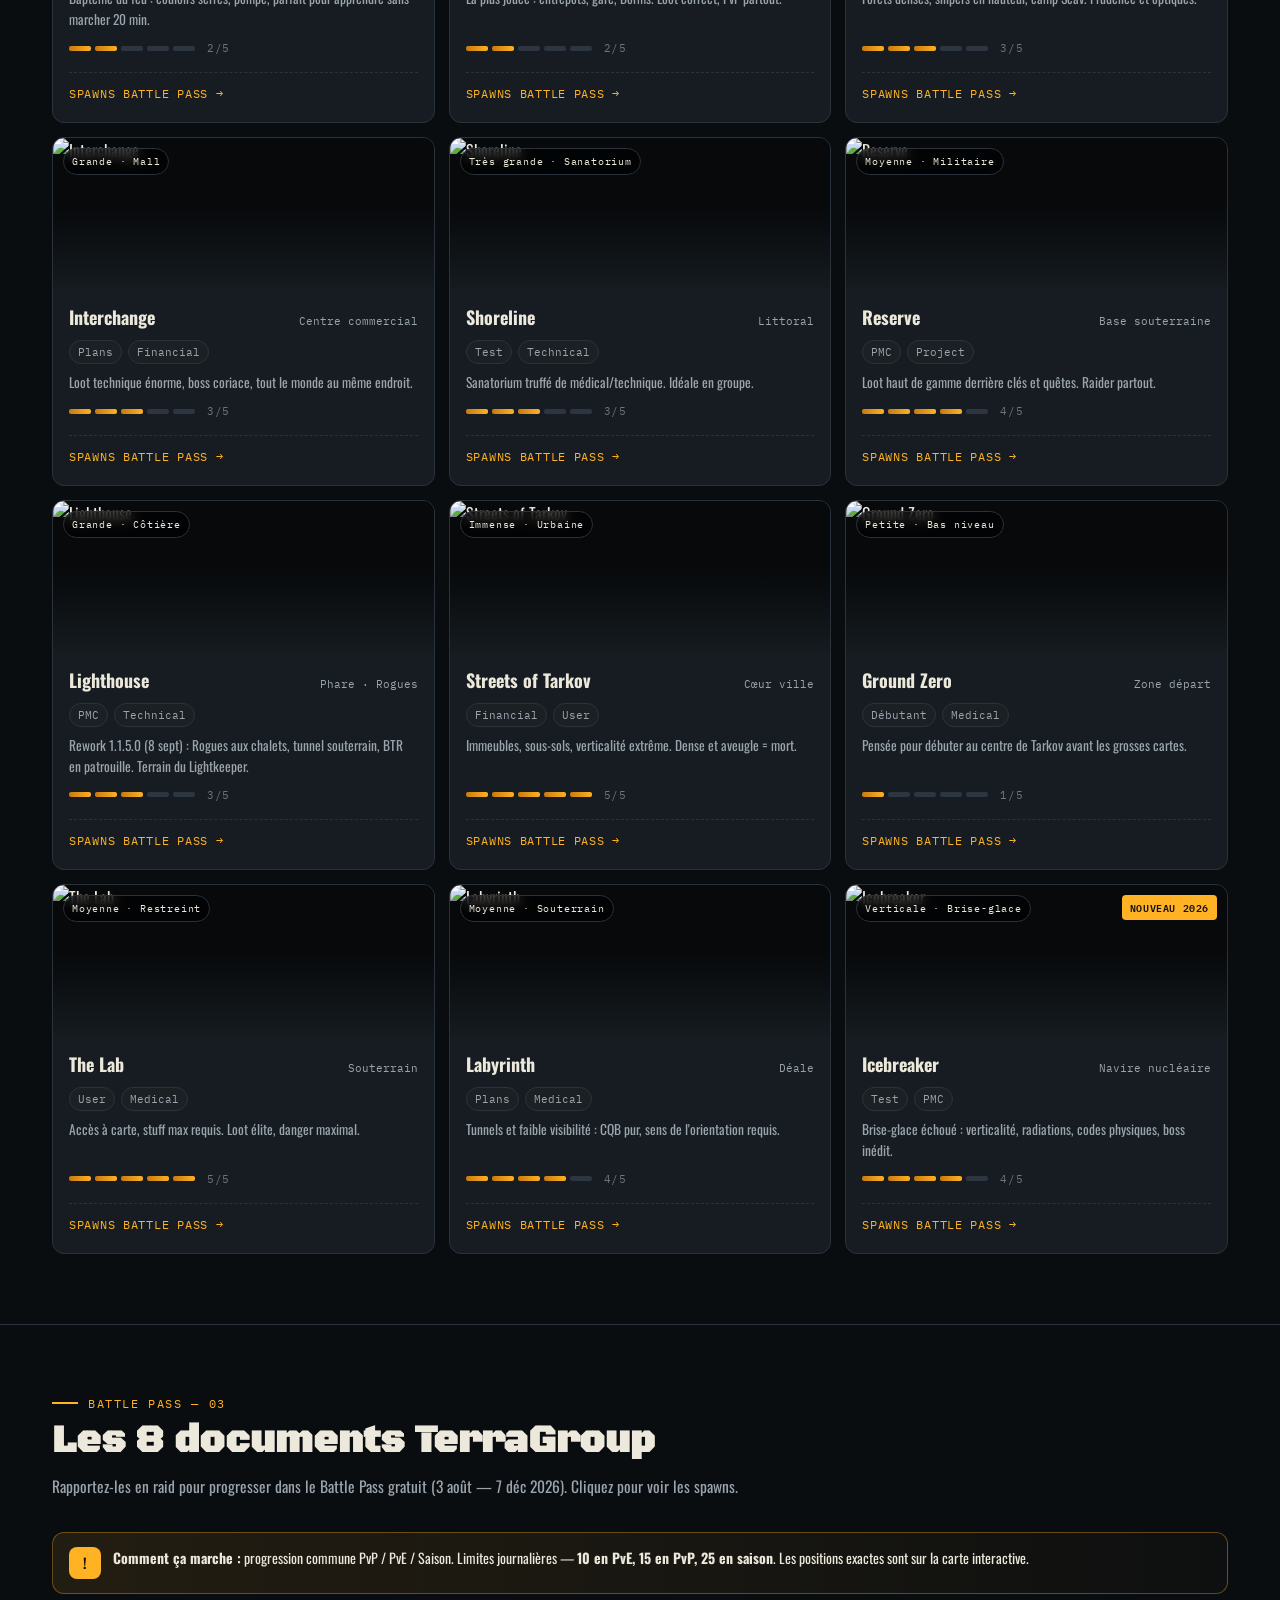
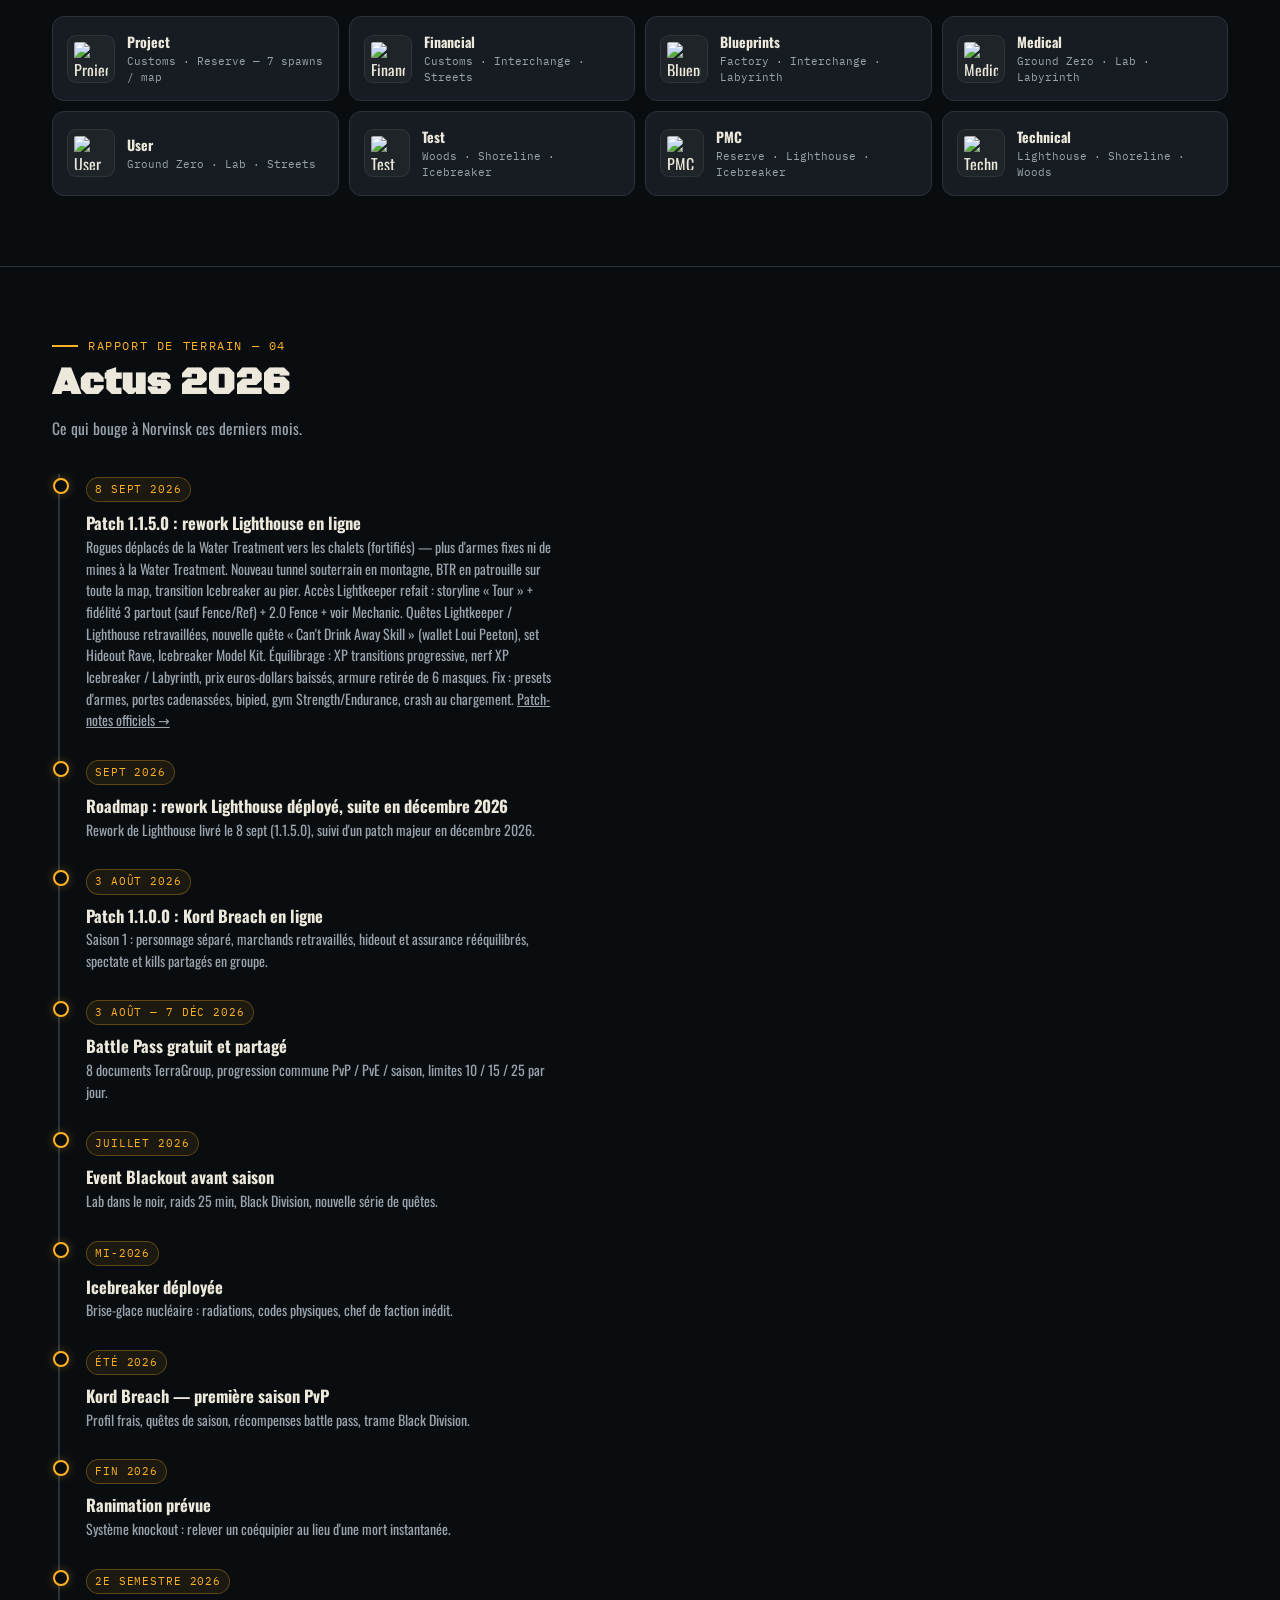
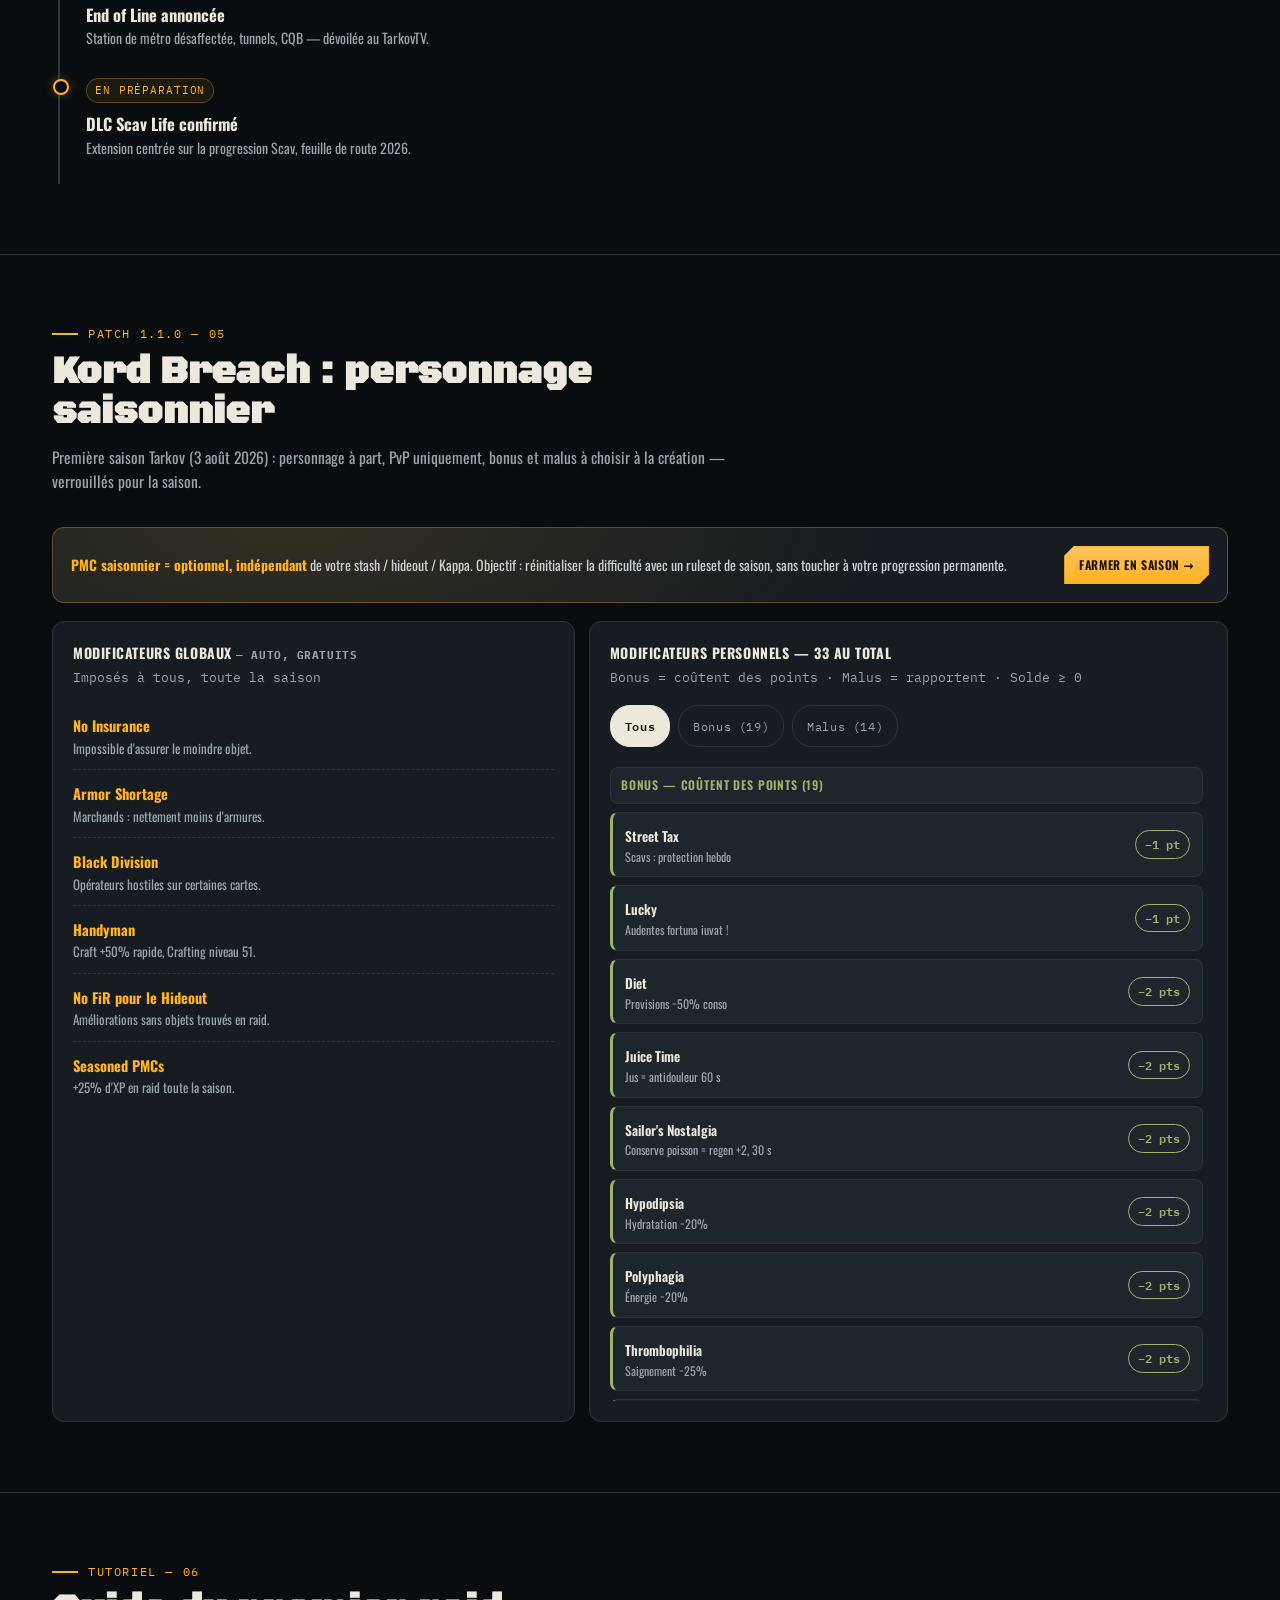
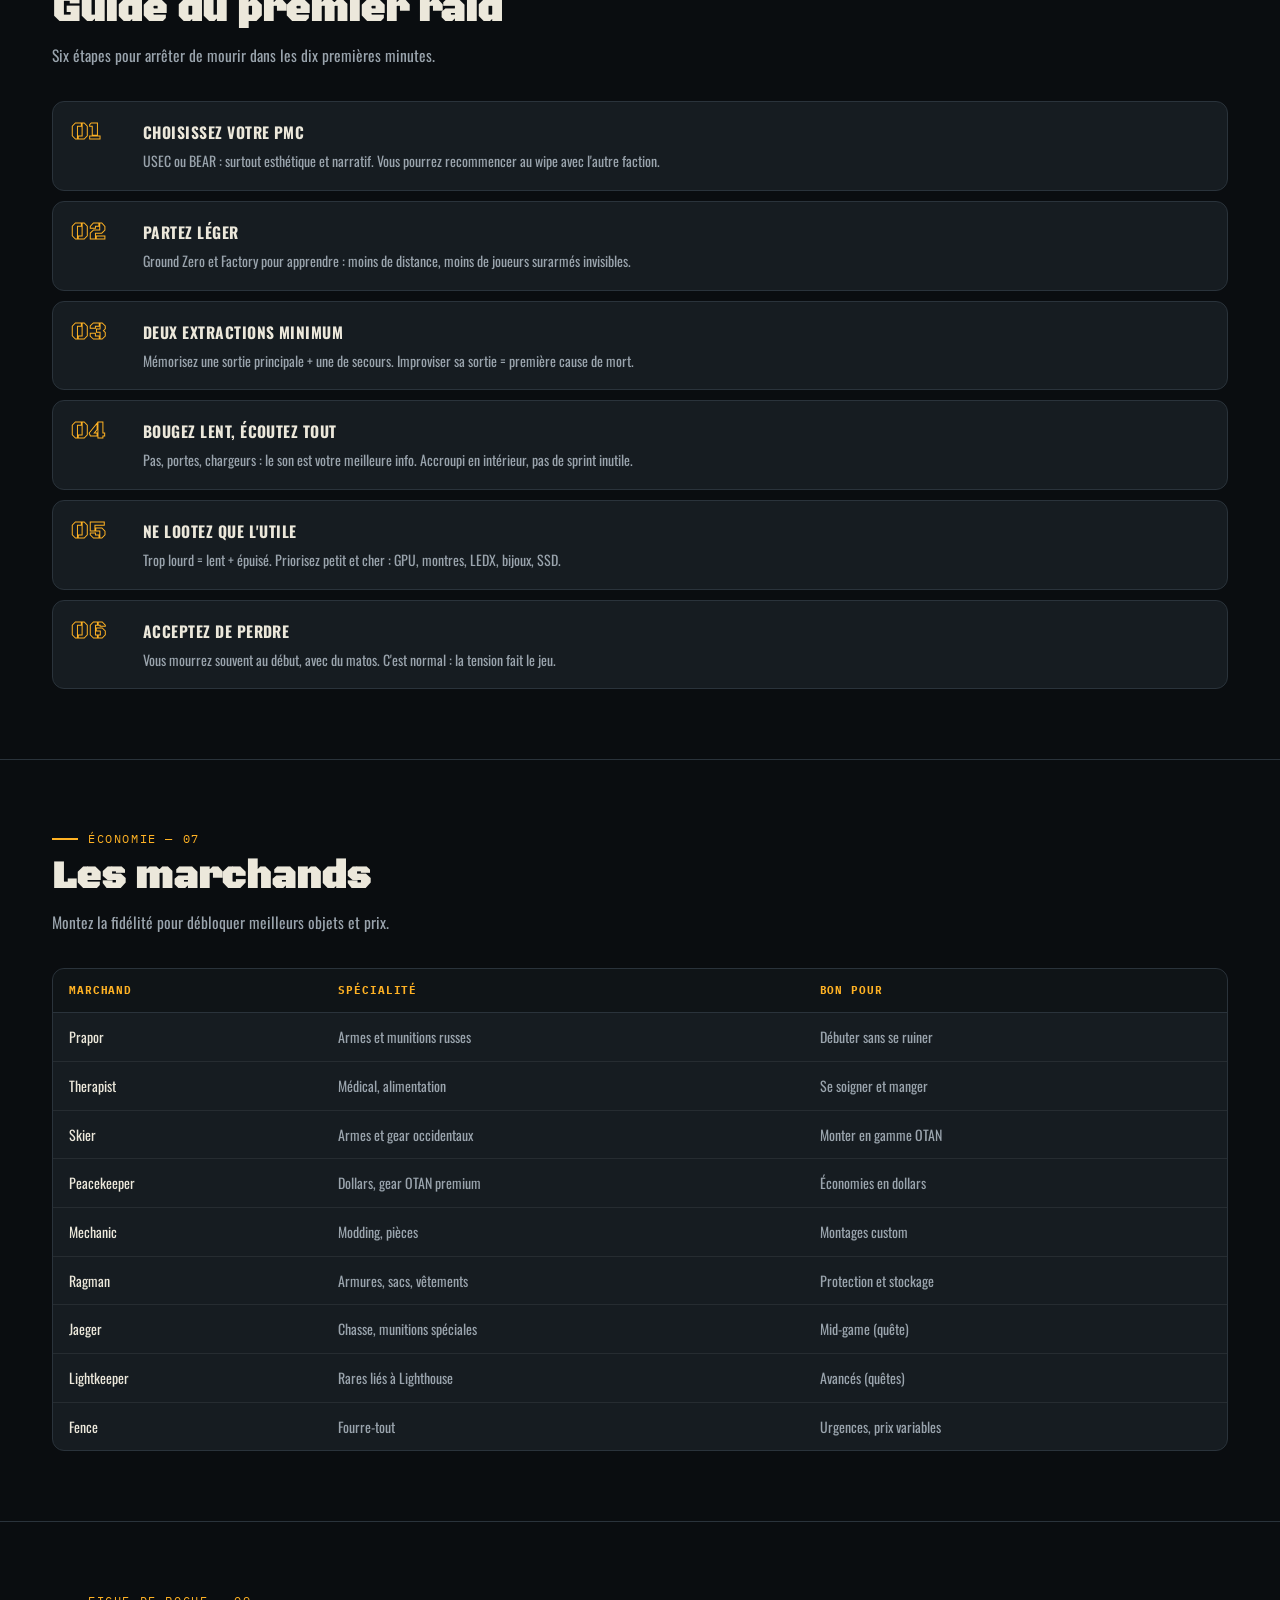
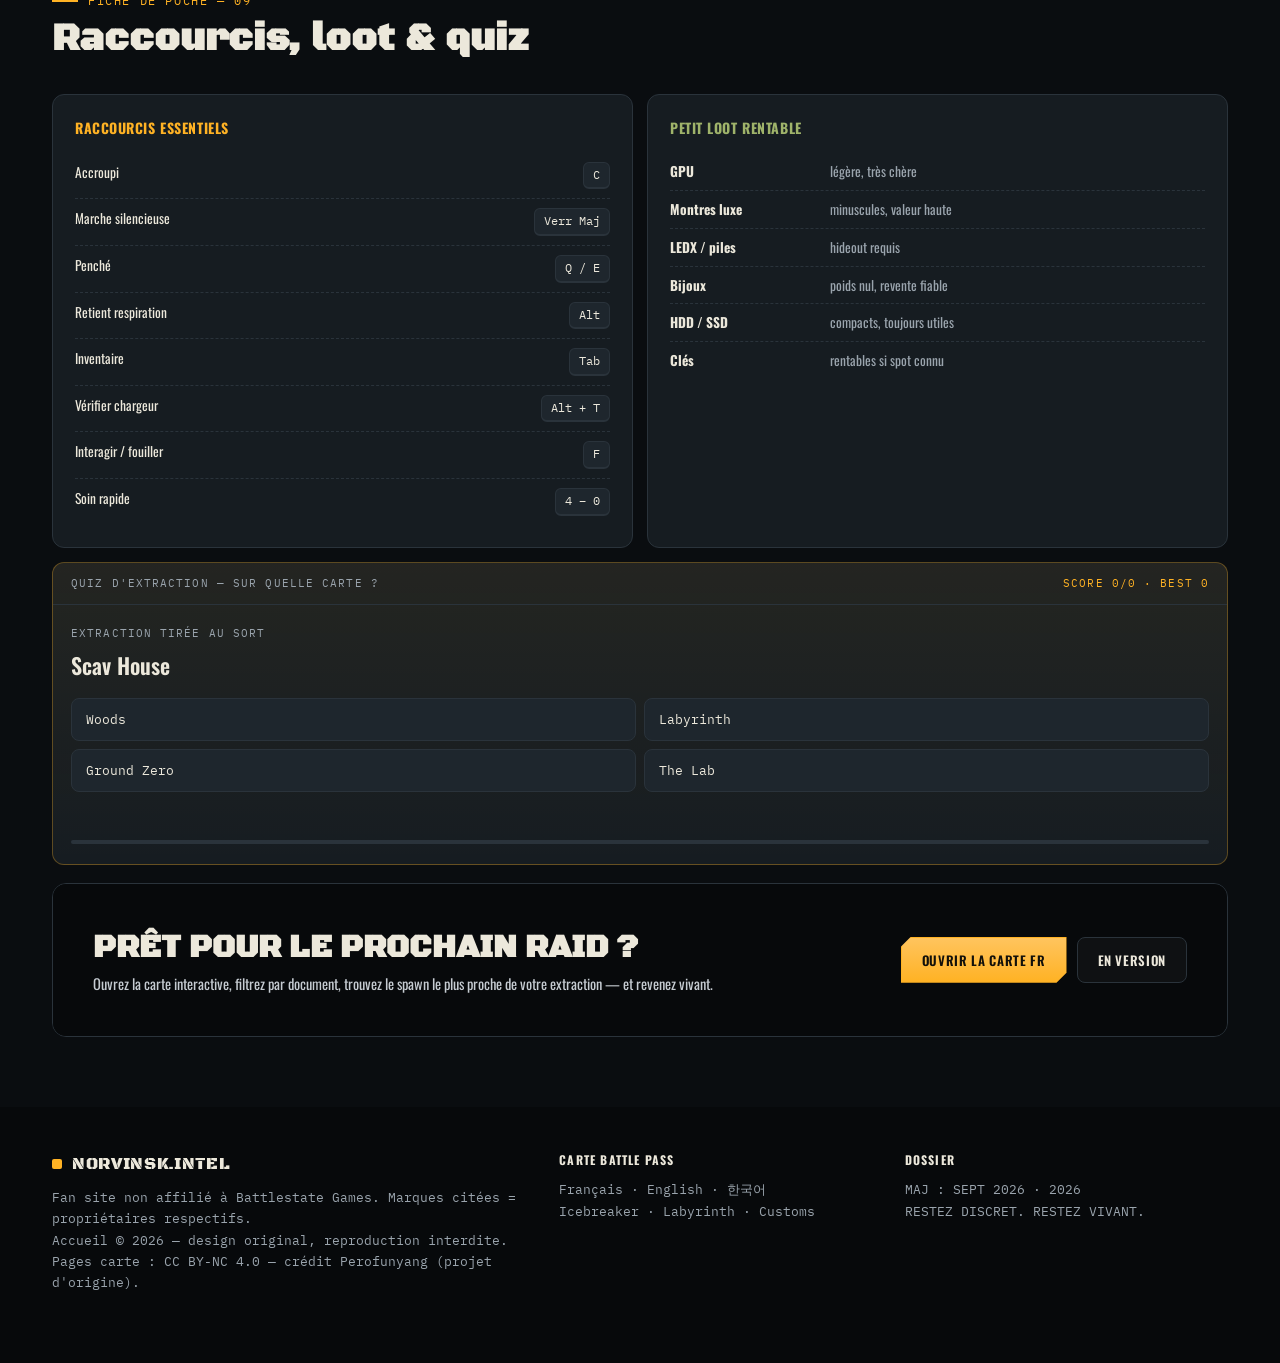
==== commit 6d438ee1: "Accueil: marche sous le hero, cartes compactes, tuiles monogramme, cache-busting CSS/JS" ====
--- a/index.html
+++ b/index.html
@@ -19,7 +19,7 @@
 <link rel="icon" type="image/webp" href="./assets/icons/test.webp">
 <link rel="preconnect" href="https://fonts.googleapis.com">
 <link rel="preconnect" href="https://fonts.gstatic.com" crossorigin>
-<link rel="stylesheet" href="./css/home.css">
+<link rel="stylesheet" href="./css/home.css?v=2">
 <script type="application/ld+json">
 {"@context":"https://schema.org","@type":"WebSite","name":"NORVINSK.INTEL","inLanguage":"fr","url":"https://coyotte-hue.github.io/battlepass_interactive_map/","description":"Hub fan Escape from Tarkov : carte interactive Battle Pass, guide, cartes, marchands, saison Kord Breach."}
 </script>
@@ -35,6 +35,7 @@
   <nav class="nav" aria-label="Navigation principale">
     <a class="brand" href="#top"><span class="pulse"></span>NORVINSK.INTEL <small>HUB v2</small></a>
     <ul class="navlinks">
+      <li><a href="#marche">Marché</a></li>
       <li><a href="#jeu">Le jeu</a></li>
       <li><a href="#cartes">Cartes</a></li>
       <li><a href="#documents">Documents</a></li>
@@ -42,7 +43,6 @@
       <li><a href="#saison">Saison</a></li>
       <li><a href="#guide">Guide</a></li>
       <li><a href="#marchands">Marchands</a></li>
-      <li><a href="#marche">Marché</a></li>
       <li><a href="#astuces">Astuces</a></li>
     </ul>
     <div class="nav-cta">
@@ -57,6 +57,7 @@
   </nav>
 </header>
 <div id="drawer">
+  <a class="dlink" href="#marche">Marché flea <span>LIVE</span></a>
   <a class="dlink" href="#jeu">Le jeu <span>01</span></a>
   <a class="dlink" href="#cartes">Cartes <span>12</span></a>
   <a class="dlink" href="#documents">Documents <span>08</span></a>
@@ -64,7 +65,6 @@
   <a class="dlink" href="#saison">Saison <span>KORD</span></a>
   <a class="dlink" href="#guide">Guide <span>06</span></a>
   <a class="dlink" href="#marchands">Marchands <span>09</span></a>
-  <a class="dlink" href="#marche">Marché flea <span>LIVE</span></a>
   <a class="dlink" href="#astuces">Astuces + Quiz <span>★</span></a>
   <a class="dlink" href="./fr.html?map=factory">→ Ouvrir la carte interactive <span>FR/EN/KO</span></a>
 </div>
@@ -123,6 +123,41 @@
     </aside>
   </div>
 </div>
+
+<!-- MARCHÉ FLEA — live tarkov.dev -->
+<section class="block" id="marche">
+  <div class="wrap">
+    <div class="sec-head reveal"><span class="sec-eyebrow">Marché flea · live</span><h2>Le marché, comme sur tarkov.dev</h2><p>Prix flea en direct via l'API communautaire <strong>tarkov.dev</strong> : moyenne 24h, dernier prix bas, prix marchand, ratio ₽/slot. Idéal avant de vider votre sac.</p></div>
+    <div class="market-panel reveal">
+      <div class="market-toolbar">
+        <label class="search market-search"><span class="mono" style="color:var(--steel)">⌕</span><input id="marketSearch" type="search" placeholder="Chercher : GPU, LEDX, bitcoin, Tetriz…" aria-label="Chercher un objet du marché" autocomplete="off"></label>
+        <div class="market-modes" role="group" aria-label="Mode de jeu">
+          <button class="fbtn on" data-mode="pvp" type="button">PVP</button>
+          <button class="fbtn" data-mode="pve" type="button">PVE</button>
+        </div>
+        <button id="marketRefresh" class="btn sm ghost" type="button" title="Rafraîchir les prix">↻ Actualiser</button>
+      </div>
+      <div class="market-meta">
+        <span id="marketStatus" class="mono">Connexion à tarkov.dev…</span>
+        <span class="mono market-src">Source : <a href="https://tarkov.dev/" target="_blank" rel="noopener">tarkov.dev</a> · API GraphQL communautaire</span>
+      </div>
+      <div class="market-quick" aria-label="Recherches rapides">
+        <span class="mono" style="color:var(--steel-dim);font-size:11px">TOP :</span>
+        <button type="button" data-q="Graphics card">GPU</button>
+        <button type="button" data-q="LEDX">LEDX</button>
+        <button type="button" data-q="Bitcoin">Bitcoin</button>
+        <button type="button" data-q="Tetriz">Tetriz</button>
+        <button type="button" data-q="Military circuit">Circuit</button>
+        <button type="button" data-q="Gas analyzer">Analyseur</button>
+      </div>
+      <div class="market-grid" id="marketGrid" aria-live="polite"></div>
+      <div class="market-foot">
+        <p>Les prix fluctuent en continu. Cliquez sur un objet pour ouvrir sa fiche tarkov.dev (graphiques, barters, quêtes). Site fan non affilié — données © communauté tarkov.dev.</p>
+        <a href="https://tarkov.dev/" target="_blank" rel="noopener" class="btn sm">Ouvrir tarkov.dev →</a>
+      </div>
+    </div>
+  </div>
+</section>
 
 <!-- JEU -->
 <section class="block" id="jeu">
@@ -302,41 +337,6 @@
   </div>
 </section>
 
-<!-- MARCHÉ FLEA — live tarkov.dev -->
-<section class="block" id="marche">
-  <div class="wrap">
-    <div class="sec-head reveal"><span class="sec-eyebrow">Marché flea — 08 · live</span><h2>Le marché, comme sur tarkov.dev</h2><p>Prix flea en direct via l'API communautaire <strong>tarkov.dev</strong> : moyenne 24h, dernier prix bas, prix marchand, ratio ₽/slot. Idéal avant de vider votre sac.</p></div>
-    <div class="market-panel reveal">
-      <div class="market-toolbar">
-        <label class="search market-search"><span class="mono" style="color:var(--steel)">⌕</span><input id="marketSearch" type="search" placeholder="Chercher : GPU, LEDX, bitcoin, Tetriz…" aria-label="Chercher un objet du marché" autocomplete="off"></label>
-        <div class="market-modes" role="group" aria-label="Mode de jeu">
-          <button class="fbtn on" data-mode="pvp" type="button">PVP</button>
-          <button class="fbtn" data-mode="pve" type="button">PVE</button>
-        </div>
-        <button id="marketRefresh" class="btn sm ghost" type="button" title="Rafraîchir les prix">↻ Actualiser</button>
-      </div>
-      <div class="market-meta">
-        <span id="marketStatus" class="mono">Connexion à tarkov.dev…</span>
-        <span class="mono market-src">Source : <a href="https://tarkov.dev/" target="_blank" rel="noopener">tarkov.dev</a> · API GraphQL communautaire</span>
-      </div>
-      <div class="market-quick" aria-label="Recherches rapides">
-        <span class="mono" style="color:var(--steel-dim);font-size:11px">TOP :</span>
-        <button type="button" data-q="Graphics card">GPU</button>
-        <button type="button" data-q="LEDX">LEDX</button>
-        <button type="button" data-q="Bitcoin">Bitcoin</button>
-        <button type="button" data-q="Tetriz">Tetriz</button>
-        <button type="button" data-q="Military circuit">Circuit</button>
-        <button type="button" data-q="Gas analyzer">Analyseur</button>
-      </div>
-      <div class="market-grid" id="marketGrid" aria-live="polite"></div>
-      <div class="market-foot">
-        <p>Les prix fluctuent en continu. Cliquez sur un objet pour ouvrir sa fiche tarkov.dev (graphiques, barters, quêtes). Site fan non affilié — données © communauté tarkov.dev.</p>
-        <a href="https://tarkov.dev/" target="_blank" rel="noopener" class="btn sm">Ouvrir tarkov.dev →</a>
-      </div>
-    </div>
-  </div>
-</section>
-
 <!-- ASTUCES + QUIZ -->
 <section class="block" id="astuces" style="border-bottom:none">
   <div class="wrap">
@@ -387,7 +387,7 @@
   </div>
 </footer>
 <button id="toTop" aria-label="Haut de page">↑</button>
-<script src="./js/home.js" defer></script>
-<script src="./js/market.js" defer></script>
+<script src="./js/home.js?v=2" defer></script>
+<script src="./js/market.js?v=2" defer></script>
 </body>
 </html>
--- a/css/home.css
+++ b/css/home.css
@@ -323,13 +323,16 @@
 @media(min-width:620px){.market-grid{grid-template-columns:repeat(2,1fr)}}
 @media(min-width:1020px){.market-grid{grid-template-columns:repeat(3,1fr)}}
 @media(min-width:1240px){.market-grid{grid-template-columns:repeat(4,1fr)}}
-.m-card{background:var(--panel-2);border:1px solid var(--line);border-radius:12px;padding:14px;display:flex;flex-direction:column;gap:10px;transition:transform .15s,border-color .15s;text-decoration:none;color:inherit;position:relative}
+.m-card{background:var(--panel-2);border:1px solid var(--line);border-radius:12px;padding:12px;display:flex;flex-direction:column;gap:9px;transition:transform .15s,border-color .15s;text-decoration:none;color:inherit;position:relative}
 .m-card:hover{transform:translateY(-3px);border-color:rgba(255,178,36,.55)}
-.m-top{display:flex;gap:12px;align-items:center}
-.m-top img{width:56px;height:56px;object-fit:contain;background:rgba(0,0,0,.35);border:1px solid var(--line-soft);border-radius:9px;padding:4px;flex-shrink:0}
+.m-top{display:flex;gap:10px;align-items:center}
+.m-thumb{width:52px;height:52px;flex-shrink:0;position:relative;background:rgba(0,0,0,.35);border:1px solid var(--line-soft);border-radius:9px;overflow:hidden}
+.m-thumb .m-mono{position:absolute;inset:0;display:flex;align-items:center;justify-content:center;font-family:var(--font-d);font-size:15px;color:var(--amber);letter-spacing:.03em}
+.m-thumb img{position:absolute;inset:0;width:100%;height:100%;object-fit:contain;padding:4px;display:none}
+.m-thumb img.ld{display:block}
 .m-name{font-size:13.5px;font-weight:600;line-height:1.3}
 .m-sub{font-family:var(--font-m);font-size:10.5px;color:var(--steel);margin-top:3px}
-.m-price{font-family:var(--font-d);font-size:19px;color:var(--amber);letter-spacing:.02em}
+.m-price{font-family:var(--font-d);font-size:18px;color:var(--amber);letter-spacing:.02em}
 .m-price small{font-family:var(--font-m);font-size:10px;color:var(--steel);font-weight:400;margin-left:6px;letter-spacing:.06em}
 .m-rows{display:grid;gap:6px;font-size:12.5px}
 .m-row{display:flex;justify-content:space-between;gap:10px;font-family:var(--font-m);font-size:11.5px;color:var(--steel);border-top:1px dashed var(--line);padding-top:6px}
@@ -346,6 +349,7 @@
 .m-off{font-family:var(--font-m);font-size:10px;color:#111;background:var(--amber);border-radius:4px;padding:2px 7px;font-weight:600;letter-spacing:.06em;margin-left:8px;vertical-align:middle}
 .market-foot{display:flex;justify-content:space-between;align-items:center;gap:12px;flex-wrap:wrap;margin-top:18px;border-top:1px dashed var(--line);padding-top:16px}
 .market-foot p{color:var(--steel);font-size:12.5px;font-family:var(--font-m);max-width:62ch}
+#marche.block{padding:52px 0}
 
 a:focus-visible,button:focus-visible,input:focus-visible{outline:2px solid var(--amber);outline-offset:2px}
 @media (prefers-reduced-motion:reduce){
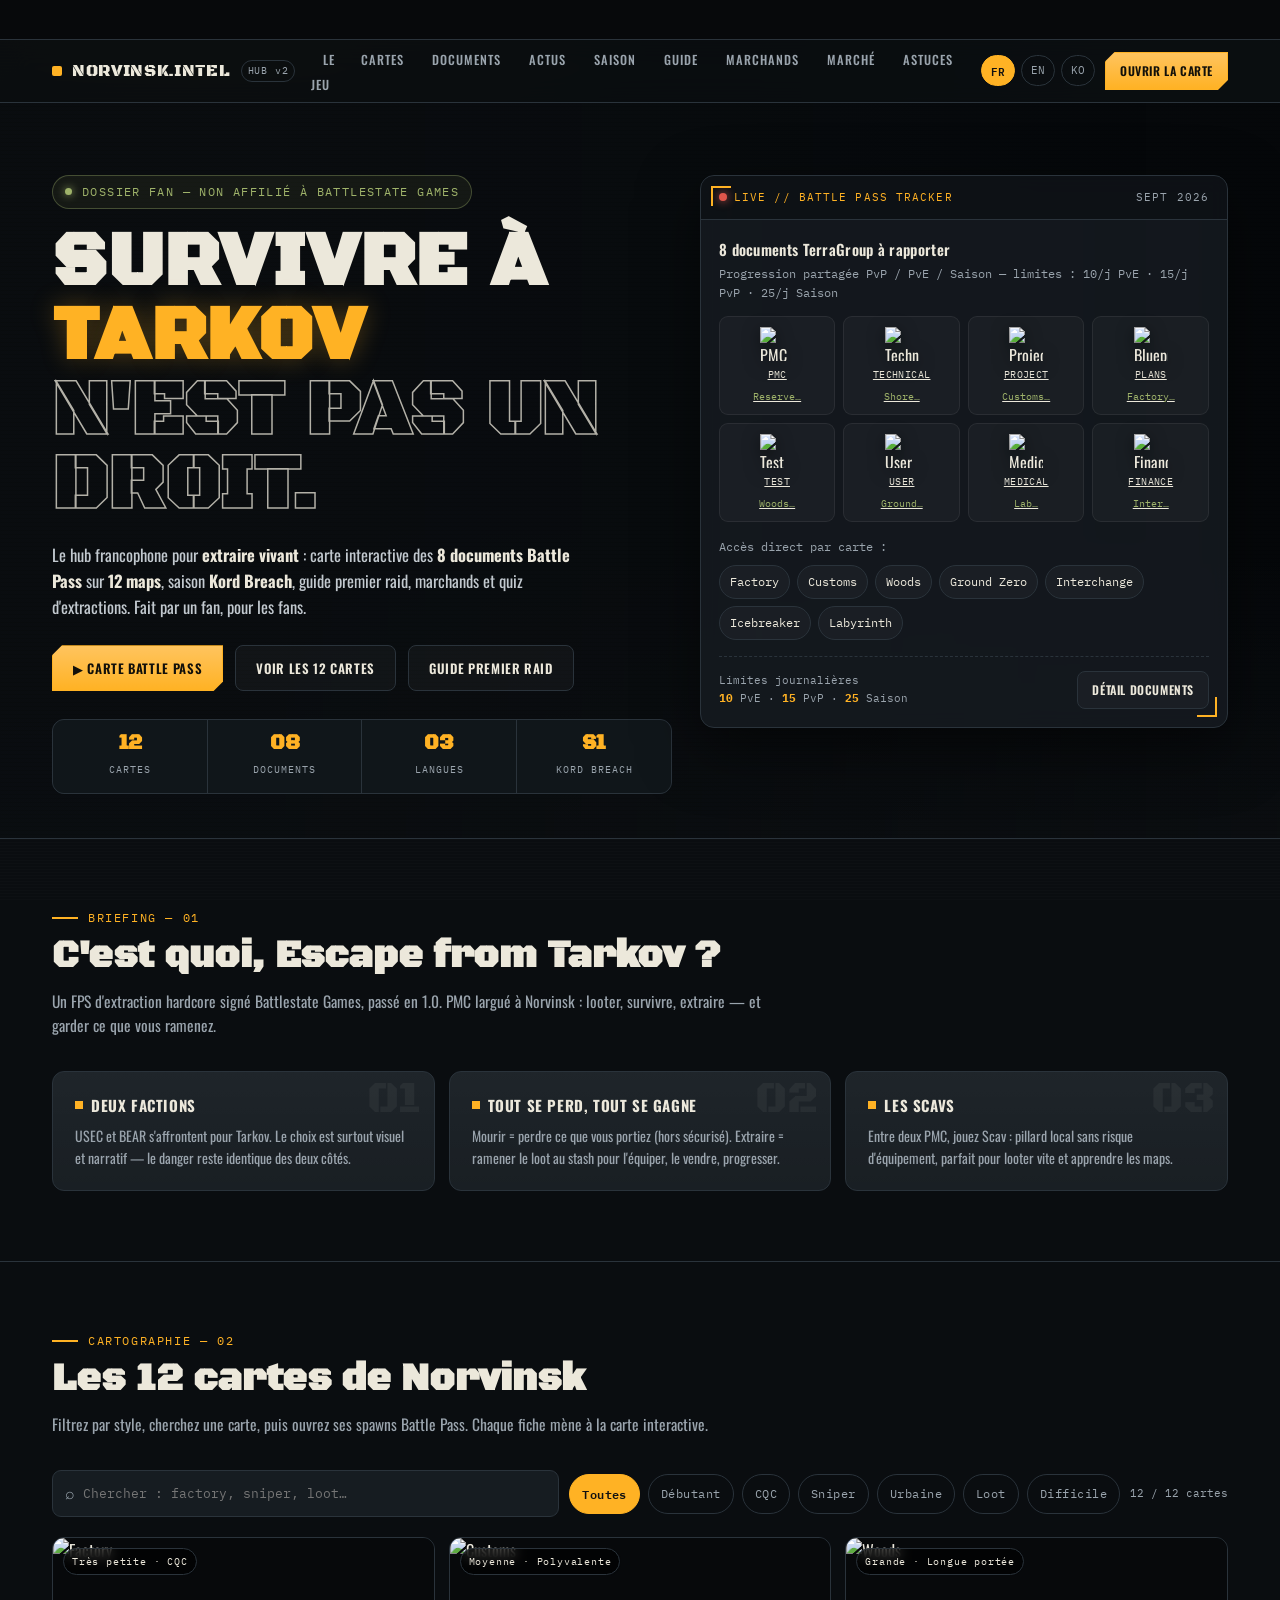
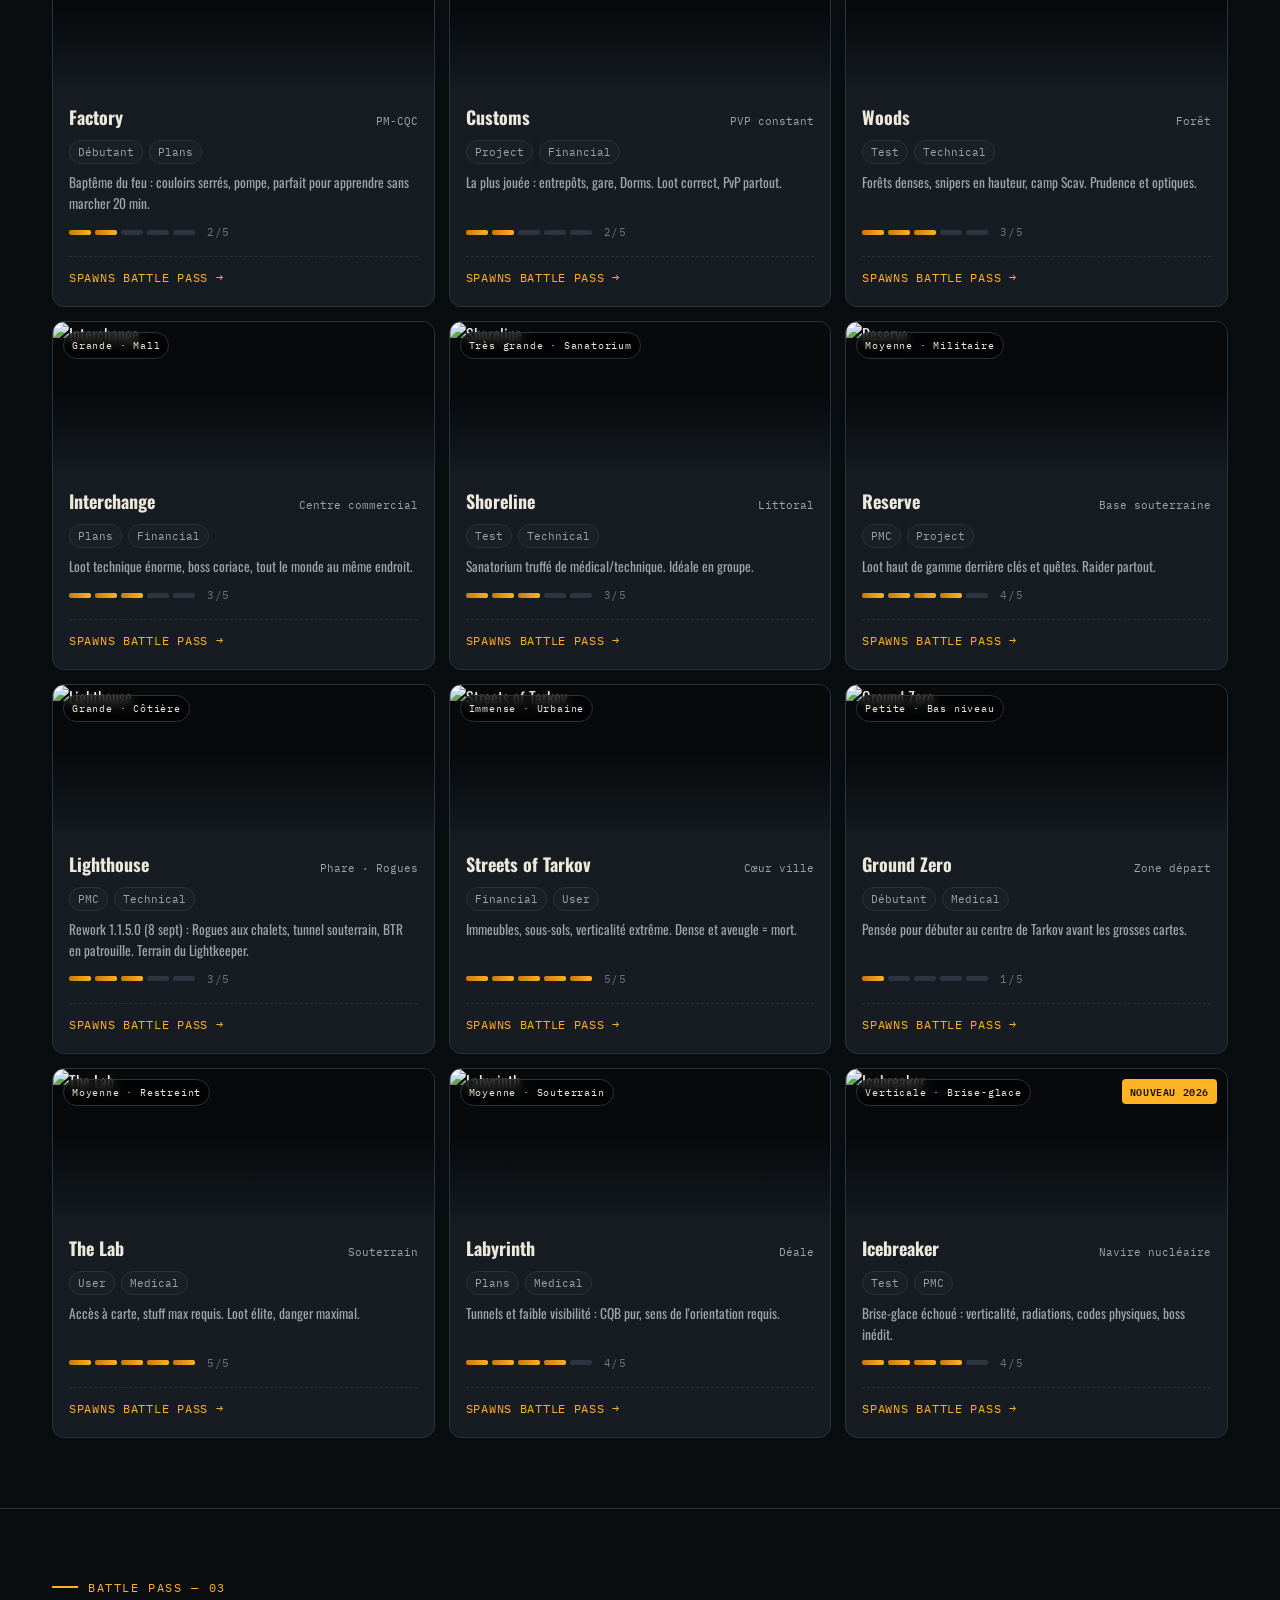
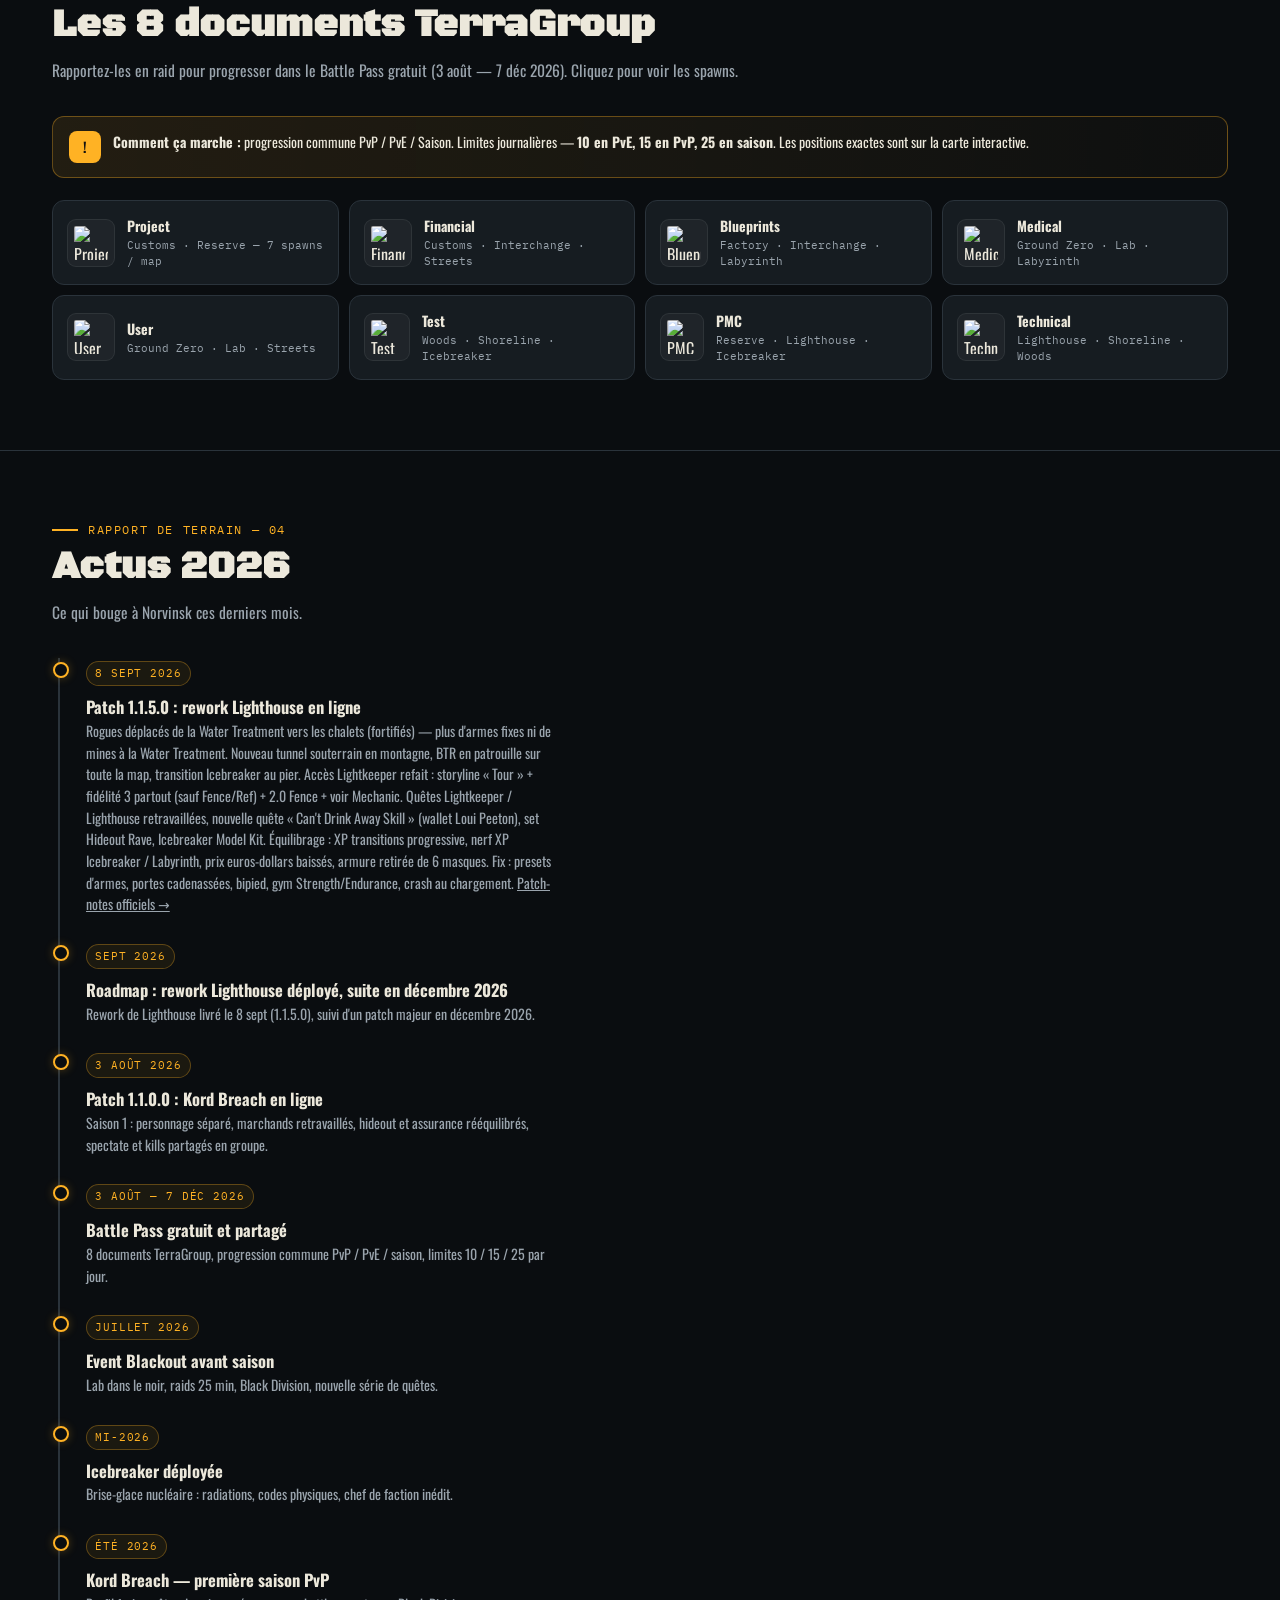
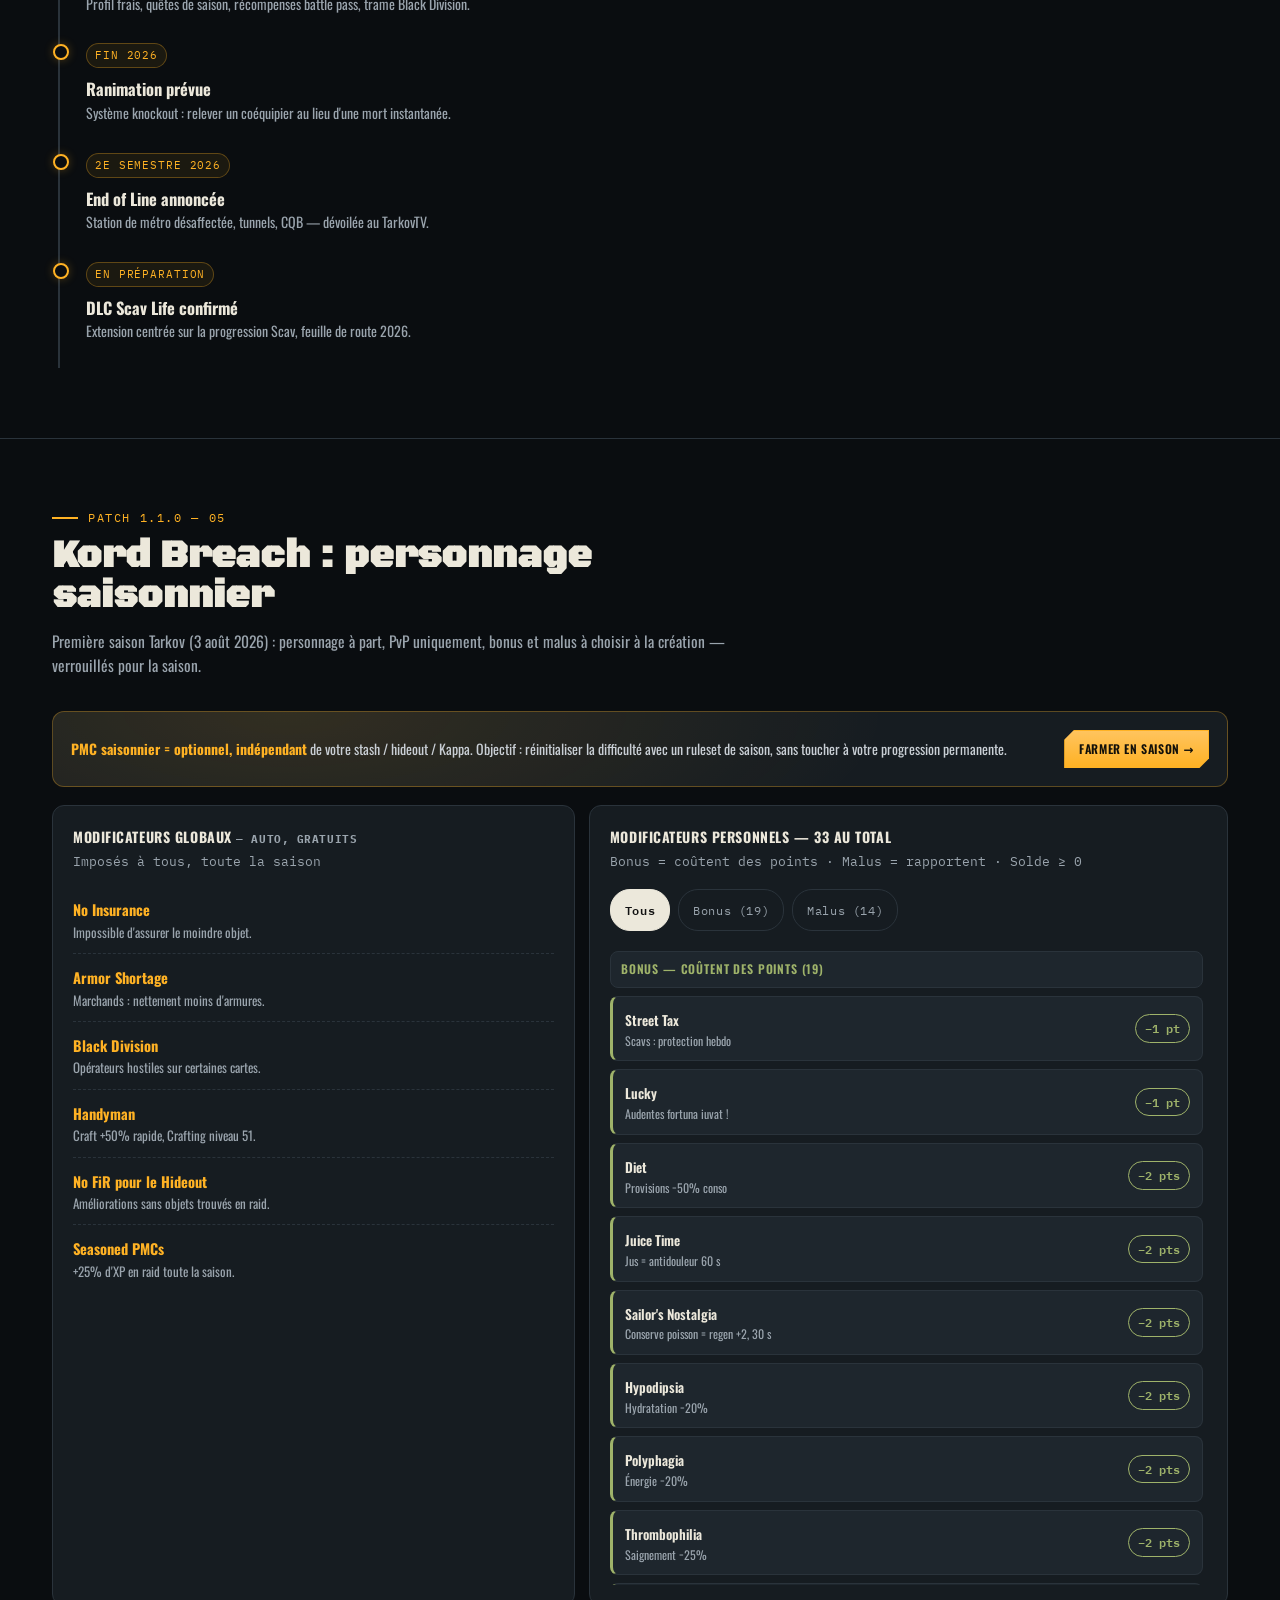
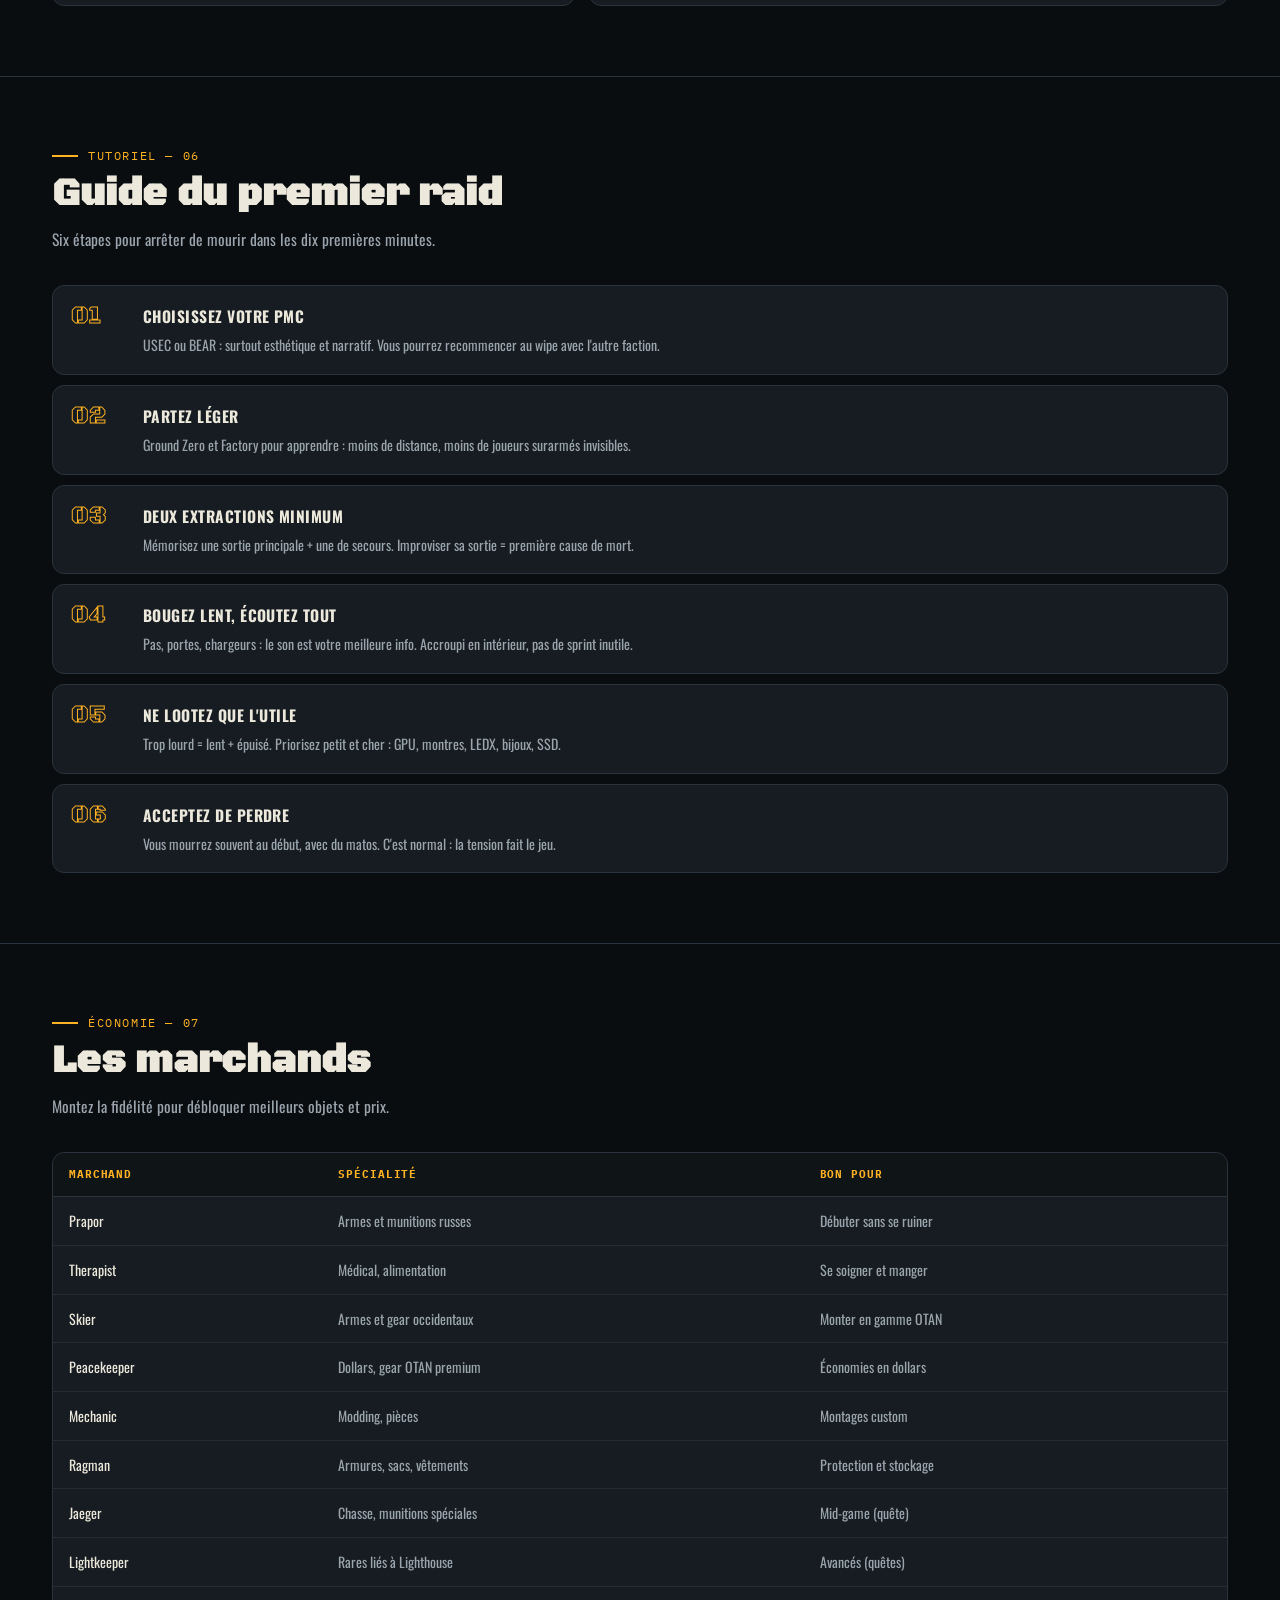
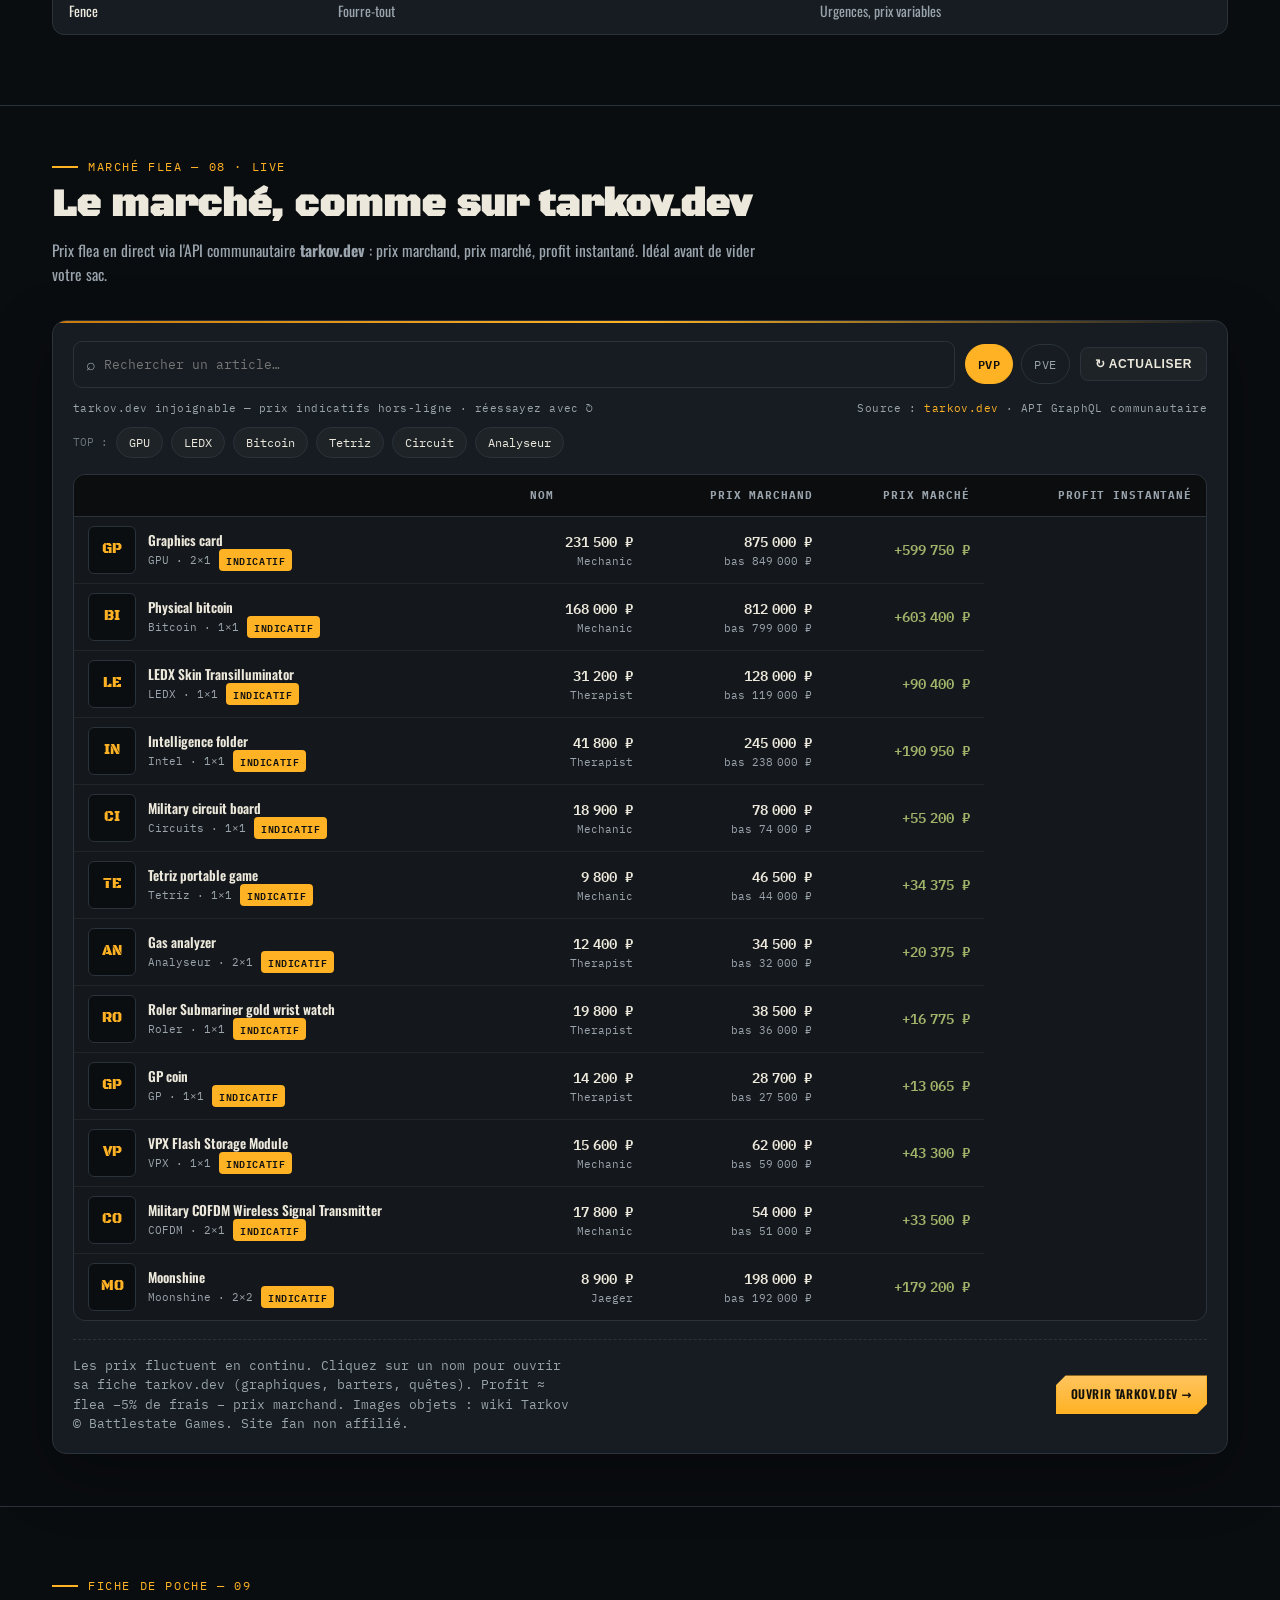
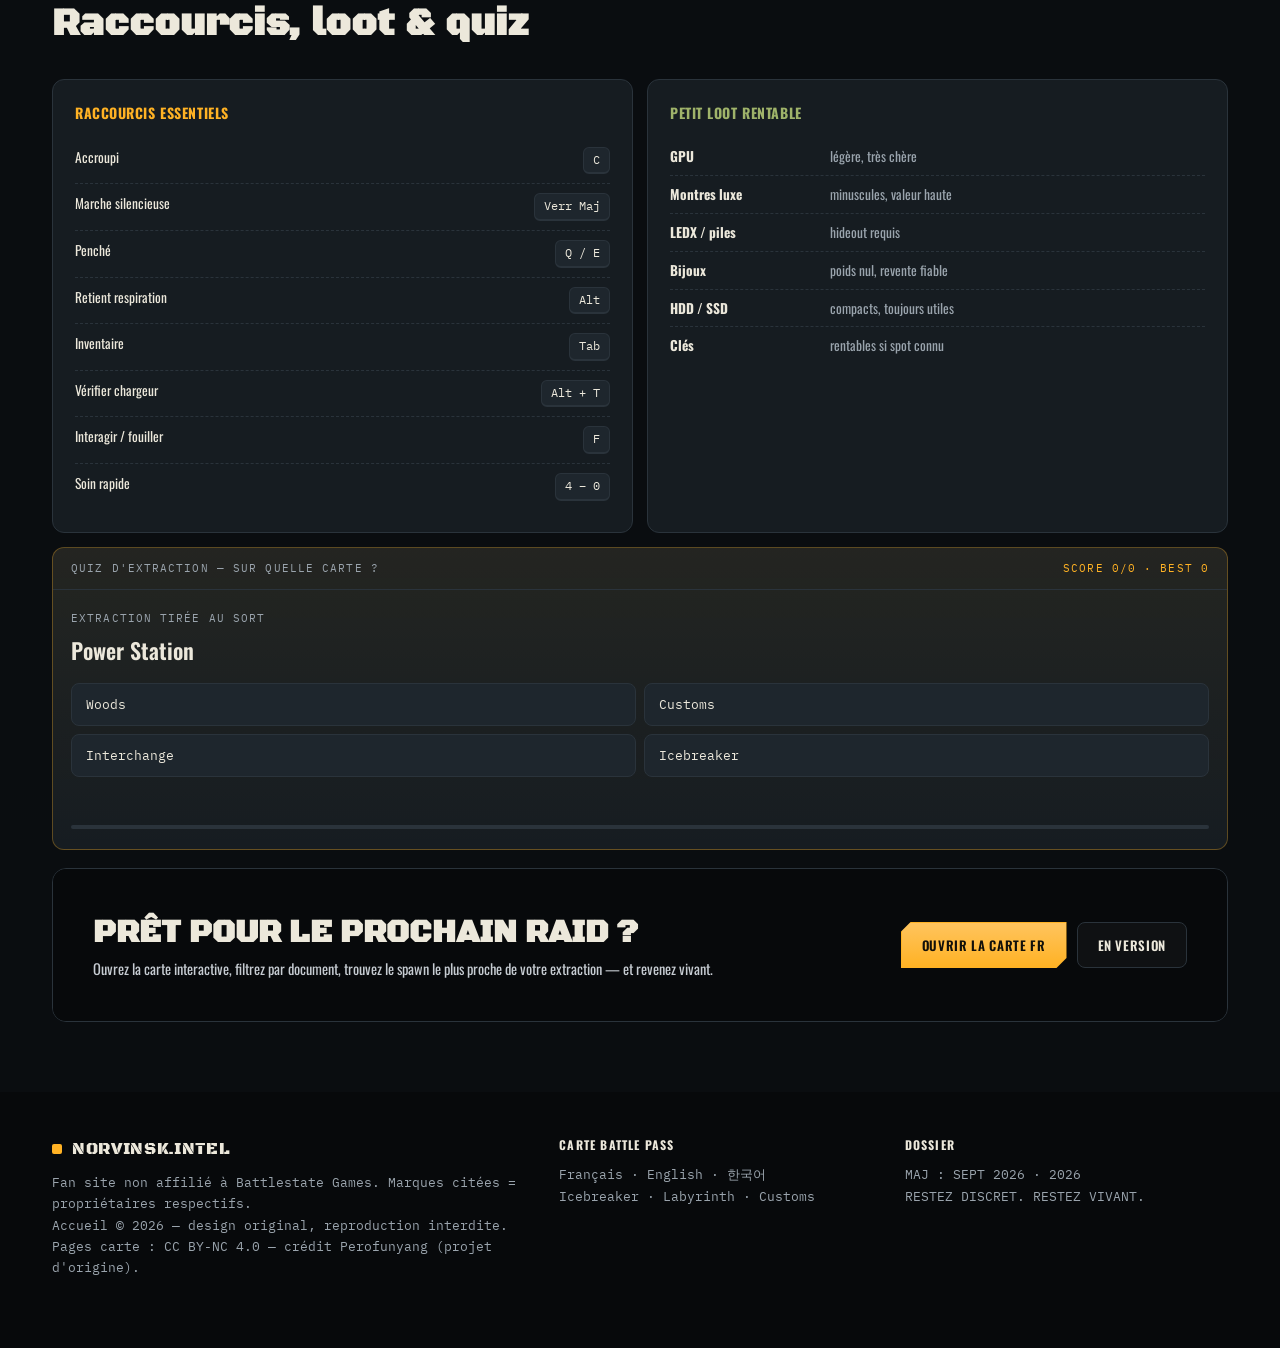
==== commit 4bd4ef6c: "Accueil: marche en tableau facon tarkov.dev (vraies images locales, profit instantane), section de r" ====
--- a/index.html
+++ b/index.html
@@ -19,7 +19,7 @@
 <link rel="icon" type="image/webp" href="./assets/icons/test.webp">
 <link rel="preconnect" href="https://fonts.googleapis.com">
 <link rel="preconnect" href="https://fonts.gstatic.com" crossorigin>
-<link rel="stylesheet" href="./css/home.css?v=2">
+<link rel="stylesheet" href="./css/home.css?v=3">
 <script type="application/ld+json">
 {"@context":"https://schema.org","@type":"WebSite","name":"NORVINSK.INTEL","inLanguage":"fr","url":"https://coyotte-hue.github.io/battlepass_interactive_map/","description":"Hub fan Escape from Tarkov : carte interactive Battle Pass, guide, cartes, marchands, saison Kord Breach."}
 </script>
@@ -35,7 +35,6 @@
   <nav class="nav" aria-label="Navigation principale">
     <a class="brand" href="#top"><span class="pulse"></span>NORVINSK.INTEL <small>HUB v2</small></a>
     <ul class="navlinks">
-      <li><a href="#marche">Marché</a></li>
       <li><a href="#jeu">Le jeu</a></li>
       <li><a href="#cartes">Cartes</a></li>
       <li><a href="#documents">Documents</a></li>
@@ -43,6 +42,7 @@
       <li><a href="#saison">Saison</a></li>
       <li><a href="#guide">Guide</a></li>
       <li><a href="#marchands">Marchands</a></li>
+      <li><a href="#marche">Marché</a></li>
       <li><a href="#astuces">Astuces</a></li>
     </ul>
     <div class="nav-cta">
@@ -57,7 +57,6 @@
   </nav>
 </header>
 <div id="drawer">
-  <a class="dlink" href="#marche">Marché flea <span>LIVE</span></a>
   <a class="dlink" href="#jeu">Le jeu <span>01</span></a>
   <a class="dlink" href="#cartes">Cartes <span>12</span></a>
   <a class="dlink" href="#documents">Documents <span>08</span></a>
@@ -65,6 +64,7 @@
   <a class="dlink" href="#saison">Saison <span>KORD</span></a>
   <a class="dlink" href="#guide">Guide <span>06</span></a>
   <a class="dlink" href="#marchands">Marchands <span>09</span></a>
+  <a class="dlink" href="#marche">Marché flea <span>LIVE</span></a>
   <a class="dlink" href="#astuces">Astuces + Quiz <span>★</span></a>
   <a class="dlink" href="./fr.html?map=factory">→ Ouvrir la carte interactive <span>FR/EN/KO</span></a>
 </div>
@@ -123,41 +123,6 @@
     </aside>
   </div>
 </div>
-
-<!-- MARCHÉ FLEA — live tarkov.dev -->
-<section class="block" id="marche">
-  <div class="wrap">
-    <div class="sec-head reveal"><span class="sec-eyebrow">Marché flea · live</span><h2>Le marché, comme sur tarkov.dev</h2><p>Prix flea en direct via l'API communautaire <strong>tarkov.dev</strong> : moyenne 24h, dernier prix bas, prix marchand, ratio ₽/slot. Idéal avant de vider votre sac.</p></div>
-    <div class="market-panel reveal">
-      <div class="market-toolbar">
-        <label class="search market-search"><span class="mono" style="color:var(--steel)">⌕</span><input id="marketSearch" type="search" placeholder="Chercher : GPU, LEDX, bitcoin, Tetriz…" aria-label="Chercher un objet du marché" autocomplete="off"></label>
-        <div class="market-modes" role="group" aria-label="Mode de jeu">
-          <button class="fbtn on" data-mode="pvp" type="button">PVP</button>
-          <button class="fbtn" data-mode="pve" type="button">PVE</button>
-        </div>
-        <button id="marketRefresh" class="btn sm ghost" type="button" title="Rafraîchir les prix">↻ Actualiser</button>
-      </div>
-      <div class="market-meta">
-        <span id="marketStatus" class="mono">Connexion à tarkov.dev…</span>
-        <span class="mono market-src">Source : <a href="https://tarkov.dev/" target="_blank" rel="noopener">tarkov.dev</a> · API GraphQL communautaire</span>
-      </div>
-      <div class="market-quick" aria-label="Recherches rapides">
-        <span class="mono" style="color:var(--steel-dim);font-size:11px">TOP :</span>
-        <button type="button" data-q="Graphics card">GPU</button>
-        <button type="button" data-q="LEDX">LEDX</button>
-        <button type="button" data-q="Bitcoin">Bitcoin</button>
-        <button type="button" data-q="Tetriz">Tetriz</button>
-        <button type="button" data-q="Military circuit">Circuit</button>
-        <button type="button" data-q="Gas analyzer">Analyseur</button>
-      </div>
-      <div class="market-grid" id="marketGrid" aria-live="polite"></div>
-      <div class="market-foot">
-        <p>Les prix fluctuent en continu. Cliquez sur un objet pour ouvrir sa fiche tarkov.dev (graphiques, barters, quêtes). Site fan non affilié — données © communauté tarkov.dev.</p>
-        <a href="https://tarkov.dev/" target="_blank" rel="noopener" class="btn sm">Ouvrir tarkov.dev →</a>
-      </div>
-    </div>
-  </div>
-</section>
 
 <!-- JEU -->
 <section class="block" id="jeu">
@@ -337,6 +302,46 @@
   </div>
 </section>
 
+<!-- MARCHÉ FLEA — live tarkov.dev -->
+<section class="block" id="marche">
+  <div class="wrap">
+    <div class="sec-head reveal"><span class="sec-eyebrow">Marché flea — 08 · live</span><h2>Le marché, comme sur tarkov.dev</h2><p>Prix flea en direct via l'API communautaire <strong>tarkov.dev</strong> : prix marchand, prix marché, profit instantané. Idéal avant de vider votre sac.</p></div>
+    <div class="market-panel reveal">
+      <div class="market-toolbar">
+        <label class="search market-search"><span class="mono" style="color:var(--steel)">⌕</span><input id="marketSearch" type="search" placeholder="Rechercher un article…" aria-label="Rechercher un article" autocomplete="off"></label>
+        <div class="market-modes" role="group" aria-label="Mode de jeu">
+          <button class="fbtn on" data-mode="pvp" type="button">PVP</button>
+          <button class="fbtn" data-mode="pve" type="button">PVE</button>
+        </div>
+        <button id="marketRefresh" class="btn sm ghost" type="button" title="Rafraîchir les prix">↻ Actualiser</button>
+      </div>
+      <div class="market-meta">
+        <span id="marketStatus" class="mono">Connexion à tarkov.dev…</span>
+        <span class="mono market-src">Source : <a href="https://tarkov.dev/" target="_blank" rel="noopener">tarkov.dev</a> · API GraphQL communautaire</span>
+      </div>
+      <div class="market-quick" aria-label="Recherches rapides">
+        <span class="mono" style="color:var(--steel-dim);font-size:11px">TOP :</span>
+        <button type="button" data-q="Graphics card">GPU</button>
+        <button type="button" data-q="LEDX">LEDX</button>
+        <button type="button" data-q="Bitcoin">Bitcoin</button>
+        <button type="button" data-q="Tetriz">Tetriz</button>
+        <button type="button" data-q="Military circuit">Circuit</button>
+        <button type="button" data-q="Gas analyzer">Analyseur</button>
+      </div>
+      <div class="market-table-wrap">
+        <table class="market-table">
+          <thead><tr><th></th><th>Nom</th><th style="text-align:right">Prix marchand</th><th style="text-align:right">Prix Marché</th><th style="text-align:right">Profit Instantané</th></tr></thead>
+          <tbody id="marketGrid" aria-live="polite"></tbody>
+        </table>
+      </div>
+      <div class="market-foot">
+        <p>Les prix fluctuent en continu. Cliquez sur un nom pour ouvrir sa fiche tarkov.dev (graphiques, barters, quêtes). Profit ≈ flea −5% de frais − prix marchand. Images objets : wiki Tarkov © Battlestate Games. Site fan non affilié.</p>
+        <a href="https://tarkov.dev/" target="_blank" rel="noopener" class="btn sm">Ouvrir tarkov.dev →</a>
+      </div>
+    </div>
+  </div>
+</section>
+
 <!-- ASTUCES + QUIZ -->
 <section class="block" id="astuces" style="border-bottom:none">
   <div class="wrap">
@@ -387,7 +392,7 @@
   </div>
 </footer>
 <button id="toTop" aria-label="Haut de page">↑</button>
-<script src="./js/home.js?v=2" defer></script>
-<script src="./js/market.js?v=2" defer></script>
+<script src="./js/home.js?v=3" defer></script>
+<script src="./js/market.js?v=3" defer></script>
 </body>
 </html>
--- a/css/home.css
+++ b/css/home.css
@@ -319,31 +319,31 @@
 .market-quick{display:flex;gap:8px;flex-wrap:wrap;align-items:center;margin-bottom:16px}
 .market-quick button{font-family:var(--font-m);font-size:11.5px;background:rgba(255,255,255,.03);border:1px solid var(--line);color:var(--bone);padding:7px 12px;border-radius:20px;cursor:pointer;transition:.15s}
 .market-quick button:hover{border-color:var(--amber);color:var(--amber)}
-.market-grid{display:grid;gap:12px}
-@media(min-width:620px){.market-grid{grid-template-columns:repeat(2,1fr)}}
-@media(min-width:1020px){.market-grid{grid-template-columns:repeat(3,1fr)}}
-@media(min-width:1240px){.market-grid{grid-template-columns:repeat(4,1fr)}}
-.m-card{background:var(--panel-2);border:1px solid var(--line);border-radius:12px;padding:12px;display:flex;flex-direction:column;gap:9px;transition:transform .15s,border-color .15s;text-decoration:none;color:inherit;position:relative}
-.m-card:hover{transform:translateY(-3px);border-color:rgba(255,178,36,.55)}
-.m-top{display:flex;gap:10px;align-items:center}
-.m-thumb{width:52px;height:52px;flex-shrink:0;position:relative;background:rgba(0,0,0,.35);border:1px solid var(--line-soft);border-radius:9px;overflow:hidden}
-.m-thumb .m-mono{position:absolute;inset:0;display:flex;align-items:center;justify-content:center;font-family:var(--font-d);font-size:15px;color:var(--amber);letter-spacing:.03em}
-.m-thumb img{position:absolute;inset:0;width:100%;height:100%;object-fit:contain;padding:4px;display:none}
-.m-thumb img.ld{display:block}
-.m-name{font-size:13.5px;font-weight:600;line-height:1.3}
-.m-sub{font-family:var(--font-m);font-size:10.5px;color:var(--steel);margin-top:3px}
-.m-price{font-family:var(--font-d);font-size:18px;color:var(--amber);letter-spacing:.02em}
-.m-price small{font-family:var(--font-m);font-size:10px;color:var(--steel);font-weight:400;margin-left:6px;letter-spacing:.06em}
-.m-rows{display:grid;gap:6px;font-size:12.5px}
-.m-row{display:flex;justify-content:space-between;gap:10px;font-family:var(--font-m);font-size:11.5px;color:var(--steel);border-top:1px dashed var(--line);padding-top:6px}
-.m-row b{color:var(--bone);font-weight:600}
-.m-trend{font-weight:600;padding:2px 8px;border-radius:20px;border:1px solid;font-size:11px}
-.m-trend.up{color:var(--olive);border-color:var(--olive);background:rgba(159,179,106,.1)}
-.m-trend.down{color:var(--danger);border-color:var(--danger);background:rgba(224,86,75,.1)}
-.m-trend.flat{color:var(--steel);border-color:var(--line)}
-.m-link{margin-top:auto;display:inline-flex;align-items:center;gap:6px;font-family:var(--font-m);font-size:11px;letter-spacing:.06em;text-transform:uppercase;color:var(--amber);text-decoration:none;border-top:1px dashed var(--line);padding-top:10px}
-.m-skel{background:var(--panel-2);border:1px solid var(--line);border-radius:12px;padding:14px;min-height:170px;position:relative;overflow:hidden}
-.m-skel::after{content:'';position:absolute;inset:0;background:linear-gradient(100deg,transparent 30%,rgba(255,255,255,.06) 50%,transparent 70%);animation:shimmer 1.2s infinite}
+.market-table-wrap{overflow-x:auto;border:1px solid var(--line);border-radius:12px;background:#14171b}
+.market-table{width:100%;border-collapse:collapse;min-width:660px}
+.market-table thead th{font-family:var(--font-m);font-size:11px;text-transform:uppercase;letter-spacing:.08em;color:var(--steel);text-align:left;padding:12px 14px;background:rgba(0,0,0,.45);border-bottom:1px solid var(--line);white-space:nowrap}
+.market-table tbody td{padding:9px 14px;border-bottom:1px solid rgba(255,255,255,.06);vertical-align:middle}
+.market-table tbody tr{transition:background .12s}
+.market-table tbody tr:hover{background:rgba(255,178,36,.045)}
+.market-table tbody tr:last-child td{border-bottom:none}
+.mt-item{display:flex;gap:12px;align-items:center;min-width:230px}
+.mt-thumb{width:48px;height:48px;flex-shrink:0;position:relative;background:#0b0e11;border:1px solid var(--line);border-radius:6px;overflow:hidden}
+.mt-thumb .m-mono{position:absolute;inset:0;display:flex;align-items:center;justify-content:center;font-family:var(--font-d);font-size:14px;color:var(--amber)}
+.mt-thumb img{position:absolute;inset:0;width:100%;height:100%;object-fit:contain;padding:3px;display:none}
+.mt-thumb img.ld{display:block}
+.mt-name{font-size:13.5px;font-weight:600;line-height:1.35}
+.mt-name a{color:var(--bone);text-decoration:none}
+.mt-name a:hover{color:var(--amber);text-decoration:underline}
+.mt-sub{font-family:var(--font-m);font-size:10.5px;color:var(--steel);margin-top:2px}
+.mt-num{text-align:right;font-family:var(--font-m);white-space:nowrap}
+.mt-big{font-size:14px;font-weight:600;color:var(--bone)}
+.mt-small{font-size:11px;color:var(--steel);margin-top:2px}
+.mt-trader{font-size:11px;color:var(--steel);margin-top:2px}
+.mt-profit-pos{color:var(--olive);font-weight:600}
+.mt-profit-neg{color:var(--danger);font-weight:600}
+.m-skel-row td{padding:9px 14px;border-bottom:1px solid rgba(255,255,255,.06)}
+.m-skel-bar{height:46px;border-radius:6px;background:var(--panel-2);position:relative;overflow:hidden}
+.m-skel-bar::after{content:'';position:absolute;inset:0;background:linear-gradient(100deg,transparent 30%,rgba(255,255,255,.06) 50%,transparent 70%);animation:shimmer 1.2s infinite}
 @keyframes shimmer{from{transform:translateX(-100%)}to{transform:translateX(100%)}}
 .m-empty{grid-column:1/-1;border:1px dashed var(--line);border-radius:12px;padding:26px;text-align:center;color:var(--steel);font-family:var(--font-m);font-size:13px}
 .m-off{font-family:var(--font-m);font-size:10px;color:#111;background:var(--amber);border-radius:4px;padding:2px 7px;font-weight:600;letter-spacing:.06em;margin-left:8px;vertical-align:middle}
